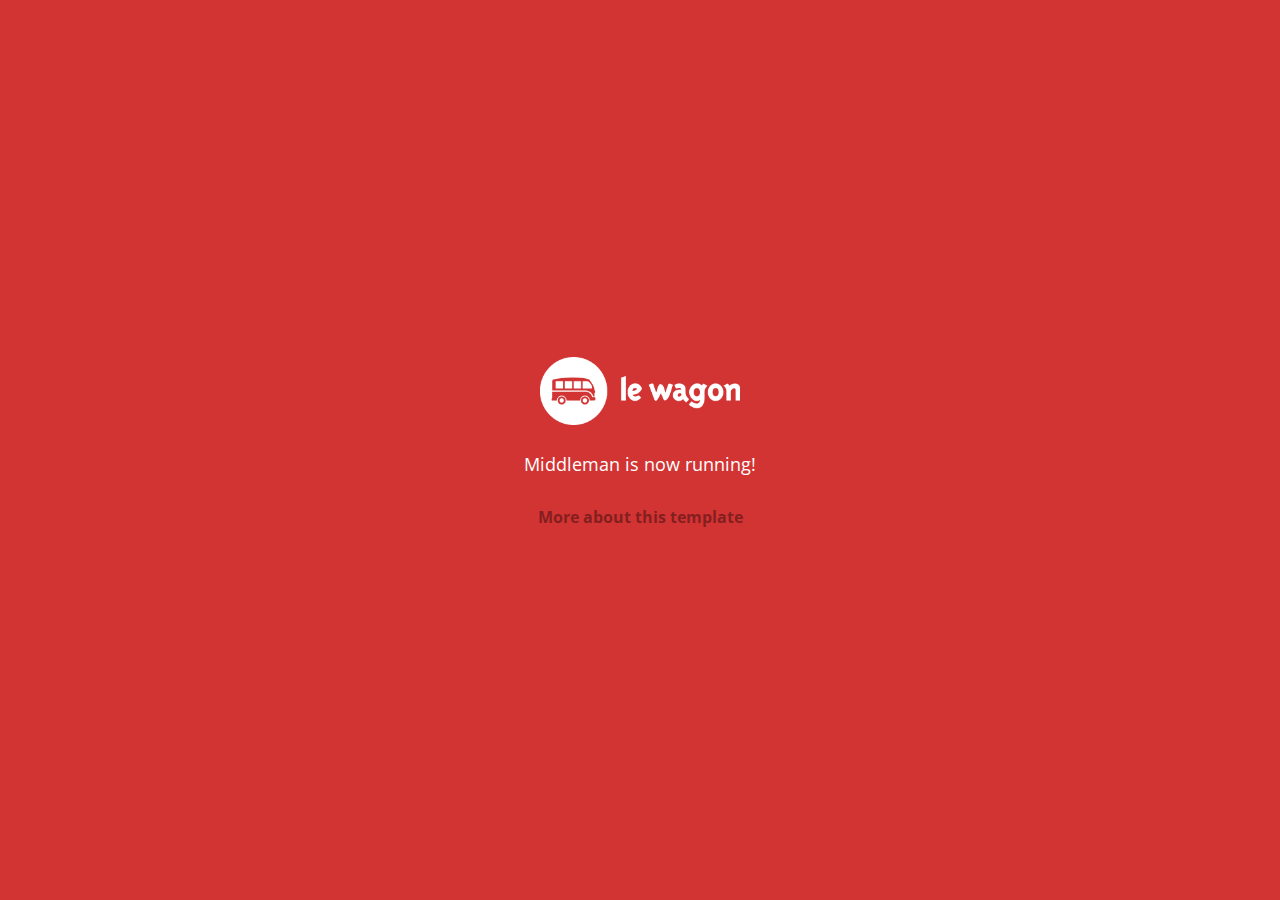
==== index.html @ 09676e61 "Automated commit at 2018-10-08 09:11:13 UTC by middleman-deploy 2.0.0-alpha" ====
<!doctype html>
<html>
  <head>
    <meta charset="utf-8">
    <meta http-equiv="x-ua-compatible" content="ie=edge">
    <meta name="viewport"
          content="width=device-width, initial-scale=1, shrink-to-fit=no">
    <!-- Use the title from a page's frontmatter if it has one -->
    <title>Le Wagon - Middleman</title>
    <link href="stylesheets/application-e2bb498c.css" rel="stylesheet" />
    <script src="javascripts/application-93de88c9.js"></script>
    <link href="images/favicon-f15af148.png" rel="icon" type="image/png" />
  </head>
  <body>
    <div id="home">
  <div class="home-content">
    <img src="images/logo-acc9c0ec.png" width="200" alt="Logo" />
    <p>
      Middleman is now running!
    </p>
    <p class="about">
      <a href="about.html">More about this template</a>
    </p>
  </div>
</div>

  </body>
</html>
---- stylesheets/application-e2bb498c.css ----
@import url("https://fonts.googleapis.com/css?family=Open+Sans:400,300,700|Raleway:400,100,300,700,500");/*!
 * Bootstrap v3.3.7 (http://getbootstrap.com)
 * Copyright 2011-2016 Twitter, Inc.
 * Licensed under MIT (https://github.com/twbs/bootstrap/blob/master/LICENSE)
 *//*! normalize.css v3.0.3 | MIT License | github.com/necolas/normalize.css */html{font-family:sans-serif;-ms-text-size-adjust:100%;-webkit-text-size-adjust:100%}body{margin:0}article,aside,details,figcaption,figure,footer,header,hgroup,main,menu,nav,section,summary{display:block}audio,canvas,progress,video{display:inline-block;vertical-align:baseline}audio:not([controls]){display:none;height:0}[hidden],template{display:none}a{background-color:transparent}a:active,a:hover{outline:0}abbr[title]{border-bottom:1px dotted}b,strong{font-weight:bold}dfn{font-style:italic}h1{font-size:2em;margin:0.67em 0}mark{background:#ff0;color:#000}small{font-size:80%}sub,sup{font-size:75%;line-height:0;position:relative;vertical-align:baseline}sup{top:-0.5em}sub{bottom:-0.25em}img{border:0}svg:not(:root){overflow:hidden}figure{margin:1em 40px}hr{-webkit-box-sizing:content-box;box-sizing:content-box;height:0}pre{overflow:auto}code,kbd,pre,samp{font-family:monospace, monospace;font-size:1em}button,input,optgroup,select,textarea{color:inherit;font:inherit;margin:0}button{overflow:visible}button,select{text-transform:none}button,html input[type="button"],input[type="reset"],input[type="submit"]{-webkit-appearance:button;cursor:pointer}button[disabled],html input[disabled]{cursor:default}button::-moz-focus-inner,input::-moz-focus-inner{border:0;padding:0}input{line-height:normal}input[type="checkbox"],input[type="radio"]{-webkit-box-sizing:border-box;box-sizing:border-box;padding:0}input[type="number"]::-webkit-inner-spin-button,input[type="number"]::-webkit-outer-spin-button{height:auto}input[type="search"]{-webkit-appearance:textfield;-webkit-box-sizing:content-box;box-sizing:content-box}input[type="search"]::-webkit-search-cancel-button,input[type="search"]::-webkit-search-decoration{-webkit-appearance:none}fieldset{border:1px solid #c0c0c0;margin:0 2px;padding:0.35em 0.625em 0.75em}legend{border:0;padding:0}textarea{overflow:auto}optgroup{font-weight:bold}table{border-collapse:collapse;border-spacing:0}td,th{padding:0}/*! Source: https://github.com/h5bp/html5-boilerplate/blob/master/src/css/main.css */@media print{*,*:before,*:after{background:transparent !important;color:#000 !important;-webkit-box-shadow:none !important;box-shadow:none !important;text-shadow:none !important}a,a:visited{text-decoration:underline}a[href]:after{content:" (" attr(href) ")"}abbr[title]:after{content:" (" attr(title) ")"}a[href^="#"]:after,a[href^="javascript:"]:after{content:""}pre,blockquote{border:1px solid #999;page-break-inside:avoid}thead{display:table-header-group}tr,img{page-break-inside:avoid}img{max-width:100% !important}p,h2,h3{orphans:3;widows:3}h2,h3{page-break-after:avoid}.navbar{display:none}.btn>.caret,.dropup>.btn>.caret{border-top-color:#000 !important}.label{border:1px solid #000}.table{border-collapse:collapse !important}.table td,.table th{background-color:#fff !important}.table-bordered th,.table-bordered td{border:1px solid #ddd !important}}@font-face{font-family:'Glyphicons Halflings';src:url("../assets/bootstrap/glyphicons-halflings-regular-86b6f62b.eot");src:url("../assets/bootstrap/glyphicons-halflings-regular-86b6f62b.eot?#iefix") format("embedded-opentype"),url("../assets/bootstrap/glyphicons-halflings-regular-ca35b697.woff2") format("woff2"),url("../assets/bootstrap/glyphicons-halflings-regular-278e49a8.woff") format("woff"),url("../assets/bootstrap/glyphicons-halflings-regular-44bc1850.ttf") format("truetype"),url("../assets/bootstrap/glyphicons-halflings-regular-de51a849.svg#glyphicons_halflingsregular") format("svg")}.glyphicon{position:relative;top:1px;display:inline-block;font-family:'Glyphicons Halflings';font-style:normal;font-weight:normal;line-height:1;-webkit-font-smoothing:antialiased;-moz-osx-font-smoothing:grayscale}.glyphicon-asterisk:before{content:"\002a"}.glyphicon-plus:before{content:"\002b"}.glyphicon-euro:before,.glyphicon-eur:before{content:"\20ac"}.glyphicon-minus:before{content:"\2212"}.glyphicon-cloud:before{content:"\2601"}.glyphicon-envelope:before{content:"\2709"}.glyphicon-pencil:before{content:"\270f"}.glyphicon-glass:before{content:"\e001"}.glyphicon-music:before{content:"\e002"}.glyphicon-search:before{content:"\e003"}.glyphicon-heart:before{content:"\e005"}.glyphicon-star:before{content:"\e006"}.glyphicon-star-empty:before{content:"\e007"}.glyphicon-user:before{content:"\e008"}.glyphicon-film:before{content:"\e009"}.glyphicon-th-large:before{content:"\e010"}.glyphicon-th:before{content:"\e011"}.glyphicon-th-list:before{content:"\e012"}.glyphicon-ok:before{content:"\e013"}.glyphicon-remove:before{content:"\e014"}.glyphicon-zoom-in:before{content:"\e015"}.glyphicon-zoom-out:before{content:"\e016"}.glyphicon-off:before{content:"\e017"}.glyphicon-signal:before{content:"\e018"}.glyphicon-cog:before{content:"\e019"}.glyphicon-trash:before{content:"\e020"}.glyphicon-home:before{content:"\e021"}.glyphicon-file:before{content:"\e022"}.glyphicon-time:before{content:"\e023"}.glyphicon-road:before{content:"\e024"}.glyphicon-download-alt:before{content:"\e025"}.glyphicon-download:before{content:"\e026"}.glyphicon-upload:before{content:"\e027"}.glyphicon-inbox:before{content:"\e028"}.glyphicon-play-circle:before{content:"\e029"}.glyphicon-repeat:before{content:"\e030"}.glyphicon-refresh:before{content:"\e031"}.glyphicon-list-alt:before{content:"\e032"}.glyphicon-lock:before{content:"\e033"}.glyphicon-flag:before{content:"\e034"}.glyphicon-headphones:before{content:"\e035"}.glyphicon-volume-off:before{content:"\e036"}.glyphicon-volume-down:before{content:"\e037"}.glyphicon-volume-up:before{content:"\e038"}.glyphicon-qrcode:before{content:"\e039"}.glyphicon-barcode:before{content:"\e040"}.glyphicon-tag:before{content:"\e041"}.glyphicon-tags:before{content:"\e042"}.glyphicon-book:before{content:"\e043"}.glyphicon-bookmark:before{content:"\e044"}.glyphicon-print:before{content:"\e045"}.glyphicon-camera:before{content:"\e046"}.glyphicon-font:before{content:"\e047"}.glyphicon-bold:before{content:"\e048"}.glyphicon-italic:before{content:"\e049"}.glyphicon-text-height:before{content:"\e050"}.glyphicon-text-width:before{content:"\e051"}.glyphicon-align-left:before{content:"\e052"}.glyphicon-align-center:before{content:"\e053"}.glyphicon-align-right:before{content:"\e054"}.glyphicon-align-justify:before{content:"\e055"}.glyphicon-list:before{content:"\e056"}.glyphicon-indent-left:before{content:"\e057"}.glyphicon-indent-right:before{content:"\e058"}.glyphicon-facetime-video:before{content:"\e059"}.glyphicon-picture:before{content:"\e060"}.glyphicon-map-marker:before{content:"\e062"}.glyphicon-adjust:before{content:"\e063"}.glyphicon-tint:before{content:"\e064"}.glyphicon-edit:before{content:"\e065"}.glyphicon-share:before{content:"\e066"}.glyphicon-check:before{content:"\e067"}.glyphicon-move:before{content:"\e068"}.glyphicon-step-backward:before{content:"\e069"}.glyphicon-fast-backward:before{content:"\e070"}.glyphicon-backward:before{content:"\e071"}.glyphicon-play:before{content:"\e072"}.glyphicon-pause:before{content:"\e073"}.glyphicon-stop:before{content:"\e074"}.glyphicon-forward:before{content:"\e075"}.glyphicon-fast-forward:before{content:"\e076"}.glyphicon-step-forward:before{content:"\e077"}.glyphicon-eject:before{content:"\e078"}.glyphicon-chevron-left:before{content:"\e079"}.glyphicon-chevron-right:before{content:"\e080"}.glyphicon-plus-sign:before{content:"\e081"}.glyphicon-minus-sign:before{content:"\e082"}.glyphicon-remove-sign:before{content:"\e083"}.glyphicon-ok-sign:before{content:"\e084"}.glyphicon-question-sign:before{content:"\e085"}.glyphicon-info-sign:before{content:"\e086"}.glyphicon-screenshot:before{content:"\e087"}.glyphicon-remove-circle:before{content:"\e088"}.glyphicon-ok-circle:before{content:"\e089"}.glyphicon-ban-circle:before{content:"\e090"}.glyphicon-arrow-left:before{content:"\e091"}.glyphicon-arrow-right:before{content:"\e092"}.glyphicon-arrow-up:before{content:"\e093"}.glyphicon-arrow-down:before{content:"\e094"}.glyphicon-share-alt:before{content:"\e095"}.glyphicon-resize-full:before{content:"\e096"}.glyphicon-resize-small:before{content:"\e097"}.glyphicon-exclamation-sign:before{content:"\e101"}.glyphicon-gift:before{content:"\e102"}.glyphicon-leaf:before{content:"\e103"}.glyphicon-fire:before{content:"\e104"}.glyphicon-eye-open:before{content:"\e105"}.glyphicon-eye-close:before{content:"\e106"}.glyphicon-warning-sign:before{content:"\e107"}.glyphicon-plane:before{content:"\e108"}.glyphicon-calendar:before{content:"\e109"}.glyphicon-random:before{content:"\e110"}.glyphicon-comment:before{content:"\e111"}.glyphicon-magnet:before{content:"\e112"}.glyphicon-chevron-up:before{content:"\e113"}.glyphicon-chevron-down:before{content:"\e114"}.glyphicon-retweet:before{content:"\e115"}.glyphicon-shopping-cart:before{content:"\e116"}.glyphicon-folder-close:before{content:"\e117"}.glyphicon-folder-open:before{content:"\e118"}.glyphicon-resize-vertical:before{content:"\e119"}.glyphicon-resize-horizontal:before{content:"\e120"}.glyphicon-hdd:before{content:"\e121"}.glyphicon-bullhorn:before{content:"\e122"}.glyphicon-bell:before{content:"\e123"}.glyphicon-certificate:before{content:"\e124"}.glyphicon-thumbs-up:before{content:"\e125"}.glyphicon-thumbs-down:before{content:"\e126"}.glyphicon-hand-right:before{content:"\e127"}.glyphicon-hand-left:before{content:"\e128"}.glyphicon-hand-up:before{content:"\e129"}.glyphicon-hand-down:before{content:"\e130"}.glyphicon-circle-arrow-right:before{content:"\e131"}.glyphicon-circle-arrow-left:before{content:"\e132"}.glyphicon-circle-arrow-up:before{content:"\e133"}.glyphicon-circle-arrow-down:before{content:"\e134"}.glyphicon-globe:before{content:"\e135"}.glyphicon-wrench:before{content:"\e136"}.glyphicon-tasks:before{content:"\e137"}.glyphicon-filter:before{content:"\e138"}.glyphicon-briefcase:before{content:"\e139"}.glyphicon-fullscreen:before{content:"\e140"}.glyphicon-dashboard:before{content:"\e141"}.glyphicon-paperclip:before{content:"\e142"}.glyphicon-heart-empty:before{content:"\e143"}.glyphicon-link:before{content:"\e144"}.glyphicon-phone:before{content:"\e145"}.glyphicon-pushpin:before{content:"\e146"}.glyphicon-usd:before{content:"\e148"}.glyphicon-gbp:before{content:"\e149"}.glyphicon-sort:before{content:"\e150"}.glyphicon-sort-by-alphabet:before{content:"\e151"}.glyphicon-sort-by-alphabet-alt:before{content:"\e152"}.glyphicon-sort-by-order:before{content:"\e153"}.glyphicon-sort-by-order-alt:before{content:"\e154"}.glyphicon-sort-by-attributes:before{content:"\e155"}.glyphicon-sort-by-attributes-alt:before{content:"\e156"}.glyphicon-unchecked:before{content:"\e157"}.glyphicon-expand:before{content:"\e158"}.glyphicon-collapse-down:before{content:"\e159"}.glyphicon-collapse-up:before{content:"\e160"}.glyphicon-log-in:before{content:"\e161"}.glyphicon-flash:before{content:"\e162"}.glyphicon-log-out:before{content:"\e163"}.glyphicon-new-window:before{content:"\e164"}.glyphicon-record:before{content:"\e165"}.glyphicon-save:before{content:"\e166"}.glyphicon-open:before{content:"\e167"}.glyphicon-saved:before{content:"\e168"}.glyphicon-import:before{content:"\e169"}.glyphicon-export:before{content:"\e170"}.glyphicon-send:before{content:"\e171"}.glyphicon-floppy-disk:before{content:"\e172"}.glyphicon-floppy-saved:before{content:"\e173"}.glyphicon-floppy-remove:before{content:"\e174"}.glyphicon-floppy-save:before{content:"\e175"}.glyphicon-floppy-open:before{content:"\e176"}.glyphicon-credit-card:before{content:"\e177"}.glyphicon-transfer:before{content:"\e178"}.glyphicon-cutlery:before{content:"\e179"}.glyphicon-header:before{content:"\e180"}.glyphicon-compressed:before{content:"\e181"}.glyphicon-earphone:before{content:"\e182"}.glyphicon-phone-alt:before{content:"\e183"}.glyphicon-tower:before{content:"\e184"}.glyphicon-stats:before{content:"\e185"}.glyphicon-sd-video:before{content:"\e186"}.glyphicon-hd-video:before{content:"\e187"}.glyphicon-subtitles:before{content:"\e188"}.glyphicon-sound-stereo:before{content:"\e189"}.glyphicon-sound-dolby:before{content:"\e190"}.glyphicon-sound-5-1:before{content:"\e191"}.glyphicon-sound-6-1:before{content:"\e192"}.glyphicon-sound-7-1:before{content:"\e193"}.glyphicon-copyright-mark:before{content:"\e194"}.glyphicon-registration-mark:before{content:"\e195"}.glyphicon-cloud-download:before{content:"\e197"}.glyphicon-cloud-upload:before{content:"\e198"}.glyphicon-tree-conifer:before{content:"\e199"}.glyphicon-tree-deciduous:before{content:"\e200"}.glyphicon-cd:before{content:"\e201"}.glyphicon-save-file:before{content:"\e202"}.glyphicon-open-file:before{content:"\e203"}.glyphicon-level-up:before{content:"\e204"}.glyphicon-copy:before{content:"\e205"}.glyphicon-paste:before{content:"\e206"}.glyphicon-alert:before{content:"\e209"}.glyphicon-equalizer:before{content:"\e210"}.glyphicon-king:before{content:"\e211"}.glyphicon-queen:before{content:"\e212"}.glyphicon-pawn:before{content:"\e213"}.glyphicon-bishop:before{content:"\e214"}.glyphicon-knight:before{content:"\e215"}.glyphicon-baby-formula:before{content:"\e216"}.glyphicon-tent:before{content:"\26fa"}.glyphicon-blackboard:before{content:"\e218"}.glyphicon-bed:before{content:"\e219"}.glyphicon-apple:before{content:"\f8ff"}.glyphicon-erase:before{content:"\e221"}.glyphicon-hourglass:before{content:"\231b"}.glyphicon-lamp:before{content:"\e223"}.glyphicon-duplicate:before{content:"\e224"}.glyphicon-piggy-bank:before{content:"\e225"}.glyphicon-scissors:before{content:"\e226"}.glyphicon-bitcoin:before{content:"\e227"}.glyphicon-btc:before{content:"\e227"}.glyphicon-xbt:before{content:"\e227"}.glyphicon-yen:before{content:"\00a5"}.glyphicon-jpy:before{content:"\00a5"}.glyphicon-ruble:before{content:"\20bd"}.glyphicon-rub:before{content:"\20bd"}.glyphicon-scale:before{content:"\e230"}.glyphicon-ice-lolly:before{content:"\e231"}.glyphicon-ice-lolly-tasted:before{content:"\e232"}.glyphicon-education:before{content:"\e233"}.glyphicon-option-horizontal:before{content:"\e234"}.glyphicon-option-vertical:before{content:"\e235"}.glyphicon-menu-hamburger:before{content:"\e236"}.glyphicon-modal-window:before{content:"\e237"}.glyphicon-oil:before{content:"\e238"}.glyphicon-grain:before{content:"\e239"}.glyphicon-sunglasses:before{content:"\e240"}.glyphicon-text-size:before{content:"\e241"}.glyphicon-text-color:before{content:"\e242"}.glyphicon-text-background:before{content:"\e243"}.glyphicon-object-align-top:before{content:"\e244"}.glyphicon-object-align-bottom:before{content:"\e245"}.glyphicon-object-align-horizontal:before{content:"\e246"}.glyphicon-object-align-left:before{content:"\e247"}.glyphicon-object-align-vertical:before{content:"\e248"}.glyphicon-object-align-right:before{content:"\e249"}.glyphicon-triangle-right:before{content:"\e250"}.glyphicon-triangle-left:before{content:"\e251"}.glyphicon-triangle-bottom:before{content:"\e252"}.glyphicon-triangle-top:before{content:"\e253"}.glyphicon-console:before{content:"\e254"}.glyphicon-superscript:before{content:"\e255"}.glyphicon-subscript:before{content:"\e256"}.glyphicon-menu-left:before{content:"\e257"}.glyphicon-menu-right:before{content:"\e258"}.glyphicon-menu-down:before{content:"\e259"}.glyphicon-menu-up:before{content:"\e260"}*{-webkit-box-sizing:border-box;box-sizing:border-box}*:before,*:after{-webkit-box-sizing:border-box;box-sizing:border-box}html{font-size:10px;-webkit-tap-highlight-color:transparent}body{font-family:"Open Sans", "Helvetica", "sans-serif";font-size:18px;line-height:1.42857143;color:#333333;background-color:#F4F4F4}input,button,select,textarea{font-family:inherit;font-size:inherit;line-height:inherit}a{color:#469AE0;text-decoration:none}a:hover,a:focus{color:#1f74ba;text-decoration:underline}a:focus{outline:5px auto -webkit-focus-ring-color;outline-offset:-2px}figure{margin:0}img{vertical-align:middle}.img-responsive{display:block;max-width:100%;height:auto}.img-rounded{border-radius:2px}.img-thumbnail{padding:4px;line-height:1.42857143;background-color:#F4F4F4;border:1px solid #ddd;border-radius:2px;-webkit-transition:all 0.2s ease-in-out;transition:all 0.2s ease-in-out;display:inline-block;max-width:100%;height:auto}.img-circle{border-radius:50%}hr{margin-top:25px;margin-bottom:25px;border:0;border-top:1px solid #eeeeee}.sr-only{position:absolute;width:1px;height:1px;margin:-1px;padding:0;overflow:hidden;clip:rect(0, 0, 0, 0);border:0}.sr-only-focusable:active,.sr-only-focusable:focus{position:static;width:auto;height:auto;margin:0;overflow:visible;clip:auto}[role="button"]{cursor:pointer}h1,h2,h3,h4,h5,h6,.h1,.h2,.h3,.h4,.h5,.h6{font-family:"Raleway", "Helvetica", "sans-serif";font-weight:500;line-height:1.1;color:inherit}h1 small,h1 .small,h2 small,h2 .small,h3 small,h3 .small,h4 small,h4 .small,h5 small,h5 .small,h6 small,h6 .small,.h1 small,.h1 .small,.h2 small,.h2 .small,.h3 small,.h3 .small,.h4 small,.h4 .small,.h5 small,.h5 .small,.h6 small,.h6 .small{font-weight:normal;line-height:1;color:#777777}h1,.h1,h2,.h2,h3,.h3{margin-top:25px;margin-bottom:12.5px}h1 small,h1 .small,.h1 small,.h1 .small,h2 small,h2 .small,.h2 small,.h2 .small,h3 small,h3 .small,.h3 small,.h3 .small{font-size:65%}h4,.h4,h5,.h5,h6,.h6{margin-top:12.5px;margin-bottom:12.5px}h4 small,h4 .small,.h4 small,.h4 .small,h5 small,h5 .small,.h5 small,.h5 .small,h6 small,h6 .small,.h6 small,.h6 .small{font-size:75%}h1,.h1{font-size:46px}h2,.h2{font-size:38px}h3,.h3{font-size:31px}h4,.h4{font-size:23px}h5,.h5{font-size:18px}h6,.h6{font-size:16px}p{margin:0 0 12.5px}.lead{margin-bottom:25px;font-size:20px;font-weight:300;line-height:1.4}@media (min-width: 768px){.lead{font-size:27px}}small,.small{font-size:88%}mark,.mark{background-color:#fcf8e3;padding:.2em}.text-left{text-align:left}.text-right{text-align:right}.text-center{text-align:center}.text-justify{text-align:justify}.text-nowrap{white-space:nowrap}.text-lowercase{text-transform:lowercase}.text-uppercase,.initialism{text-transform:uppercase}.text-capitalize{text-transform:capitalize}.text-muted{color:#777777}.text-primary{color:#469AE0}a.text-primary:hover,a.text-primary:focus{color:#2381d0}.text-success{color:#3c763d}a.text-success:hover,a.text-success:focus{color:#2b542c}.text-info{color:#31708f}a.text-info:hover,a.text-info:focus{color:#245269}.text-warning{color:#8a6d3b}a.text-warning:hover,a.text-warning:focus{color:#66512c}.text-danger{color:#a94442}a.text-danger:hover,a.text-danger:focus{color:#843534}.bg-primary{color:#fff}.bg-primary{background-color:#469AE0}a.bg-primary:hover,a.bg-primary:focus{background-color:#2381d0}.bg-success{background-color:#dff0d8}a.bg-success:hover,a.bg-success:focus{background-color:#c1e2b3}.bg-info{background-color:#d9edf7}a.bg-info:hover,a.bg-info:focus{background-color:#afd9ee}.bg-warning{background-color:#fcf8e3}a.bg-warning:hover,a.bg-warning:focus{background-color:#f7ecb5}.bg-danger{background-color:#f2dede}a.bg-danger:hover,a.bg-danger:focus{background-color:#e4b9b9}.page-header{padding-bottom:11.5px;margin:50px 0 25px;border-bottom:1px solid #eeeeee}ul,ol{margin-top:0;margin-bottom:12.5px}ul ul,ul ol,ol ul,ol ol{margin-bottom:0}.list-unstyled{padding-left:0;list-style:none}.list-inline{padding-left:0;list-style:none;margin-left:-5px}.list-inline>li{display:inline-block;padding-left:5px;padding-right:5px}dl{margin-top:0;margin-bottom:25px}dt,dd{line-height:1.42857143}dt{font-weight:bold}dd{margin-left:0}.dl-horizontal dd:before,.dl-horizontal dd:after{content:" ";display:table}.dl-horizontal dd:after{clear:both}@media (min-width: 768px){.dl-horizontal dt{float:left;width:160px;clear:left;text-align:right;overflow:hidden;text-overflow:ellipsis;white-space:nowrap}.dl-horizontal dd{margin-left:180px}}abbr[title],abbr[data-original-title]{cursor:help;border-bottom:1px dotted #777777}.initialism{font-size:90%}blockquote{padding:12.5px 25px;margin:0 0 25px;font-size:22.5px;border-left:5px solid #eeeeee}blockquote p:last-child,blockquote ul:last-child,blockquote ol:last-child{margin-bottom:0}blockquote footer,blockquote small,blockquote .small{display:block;font-size:80%;line-height:1.42857143;color:#777777}blockquote footer:before,blockquote small:before,blockquote .small:before{content:'\2014 \00A0'}.blockquote-reverse,blockquote.pull-right{padding-right:15px;padding-left:0;border-right:5px solid #eeeeee;border-left:0;text-align:right}.blockquote-reverse footer:before,.blockquote-reverse small:before,.blockquote-reverse .small:before,blockquote.pull-right footer:before,blockquote.pull-right small:before,blockquote.pull-right .small:before{content:''}.blockquote-reverse footer:after,.blockquote-reverse small:after,.blockquote-reverse .small:after,blockquote.pull-right footer:after,blockquote.pull-right small:after,blockquote.pull-right .small:after{content:'\00A0 \2014'}address{margin-bottom:25px;font-style:normal;line-height:1.42857143}code,kbd,pre,samp{font-family:Menlo, Monaco, Consolas, "Courier New", monospace}code{padding:2px 4px;font-size:90%;color:#c7254e;background-color:#f9f2f4;border-radius:2px}kbd{padding:2px 4px;font-size:90%;color:#fff;background-color:#333;border-radius:2px;-webkit-box-shadow:inset 0 -1px 0 rgba(0,0,0,0.25);box-shadow:inset 0 -1px 0 rgba(0,0,0,0.25)}kbd kbd{padding:0;font-size:100%;font-weight:bold;-webkit-box-shadow:none;box-shadow:none}pre{display:block;padding:12px;margin:0 0 12.5px;font-size:17px;line-height:1.42857143;word-break:break-all;word-wrap:break-word;color:#333333;background-color:#f5f5f5;border:1px solid #ccc;border-radius:2px}pre code{padding:0;font-size:inherit;color:inherit;white-space:pre-wrap;background-color:transparent;border-radius:0}.pre-scrollable{max-height:340px;overflow-y:scroll}.container{margin-right:auto;margin-left:auto;padding-left:15px;padding-right:15px}.container:before,.container:after{content:" ";display:table}.container:after{clear:both}@media (min-width: 768px){.container{width:750px}}@media (min-width: 992px){.container{width:970px}}@media (min-width: 1200px){.container{width:1170px}}.container-fluid{margin-right:auto;margin-left:auto;padding-left:15px;padding-right:15px}.container-fluid:before,.container-fluid:after{content:" ";display:table}.container-fluid:after{clear:both}.row{margin-left:-15px;margin-right:-15px}.row:before,.row:after{content:" ";display:table}.row:after{clear:both}.col-xs-1,.col-sm-1,.col-md-1,.col-lg-1,.col-xs-2,.col-sm-2,.col-md-2,.col-lg-2,.col-xs-3,.col-sm-3,.col-md-3,.col-lg-3,.col-xs-4,.col-sm-4,.col-md-4,.col-lg-4,.col-xs-5,.col-sm-5,.col-md-5,.col-lg-5,.col-xs-6,.col-sm-6,.col-md-6,.col-lg-6,.col-xs-7,.col-sm-7,.col-md-7,.col-lg-7,.col-xs-8,.col-sm-8,.col-md-8,.col-lg-8,.col-xs-9,.col-sm-9,.col-md-9,.col-lg-9,.col-xs-10,.col-sm-10,.col-md-10,.col-lg-10,.col-xs-11,.col-sm-11,.col-md-11,.col-lg-11,.col-xs-12,.col-sm-12,.col-md-12,.col-lg-12{position:relative;min-height:1px;padding-left:15px;padding-right:15px}.col-xs-1,.col-xs-2,.col-xs-3,.col-xs-4,.col-xs-5,.col-xs-6,.col-xs-7,.col-xs-8,.col-xs-9,.col-xs-10,.col-xs-11,.col-xs-12{float:left}.col-xs-1{width:8.33333333%}.col-xs-2{width:16.66666667%}.col-xs-3{width:25%}.col-xs-4{width:33.33333333%}.col-xs-5{width:41.66666667%}.col-xs-6{width:50%}.col-xs-7{width:58.33333333%}.col-xs-8{width:66.66666667%}.col-xs-9{width:75%}.col-xs-10{width:83.33333333%}.col-xs-11{width:91.66666667%}.col-xs-12{width:100%}.col-xs-pull-0{right:auto}.col-xs-pull-1{right:8.33333333%}.col-xs-pull-2{right:16.66666667%}.col-xs-pull-3{right:25%}.col-xs-pull-4{right:33.33333333%}.col-xs-pull-5{right:41.66666667%}.col-xs-pull-6{right:50%}.col-xs-pull-7{right:58.33333333%}.col-xs-pull-8{right:66.66666667%}.col-xs-pull-9{right:75%}.col-xs-pull-10{right:83.33333333%}.col-xs-pull-11{right:91.66666667%}.col-xs-pull-12{right:100%}.col-xs-push-0{left:auto}.col-xs-push-1{left:8.33333333%}.col-xs-push-2{left:16.66666667%}.col-xs-push-3{left:25%}.col-xs-push-4{left:33.33333333%}.col-xs-push-5{left:41.66666667%}.col-xs-push-6{left:50%}.col-xs-push-7{left:58.33333333%}.col-xs-push-8{left:66.66666667%}.col-xs-push-9{left:75%}.col-xs-push-10{left:83.33333333%}.col-xs-push-11{left:91.66666667%}.col-xs-push-12{left:100%}.col-xs-offset-0{margin-left:0%}.col-xs-offset-1{margin-left:8.33333333%}.col-xs-offset-2{margin-left:16.66666667%}.col-xs-offset-3{margin-left:25%}.col-xs-offset-4{margin-left:33.33333333%}.col-xs-offset-5{margin-left:41.66666667%}.col-xs-offset-6{margin-left:50%}.col-xs-offset-7{margin-left:58.33333333%}.col-xs-offset-8{margin-left:66.66666667%}.col-xs-offset-9{margin-left:75%}.col-xs-offset-10{margin-left:83.33333333%}.col-xs-offset-11{margin-left:91.66666667%}.col-xs-offset-12{margin-left:100%}@media (min-width: 768px){.col-sm-1,.col-sm-2,.col-sm-3,.col-sm-4,.col-sm-5,.col-sm-6,.col-sm-7,.col-sm-8,.col-sm-9,.col-sm-10,.col-sm-11,.col-sm-12{float:left}.col-sm-1{width:8.33333333%}.col-sm-2{width:16.66666667%}.col-sm-3{width:25%}.col-sm-4{width:33.33333333%}.col-sm-5{width:41.66666667%}.col-sm-6{width:50%}.col-sm-7{width:58.33333333%}.col-sm-8{width:66.66666667%}.col-sm-9{width:75%}.col-sm-10{width:83.33333333%}.col-sm-11{width:91.66666667%}.col-sm-12{width:100%}.col-sm-pull-0{right:auto}.col-sm-pull-1{right:8.33333333%}.col-sm-pull-2{right:16.66666667%}.col-sm-pull-3{right:25%}.col-sm-pull-4{right:33.33333333%}.col-sm-pull-5{right:41.66666667%}.col-sm-pull-6{right:50%}.col-sm-pull-7{right:58.33333333%}.col-sm-pull-8{right:66.66666667%}.col-sm-pull-9{right:75%}.col-sm-pull-10{right:83.33333333%}.col-sm-pull-11{right:91.66666667%}.col-sm-pull-12{right:100%}.col-sm-push-0{left:auto}.col-sm-push-1{left:8.33333333%}.col-sm-push-2{left:16.66666667%}.col-sm-push-3{left:25%}.col-sm-push-4{left:33.33333333%}.col-sm-push-5{left:41.66666667%}.col-sm-push-6{left:50%}.col-sm-push-7{left:58.33333333%}.col-sm-push-8{left:66.66666667%}.col-sm-push-9{left:75%}.col-sm-push-10{left:83.33333333%}.col-sm-push-11{left:91.66666667%}.col-sm-push-12{left:100%}.col-sm-offset-0{margin-left:0%}.col-sm-offset-1{margin-left:8.33333333%}.col-sm-offset-2{margin-left:16.66666667%}.col-sm-offset-3{margin-left:25%}.col-sm-offset-4{margin-left:33.33333333%}.col-sm-offset-5{margin-left:41.66666667%}.col-sm-offset-6{margin-left:50%}.col-sm-offset-7{margin-left:58.33333333%}.col-sm-offset-8{margin-left:66.66666667%}.col-sm-offset-9{margin-left:75%}.col-sm-offset-10{margin-left:83.33333333%}.col-sm-offset-11{margin-left:91.66666667%}.col-sm-offset-12{margin-left:100%}}@media (min-width: 992px){.col-md-1,.col-md-2,.col-md-3,.col-md-4,.col-md-5,.col-md-6,.col-md-7,.col-md-8,.col-md-9,.col-md-10,.col-md-11,.col-md-12{float:left}.col-md-1{width:8.33333333%}.col-md-2{width:16.66666667%}.col-md-3{width:25%}.col-md-4{width:33.33333333%}.col-md-5{width:41.66666667%}.col-md-6{width:50%}.col-md-7{width:58.33333333%}.col-md-8{width:66.66666667%}.col-md-9{width:75%}.col-md-10{width:83.33333333%}.col-md-11{width:91.66666667%}.col-md-12{width:100%}.col-md-pull-0{right:auto}.col-md-pull-1{right:8.33333333%}.col-md-pull-2{right:16.66666667%}.col-md-pull-3{right:25%}.col-md-pull-4{right:33.33333333%}.col-md-pull-5{right:41.66666667%}.col-md-pull-6{right:50%}.col-md-pull-7{right:58.33333333%}.col-md-pull-8{right:66.66666667%}.col-md-pull-9{right:75%}.col-md-pull-10{right:83.33333333%}.col-md-pull-11{right:91.66666667%}.col-md-pull-12{right:100%}.col-md-push-0{left:auto}.col-md-push-1{left:8.33333333%}.col-md-push-2{left:16.66666667%}.col-md-push-3{left:25%}.col-md-push-4{left:33.33333333%}.col-md-push-5{left:41.66666667%}.col-md-push-6{left:50%}.col-md-push-7{left:58.33333333%}.col-md-push-8{left:66.66666667%}.col-md-push-9{left:75%}.col-md-push-10{left:83.33333333%}.col-md-push-11{left:91.66666667%}.col-md-push-12{left:100%}.col-md-offset-0{margin-left:0%}.col-md-offset-1{margin-left:8.33333333%}.col-md-offset-2{margin-left:16.66666667%}.col-md-offset-3{margin-left:25%}.col-md-offset-4{margin-left:33.33333333%}.col-md-offset-5{margin-left:41.66666667%}.col-md-offset-6{margin-left:50%}.col-md-offset-7{margin-left:58.33333333%}.col-md-offset-8{margin-left:66.66666667%}.col-md-offset-9{margin-left:75%}.col-md-offset-10{margin-left:83.33333333%}.col-md-offset-11{margin-left:91.66666667%}.col-md-offset-12{margin-left:100%}}@media (min-width: 1200px){.col-lg-1,.col-lg-2,.col-lg-3,.col-lg-4,.col-lg-5,.col-lg-6,.col-lg-7,.col-lg-8,.col-lg-9,.col-lg-10,.col-lg-11,.col-lg-12{float:left}.col-lg-1{width:8.33333333%}.col-lg-2{width:16.66666667%}.col-lg-3{width:25%}.col-lg-4{width:33.33333333%}.col-lg-5{width:41.66666667%}.col-lg-6{width:50%}.col-lg-7{width:58.33333333%}.col-lg-8{width:66.66666667%}.col-lg-9{width:75%}.col-lg-10{width:83.33333333%}.col-lg-11{width:91.66666667%}.col-lg-12{width:100%}.col-lg-pull-0{right:auto}.col-lg-pull-1{right:8.33333333%}.col-lg-pull-2{right:16.66666667%}.col-lg-pull-3{right:25%}.col-lg-pull-4{right:33.33333333%}.col-lg-pull-5{right:41.66666667%}.col-lg-pull-6{right:50%}.col-lg-pull-7{right:58.33333333%}.col-lg-pull-8{right:66.66666667%}.col-lg-pull-9{right:75%}.col-lg-pull-10{right:83.33333333%}.col-lg-pull-11{right:91.66666667%}.col-lg-pull-12{right:100%}.col-lg-push-0{left:auto}.col-lg-push-1{left:8.33333333%}.col-lg-push-2{left:16.66666667%}.col-lg-push-3{left:25%}.col-lg-push-4{left:33.33333333%}.col-lg-push-5{left:41.66666667%}.col-lg-push-6{left:50%}.col-lg-push-7{left:58.33333333%}.col-lg-push-8{left:66.66666667%}.col-lg-push-9{left:75%}.col-lg-push-10{left:83.33333333%}.col-lg-push-11{left:91.66666667%}.col-lg-push-12{left:100%}.col-lg-offset-0{margin-left:0%}.col-lg-offset-1{margin-left:8.33333333%}.col-lg-offset-2{margin-left:16.66666667%}.col-lg-offset-3{margin-left:25%}.col-lg-offset-4{margin-left:33.33333333%}.col-lg-offset-5{margin-left:41.66666667%}.col-lg-offset-6{margin-left:50%}.col-lg-offset-7{margin-left:58.33333333%}.col-lg-offset-8{margin-left:66.66666667%}.col-lg-offset-9{margin-left:75%}.col-lg-offset-10{margin-left:83.33333333%}.col-lg-offset-11{margin-left:91.66666667%}.col-lg-offset-12{margin-left:100%}}table{background-color:transparent}caption{padding-top:8px;padding-bottom:8px;color:#777777;text-align:left}th{text-align:left}.table{width:100%;max-width:100%;margin-bottom:25px}.table>thead>tr>th,.table>thead>tr>td,.table>tbody>tr>th,.table>tbody>tr>td,.table>tfoot>tr>th,.table>tfoot>tr>td{padding:8px;line-height:1.42857143;vertical-align:top;border-top:1px solid #ddd}.table>thead>tr>th{vertical-align:bottom;border-bottom:2px solid #ddd}.table>caption+thead>tr:first-child>th,.table>caption+thead>tr:first-child>td,.table>colgroup+thead>tr:first-child>th,.table>colgroup+thead>tr:first-child>td,.table>thead:first-child>tr:first-child>th,.table>thead:first-child>tr:first-child>td{border-top:0}.table>tbody+tbody{border-top:2px solid #ddd}.table .table{background-color:#F4F4F4}.table-condensed>thead>tr>th,.table-condensed>thead>tr>td,.table-condensed>tbody>tr>th,.table-condensed>tbody>tr>td,.table-condensed>tfoot>tr>th,.table-condensed>tfoot>tr>td{padding:5px}.table-bordered{border:1px solid #ddd}.table-bordered>thead>tr>th,.table-bordered>thead>tr>td,.table-bordered>tbody>tr>th,.table-bordered>tbody>tr>td,.table-bordered>tfoot>tr>th,.table-bordered>tfoot>tr>td{border:1px solid #ddd}.table-bordered>thead>tr>th,.table-bordered>thead>tr>td{border-bottom-width:2px}.table-striped>tbody>tr:nth-of-type(odd){background-color:#f9f9f9}.table-hover>tbody>tr:hover{background-color:#f5f5f5}table col[class*="col-"]{position:static;float:none;display:table-column}table td[class*="col-"],table th[class*="col-"]{position:static;float:none;display:table-cell}.table>thead>tr>td.active,.table>thead>tr>th.active,.table>thead>tr.active>td,.table>thead>tr.active>th,.table>tbody>tr>td.active,.table>tbody>tr>th.active,.table>tbody>tr.active>td,.table>tbody>tr.active>th,.table>tfoot>tr>td.active,.table>tfoot>tr>th.active,.table>tfoot>tr.active>td,.table>tfoot>tr.active>th{background-color:#f5f5f5}.table-hover>tbody>tr>td.active:hover,.table-hover>tbody>tr>th.active:hover,.table-hover>tbody>tr.active:hover>td,.table-hover>tbody>tr:hover>.active,.table-hover>tbody>tr.active:hover>th{background-color:#e8e8e8}.table>thead>tr>td.success,.table>thead>tr>th.success,.table>thead>tr.success>td,.table>thead>tr.success>th,.table>tbody>tr>td.success,.table>tbody>tr>th.success,.table>tbody>tr.success>td,.table>tbody>tr.success>th,.table>tfoot>tr>td.success,.table>tfoot>tr>th.success,.table>tfoot>tr.success>td,.table>tfoot>tr.success>th{background-color:#dff0d8}.table-hover>tbody>tr>td.success:hover,.table-hover>tbody>tr>th.success:hover,.table-hover>tbody>tr.success:hover>td,.table-hover>tbody>tr:hover>.success,.table-hover>tbody>tr.success:hover>th{background-color:#d0e9c6}.table>thead>tr>td.info,.table>thead>tr>th.info,.table>thead>tr.info>td,.table>thead>tr.info>th,.table>tbody>tr>td.info,.table>tbody>tr>th.info,.table>tbody>tr.info>td,.table>tbody>tr.info>th,.table>tfoot>tr>td.info,.table>tfoot>tr>th.info,.table>tfoot>tr.info>td,.table>tfoot>tr.info>th{background-color:#d9edf7}.table-hover>tbody>tr>td.info:hover,.table-hover>tbody>tr>th.info:hover,.table-hover>tbody>tr.info:hover>td,.table-hover>tbody>tr:hover>.info,.table-hover>tbody>tr.info:hover>th{background-color:#c4e3f3}.table>thead>tr>td.warning,.table>thead>tr>th.warning,.table>thead>tr.warning>td,.table>thead>tr.warning>th,.table>tbody>tr>td.warning,.table>tbody>tr>th.warning,.table>tbody>tr.warning>td,.table>tbody>tr.warning>th,.table>tfoot>tr>td.warning,.table>tfoot>tr>th.warning,.table>tfoot>tr.warning>td,.table>tfoot>tr.warning>th{background-color:#fcf8e3}.table-hover>tbody>tr>td.warning:hover,.table-hover>tbody>tr>th.warning:hover,.table-hover>tbody>tr.warning:hover>td,.table-hover>tbody>tr:hover>.warning,.table-hover>tbody>tr.warning:hover>th{background-color:#faf2cc}.table>thead>tr>td.danger,.table>thead>tr>th.danger,.table>thead>tr.danger>td,.table>thead>tr.danger>th,.table>tbody>tr>td.danger,.table>tbody>tr>th.danger,.table>tbody>tr.danger>td,.table>tbody>tr.danger>th,.table>tfoot>tr>td.danger,.table>tfoot>tr>th.danger,.table>tfoot>tr.danger>td,.table>tfoot>tr.danger>th{background-color:#f2dede}.table-hover>tbody>tr>td.danger:hover,.table-hover>tbody>tr>th.danger:hover,.table-hover>tbody>tr.danger:hover>td,.table-hover>tbody>tr:hover>.danger,.table-hover>tbody>tr.danger:hover>th{background-color:#ebcccc}.table-responsive{overflow-x:auto;min-height:0.01%}@media screen and (max-width: 767px){.table-responsive{width:100%;margin-bottom:18.75px;overflow-y:hidden;-ms-overflow-style:-ms-autohiding-scrollbar;border:1px solid #ddd}.table-responsive>.table{margin-bottom:0}.table-responsive>.table>thead>tr>th,.table-responsive>.table>thead>tr>td,.table-responsive>.table>tbody>tr>th,.table-responsive>.table>tbody>tr>td,.table-responsive>.table>tfoot>tr>th,.table-responsive>.table>tfoot>tr>td{white-space:nowrap}.table-responsive>.table-bordered{border:0}.table-responsive>.table-bordered>thead>tr>th:first-child,.table-responsive>.table-bordered>thead>tr>td:first-child,.table-responsive>.table-bordered>tbody>tr>th:first-child,.table-responsive>.table-bordered>tbody>tr>td:first-child,.table-responsive>.table-bordered>tfoot>tr>th:first-child,.table-responsive>.table-bordered>tfoot>tr>td:first-child{border-left:0}.table-responsive>.table-bordered>thead>tr>th:last-child,.table-responsive>.table-bordered>thead>tr>td:last-child,.table-responsive>.table-bordered>tbody>tr>th:last-child,.table-responsive>.table-bordered>tbody>tr>td:last-child,.table-responsive>.table-bordered>tfoot>tr>th:last-child,.table-responsive>.table-bordered>tfoot>tr>td:last-child{border-right:0}.table-responsive>.table-bordered>tbody>tr:last-child>th,.table-responsive>.table-bordered>tbody>tr:last-child>td,.table-responsive>.table-bordered>tfoot>tr:last-child>th,.table-responsive>.table-bordered>tfoot>tr:last-child>td{border-bottom:0}}fieldset{padding:0;margin:0;border:0;min-width:0}legend{display:block;width:100%;padding:0;margin-bottom:25px;font-size:27px;line-height:inherit;color:#333333;border:0;border-bottom:1px solid #e5e5e5}label{display:inline-block;max-width:100%;margin-bottom:5px;font-weight:bold}input[type="search"]{-webkit-box-sizing:border-box;box-sizing:border-box}input[type="radio"],input[type="checkbox"]{margin:4px 0 0;margin-top:1px \9;line-height:normal}input[type="file"]{display:block}input[type="range"]{display:block;width:100%}select[multiple],select[size]{height:auto}input[type="file"]:focus,input[type="radio"]:focus,input[type="checkbox"]:focus{outline:5px auto -webkit-focus-ring-color;outline-offset:-2px}output{display:block;padding-top:7px;font-size:18px;line-height:1.42857143;color:#000000}.form-control{display:block;width:100%;height:39px;padding:6px 12px;font-size:18px;line-height:1.42857143;color:#000000;background-color:#fff;background-image:none;border:1px solid #ccc;border-radius:2px;-webkit-box-shadow:inset 0 1px 1px rgba(0,0,0,0.075);box-shadow:inset 0 1px 1px rgba(0,0,0,0.075);-webkit-transition:border-color ease-in-out 0.15s, box-shadow ease-in-out 0.15s;-webkit-transition:border-color ease-in-out 0.15s, -webkit-box-shadow ease-in-out 0.15s;transition:border-color ease-in-out 0.15s, -webkit-box-shadow ease-in-out 0.15s;transition:border-color ease-in-out 0.15s, box-shadow ease-in-out 0.15s;transition:border-color ease-in-out 0.15s, box-shadow ease-in-out 0.15s, -webkit-box-shadow ease-in-out 0.15s}.form-control:focus{border-color:#66afe9;outline:0;-webkit-box-shadow:inset 0 1px 1px rgba(0,0,0,0.075),0 0 8px rgba(102,175,233,0.6);box-shadow:inset 0 1px 1px rgba(0,0,0,0.075),0 0 8px rgba(102,175,233,0.6)}.form-control::-moz-placeholder{color:#999;opacity:1}.form-control:-ms-input-placeholder{color:#999}.form-control::-webkit-input-placeholder{color:#999}.form-control::-ms-expand{border:0;background-color:transparent}.form-control[disabled],.form-control[readonly],fieldset[disabled] .form-control{background-color:#eeeeee;opacity:1}.form-control[disabled],fieldset[disabled] .form-control{cursor:not-allowed}textarea.form-control{height:auto}input[type="search"]{-webkit-appearance:none}@media screen and (-webkit-min-device-pixel-ratio: 0){input[type="date"].form-control,input[type="time"].form-control,input[type="datetime-local"].form-control,input[type="month"].form-control{line-height:39px}input[type="date"].input-sm,.input-group-sm>input[type="date"].form-control,.input-group-sm>input[type="date"].input-group-addon,.input-group-sm>.input-group-btn>input[type="date"].btn,.input-group-sm input[type="date"],input[type="time"].input-sm,.input-group-sm>input[type="time"].form-control,.input-group-sm>input[type="time"].input-group-addon,.input-group-sm>.input-group-btn>input[type="time"].btn,.input-group-sm input[type="time"],input[type="datetime-local"].input-sm,.input-group-sm>input[type="datetime-local"].form-control,.input-group-sm>input[type="datetime-local"].input-group-addon,.input-group-sm>.input-group-btn>input[type="datetime-local"].btn,.input-group-sm input[type="datetime-local"],input[type="month"].input-sm,.input-group-sm>input[type="month"].form-control,.input-group-sm>input[type="month"].input-group-addon,.input-group-sm>.input-group-btn>input[type="month"].btn,.input-group-sm input[type="month"]{line-height:36px}input[type="date"].input-lg,.input-group-lg>input[type="date"].form-control,.input-group-lg>input[type="date"].input-group-addon,.input-group-lg>.input-group-btn>input[type="date"].btn,.input-group-lg input[type="date"],input[type="time"].input-lg,.input-group-lg>input[type="time"].form-control,.input-group-lg>input[type="time"].input-group-addon,.input-group-lg>.input-group-btn>input[type="time"].btn,.input-group-lg input[type="time"],input[type="datetime-local"].input-lg,.input-group-lg>input[type="datetime-local"].form-control,.input-group-lg>input[type="datetime-local"].input-group-addon,.input-group-lg>.input-group-btn>input[type="datetime-local"].btn,.input-group-lg input[type="datetime-local"],input[type="month"].input-lg,.input-group-lg>input[type="month"].form-control,.input-group-lg>input[type="month"].input-group-addon,.input-group-lg>.input-group-btn>input[type="month"].btn,.input-group-lg input[type="month"]{line-height:53px}}.form-group{margin-bottom:15px}.radio,.checkbox{position:relative;display:block;margin-top:10px;margin-bottom:10px}.radio label,.checkbox label{min-height:25px;padding-left:20px;margin-bottom:0;font-weight:normal;cursor:pointer}.radio input[type="radio"],.radio-inline input[type="radio"],.checkbox input[type="checkbox"],.checkbox-inline input[type="checkbox"]{position:absolute;margin-left:-20px;margin-top:4px \9}.radio+.radio,.checkbox+.checkbox{margin-top:-5px}.radio-inline,.checkbox-inline{position:relative;display:inline-block;padding-left:20px;margin-bottom:0;vertical-align:middle;font-weight:normal;cursor:pointer}.radio-inline+.radio-inline,.checkbox-inline+.checkbox-inline{margin-top:0;margin-left:10px}input[type="radio"][disabled],input[type="radio"].disabled,fieldset[disabled] input[type="radio"],input[type="checkbox"][disabled],input[type="checkbox"].disabled,fieldset[disabled] input[type="checkbox"]{cursor:not-allowed}.radio-inline.disabled,fieldset[disabled] .radio-inline,.checkbox-inline.disabled,fieldset[disabled] .checkbox-inline{cursor:not-allowed}.radio.disabled label,fieldset[disabled] .radio label,.checkbox.disabled label,fieldset[disabled] .checkbox label{cursor:not-allowed}.form-control-static{padding-top:7px;padding-bottom:7px;margin-bottom:0;min-height:43px}.form-control-static.input-lg,.input-group-lg>.form-control-static.form-control,.input-group-lg>.form-control-static.input-group-addon,.input-group-lg>.input-group-btn>.form-control-static.btn,.form-control-static.input-sm,.input-group-sm>.form-control-static.form-control,.input-group-sm>.form-control-static.input-group-addon,.input-group-sm>.input-group-btn>.form-control-static.btn{padding-left:0;padding-right:0}.input-sm,.input-group-sm>.form-control,.input-group-sm>.input-group-addon,.input-group-sm>.input-group-btn>.btn{height:36px;padding:5px 10px;font-size:16px;line-height:1.5;border-radius:2px}select.input-sm,.input-group-sm>select.form-control,.input-group-sm>select.input-group-addon,.input-group-sm>.input-group-btn>select.btn{height:36px;line-height:36px}textarea.input-sm,.input-group-sm>textarea.form-control,.input-group-sm>textarea.input-group-addon,.input-group-sm>.input-group-btn>textarea.btn,select[multiple].input-sm,.input-group-sm>select[multiple].form-control,.input-group-sm>select[multiple].input-group-addon,.input-group-sm>.input-group-btn>select[multiple].btn{height:auto}.form-group-sm .form-control{height:36px;padding:5px 10px;font-size:16px;line-height:1.5;border-radius:2px}.form-group-sm select.form-control{height:36px;line-height:36px}.form-group-sm textarea.form-control,.form-group-sm select[multiple].form-control{height:auto}.form-group-sm .form-control-static{height:36px;min-height:41px;padding:6px 10px;font-size:16px;line-height:1.5}.input-lg,.input-group-lg>.form-control,.input-group-lg>.input-group-addon,.input-group-lg>.input-group-btn>.btn{height:53px;padding:10px 16px;font-size:23px;line-height:1.3333333;border-radius:2px}select.input-lg,.input-group-lg>select.form-control,.input-group-lg>select.input-group-addon,.input-group-lg>.input-group-btn>select.btn{height:53px;line-height:53px}textarea.input-lg,.input-group-lg>textarea.form-control,.input-group-lg>textarea.input-group-addon,.input-group-lg>.input-group-btn>textarea.btn,select[multiple].input-lg,.input-group-lg>select[multiple].form-control,.input-group-lg>select[multiple].input-group-addon,.input-group-lg>.input-group-btn>select[multiple].btn{height:auto}.form-group-lg .form-control{height:53px;padding:10px 16px;font-size:23px;line-height:1.3333333;border-radius:2px}.form-group-lg select.form-control{height:53px;line-height:53px}.form-group-lg textarea.form-control,.form-group-lg select[multiple].form-control{height:auto}.form-group-lg .form-control-static{height:53px;min-height:48px;padding:11px 16px;font-size:23px;line-height:1.3333333}.has-feedback{position:relative}.has-feedback .form-control{padding-right:48.75px}.form-control-feedback{position:absolute;top:0;right:0;z-index:2;display:block;width:39px;height:39px;line-height:39px;text-align:center;pointer-events:none}.input-lg+.form-control-feedback,.input-group-lg>.form-control+.form-control-feedback,.input-group-lg>.input-group-addon+.form-control-feedback,.input-group-lg>.input-group-btn>.btn+.form-control-feedback,.input-group-lg+.form-control-feedback,.form-group-lg .form-control+.form-control-feedback{width:53px;height:53px;line-height:53px}.input-sm+.form-control-feedback,.input-group-sm>.form-control+.form-control-feedback,.input-group-sm>.input-group-addon+.form-control-feedback,.input-group-sm>.input-group-btn>.btn+.form-control-feedback,.input-group-sm+.form-control-feedback,.form-group-sm .form-control+.form-control-feedback{width:36px;height:36px;line-height:36px}.has-success .help-block,.has-success .control-label,.has-success .radio,.has-success .checkbox,.has-success .radio-inline,.has-success .checkbox-inline,.has-success.radio label,.has-success.checkbox label,.has-success.radio-inline label,.has-success.checkbox-inline label{color:#3c763d}.has-success .form-control{border-color:#3c763d;-webkit-box-shadow:inset 0 1px 1px rgba(0,0,0,0.075);box-shadow:inset 0 1px 1px rgba(0,0,0,0.075)}.has-success .form-control:focus{border-color:#2b542c;-webkit-box-shadow:inset 0 1px 1px rgba(0,0,0,0.075),0 0 6px #67b168;box-shadow:inset 0 1px 1px rgba(0,0,0,0.075),0 0 6px #67b168}.has-success .input-group-addon{color:#3c763d;border-color:#3c763d;background-color:#dff0d8}.has-success .form-control-feedback{color:#3c763d}.has-warning .help-block,.has-warning .control-label,.has-warning .radio,.has-warning .checkbox,.has-warning .radio-inline,.has-warning .checkbox-inline,.has-warning.radio label,.has-warning.checkbox label,.has-warning.radio-inline label,.has-warning.checkbox-inline label{color:#8a6d3b}.has-warning .form-control{border-color:#8a6d3b;-webkit-box-shadow:inset 0 1px 1px rgba(0,0,0,0.075);box-shadow:inset 0 1px 1px rgba(0,0,0,0.075)}.has-warning .form-control:focus{border-color:#66512c;-webkit-box-shadow:inset 0 1px 1px rgba(0,0,0,0.075),0 0 6px #c0a16b;box-shadow:inset 0 1px 1px rgba(0,0,0,0.075),0 0 6px #c0a16b}.has-warning .input-group-addon{color:#8a6d3b;border-color:#8a6d3b;background-color:#fcf8e3}.has-warning .form-control-feedback{color:#8a6d3b}.has-error .help-block,.has-error .control-label,.has-error .radio,.has-error .checkbox,.has-error .radio-inline,.has-error .checkbox-inline,.has-error.radio label,.has-error.checkbox label,.has-error.radio-inline label,.has-error.checkbox-inline label{color:#a94442}.has-error .form-control{border-color:#a94442;-webkit-box-shadow:inset 0 1px 1px rgba(0,0,0,0.075);box-shadow:inset 0 1px 1px rgba(0,0,0,0.075)}.has-error .form-control:focus{border-color:#843534;-webkit-box-shadow:inset 0 1px 1px rgba(0,0,0,0.075),0 0 6px #ce8483;box-shadow:inset 0 1px 1px rgba(0,0,0,0.075),0 0 6px #ce8483}.has-error .input-group-addon{color:#a94442;border-color:#a94442;background-color:#f2dede}.has-error .form-control-feedback{color:#a94442}.has-feedback label ~ .form-control-feedback{top:30px}.has-feedback label.sr-only ~ .form-control-feedback{top:0}.help-block{display:block;margin-top:5px;margin-bottom:10px;color:#737373}@media (min-width: 768px){.form-inline .form-group{display:inline-block;margin-bottom:0;vertical-align:middle}.form-inline .form-control{display:inline-block;width:auto;vertical-align:middle}.form-inline .form-control-static{display:inline-block}.form-inline .input-group{display:inline-table;vertical-align:middle}.form-inline .input-group .input-group-addon,.form-inline .input-group .input-group-btn,.form-inline .input-group .form-control{width:auto}.form-inline .input-group>.form-control{width:100%}.form-inline .control-label{margin-bottom:0;vertical-align:middle}.form-inline .radio,.form-inline .checkbox{display:inline-block;margin-top:0;margin-bottom:0;vertical-align:middle}.form-inline .radio label,.form-inline .checkbox label{padding-left:0}.form-inline .radio input[type="radio"],.form-inline .checkbox input[type="checkbox"]{position:relative;margin-left:0}.form-inline .has-feedback .form-control-feedback{top:0}}.form-horizontal .radio,.form-horizontal .checkbox,.form-horizontal .radio-inline,.form-horizontal .checkbox-inline{margin-top:0;margin-bottom:0;padding-top:7px}.form-horizontal .radio,.form-horizontal .checkbox{min-height:32px}.form-horizontal .form-group{margin-left:-15px;margin-right:-15px}.form-horizontal .form-group:before,.form-horizontal .form-group:after{content:" ";display:table}.form-horizontal .form-group:after{clear:both}@media (min-width: 768px){.form-horizontal .control-label{text-align:right;margin-bottom:0;padding-top:7px}}.form-horizontal .has-feedback .form-control-feedback{right:15px}@media (min-width: 768px){.form-horizontal .form-group-lg .control-label{padding-top:11px;font-size:23px}}@media (min-width: 768px){.form-horizontal .form-group-sm .control-label{padding-top:6px;font-size:16px}}.btn{display:inline-block;margin-bottom:0;font-weight:normal;text-align:center;vertical-align:middle;-ms-touch-action:manipulation;touch-action:manipulation;cursor:pointer;background-image:none;border:1px solid transparent;white-space:nowrap;padding:6px 12px;font-size:18px;line-height:1.42857143;border-radius:2px;-webkit-user-select:none;-moz-user-select:none;-ms-user-select:none;user-select:none}.btn:focus,.btn.focus,.btn:active:focus,.btn:active.focus,.btn.active:focus,.btn.active.focus{outline:5px auto -webkit-focus-ring-color;outline-offset:-2px}.btn:hover,.btn:focus,.btn.focus{color:#333;text-decoration:none}.btn:active,.btn.active{outline:0;background-image:none;-webkit-box-shadow:inset 0 3px 5px rgba(0,0,0,0.125);box-shadow:inset 0 3px 5px rgba(0,0,0,0.125)}.btn.disabled,.btn[disabled],fieldset[disabled] .btn{cursor:not-allowed;opacity:0.65;filter:alpha(opacity=65);-webkit-box-shadow:none;box-shadow:none}a.btn.disabled,fieldset[disabled] a.btn{pointer-events:none}.btn-default{color:#333;background-color:#fff;border-color:#ccc}.btn-default:focus,.btn-default.focus{color:#333;background-color:#e6e6e6;border-color:#8c8c8c}.btn-default:hover{color:#333;background-color:#e6e6e6;border-color:#adadad}.btn-default:active,.btn-default.active,.open>.btn-default.dropdown-toggle{color:#333;background-color:#e6e6e6;border-color:#adadad}.btn-default:active:hover,.btn-default:active:focus,.btn-default:active.focus,.btn-default.active:hover,.btn-default.active:focus,.btn-default.active.focus,.open>.btn-default.dropdown-toggle:hover,.open>.btn-default.dropdown-toggle:focus,.open>.btn-default.dropdown-toggle.focus{color:#333;background-color:#d4d4d4;border-color:#8c8c8c}.btn-default:active,.btn-default.active,.open>.btn-default.dropdown-toggle{background-image:none}.btn-default.disabled:hover,.btn-default.disabled:focus,.btn-default.disabled.focus,.btn-default[disabled]:hover,.btn-default[disabled]:focus,.btn-default[disabled].focus,fieldset[disabled] .btn-default:hover,fieldset[disabled] .btn-default:focus,fieldset[disabled] .btn-default.focus{background-color:#fff;border-color:#ccc}.btn-default .badge{color:#fff;background-color:#333}.btn-primary{color:#fff;background-color:#469AE0;border-color:#308edc}.btn-primary:focus,.btn-primary.focus{color:#fff;background-color:#2381d0;border-color:#144b79}.btn-primary:hover{color:#fff;background-color:#2381d0;border-color:#1e6eb2}.btn-primary:active,.btn-primary.active,.open>.btn-primary.dropdown-toggle{color:#fff;background-color:#2381d0;border-color:#1e6eb2}.btn-primary:active:hover,.btn-primary:active:focus,.btn-primary:active.focus,.btn-primary.active:hover,.btn-primary.active:focus,.btn-primary.active.focus,.open>.btn-primary.dropdown-toggle:hover,.open>.btn-primary.dropdown-toggle:focus,.open>.btn-primary.dropdown-toggle.focus{color:#fff;background-color:#1e6eb2;border-color:#144b79}.btn-primary:active,.btn-primary.active,.open>.btn-primary.dropdown-toggle{background-image:none}.btn-primary.disabled:hover,.btn-primary.disabled:focus,.btn-primary.disabled.focus,.btn-primary[disabled]:hover,.btn-primary[disabled]:focus,.btn-primary[disabled].focus,fieldset[disabled] .btn-primary:hover,fieldset[disabled] .btn-primary:focus,fieldset[disabled] .btn-primary.focus{background-color:#469AE0;border-color:#308edc}.btn-primary .badge{color:#469AE0;background-color:#fff}.btn-success{color:#fff;background-color:#32B796;border-color:#2da386}.btn-success:focus,.btn-success.focus{color:#fff;background-color:#278f75;border-color:#113f34}.btn-success:hover{color:#fff;background-color:#278f75;border-color:#1f735e}.btn-success:active,.btn-success.active,.open>.btn-success.dropdown-toggle{color:#fff;background-color:#278f75;border-color:#1f735e}.btn-success:active:hover,.btn-success:active:focus,.btn-success:active.focus,.btn-success.active:hover,.btn-success.active:focus,.btn-success.active.focus,.open>.btn-success.dropdown-toggle:hover,.open>.btn-success.dropdown-toggle:focus,.open>.btn-success.dropdown-toggle.focus{color:#fff;background-color:#1f735e;border-color:#113f34}.btn-success:active,.btn-success.active,.open>.btn-success.dropdown-toggle{background-image:none}.btn-success.disabled:hover,.btn-success.disabled:focus,.btn-success.disabled.focus,.btn-success[disabled]:hover,.btn-success[disabled]:focus,.btn-success[disabled].focus,fieldset[disabled] .btn-success:hover,fieldset[disabled] .btn-success:focus,fieldset[disabled] .btn-success.focus{background-color:#32B796;border-color:#2da386}.btn-success .badge{color:#32B796;background-color:#fff}.btn-info{color:#fff;background-color:#FDB631;border-color:#fdad18}.btn-info:focus,.btn-info.focus{color:#fff;background-color:#f9a302;border-color:#946101}.btn-info:hover{color:#fff;background-color:#f9a302;border-color:#d58c02}.btn-info:active,.btn-info.active,.open>.btn-info.dropdown-toggle{color:#fff;background-color:#f9a302;border-color:#d58c02}.btn-info:active:hover,.btn-info:active:focus,.btn-info:active.focus,.btn-info.active:hover,.btn-info.active:focus,.btn-info.active.focus,.open>.btn-info.dropdown-toggle:hover,.open>.btn-info.dropdown-toggle:focus,.open>.btn-info.dropdown-toggle.focus{color:#fff;background-color:#d58c02;border-color:#946101}.btn-info:active,.btn-info.active,.open>.btn-info.dropdown-toggle{background-image:none}.btn-info.disabled:hover,.btn-info.disabled:focus,.btn-info.disabled.focus,.btn-info[disabled]:hover,.btn-info[disabled]:focus,.btn-info[disabled].focus,fieldset[disabled] .btn-info:hover,fieldset[disabled] .btn-info:focus,fieldset[disabled] .btn-info.focus{background-color:#FDB631;border-color:#fdad18}.btn-info .badge{color:#FDB631;background-color:#fff}.btn-warning{color:#fff;background-color:#E67E22;border-color:#d67118}.btn-warning:focus,.btn-warning.focus{color:#fff;background-color:#bf6516;border-color:#64350b}.btn-warning:hover{color:#fff;background-color:#bf6516;border-color:#9f5412}.btn-warning:active,.btn-warning.active,.open>.btn-warning.dropdown-toggle{color:#fff;background-color:#bf6516;border-color:#9f5412}.btn-warning:active:hover,.btn-warning:active:focus,.btn-warning:active.focus,.btn-warning.active:hover,.btn-warning.active:focus,.btn-warning.active.focus,.open>.btn-warning.dropdown-toggle:hover,.open>.btn-warning.dropdown-toggle:focus,.open>.btn-warning.dropdown-toggle.focus{color:#fff;background-color:#9f5412;border-color:#64350b}.btn-warning:active,.btn-warning.active,.open>.btn-warning.dropdown-toggle{background-image:none}.btn-warning.disabled:hover,.btn-warning.disabled:focus,.btn-warning.disabled.focus,.btn-warning[disabled]:hover,.btn-warning[disabled]:focus,.btn-warning[disabled].focus,fieldset[disabled] .btn-warning:hover,fieldset[disabled] .btn-warning:focus,fieldset[disabled] .btn-warning.focus{background-color:#E67E22;border-color:#d67118}.btn-warning .badge{color:#E67E22;background-color:#fff}.btn-danger{color:#fff;background-color:#EE5F5B;border-color:#ec4844}.btn-danger:focus,.btn-danger.focus{color:#fff;background-color:#e9322d;border-color:#9f1411}.btn-danger:hover{color:#fff;background-color:#e9322d;border-color:#dc1c17}.btn-danger:active,.btn-danger.active,.open>.btn-danger.dropdown-toggle{color:#fff;background-color:#e9322d;border-color:#dc1c17}.btn-danger:active:hover,.btn-danger:active:focus,.btn-danger:active.focus,.btn-danger.active:hover,.btn-danger.active:focus,.btn-danger.active.focus,.open>.btn-danger.dropdown-toggle:hover,.open>.btn-danger.dropdown-toggle:focus,.open>.btn-danger.dropdown-toggle.focus{color:#fff;background-color:#dc1c17;border-color:#9f1411}.btn-danger:active,.btn-danger.active,.open>.btn-danger.dropdown-toggle{background-image:none}.btn-danger.disabled:hover,.btn-danger.disabled:focus,.btn-danger.disabled.focus,.btn-danger[disabled]:hover,.btn-danger[disabled]:focus,.btn-danger[disabled].focus,fieldset[disabled] .btn-danger:hover,fieldset[disabled] .btn-danger:focus,fieldset[disabled] .btn-danger.focus{background-color:#EE5F5B;border-color:#ec4844}.btn-danger .badge{color:#EE5F5B;background-color:#fff}.btn-link{color:#469AE0;font-weight:normal;border-radius:0}.btn-link,.btn-link:active,.btn-link.active,.btn-link[disabled],fieldset[disabled] .btn-link{background-color:transparent;-webkit-box-shadow:none;box-shadow:none}.btn-link,.btn-link:hover,.btn-link:focus,.btn-link:active{border-color:transparent}.btn-link:hover,.btn-link:focus{color:#1f74ba;text-decoration:underline;background-color:transparent}.btn-link[disabled]:hover,.btn-link[disabled]:focus,fieldset[disabled] .btn-link:hover,fieldset[disabled] .btn-link:focus{color:#777777;text-decoration:none}.btn-lg,.btn-group-lg>.btn{padding:10px 16px;font-size:23px;line-height:1.3333333;border-radius:2px}.btn-sm,.btn-group-sm>.btn{padding:5px 10px;font-size:16px;line-height:1.5;border-radius:2px}.btn-xs,.btn-group-xs>.btn{padding:1px 5px;font-size:16px;line-height:1.5;border-radius:2px}.btn-block{display:block;width:100%}.btn-block+.btn-block{margin-top:5px}input[type="submit"].btn-block,input[type="reset"].btn-block,input[type="button"].btn-block{width:100%}.fade{opacity:0;-webkit-transition:opacity 0.15s linear;transition:opacity 0.15s linear}.fade.in{opacity:1}.collapse{display:none}.collapse.in{display:block}tr.collapse.in{display:table-row}tbody.collapse.in{display:table-row-group}.collapsing{position:relative;height:0;overflow:hidden;-webkit-transition-property:height, visibility;transition-property:height, visibility;-webkit-transition-duration:0.35s;transition-duration:0.35s;-webkit-transition-timing-function:ease;transition-timing-function:ease}.caret{display:inline-block;width:0;height:0;margin-left:2px;vertical-align:middle;border-top:4px dashed;border-top:4px solid \9;border-right:4px solid transparent;border-left:4px solid transparent}.dropup,.dropdown{position:relative}.dropdown-toggle:focus{outline:0}.dropdown-menu{position:absolute;top:100%;left:0;z-index:1000;display:none;float:left;min-width:160px;padding:5px 0;margin:2px 0 0;list-style:none;font-size:18px;text-align:left;background-color:#fff;border:1px solid #ccc;border:1px solid rgba(0,0,0,0.15);border-radius:2px;-webkit-box-shadow:0 6px 12px rgba(0,0,0,0.175);box-shadow:0 6px 12px rgba(0,0,0,0.175);background-clip:padding-box}.dropdown-menu.pull-right{right:0;left:auto}.dropdown-menu .divider{height:1px;margin:11.5px 0;overflow:hidden;background-color:#e5e5e5}.dropdown-menu>li>a{display:block;padding:3px 20px;clear:both;font-weight:normal;line-height:1.42857143;color:#333333;white-space:nowrap}.dropdown-menu>li>a:hover,.dropdown-menu>li>a:focus{text-decoration:none;color:#262626;background-color:#f5f5f5}.dropdown-menu>.active>a,.dropdown-menu>.active>a:hover,.dropdown-menu>.active>a:focus{color:#fff;text-decoration:none;outline:0;background-color:#469AE0}.dropdown-menu>.disabled>a,.dropdown-menu>.disabled>a:hover,.dropdown-menu>.disabled>a:focus{color:#777777}.dropdown-menu>.disabled>a:hover,.dropdown-menu>.disabled>a:focus{text-decoration:none;background-color:transparent;background-image:none;filter:progid:DXImageTransform.Microsoft.gradient(enabled = false);cursor:not-allowed}.open>.dropdown-menu{display:block}.open>a{outline:0}.dropdown-menu-right{left:auto;right:0}.dropdown-menu-left{left:0;right:auto}.dropdown-header{display:block;padding:3px 20px;font-size:16px;line-height:1.42857143;color:#777777;white-space:nowrap}.dropdown-backdrop{position:fixed;left:0;right:0;bottom:0;top:0;z-index:990}.pull-right>.dropdown-menu{right:0;left:auto}.dropup .caret,.navbar-fixed-bottom .dropdown .caret{border-top:0;border-bottom:4px dashed;border-bottom:4px solid \9;content:""}.dropup .dropdown-menu,.navbar-fixed-bottom .dropdown .dropdown-menu{top:auto;bottom:100%;margin-bottom:2px}@media (min-width: 768px){.navbar-right .dropdown-menu{right:0;left:auto}.navbar-right .dropdown-menu-left{left:0;right:auto}}.btn-group,.btn-group-vertical{position:relative;display:inline-block;vertical-align:middle}.btn-group>.btn,.btn-group-vertical>.btn{position:relative;float:left}.btn-group>.btn:hover,.btn-group>.btn:focus,.btn-group>.btn:active,.btn-group>.btn.active,.btn-group-vertical>.btn:hover,.btn-group-vertical>.btn:focus,.btn-group-vertical>.btn:active,.btn-group-vertical>.btn.active{z-index:2}.btn-group .btn+.btn,.btn-group .btn+.btn-group,.btn-group .btn-group+.btn,.btn-group .btn-group+.btn-group{margin-left:-1px}.btn-toolbar{margin-left:-5px}.btn-toolbar:before,.btn-toolbar:after{content:" ";display:table}.btn-toolbar:after{clear:both}.btn-toolbar .btn,.btn-toolbar .btn-group,.btn-toolbar .input-group{float:left}.btn-toolbar>.btn,.btn-toolbar>.btn-group,.btn-toolbar>.input-group{margin-left:5px}.btn-group>.btn:not(:first-child):not(:last-child):not(.dropdown-toggle){border-radius:0}.btn-group>.btn:first-child{margin-left:0}.btn-group>.btn:first-child:not(:last-child):not(.dropdown-toggle){border-bottom-right-radius:0;border-top-right-radius:0}.btn-group>.btn:last-child:not(:first-child),.btn-group>.dropdown-toggle:not(:first-child){border-bottom-left-radius:0;border-top-left-radius:0}.btn-group>.btn-group{float:left}.btn-group>.btn-group:not(:first-child):not(:last-child)>.btn{border-radius:0}.btn-group>.btn-group:first-child:not(:last-child)>.btn:last-child,.btn-group>.btn-group:first-child:not(:last-child)>.dropdown-toggle{border-bottom-right-radius:0;border-top-right-radius:0}.btn-group>.btn-group:last-child:not(:first-child)>.btn:first-child{border-bottom-left-radius:0;border-top-left-radius:0}.btn-group .dropdown-toggle:active,.btn-group.open .dropdown-toggle{outline:0}.btn-group>.btn+.dropdown-toggle{padding-left:8px;padding-right:8px}.btn-group>.btn-lg+.dropdown-toggle,.btn-group-lg.btn-group>.btn+.dropdown-toggle{padding-left:12px;padding-right:12px}.btn-group.open .dropdown-toggle{-webkit-box-shadow:inset 0 3px 5px rgba(0,0,0,0.125);box-shadow:inset 0 3px 5px rgba(0,0,0,0.125)}.btn-group.open .dropdown-toggle.btn-link{-webkit-box-shadow:none;box-shadow:none}.btn .caret{margin-left:0}.btn-lg .caret,.btn-group-lg>.btn .caret{border-width:5px 5px 0;border-bottom-width:0}.dropup .btn-lg .caret,.dropup .btn-group-lg>.btn .caret{border-width:0 5px 5px}.btn-group-vertical>.btn,.btn-group-vertical>.btn-group,.btn-group-vertical>.btn-group>.btn{display:block;float:none;width:100%;max-width:100%}.btn-group-vertical>.btn-group:before,.btn-group-vertical>.btn-group:after{content:" ";display:table}.btn-group-vertical>.btn-group:after{clear:both}.btn-group-vertical>.btn-group>.btn{float:none}.btn-group-vertical>.btn+.btn,.btn-group-vertical>.btn+.btn-group,.btn-group-vertical>.btn-group+.btn,.btn-group-vertical>.btn-group+.btn-group{margin-top:-1px;margin-left:0}.btn-group-vertical>.btn:not(:first-child):not(:last-child){border-radius:0}.btn-group-vertical>.btn:first-child:not(:last-child){border-top-right-radius:2px;border-top-left-radius:2px;border-bottom-right-radius:0;border-bottom-left-radius:0}.btn-group-vertical>.btn:last-child:not(:first-child){border-top-right-radius:0;border-top-left-radius:0;border-bottom-right-radius:2px;border-bottom-left-radius:2px}.btn-group-vertical>.btn-group:not(:first-child):not(:last-child)>.btn{border-radius:0}.btn-group-vertical>.btn-group:first-child:not(:last-child)>.btn:last-child,.btn-group-vertical>.btn-group:first-child:not(:last-child)>.dropdown-toggle{border-bottom-right-radius:0;border-bottom-left-radius:0}.btn-group-vertical>.btn-group:last-child:not(:first-child)>.btn:first-child{border-top-right-radius:0;border-top-left-radius:0}.btn-group-justified{display:table;width:100%;table-layout:fixed;border-collapse:separate}.btn-group-justified>.btn,.btn-group-justified>.btn-group{float:none;display:table-cell;width:1%}.btn-group-justified>.btn-group .btn{width:100%}.btn-group-justified>.btn-group .dropdown-menu{left:auto}[data-toggle="buttons"]>.btn input[type="radio"],[data-toggle="buttons"]>.btn input[type="checkbox"],[data-toggle="buttons"]>.btn-group>.btn input[type="radio"],[data-toggle="buttons"]>.btn-group>.btn input[type="checkbox"]{position:absolute;clip:rect(0, 0, 0, 0);pointer-events:none}.input-group{position:relative;display:table;border-collapse:separate}.input-group[class*="col-"]{float:none;padding-left:0;padding-right:0}.input-group .form-control{position:relative;z-index:2;float:left;width:100%;margin-bottom:0}.input-group .form-control:focus{z-index:3}.input-group-addon,.input-group-btn,.input-group .form-control{display:table-cell}.input-group-addon:not(:first-child):not(:last-child),.input-group-btn:not(:first-child):not(:last-child),.input-group .form-control:not(:first-child):not(:last-child){border-radius:0}.input-group-addon,.input-group-btn{width:1%;white-space:nowrap;vertical-align:middle}.input-group-addon{padding:6px 12px;font-size:18px;font-weight:normal;line-height:1;color:#000000;text-align:center;background-color:#eeeeee;border:1px solid #ccc;border-radius:2px}.input-group-addon.input-sm,.input-group-sm>.input-group-addon,.input-group-sm>.input-group-btn>.input-group-addon.btn{padding:5px 10px;font-size:16px;border-radius:2px}.input-group-addon.input-lg,.input-group-lg>.input-group-addon,.input-group-lg>.input-group-btn>.input-group-addon.btn{padding:10px 16px;font-size:23px;border-radius:2px}.input-group-addon input[type="radio"],.input-group-addon input[type="checkbox"]{margin-top:0}.input-group .form-control:first-child,.input-group-addon:first-child,.input-group-btn:first-child>.btn,.input-group-btn:first-child>.btn-group>.btn,.input-group-btn:first-child>.dropdown-toggle,.input-group-btn:last-child>.btn:not(:last-child):not(.dropdown-toggle),.input-group-btn:last-child>.btn-group:not(:last-child)>.btn{border-bottom-right-radius:0;border-top-right-radius:0}.input-group-addon:first-child{border-right:0}.input-group .form-control:last-child,.input-group-addon:last-child,.input-group-btn:last-child>.btn,.input-group-btn:last-child>.btn-group>.btn,.input-group-btn:last-child>.dropdown-toggle,.input-group-btn:first-child>.btn:not(:first-child),.input-group-btn:first-child>.btn-group:not(:first-child)>.btn{border-bottom-left-radius:0;border-top-left-radius:0}.input-group-addon:last-child{border-left:0}.input-group-btn{position:relative;font-size:0;white-space:nowrap}.input-group-btn>.btn{position:relative}.input-group-btn>.btn+.btn{margin-left:-1px}.input-group-btn>.btn:hover,.input-group-btn>.btn:focus,.input-group-btn>.btn:active{z-index:2}.input-group-btn:first-child>.btn,.input-group-btn:first-child>.btn-group{margin-right:-1px}.input-group-btn:last-child>.btn,.input-group-btn:last-child>.btn-group{z-index:2;margin-left:-1px}.nav{margin-bottom:0;padding-left:0;list-style:none}.nav:before,.nav:after{content:" ";display:table}.nav:after{clear:both}.nav>li{position:relative;display:block}.nav>li>a{position:relative;display:block;padding:10px 15px}.nav>li>a:hover,.nav>li>a:focus{text-decoration:none;background-color:#eeeeee}.nav>li.disabled>a{color:#777777}.nav>li.disabled>a:hover,.nav>li.disabled>a:focus{color:#777777;text-decoration:none;background-color:transparent;cursor:not-allowed}.nav .open>a,.nav .open>a:hover,.nav .open>a:focus{background-color:#eeeeee;border-color:#469AE0}.nav .nav-divider{height:1px;margin:11.5px 0;overflow:hidden;background-color:#e5e5e5}.nav>li>a>img{max-width:none}.nav-tabs{border-bottom:1px solid #ddd}.nav-tabs>li{float:left;margin-bottom:-1px}.nav-tabs>li>a{margin-right:2px;line-height:1.42857143;border:1px solid transparent;border-radius:2px 2px 0 0}.nav-tabs>li>a:hover{border-color:#eeeeee #eeeeee #ddd}.nav-tabs>li.active>a,.nav-tabs>li.active>a:hover,.nav-tabs>li.active>a:focus{color:#000000;background-color:#F4F4F4;border:1px solid #ddd;border-bottom-color:transparent;cursor:default}.nav-pills>li{float:left}.nav-pills>li>a{border-radius:2px}.nav-pills>li+li{margin-left:2px}.nav-pills>li.active>a,.nav-pills>li.active>a:hover,.nav-pills>li.active>a:focus{color:#fff;background-color:#469AE0}.nav-stacked>li{float:none}.nav-stacked>li+li{margin-top:2px;margin-left:0}.nav-justified,.nav-tabs.nav-justified{width:100%}.nav-justified>li,.nav-tabs.nav-justified>li{float:none}.nav-justified>li>a,.nav-tabs.nav-justified>li>a{text-align:center;margin-bottom:5px}.nav-justified>.dropdown .dropdown-menu{top:auto;left:auto}@media (min-width: 768px){.nav-justified>li,.nav-tabs.nav-justified>li{display:table-cell;width:1%}.nav-justified>li>a,.nav-tabs.nav-justified>li>a{margin-bottom:0}}.nav-tabs-justified,.nav-tabs.nav-justified{border-bottom:0}.nav-tabs-justified>li>a,.nav-tabs.nav-justified>li>a{margin-right:0;border-radius:2px}.nav-tabs-justified>.active>a,.nav-tabs.nav-justified>.active>a,.nav-tabs-justified>.active>a:hover,.nav-tabs.nav-justified>.active>a:hover,.nav-tabs-justified>.active>a:focus,.nav-tabs.nav-justified>.active>a:focus{border:1px solid #ddd}@media (min-width: 768px){.nav-tabs-justified>li>a,.nav-tabs.nav-justified>li>a{border-bottom:1px solid #ddd;border-radius:2px 2px 0 0}.nav-tabs-justified>.active>a,.nav-tabs.nav-justified>.active>a,.nav-tabs-justified>.active>a:hover,.nav-tabs.nav-justified>.active>a:hover,.nav-tabs-justified>.active>a:focus,.nav-tabs.nav-justified>.active>a:focus{border-bottom-color:#F4F4F4}}.tab-content>.tab-pane{display:none}.tab-content>.active{display:block}.nav-tabs .dropdown-menu{margin-top:-1px;border-top-right-radius:0;border-top-left-radius:0}.navbar{position:relative;min-height:50px;margin-bottom:25px;border:1px solid transparent}.navbar:before,.navbar:after{content:" ";display:table}.navbar:after{clear:both}@media (min-width: 768px){.navbar{border-radius:2px}}.navbar-header:before,.navbar-header:after{content:" ";display:table}.navbar-header:after{clear:both}@media (min-width: 768px){.navbar-header{float:left}}.navbar-collapse{overflow-x:visible;padding-right:15px;padding-left:15px;border-top:1px solid transparent;-webkit-box-shadow:inset 0 1px 0 rgba(255,255,255,0.1);box-shadow:inset 0 1px 0 rgba(255,255,255,0.1);-webkit-overflow-scrolling:touch}.navbar-collapse:before,.navbar-collapse:after{content:" ";display:table}.navbar-collapse:after{clear:both}.navbar-collapse.in{overflow-y:auto}@media (min-width: 768px){.navbar-collapse{width:auto;border-top:0;-webkit-box-shadow:none;box-shadow:none}.navbar-collapse.collapse{display:block !important;height:auto !important;padding-bottom:0;overflow:visible !important}.navbar-collapse.in{overflow-y:visible}.navbar-fixed-top .navbar-collapse,.navbar-static-top .navbar-collapse,.navbar-fixed-bottom .navbar-collapse{padding-left:0;padding-right:0}}.navbar-fixed-top .navbar-collapse,.navbar-fixed-bottom .navbar-collapse{max-height:340px}@media (max-device-width: 480px) and (orientation: landscape){.navbar-fixed-top .navbar-collapse,.navbar-fixed-bottom .navbar-collapse{max-height:200px}}.container>.navbar-header,.container>.navbar-collapse,.container-fluid>.navbar-header,.container-fluid>.navbar-collapse{margin-right:-15px;margin-left:-15px}@media (min-width: 768px){.container>.navbar-header,.container>.navbar-collapse,.container-fluid>.navbar-header,.container-fluid>.navbar-collapse{margin-right:0;margin-left:0}}.navbar-static-top{z-index:1000;border-width:0 0 1px}@media (min-width: 768px){.navbar-static-top{border-radius:0}}.navbar-fixed-top,.navbar-fixed-bottom{position:fixed;right:0;left:0;z-index:1030}@media (min-width: 768px){.navbar-fixed-top,.navbar-fixed-bottom{border-radius:0}}.navbar-fixed-top{top:0;border-width:0 0 1px}.navbar-fixed-bottom{bottom:0;margin-bottom:0;border-width:1px 0 0}.navbar-brand{float:left;padding:12.5px 15px;font-size:23px;line-height:25px;height:50px}.navbar-brand:hover,.navbar-brand:focus{text-decoration:none}.navbar-brand>img{display:block}@media (min-width: 768px){.navbar>.container .navbar-brand,.navbar>.container-fluid .navbar-brand{margin-left:-15px}}.navbar-toggle{position:relative;float:right;margin-right:15px;padding:9px 10px;margin-top:8px;margin-bottom:8px;background-color:transparent;background-image:none;border:1px solid transparent;border-radius:2px}.navbar-toggle:focus{outline:0}.navbar-toggle .icon-bar{display:block;width:22px;height:2px;border-radius:1px}.navbar-toggle .icon-bar+.icon-bar{margin-top:4px}@media (min-width: 768px){.navbar-toggle{display:none}}.navbar-nav{margin:6.25px -15px}.navbar-nav>li>a{padding-top:10px;padding-bottom:10px;line-height:25px}@media (max-width: 767px){.navbar-nav .open .dropdown-menu{position:static;float:none;width:auto;margin-top:0;background-color:transparent;border:0;-webkit-box-shadow:none;box-shadow:none}.navbar-nav .open .dropdown-menu>li>a,.navbar-nav .open .dropdown-menu .dropdown-header{padding:5px 15px 5px 25px}.navbar-nav .open .dropdown-menu>li>a{line-height:25px}.navbar-nav .open .dropdown-menu>li>a:hover,.navbar-nav .open .dropdown-menu>li>a:focus{background-image:none}}@media (min-width: 768px){.navbar-nav{float:left;margin:0}.navbar-nav>li{float:left}.navbar-nav>li>a{padding-top:12.5px;padding-bottom:12.5px}}.navbar-form{margin-left:-15px;margin-right:-15px;padding:10px 15px;border-top:1px solid transparent;border-bottom:1px solid transparent;-webkit-box-shadow:inset 0 1px 0 rgba(255,255,255,0.1),0 1px 0 rgba(255,255,255,0.1);box-shadow:inset 0 1px 0 rgba(255,255,255,0.1),0 1px 0 rgba(255,255,255,0.1);margin-top:5.5px;margin-bottom:5.5px}@media (min-width: 768px){.navbar-form .form-group{display:inline-block;margin-bottom:0;vertical-align:middle}.navbar-form .form-control{display:inline-block;width:auto;vertical-align:middle}.navbar-form .form-control-static{display:inline-block}.navbar-form .input-group{display:inline-table;vertical-align:middle}.navbar-form .input-group .input-group-addon,.navbar-form .input-group .input-group-btn,.navbar-form .input-group .form-control{width:auto}.navbar-form .input-group>.form-control{width:100%}.navbar-form .control-label{margin-bottom:0;vertical-align:middle}.navbar-form .radio,.navbar-form .checkbox{display:inline-block;margin-top:0;margin-bottom:0;vertical-align:middle}.navbar-form .radio label,.navbar-form .checkbox label{padding-left:0}.navbar-form .radio input[type="radio"],.navbar-form .checkbox input[type="checkbox"]{position:relative;margin-left:0}.navbar-form .has-feedback .form-control-feedback{top:0}}@media (max-width: 767px){.navbar-form .form-group{margin-bottom:5px}.navbar-form .form-group:last-child{margin-bottom:0}}@media (min-width: 768px){.navbar-form{width:auto;border:0;margin-left:0;margin-right:0;padding-top:0;padding-bottom:0;-webkit-box-shadow:none;box-shadow:none}}.navbar-nav>li>.dropdown-menu{margin-top:0;border-top-right-radius:0;border-top-left-radius:0}.navbar-fixed-bottom .navbar-nav>li>.dropdown-menu{margin-bottom:0;border-top-right-radius:2px;border-top-left-radius:2px;border-bottom-right-radius:0;border-bottom-left-radius:0}.navbar-btn{margin-top:5.5px;margin-bottom:5.5px}.navbar-btn.btn-sm,.btn-group-sm>.navbar-btn.btn{margin-top:7px;margin-bottom:7px}.navbar-btn.btn-xs,.btn-group-xs>.navbar-btn.btn{margin-top:14px;margin-bottom:14px}.navbar-text{margin-top:12.5px;margin-bottom:12.5px}@media (min-width: 768px){.navbar-text{float:left;margin-left:15px;margin-right:15px}}@media (min-width: 768px){.navbar-left{float:left !important}.navbar-right{float:right !important;margin-right:-15px}.navbar-right ~ .navbar-right{margin-right:0}}.navbar-default{background-color:#f8f8f8;border-color:#e7e7e7}.navbar-default .navbar-brand{color:#777}.navbar-default .navbar-brand:hover,.navbar-default .navbar-brand:focus{color:#5e5e5e;background-color:transparent}.navbar-default .navbar-text{color:#777}.navbar-default .navbar-nav>li>a{color:#777}.navbar-default .navbar-nav>li>a:hover,.navbar-default .navbar-nav>li>a:focus{color:#333;background-color:transparent}.navbar-default .navbar-nav>.active>a,.navbar-default .navbar-nav>.active>a:hover,.navbar-default .navbar-nav>.active>a:focus{color:#555;background-color:#e7e7e7}.navbar-default .navbar-nav>.disabled>a,.navbar-default .navbar-nav>.disabled>a:hover,.navbar-default .navbar-nav>.disabled>a:focus{color:#ccc;background-color:transparent}.navbar-default .navbar-toggle{border-color:#ddd}.navbar-default .navbar-toggle:hover,.navbar-default .navbar-toggle:focus{background-color:#ddd}.navbar-default .navbar-toggle .icon-bar{background-color:#888}.navbar-default .navbar-collapse,.navbar-default .navbar-form{border-color:#e7e7e7}.navbar-default .navbar-nav>.open>a,.navbar-default .navbar-nav>.open>a:hover,.navbar-default .navbar-nav>.open>a:focus{background-color:#e7e7e7;color:#555}@media (max-width: 767px){.navbar-default .navbar-nav .open .dropdown-menu>li>a{color:#777}.navbar-default .navbar-nav .open .dropdown-menu>li>a:hover,.navbar-default .navbar-nav .open .dropdown-menu>li>a:focus{color:#333;background-color:transparent}.navbar-default .navbar-nav .open .dropdown-menu>.active>a,.navbar-default .navbar-nav .open .dropdown-menu>.active>a:hover,.navbar-default .navbar-nav .open .dropdown-menu>.active>a:focus{color:#555;background-color:#e7e7e7}.navbar-default .navbar-nav .open .dropdown-menu>.disabled>a,.navbar-default .navbar-nav .open .dropdown-menu>.disabled>a:hover,.navbar-default .navbar-nav .open .dropdown-menu>.disabled>a:focus{color:#ccc;background-color:transparent}}.navbar-default .navbar-link{color:#777}.navbar-default .navbar-link:hover{color:#333}.navbar-default .btn-link{color:#777}.navbar-default .btn-link:hover,.navbar-default .btn-link:focus{color:#333}.navbar-default .btn-link[disabled]:hover,.navbar-default .btn-link[disabled]:focus,fieldset[disabled] .navbar-default .btn-link:hover,fieldset[disabled] .navbar-default .btn-link:focus{color:#ccc}.navbar-inverse{background-color:#222;border-color:#090909}.navbar-inverse .navbar-brand{color:#9d9d9d}.navbar-inverse .navbar-brand:hover,.navbar-inverse .navbar-brand:focus{color:#fff;background-color:transparent}.navbar-inverse .navbar-text{color:#9d9d9d}.navbar-inverse .navbar-nav>li>a{color:#9d9d9d}.navbar-inverse .navbar-nav>li>a:hover,.navbar-inverse .navbar-nav>li>a:focus{color:#fff;background-color:transparent}.navbar-inverse .navbar-nav>.active>a,.navbar-inverse .navbar-nav>.active>a:hover,.navbar-inverse .navbar-nav>.active>a:focus{color:#fff;background-color:#090909}.navbar-inverse .navbar-nav>.disabled>a,.navbar-inverse .navbar-nav>.disabled>a:hover,.navbar-inverse .navbar-nav>.disabled>a:focus{color:#444;background-color:transparent}.navbar-inverse .navbar-toggle{border-color:#333}.navbar-inverse .navbar-toggle:hover,.navbar-inverse .navbar-toggle:focus{background-color:#333}.navbar-inverse .navbar-toggle .icon-bar{background-color:#fff}.navbar-inverse .navbar-collapse,.navbar-inverse .navbar-form{border-color:#101010}.navbar-inverse .navbar-nav>.open>a,.navbar-inverse .navbar-nav>.open>a:hover,.navbar-inverse .navbar-nav>.open>a:focus{background-color:#090909;color:#fff}@media (max-width: 767px){.navbar-inverse .navbar-nav .open .dropdown-menu>.dropdown-header{border-color:#090909}.navbar-inverse .navbar-nav .open .dropdown-menu .divider{background-color:#090909}.navbar-inverse .navbar-nav .open .dropdown-menu>li>a{color:#9d9d9d}.navbar-inverse .navbar-nav .open .dropdown-menu>li>a:hover,.navbar-inverse .navbar-nav .open .dropdown-menu>li>a:focus{color:#fff;background-color:transparent}.navbar-inverse .navbar-nav .open .dropdown-menu>.active>a,.navbar-inverse .navbar-nav .open .dropdown-menu>.active>a:hover,.navbar-inverse .navbar-nav .open .dropdown-menu>.active>a:focus{color:#fff;background-color:#090909}.navbar-inverse .navbar-nav .open .dropdown-menu>.disabled>a,.navbar-inverse .navbar-nav .open .dropdown-menu>.disabled>a:hover,.navbar-inverse .navbar-nav .open .dropdown-menu>.disabled>a:focus{color:#444;background-color:transparent}}.navbar-inverse .navbar-link{color:#9d9d9d}.navbar-inverse .navbar-link:hover{color:#fff}.navbar-inverse .btn-link{color:#9d9d9d}.navbar-inverse .btn-link:hover,.navbar-inverse .btn-link:focus{color:#fff}.navbar-inverse .btn-link[disabled]:hover,.navbar-inverse .btn-link[disabled]:focus,fieldset[disabled] .navbar-inverse .btn-link:hover,fieldset[disabled] .navbar-inverse .btn-link:focus{color:#444}.breadcrumb{padding:8px 15px;margin-bottom:25px;list-style:none;background-color:#f5f5f5;border-radius:2px}.breadcrumb>li{display:inline-block}.breadcrumb>li+li:before{content:"/ ";padding:0 5px;color:#ccc}.breadcrumb>.active{color:#777777}.pagination{display:inline-block;padding-left:0;margin:25px 0;border-radius:2px}.pagination>li{display:inline}.pagination>li>a,.pagination>li>span{position:relative;float:left;padding:6px 12px;line-height:1.42857143;text-decoration:none;color:#469AE0;background-color:#fff;border:1px solid #ddd;margin-left:-1px}.pagination>li:first-child>a,.pagination>li:first-child>span{margin-left:0;border-bottom-left-radius:2px;border-top-left-radius:2px}.pagination>li:last-child>a,.pagination>li:last-child>span{border-bottom-right-radius:2px;border-top-right-radius:2px}.pagination>li>a:hover,.pagination>li>a:focus,.pagination>li>span:hover,.pagination>li>span:focus{z-index:2;color:#1f74ba;background-color:#eeeeee;border-color:#ddd}.pagination>.active>a,.pagination>.active>a:hover,.pagination>.active>a:focus,.pagination>.active>span,.pagination>.active>span:hover,.pagination>.active>span:focus{z-index:3;color:#fff;background-color:#469AE0;border-color:#469AE0;cursor:default}.pagination>.disabled>span,.pagination>.disabled>span:hover,.pagination>.disabled>span:focus,.pagination>.disabled>a,.pagination>.disabled>a:hover,.pagination>.disabled>a:focus{color:#777777;background-color:#fff;border-color:#ddd;cursor:not-allowed}.pagination-lg>li>a,.pagination-lg>li>span{padding:10px 16px;font-size:23px;line-height:1.3333333}.pagination-lg>li:first-child>a,.pagination-lg>li:first-child>span{border-bottom-left-radius:2px;border-top-left-radius:2px}.pagination-lg>li:last-child>a,.pagination-lg>li:last-child>span{border-bottom-right-radius:2px;border-top-right-radius:2px}.pagination-sm>li>a,.pagination-sm>li>span{padding:5px 10px;font-size:16px;line-height:1.5}.pagination-sm>li:first-child>a,.pagination-sm>li:first-child>span{border-bottom-left-radius:2px;border-top-left-radius:2px}.pagination-sm>li:last-child>a,.pagination-sm>li:last-child>span{border-bottom-right-radius:2px;border-top-right-radius:2px}.pager{padding-left:0;margin:25px 0;list-style:none;text-align:center}.pager:before,.pager:after{content:" ";display:table}.pager:after{clear:both}.pager li{display:inline}.pager li>a,.pager li>span{display:inline-block;padding:5px 14px;background-color:#fff;border:1px solid #ddd;border-radius:15px}.pager li>a:hover,.pager li>a:focus{text-decoration:none;background-color:#eeeeee}.pager .next>a,.pager .next>span{float:right}.pager .previous>a,.pager .previous>span{float:left}.pager .disabled>a,.pager .disabled>a:hover,.pager .disabled>a:focus,.pager .disabled>span{color:#777777;background-color:#fff;cursor:not-allowed}.label{display:inline;padding:.2em .6em .3em;font-size:75%;font-weight:bold;line-height:1;color:#fff;text-align:center;white-space:nowrap;vertical-align:baseline;border-radius:.25em}.label:empty{display:none}.btn .label{position:relative;top:-1px}a.label:hover,a.label:focus{color:#fff;text-decoration:none;cursor:pointer}.label-default{background-color:#777777}.label-default[href]:hover,.label-default[href]:focus{background-color:#5e5e5e}.label-primary{background-color:#469AE0}.label-primary[href]:hover,.label-primary[href]:focus{background-color:#2381d0}.label-success{background-color:#32B796}.label-success[href]:hover,.label-success[href]:focus{background-color:#278f75}.label-info{background-color:#FDB631}.label-info[href]:hover,.label-info[href]:focus{background-color:#f9a302}.label-warning{background-color:#E67E22}.label-warning[href]:hover,.label-warning[href]:focus{background-color:#bf6516}.label-danger{background-color:#EE5F5B}.label-danger[href]:hover,.label-danger[href]:focus{background-color:#e9322d}.badge{display:inline-block;min-width:10px;padding:3px 7px;font-size:16px;font-weight:bold;color:#fff;line-height:1;vertical-align:middle;white-space:nowrap;text-align:center;background-color:#777777;border-radius:10px}.badge:empty{display:none}.btn .badge{position:relative;top:-1px}.btn-xs .badge,.btn-group-xs>.btn .badge,.btn-group-xs>.btn .badge{top:0;padding:1px 5px}.list-group-item.active>.badge,.nav-pills>.active>a>.badge{color:#469AE0;background-color:#fff}.list-group-item>.badge{float:right}.list-group-item>.badge+.badge{margin-right:5px}.nav-pills>li>a>.badge{margin-left:3px}a.badge:hover,a.badge:focus{color:#fff;text-decoration:none;cursor:pointer}.jumbotron{padding-top:30px;padding-bottom:30px;margin-bottom:30px;color:inherit;background-color:#eeeeee}.jumbotron h1,.jumbotron .h1{color:inherit}.jumbotron p{margin-bottom:15px;font-size:27px;font-weight:200}.jumbotron>hr{border-top-color:#d5d5d5}.container .jumbotron,.container-fluid .jumbotron{border-radius:2px;padding-left:15px;padding-right:15px}.jumbotron .container{max-width:100%}@media screen and (min-width: 768px){.jumbotron{padding-top:48px;padding-bottom:48px}.container .jumbotron,.container-fluid .jumbotron{padding-left:60px;padding-right:60px}.jumbotron h1,.jumbotron .h1{font-size:81px}}.thumbnail{display:block;padding:4px;margin-bottom:25px;line-height:1.42857143;background-color:#F4F4F4;border:1px solid #ddd;border-radius:2px;-webkit-transition:border 0.2s ease-in-out;transition:border 0.2s ease-in-out}.thumbnail>img,.thumbnail a>img{display:block;max-width:100%;height:auto;margin-left:auto;margin-right:auto}.thumbnail .caption{padding:9px;color:#333333}a.thumbnail:hover,a.thumbnail:focus,a.thumbnail.active{border-color:#469AE0}.alert{padding:15px;margin-bottom:25px;border:1px solid transparent;border-radius:2px}.alert h4{margin-top:0;color:inherit}.alert .alert-link{font-weight:bold}.alert>p,.alert>ul{margin-bottom:0}.alert>p+p{margin-top:5px}.alert-dismissable,.alert-dismissible{padding-right:35px}.alert-dismissable .close,.alert-dismissible .close{position:relative;top:-2px;right:-21px;color:inherit}.alert-success{background-color:#dff0d8;border-color:#d6e9c6;color:#3c763d}.alert-success hr{border-top-color:#c9e2b3}.alert-success .alert-link{color:#2b542c}.alert-info{background-color:#d9edf7;border-color:#bce8f1;color:#31708f}.alert-info hr{border-top-color:#a6e1ec}.alert-info .alert-link{color:#245269}.alert-warning{background-color:#fcf8e3;border-color:#faebcc;color:#8a6d3b}.alert-warning hr{border-top-color:#f7e1b5}.alert-warning .alert-link{color:#66512c}.alert-danger{background-color:#f2dede;border-color:#ebccd1;color:#a94442}.alert-danger hr{border-top-color:#e4b9c0}.alert-danger .alert-link{color:#843534}@-webkit-keyframes progress-bar-stripes{from{background-position:40px 0}to{background-position:0 0}}@keyframes progress-bar-stripes{from{background-position:40px 0}to{background-position:0 0}}.progress{overflow:hidden;height:25px;margin-bottom:25px;background-color:#f5f5f5;border-radius:2px;-webkit-box-shadow:inset 0 1px 2px rgba(0,0,0,0.1);box-shadow:inset 0 1px 2px rgba(0,0,0,0.1)}.progress-bar{float:left;width:0%;height:100%;font-size:16px;line-height:25px;color:#fff;text-align:center;background-color:#469AE0;-webkit-box-shadow:inset 0 -1px 0 rgba(0,0,0,0.15);box-shadow:inset 0 -1px 0 rgba(0,0,0,0.15);-webkit-transition:width 0.6s ease;transition:width 0.6s ease}.progress-striped .progress-bar,.progress-bar-striped{background-image:linear-gradient(45deg, rgba(255,255,255,0.15) 25%, transparent 25%, transparent 50%, rgba(255,255,255,0.15) 50%, rgba(255,255,255,0.15) 75%, transparent 75%, transparent);background-size:40px 40px}.progress.active .progress-bar,.progress-bar.active{-webkit-animation:progress-bar-stripes 2s linear infinite;animation:progress-bar-stripes 2s linear infinite}.progress-bar-success{background-color:#32B796}.progress-striped .progress-bar-success{background-image:linear-gradient(45deg, rgba(255,255,255,0.15) 25%, transparent 25%, transparent 50%, rgba(255,255,255,0.15) 50%, rgba(255,255,255,0.15) 75%, transparent 75%, transparent)}.progress-bar-info{background-color:#FDB631}.progress-striped .progress-bar-info{background-image:linear-gradient(45deg, rgba(255,255,255,0.15) 25%, transparent 25%, transparent 50%, rgba(255,255,255,0.15) 50%, rgba(255,255,255,0.15) 75%, transparent 75%, transparent)}.progress-bar-warning{background-color:#E67E22}.progress-striped .progress-bar-warning{background-image:linear-gradient(45deg, rgba(255,255,255,0.15) 25%, transparent 25%, transparent 50%, rgba(255,255,255,0.15) 50%, rgba(255,255,255,0.15) 75%, transparent 75%, transparent)}.progress-bar-danger{background-color:#EE5F5B}.progress-striped .progress-bar-danger{background-image:linear-gradient(45deg, rgba(255,255,255,0.15) 25%, transparent 25%, transparent 50%, rgba(255,255,255,0.15) 50%, rgba(255,255,255,0.15) 75%, transparent 75%, transparent)}.media{margin-top:15px}.media:first-child{margin-top:0}.media,.media-body{zoom:1;overflow:hidden}.media-body{width:10000px}.media-object{display:block}.media-object.img-thumbnail{max-width:none}.media-right,.media>.pull-right{padding-left:10px}.media-left,.media>.pull-left{padding-right:10px}.media-left,.media-right,.media-body{display:table-cell;vertical-align:top}.media-middle{vertical-align:middle}.media-bottom{vertical-align:bottom}.media-heading{margin-top:0;margin-bottom:5px}.media-list{padding-left:0;list-style:none}.list-group{margin-bottom:20px;padding-left:0}.list-group-item{position:relative;display:block;padding:10px 15px;margin-bottom:-1px;background-color:#fff;border:1px solid #ddd}.list-group-item:first-child{border-top-right-radius:2px;border-top-left-radius:2px}.list-group-item:last-child{margin-bottom:0;border-bottom-right-radius:2px;border-bottom-left-radius:2px}a.list-group-item,button.list-group-item{color:#555}a.list-group-item .list-group-item-heading,button.list-group-item .list-group-item-heading{color:#333}a.list-group-item:hover,a.list-group-item:focus,button.list-group-item:hover,button.list-group-item:focus{text-decoration:none;color:#555;background-color:#f5f5f5}button.list-group-item{width:100%;text-align:left}.list-group-item.disabled,.list-group-item.disabled:hover,.list-group-item.disabled:focus{background-color:#eeeeee;color:#777777;cursor:not-allowed}.list-group-item.disabled .list-group-item-heading,.list-group-item.disabled:hover .list-group-item-heading,.list-group-item.disabled:focus .list-group-item-heading{color:inherit}.list-group-item.disabled .list-group-item-text,.list-group-item.disabled:hover .list-group-item-text,.list-group-item.disabled:focus .list-group-item-text{color:#777777}.list-group-item.active,.list-group-item.active:hover,.list-group-item.active:focus{z-index:2;color:#fff;background-color:#469AE0;border-color:#469AE0}.list-group-item.active .list-group-item-heading,.list-group-item.active .list-group-item-heading>small,.list-group-item.active .list-group-item-heading>.small,.list-group-item.active:hover .list-group-item-heading,.list-group-item.active:hover .list-group-item-heading>small,.list-group-item.active:hover .list-group-item-heading>.small,.list-group-item.active:focus .list-group-item-heading,.list-group-item.active:focus .list-group-item-heading>small,.list-group-item.active:focus .list-group-item-heading>.small{color:inherit}.list-group-item.active .list-group-item-text,.list-group-item.active:hover .list-group-item-text,.list-group-item.active:focus .list-group-item-text{color:#f5f9fd}.list-group-item-success{color:#3c763d;background-color:#dff0d8}a.list-group-item-success,button.list-group-item-success{color:#3c763d}a.list-group-item-success .list-group-item-heading,button.list-group-item-success .list-group-item-heading{color:inherit}a.list-group-item-success:hover,a.list-group-item-success:focus,button.list-group-item-success:hover,button.list-group-item-success:focus{color:#3c763d;background-color:#d0e9c6}a.list-group-item-success.active,a.list-group-item-success.active:hover,a.list-group-item-success.active:focus,button.list-group-item-success.active,button.list-group-item-success.active:hover,button.list-group-item-success.active:focus{color:#fff;background-color:#3c763d;border-color:#3c763d}.list-group-item-info{color:#31708f;background-color:#d9edf7}a.list-group-item-info,button.list-group-item-info{color:#31708f}a.list-group-item-info .list-group-item-heading,button.list-group-item-info .list-group-item-heading{color:inherit}a.list-group-item-info:hover,a.list-group-item-info:focus,button.list-group-item-info:hover,button.list-group-item-info:focus{color:#31708f;background-color:#c4e3f3}a.list-group-item-info.active,a.list-group-item-info.active:hover,a.list-group-item-info.active:focus,button.list-group-item-info.active,button.list-group-item-info.active:hover,button.list-group-item-info.active:focus{color:#fff;background-color:#31708f;border-color:#31708f}.list-group-item-warning{color:#8a6d3b;background-color:#fcf8e3}a.list-group-item-warning,button.list-group-item-warning{color:#8a6d3b}a.list-group-item-warning .list-group-item-heading,button.list-group-item-warning .list-group-item-heading{color:inherit}a.list-group-item-warning:hover,a.list-group-item-warning:focus,button.list-group-item-warning:hover,button.list-group-item-warning:focus{color:#8a6d3b;background-color:#faf2cc}a.list-group-item-warning.active,a.list-group-item-warning.active:hover,a.list-group-item-warning.active:focus,button.list-group-item-warning.active,button.list-group-item-warning.active:hover,button.list-group-item-warning.active:focus{color:#fff;background-color:#8a6d3b;border-color:#8a6d3b}.list-group-item-danger{color:#a94442;background-color:#f2dede}a.list-group-item-danger,button.list-group-item-danger{color:#a94442}a.list-group-item-danger .list-group-item-heading,button.list-group-item-danger .list-group-item-heading{color:inherit}a.list-group-item-danger:hover,a.list-group-item-danger:focus,button.list-group-item-danger:hover,button.list-group-item-danger:focus{color:#a94442;background-color:#ebcccc}a.list-group-item-danger.active,a.list-group-item-danger.active:hover,a.list-group-item-danger.active:focus,button.list-group-item-danger.active,button.list-group-item-danger.active:hover,button.list-group-item-danger.active:focus{color:#fff;background-color:#a94442;border-color:#a94442}.list-group-item-heading{margin-top:0;margin-bottom:5px}.list-group-item-text{margin-bottom:0;line-height:1.3}.panel{margin-bottom:25px;background-color:#fff;border:1px solid transparent;border-radius:2px;-webkit-box-shadow:0 1px 1px rgba(0,0,0,0.05);box-shadow:0 1px 1px rgba(0,0,0,0.05)}.panel-body{padding:15px}.panel-body:before,.panel-body:after{content:" ";display:table}.panel-body:after{clear:both}.panel-heading{padding:10px 15px;border-bottom:1px solid transparent;border-top-right-radius:1px;border-top-left-radius:1px}.panel-heading>.dropdown .dropdown-toggle{color:inherit}.panel-title{margin-top:0;margin-bottom:0;font-size:21px;color:inherit}.panel-title>a,.panel-title>small,.panel-title>.small,.panel-title>small>a,.panel-title>.small>a{color:inherit}.panel-footer{padding:10px 15px;background-color:#f5f5f5;border-top:1px solid #ddd;border-bottom-right-radius:1px;border-bottom-left-radius:1px}.panel>.list-group,.panel>.panel-collapse>.list-group{margin-bottom:0}.panel>.list-group .list-group-item,.panel>.panel-collapse>.list-group .list-group-item{border-width:1px 0;border-radius:0}.panel>.list-group:first-child .list-group-item:first-child,.panel>.panel-collapse>.list-group:first-child .list-group-item:first-child{border-top:0;border-top-right-radius:1px;border-top-left-radius:1px}.panel>.list-group:last-child .list-group-item:last-child,.panel>.panel-collapse>.list-group:last-child .list-group-item:last-child{border-bottom:0;border-bottom-right-radius:1px;border-bottom-left-radius:1px}.panel>.panel-heading+.panel-collapse>.list-group .list-group-item:first-child{border-top-right-radius:0;border-top-left-radius:0}.panel-heading+.list-group .list-group-item:first-child{border-top-width:0}.list-group+.panel-footer{border-top-width:0}.panel>.table,.panel>.table-responsive>.table,.panel>.panel-collapse>.table{margin-bottom:0}.panel>.table caption,.panel>.table-responsive>.table caption,.panel>.panel-collapse>.table caption{padding-left:15px;padding-right:15px}.panel>.table:first-child,.panel>.table-responsive:first-child>.table:first-child{border-top-right-radius:1px;border-top-left-radius:1px}.panel>.table:first-child>thead:first-child>tr:first-child,.panel>.table:first-child>tbody:first-child>tr:first-child,.panel>.table-responsive:first-child>.table:first-child>thead:first-child>tr:first-child,.panel>.table-responsive:first-child>.table:first-child>tbody:first-child>tr:first-child{border-top-left-radius:1px;border-top-right-radius:1px}.panel>.table:first-child>thead:first-child>tr:first-child td:first-child,.panel>.table:first-child>thead:first-child>tr:first-child th:first-child,.panel>.table:first-child>tbody:first-child>tr:first-child td:first-child,.panel>.table:first-child>tbody:first-child>tr:first-child th:first-child,.panel>.table-responsive:first-child>.table:first-child>thead:first-child>tr:first-child td:first-child,.panel>.table-responsive:first-child>.table:first-child>thead:first-child>tr:first-child th:first-child,.panel>.table-responsive:first-child>.table:first-child>tbody:first-child>tr:first-child td:first-child,.panel>.table-responsive:first-child>.table:first-child>tbody:first-child>tr:first-child th:first-child{border-top-left-radius:1px}.panel>.table:first-child>thead:first-child>tr:first-child td:last-child,.panel>.table:first-child>thead:first-child>tr:first-child th:last-child,.panel>.table:first-child>tbody:first-child>tr:first-child td:last-child,.panel>.table:first-child>tbody:first-child>tr:first-child th:last-child,.panel>.table-responsive:first-child>.table:first-child>thead:first-child>tr:first-child td:last-child,.panel>.table-responsive:first-child>.table:first-child>thead:first-child>tr:first-child th:last-child,.panel>.table-responsive:first-child>.table:first-child>tbody:first-child>tr:first-child td:last-child,.panel>.table-responsive:first-child>.table:first-child>tbody:first-child>tr:first-child th:last-child{border-top-right-radius:1px}.panel>.table:last-child,.panel>.table-responsive:last-child>.table:last-child{border-bottom-right-radius:1px;border-bottom-left-radius:1px}.panel>.table:last-child>tbody:last-child>tr:last-child,.panel>.table:last-child>tfoot:last-child>tr:last-child,.panel>.table-responsive:last-child>.table:last-child>tbody:last-child>tr:last-child,.panel>.table-responsive:last-child>.table:last-child>tfoot:last-child>tr:last-child{border-bottom-left-radius:1px;border-bottom-right-radius:1px}.panel>.table:last-child>tbody:last-child>tr:last-child td:first-child,.panel>.table:last-child>tbody:last-child>tr:last-child th:first-child,.panel>.table:last-child>tfoot:last-child>tr:last-child td:first-child,.panel>.table:last-child>tfoot:last-child>tr:last-child th:first-child,.panel>.table-responsive:last-child>.table:last-child>tbody:last-child>tr:last-child td:first-child,.panel>.table-responsive:last-child>.table:last-child>tbody:last-child>tr:last-child th:first-child,.panel>.table-responsive:last-child>.table:last-child>tfoot:last-child>tr:last-child td:first-child,.panel>.table-responsive:last-child>.table:last-child>tfoot:last-child>tr:last-child th:first-child{border-bottom-left-radius:1px}.panel>.table:last-child>tbody:last-child>tr:last-child td:last-child,.panel>.table:last-child>tbody:last-child>tr:last-child th:last-child,.panel>.table:last-child>tfoot:last-child>tr:last-child td:last-child,.panel>.table:last-child>tfoot:last-child>tr:last-child th:last-child,.panel>.table-responsive:last-child>.table:last-child>tbody:last-child>tr:last-child td:last-child,.panel>.table-responsive:last-child>.table:last-child>tbody:last-child>tr:last-child th:last-child,.panel>.table-responsive:last-child>.table:last-child>tfoot:last-child>tr:last-child td:last-child,.panel>.table-responsive:last-child>.table:last-child>tfoot:last-child>tr:last-child th:last-child{border-bottom-right-radius:1px}.panel>.panel-body+.table,.panel>.panel-body+.table-responsive,.panel>.table+.panel-body,.panel>.table-responsive+.panel-body{border-top:1px solid #ddd}.panel>.table>tbody:first-child>tr:first-child th,.panel>.table>tbody:first-child>tr:first-child td{border-top:0}.panel>.table-bordered,.panel>.table-responsive>.table-bordered{border:0}.panel>.table-bordered>thead>tr>th:first-child,.panel>.table-bordered>thead>tr>td:first-child,.panel>.table-bordered>tbody>tr>th:first-child,.panel>.table-bordered>tbody>tr>td:first-child,.panel>.table-bordered>tfoot>tr>th:first-child,.panel>.table-bordered>tfoot>tr>td:first-child,.panel>.table-responsive>.table-bordered>thead>tr>th:first-child,.panel>.table-responsive>.table-bordered>thead>tr>td:first-child,.panel>.table-responsive>.table-bordered>tbody>tr>th:first-child,.panel>.table-responsive>.table-bordered>tbody>tr>td:first-child,.panel>.table-responsive>.table-bordered>tfoot>tr>th:first-child,.panel>.table-responsive>.table-bordered>tfoot>tr>td:first-child{border-left:0}.panel>.table-bordered>thead>tr>th:last-child,.panel>.table-bordered>thead>tr>td:last-child,.panel>.table-bordered>tbody>tr>th:last-child,.panel>.table-bordered>tbody>tr>td:last-child,.panel>.table-bordered>tfoot>tr>th:last-child,.panel>.table-bordered>tfoot>tr>td:last-child,.panel>.table-responsive>.table-bordered>thead>tr>th:last-child,.panel>.table-responsive>.table-bordered>thead>tr>td:last-child,.panel>.table-responsive>.table-bordered>tbody>tr>th:last-child,.panel>.table-responsive>.table-bordered>tbody>tr>td:last-child,.panel>.table-responsive>.table-bordered>tfoot>tr>th:last-child,.panel>.table-responsive>.table-bordered>tfoot>tr>td:last-child{border-right:0}.panel>.table-bordered>thead>tr:first-child>td,.panel>.table-bordered>thead>tr:first-child>th,.panel>.table-bordered>tbody>tr:first-child>td,.panel>.table-bordered>tbody>tr:first-child>th,.panel>.table-responsive>.table-bordered>thead>tr:first-child>td,.panel>.table-responsive>.table-bordered>thead>tr:first-child>th,.panel>.table-responsive>.table-bordered>tbody>tr:first-child>td,.panel>.table-responsive>.table-bordered>tbody>tr:first-child>th{border-bottom:0}.panel>.table-bordered>tbody>tr:last-child>td,.panel>.table-bordered>tbody>tr:last-child>th,.panel>.table-bordered>tfoot>tr:last-child>td,.panel>.table-bordered>tfoot>tr:last-child>th,.panel>.table-responsive>.table-bordered>tbody>tr:last-child>td,.panel>.table-responsive>.table-bordered>tbody>tr:last-child>th,.panel>.table-responsive>.table-bordered>tfoot>tr:last-child>td,.panel>.table-responsive>.table-bordered>tfoot>tr:last-child>th{border-bottom:0}.panel>.table-responsive{border:0;margin-bottom:0}.panel-group{margin-bottom:25px}.panel-group .panel{margin-bottom:0;border-radius:2px}.panel-group .panel+.panel{margin-top:5px}.panel-group .panel-heading{border-bottom:0}.panel-group .panel-heading+.panel-collapse>.panel-body,.panel-group .panel-heading+.panel-collapse>.list-group{border-top:1px solid #ddd}.panel-group .panel-footer{border-top:0}.panel-group .panel-footer+.panel-collapse .panel-body{border-bottom:1px solid #ddd}.panel-default{border-color:#ddd}.panel-default>.panel-heading{color:#333333;background-color:#f5f5f5;border-color:#ddd}.panel-default>.panel-heading+.panel-collapse>.panel-body{border-top-color:#ddd}.panel-default>.panel-heading .badge{color:#f5f5f5;background-color:#333333}.panel-default>.panel-footer+.panel-collapse>.panel-body{border-bottom-color:#ddd}.panel-primary{border-color:#469AE0}.panel-primary>.panel-heading{color:#fff;background-color:#469AE0;border-color:#469AE0}.panel-primary>.panel-heading+.panel-collapse>.panel-body{border-top-color:#469AE0}.panel-primary>.panel-heading .badge{color:#469AE0;background-color:#fff}.panel-primary>.panel-footer+.panel-collapse>.panel-body{border-bottom-color:#469AE0}.panel-success{border-color:#d6e9c6}.panel-success>.panel-heading{color:#3c763d;background-color:#dff0d8;border-color:#d6e9c6}.panel-success>.panel-heading+.panel-collapse>.panel-body{border-top-color:#d6e9c6}.panel-success>.panel-heading .badge{color:#dff0d8;background-color:#3c763d}.panel-success>.panel-footer+.panel-collapse>.panel-body{border-bottom-color:#d6e9c6}.panel-info{border-color:#bce8f1}.panel-info>.panel-heading{color:#31708f;background-color:#d9edf7;border-color:#bce8f1}.panel-info>.panel-heading+.panel-collapse>.panel-body{border-top-color:#bce8f1}.panel-info>.panel-heading .badge{color:#d9edf7;background-color:#31708f}.panel-info>.panel-footer+.panel-collapse>.panel-body{border-bottom-color:#bce8f1}.panel-warning{border-color:#faebcc}.panel-warning>.panel-heading{color:#8a6d3b;background-color:#fcf8e3;border-color:#faebcc}.panel-warning>.panel-heading+.panel-collapse>.panel-body{border-top-color:#faebcc}.panel-warning>.panel-heading .badge{color:#fcf8e3;background-color:#8a6d3b}.panel-warning>.panel-footer+.panel-collapse>.panel-body{border-bottom-color:#faebcc}.panel-danger{border-color:#ebccd1}.panel-danger>.panel-heading{color:#a94442;background-color:#f2dede;border-color:#ebccd1}.panel-danger>.panel-heading+.panel-collapse>.panel-body{border-top-color:#ebccd1}.panel-danger>.panel-heading .badge{color:#f2dede;background-color:#a94442}.panel-danger>.panel-footer+.panel-collapse>.panel-body{border-bottom-color:#ebccd1}.embed-responsive{position:relative;display:block;height:0;padding:0;overflow:hidden}.embed-responsive .embed-responsive-item,.embed-responsive iframe,.embed-responsive embed,.embed-responsive object,.embed-responsive video{position:absolute;top:0;left:0;bottom:0;height:100%;width:100%;border:0}.embed-responsive-16by9{padding-bottom:56.25%}.embed-responsive-4by3{padding-bottom:75%}.well{min-height:20px;padding:19px;margin-bottom:20px;background-color:#f5f5f5;border:1px solid #e3e3e3;border-radius:2px;-webkit-box-shadow:inset 0 1px 1px rgba(0,0,0,0.05);box-shadow:inset 0 1px 1px rgba(0,0,0,0.05)}.well blockquote{border-color:#ddd;border-color:rgba(0,0,0,0.15)}.well-lg{padding:24px;border-radius:2px}.well-sm{padding:9px;border-radius:2px}.close{float:right;font-size:27px;font-weight:bold;line-height:1;color:#000;text-shadow:0 1px 0 #fff;opacity:0.2;filter:alpha(opacity=20)}.close:hover,.close:focus{color:#000;text-decoration:none;cursor:pointer;opacity:0.5;filter:alpha(opacity=50)}button.close{padding:0;cursor:pointer;background:transparent;border:0;-webkit-appearance:none}.modal-open{overflow:hidden}.modal{display:none;overflow:hidden;position:fixed;top:0;right:0;bottom:0;left:0;z-index:1050;-webkit-overflow-scrolling:touch;outline:0}.modal.fade .modal-dialog{-webkit-transform:translate(0, -25%);transform:translate(0, -25%);-webkit-transition:-webkit-transform 0.3s ease-out;transition:-webkit-transform 0.3s ease-out;transition:transform 0.3s ease-out;transition:transform 0.3s ease-out, -webkit-transform 0.3s ease-out}.modal.in .modal-dialog{-webkit-transform:translate(0, 0);transform:translate(0, 0)}.modal-open .modal{overflow-x:hidden;overflow-y:auto}.modal-dialog{position:relative;width:auto;margin:10px}.modal-content{position:relative;background-color:#fff;border:1px solid #999;border:1px solid rgba(0,0,0,0.2);border-radius:2px;-webkit-box-shadow:0 3px 9px rgba(0,0,0,0.5);box-shadow:0 3px 9px rgba(0,0,0,0.5);background-clip:padding-box;outline:0}.modal-backdrop{position:fixed;top:0;right:0;bottom:0;left:0;z-index:1040;background-color:#000}.modal-backdrop.fade{opacity:0;filter:alpha(opacity=0)}.modal-backdrop.in{opacity:0.5;filter:alpha(opacity=50)}.modal-header{padding:15px;border-bottom:1px solid #e5e5e5}.modal-header:before,.modal-header:after{content:" ";display:table}.modal-header:after{clear:both}.modal-header .close{margin-top:-2px}.modal-title{margin:0;line-height:1.42857143}.modal-body{position:relative;padding:15px}.modal-footer{padding:15px;text-align:right;border-top:1px solid #e5e5e5}.modal-footer:before,.modal-footer:after{content:" ";display:table}.modal-footer:after{clear:both}.modal-footer .btn+.btn{margin-left:5px;margin-bottom:0}.modal-footer .btn-group .btn+.btn{margin-left:-1px}.modal-footer .btn-block+.btn-block{margin-left:0}.modal-scrollbar-measure{position:absolute;top:-9999px;width:50px;height:50px;overflow:scroll}@media (min-width: 768px){.modal-dialog{width:600px;margin:30px auto}.modal-content{-webkit-box-shadow:0 5px 15px rgba(0,0,0,0.5);box-shadow:0 5px 15px rgba(0,0,0,0.5)}.modal-sm{width:300px}}@media (min-width: 992px){.modal-lg{width:900px}}.tooltip{position:absolute;z-index:1070;display:block;font-family:"Open Sans", "Helvetica", "sans-serif";font-style:normal;font-weight:normal;letter-spacing:normal;line-break:auto;line-height:1.42857143;text-align:left;text-align:start;text-decoration:none;text-shadow:none;text-transform:none;white-space:normal;word-break:normal;word-spacing:normal;word-wrap:normal;font-size:16px;opacity:0;filter:alpha(opacity=0)}.tooltip.in{opacity:0.9;filter:alpha(opacity=90)}.tooltip.top{margin-top:-3px;padding:5px 0}.tooltip.right{margin-left:3px;padding:0 5px}.tooltip.bottom{margin-top:3px;padding:5px 0}.tooltip.left{margin-left:-3px;padding:0 5px}.tooltip-inner{max-width:200px;padding:3px 8px;color:#fff;text-align:center;background-color:#000;border-radius:2px}.tooltip-arrow{position:absolute;width:0;height:0;border-color:transparent;border-style:solid}.tooltip.top .tooltip-arrow{bottom:0;left:50%;margin-left:-5px;border-width:5px 5px 0;border-top-color:#000}.tooltip.top-left .tooltip-arrow{bottom:0;right:5px;margin-bottom:-5px;border-width:5px 5px 0;border-top-color:#000}.tooltip.top-right .tooltip-arrow{bottom:0;left:5px;margin-bottom:-5px;border-width:5px 5px 0;border-top-color:#000}.tooltip.right .tooltip-arrow{top:50%;left:0;margin-top:-5px;border-width:5px 5px 5px 0;border-right-color:#000}.tooltip.left .tooltip-arrow{top:50%;right:0;margin-top:-5px;border-width:5px 0 5px 5px;border-left-color:#000}.tooltip.bottom .tooltip-arrow{top:0;left:50%;margin-left:-5px;border-width:0 5px 5px;border-bottom-color:#000}.tooltip.bottom-left .tooltip-arrow{top:0;right:5px;margin-top:-5px;border-width:0 5px 5px;border-bottom-color:#000}.tooltip.bottom-right .tooltip-arrow{top:0;left:5px;margin-top:-5px;border-width:0 5px 5px;border-bottom-color:#000}.popover{position:absolute;top:0;left:0;z-index:1060;display:none;max-width:276px;padding:1px;font-family:"Open Sans", "Helvetica", "sans-serif";font-style:normal;font-weight:normal;letter-spacing:normal;line-break:auto;line-height:1.42857143;text-align:left;text-align:start;text-decoration:none;text-shadow:none;text-transform:none;white-space:normal;word-break:normal;word-spacing:normal;word-wrap:normal;font-size:18px;background-color:#fff;background-clip:padding-box;border:1px solid #ccc;border:1px solid rgba(0,0,0,0.2);border-radius:2px;-webkit-box-shadow:0 5px 10px rgba(0,0,0,0.2);box-shadow:0 5px 10px rgba(0,0,0,0.2)}.popover.top{margin-top:-10px}.popover.right{margin-left:10px}.popover.bottom{margin-top:10px}.popover.left{margin-left:-10px}.popover-title{margin:0;padding:8px 14px;font-size:18px;background-color:#f7f7f7;border-bottom:1px solid #ebebeb;border-radius:1px 1px 0 0}.popover-content{padding:9px 14px}.popover>.arrow,.popover>.arrow:after{position:absolute;display:block;width:0;height:0;border-color:transparent;border-style:solid}.popover>.arrow{border-width:11px}.popover>.arrow:after{border-width:10px;content:""}.popover.top>.arrow{left:50%;margin-left:-11px;border-bottom-width:0;border-top-color:#999999;border-top-color:rgba(0,0,0,0.25);bottom:-11px}.popover.top>.arrow:after{content:" ";bottom:1px;margin-left:-10px;border-bottom-width:0;border-top-color:#fff}.popover.right>.arrow{top:50%;left:-11px;margin-top:-11px;border-left-width:0;border-right-color:#999999;border-right-color:rgba(0,0,0,0.25)}.popover.right>.arrow:after{content:" ";left:1px;bottom:-10px;border-left-width:0;border-right-color:#fff}.popover.bottom>.arrow{left:50%;margin-left:-11px;border-top-width:0;border-bottom-color:#999999;border-bottom-color:rgba(0,0,0,0.25);top:-11px}.popover.bottom>.arrow:after{content:" ";top:1px;margin-left:-10px;border-top-width:0;border-bottom-color:#fff}.popover.left>.arrow{top:50%;right:-11px;margin-top:-11px;border-right-width:0;border-left-color:#999999;border-left-color:rgba(0,0,0,0.25)}.popover.left>.arrow:after{content:" ";right:1px;border-right-width:0;border-left-color:#fff;bottom:-10px}.carousel{position:relative}.carousel-inner{position:relative;overflow:hidden;width:100%}.carousel-inner>.item{display:none;position:relative;-webkit-transition:0.6s ease-in-out left;transition:0.6s ease-in-out left}.carousel-inner>.item>img,.carousel-inner>.item>a>img{display:block;max-width:100%;height:auto;line-height:1}@media all and (transform-3d), (-webkit-transform-3d){.carousel-inner>.item{-webkit-transition:-webkit-transform 0.6s ease-in-out;transition:-webkit-transform 0.6s ease-in-out;transition:transform 0.6s ease-in-out;transition:transform 0.6s ease-in-out, -webkit-transform 0.6s ease-in-out;-webkit-backface-visibility:hidden;backface-visibility:hidden;-webkit-perspective:1000px;perspective:1000px}.carousel-inner>.item.next,.carousel-inner>.item.active.right{-webkit-transform:translate3d(100%, 0, 0);transform:translate3d(100%, 0, 0);left:0}.carousel-inner>.item.prev,.carousel-inner>.item.active.left{-webkit-transform:translate3d(-100%, 0, 0);transform:translate3d(-100%, 0, 0);left:0}.carousel-inner>.item.next.left,.carousel-inner>.item.prev.right,.carousel-inner>.item.active{-webkit-transform:translate3d(0, 0, 0);transform:translate3d(0, 0, 0);left:0}}.carousel-inner>.active,.carousel-inner>.next,.carousel-inner>.prev{display:block}.carousel-inner>.active{left:0}.carousel-inner>.next,.carousel-inner>.prev{position:absolute;top:0;width:100%}.carousel-inner>.next{left:100%}.carousel-inner>.prev{left:-100%}.carousel-inner>.next.left,.carousel-inner>.prev.right{left:0}.carousel-inner>.active.left{left:-100%}.carousel-inner>.active.right{left:100%}.carousel-control{position:absolute;top:0;left:0;bottom:0;width:15%;opacity:0.5;filter:alpha(opacity=50);font-size:20px;color:#fff;text-align:center;text-shadow:0 1px 2px rgba(0,0,0,0.6);background-color:transparent}.carousel-control.left{background-image:-webkit-gradient(linear, left top, right top, from(rgba(0,0,0,0.5)), to(rgba(0,0,0,0.0001)));background-image:linear-gradient(to right, rgba(0,0,0,0.5) 0%, rgba(0,0,0,0.0001) 100%);background-repeat:repeat-x;filter:progid:DXImageTransform.Microsoft.gradient(startColorstr='#80000000', endColorstr='#00000000', GradientType=1)}.carousel-control.right{left:auto;right:0;background-image:-webkit-gradient(linear, left top, right top, from(rgba(0,0,0,0.0001)), to(rgba(0,0,0,0.5)));background-image:linear-gradient(to right, rgba(0,0,0,0.0001) 0%, rgba(0,0,0,0.5) 100%);background-repeat:repeat-x;filter:progid:DXImageTransform.Microsoft.gradient(startColorstr='#00000000', endColorstr='#80000000', GradientType=1)}.carousel-control:hover,.carousel-control:focus{outline:0;color:#fff;text-decoration:none;opacity:0.9;filter:alpha(opacity=90)}.carousel-control .icon-prev,.carousel-control .icon-next,.carousel-control .glyphicon-chevron-left,.carousel-control .glyphicon-chevron-right{position:absolute;top:50%;margin-top:-10px;z-index:5;display:inline-block}.carousel-control .icon-prev,.carousel-control .glyphicon-chevron-left{left:50%;margin-left:-10px}.carousel-control .icon-next,.carousel-control .glyphicon-chevron-right{right:50%;margin-right:-10px}.carousel-control .icon-prev,.carousel-control .icon-next{width:20px;height:20px;line-height:1;font-family:serif}.carousel-control .icon-prev:before{content:'\2039'}.carousel-control .icon-next:before{content:'\203a'}.carousel-indicators{position:absolute;bottom:10px;left:50%;z-index:15;width:60%;margin-left:-30%;padding-left:0;list-style:none;text-align:center}.carousel-indicators li{display:inline-block;width:10px;height:10px;margin:1px;text-indent:-999px;border:1px solid #fff;border-radius:10px;cursor:pointer;background-color:#000 \9;background-color:transparent}.carousel-indicators .active{margin:0;width:12px;height:12px;background-color:#fff}.carousel-caption{position:absolute;left:15%;right:15%;bottom:20px;z-index:10;padding-top:20px;padding-bottom:20px;color:#fff;text-align:center;text-shadow:0 1px 2px rgba(0,0,0,0.6)}.carousel-caption .btn{text-shadow:none}@media screen and (min-width: 768px){.carousel-control .glyphicon-chevron-left,.carousel-control .glyphicon-chevron-right,.carousel-control .icon-prev,.carousel-control .icon-next{width:30px;height:30px;margin-top:-10px;font-size:30px}.carousel-control .glyphicon-chevron-left,.carousel-control .icon-prev{margin-left:-10px}.carousel-control .glyphicon-chevron-right,.carousel-control .icon-next{margin-right:-10px}.carousel-caption{left:20%;right:20%;padding-bottom:30px}.carousel-indicators{bottom:20px}}.clearfix:before,.clearfix:after{content:" ";display:table}.clearfix:after{clear:both}.center-block{display:block;margin-left:auto;margin-right:auto}.pull-right{float:right !important}.pull-left{float:left !important}.hide{display:none !important}.show{display:block !important}.invisible{visibility:hidden}.text-hide{font:0/0 a;color:transparent;text-shadow:none;background-color:transparent;border:0}.hidden{display:none !important}.affix{position:fixed}@-ms-viewport{width:device-width}.visible-xs{display:none !important}.visible-sm{display:none !important}.visible-md{display:none !important}.visible-lg{display:none !important}.visible-xs-block,.visible-xs-inline,.visible-xs-inline-block,.visible-sm-block,.visible-sm-inline,.visible-sm-inline-block,.visible-md-block,.visible-md-inline,.visible-md-inline-block,.visible-lg-block,.visible-lg-inline,.visible-lg-inline-block{display:none !important}@media (max-width: 767px){.visible-xs{display:block !important}table.visible-xs{display:table !important}tr.visible-xs{display:table-row !important}th.visible-xs,td.visible-xs{display:table-cell !important}}@media (max-width: 767px){.visible-xs-block{display:block !important}}@media (max-width: 767px){.visible-xs-inline{display:inline !important}}@media (max-width: 767px){.visible-xs-inline-block{display:inline-block !important}}@media (min-width: 768px) and (max-width: 991px){.visible-sm{display:block !important}table.visible-sm{display:table !important}tr.visible-sm{display:table-row !important}th.visible-sm,td.visible-sm{display:table-cell !important}}@media (min-width: 768px) and (max-width: 991px){.visible-sm-block{display:block !important}}@media (min-width: 768px) and (max-width: 991px){.visible-sm-inline{display:inline !important}}@media (min-width: 768px) and (max-width: 991px){.visible-sm-inline-block{display:inline-block !important}}@media (min-width: 992px) and (max-width: 1199px){.visible-md{display:block !important}table.visible-md{display:table !important}tr.visible-md{display:table-row !important}th.visible-md,td.visible-md{display:table-cell !important}}@media (min-width: 992px) and (max-width: 1199px){.visible-md-block{display:block !important}}@media (min-width: 992px) and (max-width: 1199px){.visible-md-inline{display:inline !important}}@media (min-width: 992px) and (max-width: 1199px){.visible-md-inline-block{display:inline-block !important}}@media (min-width: 1200px){.visible-lg{display:block !important}table.visible-lg{display:table !important}tr.visible-lg{display:table-row !important}th.visible-lg,td.visible-lg{display:table-cell !important}}@media (min-width: 1200px){.visible-lg-block{display:block !important}}@media (min-width: 1200px){.visible-lg-inline{display:inline !important}}@media (min-width: 1200px){.visible-lg-inline-block{display:inline-block !important}}@media (max-width: 767px){.hidden-xs{display:none !important}}@media (min-width: 768px) and (max-width: 991px){.hidden-sm{display:none !important}}@media (min-width: 992px) and (max-width: 1199px){.hidden-md{display:none !important}}@media (min-width: 1200px){.hidden-lg{display:none !important}}.visible-print{display:none !important}@media print{.visible-print{display:block !important}table.visible-print{display:table !important}tr.visible-print{display:table-row !important}th.visible-print,td.visible-print{display:table-cell !important}}.visible-print-block{display:none !important}@media print{.visible-print-block{display:block !important}}.visible-print-inline{display:none !important}@media print{.visible-print-inline{display:inline !important}}.visible-print-inline-block{display:none !important}@media print{.visible-print-inline-block{display:inline-block !important}}@media print{.hidden-print{display:none !important}}/*!
 * Font Awesome Free 5.3.1 by @fontawesome - https://fontawesome.com
 * License - https://fontawesome.com/license/free (Icons: CC BY 4.0, Fonts: SIL OFL 1.1, Code: MIT License)
 */@font-face{font-family:'Font Awesome 5 Free';font-style:normal;font-weight:900;src:url("../assets/font-awesome/fa-solid-900-7acf0c54.eot");src:url("../assets/font-awesome/fa-solid-900-7acf0c54.eot#iefix") format("embedded-opentype"),url("../assets/font-awesome/fa-solid-900-965d78c3.woff2") format("woff2"),url("../assets/font-awesome/fa-solid-900-6d320e1a.woff") format("woff"),url("../assets/font-awesome/fa-solid-900-5a21bed8.ttf") format("truetype"),url("../assets/font-awesome/fa-solid-900-3766ba40.svg#fontawesome") format("svg")}@font-face{font-family:'Font Awesome 5 Free';font-style:normal;font-weight:400;src:url("../assets/font-awesome/fa-regular-400-099dc6b7.eot");src:url("../assets/font-awesome/fa-regular-400-099dc6b7.eot#iefix") format("embedded-opentype"),url("../assets/font-awesome/fa-regular-400-2554caf9.woff2") format("woff2"),url("../assets/font-awesome/fa-regular-400-269984df.woff") format("woff"),url("../assets/font-awesome/fa-regular-400-f60d3d80.ttf") format("truetype"),url("../assets/font-awesome/fa-regular-400-99fc489a.svg#fontawesome") format("svg")}@font-face{font-family:'Font Awesome 5 Brands';font-style:normal;font-weight:normal;src:url("../assets/font-awesome/fa-brands-400-1c989887.eot");src:url("../assets/font-awesome/fa-brands-400-1c989887.eot#iefix") format("embedded-opentype"),url("../assets/font-awesome/fa-brands-400-024b7f9a.woff2") format("woff2"),url("../assets/font-awesome/fa-brands-400-6df3f006.woff") format("woff"),url("../assets/font-awesome/fa-brands-400-82b9ffe0.ttf") format("truetype"),url("../assets/font-awesome/fa-brands-400-24cb11bb.svg#fontawesome") format("svg")}.fa,.fas{font-family:'Font Awesome 5 Free';font-weight:900}.far{font-family:'Font Awesome 5 Free';font-weight:400}.fab{font-family:'Font Awesome 5 Brands'}.fa,.fas,.far,.fal,.fab{-moz-osx-font-smoothing:grayscale;-webkit-font-smoothing:antialiased;display:inline-block;font-style:normal;font-variant:normal;text-rendering:auto;line-height:1}.fa-lg{font-size:1.33333333em;line-height:0.75em;vertical-align:-.0667em}.fa-xs{font-size:.75em}.fa-sm{font-size:.875em}.fa-1x{font-size:1em}.fa-2x{font-size:2em}.fa-3x{font-size:3em}.fa-4x{font-size:4em}.fa-5x{font-size:5em}.fa-6x{font-size:6em}.fa-7x{font-size:7em}.fa-8x{font-size:8em}.fa-9x{font-size:9em}.fa-10x{font-size:10em}.fa-fw{text-align:center;width:1.25em}.fa-ul{list-style-type:none;margin-left:2.5em;padding-left:0}.fa-ul>li{position:relative}.fa-li{left:-2em;position:absolute;text-align:center;width:2em;line-height:inherit}.fa-border{border:solid 0.08em #eee;border-radius:.1em;padding:.2em .25em .15em}.fa-pull-left{float:left}.fa-pull-right{float:right}.fa.fa-pull-left,.fas.fa-pull-left,.far.fa-pull-left,.fal.fa-pull-left,.fab.fa-pull-left{margin-right:.3em}.fa.fa-pull-right,.fas.fa-pull-right,.far.fa-pull-right,.fal.fa-pull-right,.fab.fa-pull-right{margin-left:.3em}.fa-spin{-webkit-animation:fa-spin 2s infinite linear;animation:fa-spin 2s infinite linear}.fa-pulse{-webkit-animation:fa-spin 1s infinite steps(8);animation:fa-spin 1s infinite steps(8)}@-webkit-keyframes fa-spin{0%{-webkit-transform:rotate(0deg);transform:rotate(0deg)}100%{-webkit-transform:rotate(360deg);transform:rotate(360deg)}}@keyframes fa-spin{0%{-webkit-transform:rotate(0deg);transform:rotate(0deg)}100%{-webkit-transform:rotate(360deg);transform:rotate(360deg)}}.fa-rotate-90{-ms-filter:"progid:DXImageTransform.Microsoft.BasicImage(rotation=1)";-webkit-transform:rotate(90deg);transform:rotate(90deg)}.fa-rotate-180{-ms-filter:"progid:DXImageTransform.Microsoft.BasicImage(rotation=2)";-webkit-transform:rotate(180deg);transform:rotate(180deg)}.fa-rotate-270{-ms-filter:"progid:DXImageTransform.Microsoft.BasicImage(rotation=3)";-webkit-transform:rotate(270deg);transform:rotate(270deg)}.fa-flip-horizontal{-ms-filter:"progid:DXImageTransform.Microsoft.BasicImage(rotation=0, mirror=1)";-webkit-transform:scale(-1, 1);transform:scale(-1, 1)}.fa-flip-vertical{-ms-filter:"progid:DXImageTransform.Microsoft.BasicImage(rotation=2, mirror=1)";-webkit-transform:scale(1, -1);transform:scale(1, -1)}.fa-flip-horizontal.fa-flip-vertical{-ms-filter:"progid:DXImageTransform.Microsoft.BasicImage(rotation=2, mirror=1)";-webkit-transform:scale(-1, -1);transform:scale(-1, -1)}:root .fa-rotate-90,:root .fa-rotate-180,:root .fa-rotate-270,:root .fa-flip-horizontal,:root .fa-flip-vertical{-webkit-filter:none;filter:none}.fa-stack{display:inline-block;height:2em;line-height:2em;position:relative;vertical-align:middle;width:2em}.fa-stack-1x,.fa-stack-2x{left:0;position:absolute;text-align:center;width:100%}.fa-stack-1x{line-height:inherit}.fa-stack-2x{font-size:2em}.fa-inverse{color:#fff}.fa-500px:before{content:"\f26e"}.fa-accessible-icon:before{content:"\f368"}.fa-accusoft:before{content:"\f369"}.fa-ad:before{content:"\f641"}.fa-address-book:before{content:"\f2b9"}.fa-address-card:before{content:"\f2bb"}.fa-adjust:before{content:"\f042"}.fa-adn:before{content:"\f170"}.fa-adversal:before{content:"\f36a"}.fa-affiliatetheme:before{content:"\f36b"}.fa-air-freshener:before{content:"\f5d0"}.fa-algolia:before{content:"\f36c"}.fa-align-center:before{content:"\f037"}.fa-align-justify:before{content:"\f039"}.fa-align-left:before{content:"\f036"}.fa-align-right:before{content:"\f038"}.fa-alipay:before{content:"\f642"}.fa-allergies:before{content:"\f461"}.fa-amazon:before{content:"\f270"}.fa-amazon-pay:before{content:"\f42c"}.fa-ambulance:before{content:"\f0f9"}.fa-american-sign-language-interpreting:before{content:"\f2a3"}.fa-amilia:before{content:"\f36d"}.fa-anchor:before{content:"\f13d"}.fa-android:before{content:"\f17b"}.fa-angellist:before{content:"\f209"}.fa-angle-double-down:before{content:"\f103"}.fa-angle-double-left:before{content:"\f100"}.fa-angle-double-right:before{content:"\f101"}.fa-angle-double-up:before{content:"\f102"}.fa-angle-down:before{content:"\f107"}.fa-angle-left:before{content:"\f104"}.fa-angle-right:before{content:"\f105"}.fa-angle-up:before{content:"\f106"}.fa-angry:before{content:"\f556"}.fa-angrycreative:before{content:"\f36e"}.fa-angular:before{content:"\f420"}.fa-ankh:before{content:"\f644"}.fa-app-store:before{content:"\f36f"}.fa-app-store-ios:before{content:"\f370"}.fa-apper:before{content:"\f371"}.fa-apple:before{content:"\f179"}.fa-apple-alt:before{content:"\f5d1"}.fa-apple-pay:before{content:"\f415"}.fa-archive:before{content:"\f187"}.fa-archway:before{content:"\f557"}.fa-arrow-alt-circle-down:before{content:"\f358"}.fa-arrow-alt-circle-left:before{content:"\f359"}.fa-arrow-alt-circle-right:before{content:"\f35a"}.fa-arrow-alt-circle-up:before{content:"\f35b"}.fa-arrow-circle-down:before{content:"\f0ab"}.fa-arrow-circle-left:before{content:"\f0a8"}.fa-arrow-circle-right:before{content:"\f0a9"}.fa-arrow-circle-up:before{content:"\f0aa"}.fa-arrow-down:before{content:"\f063"}.fa-arrow-left:before{content:"\f060"}.fa-arrow-right:before{content:"\f061"}.fa-arrow-up:before{content:"\f062"}.fa-arrows-alt:before{content:"\f0b2"}.fa-arrows-alt-h:before{content:"\f337"}.fa-arrows-alt-v:before{content:"\f338"}.fa-assistive-listening-systems:before{content:"\f2a2"}.fa-asterisk:before{content:"\f069"}.fa-asymmetrik:before{content:"\f372"}.fa-at:before{content:"\f1fa"}.fa-atlas:before{content:"\f558"}.fa-atom:before{content:"\f5d2"}.fa-audible:before{content:"\f373"}.fa-audio-description:before{content:"\f29e"}.fa-autoprefixer:before{content:"\f41c"}.fa-avianex:before{content:"\f374"}.fa-aviato:before{content:"\f421"}.fa-award:before{content:"\f559"}.fa-aws:before{content:"\f375"}.fa-backspace:before{content:"\f55a"}.fa-backward:before{content:"\f04a"}.fa-balance-scale:before{content:"\f24e"}.fa-ban:before{content:"\f05e"}.fa-band-aid:before{content:"\f462"}.fa-bandcamp:before{content:"\f2d5"}.fa-barcode:before{content:"\f02a"}.fa-bars:before{content:"\f0c9"}.fa-baseball-ball:before{content:"\f433"}.fa-basketball-ball:before{content:"\f434"}.fa-bath:before{content:"\f2cd"}.fa-battery-empty:before{content:"\f244"}.fa-battery-full:before{content:"\f240"}.fa-battery-half:before{content:"\f242"}.fa-battery-quarter:before{content:"\f243"}.fa-battery-three-quarters:before{content:"\f241"}.fa-bed:before{content:"\f236"}.fa-beer:before{content:"\f0fc"}.fa-behance:before{content:"\f1b4"}.fa-behance-square:before{content:"\f1b5"}.fa-bell:before{content:"\f0f3"}.fa-bell-slash:before{content:"\f1f6"}.fa-bezier-curve:before{content:"\f55b"}.fa-bible:before{content:"\f647"}.fa-bicycle:before{content:"\f206"}.fa-bimobject:before{content:"\f378"}.fa-binoculars:before{content:"\f1e5"}.fa-birthday-cake:before{content:"\f1fd"}.fa-bitbucket:before{content:"\f171"}.fa-bitcoin:before{content:"\f379"}.fa-bity:before{content:"\f37a"}.fa-black-tie:before{content:"\f27e"}.fa-blackberry:before{content:"\f37b"}.fa-blender:before{content:"\f517"}.fa-blind:before{content:"\f29d"}.fa-blogger:before{content:"\f37c"}.fa-blogger-b:before{content:"\f37d"}.fa-bluetooth:before{content:"\f293"}.fa-bluetooth-b:before{content:"\f294"}.fa-bold:before{content:"\f032"}.fa-bolt:before{content:"\f0e7"}.fa-bomb:before{content:"\f1e2"}.fa-bone:before{content:"\f5d7"}.fa-bong:before{content:"\f55c"}.fa-book:before{content:"\f02d"}.fa-book-open:before{content:"\f518"}.fa-book-reader:before{content:"\f5da"}.fa-bookmark:before{content:"\f02e"}.fa-bowling-ball:before{content:"\f436"}.fa-box:before{content:"\f466"}.fa-box-open:before{content:"\f49e"}.fa-boxes:before{content:"\f468"}.fa-braille:before{content:"\f2a1"}.fa-brain:before{content:"\f5dc"}.fa-briefcase:before{content:"\f0b1"}.fa-briefcase-medical:before{content:"\f469"}.fa-broadcast-tower:before{content:"\f519"}.fa-broom:before{content:"\f51a"}.fa-brush:before{content:"\f55d"}.fa-btc:before{content:"\f15a"}.fa-bug:before{content:"\f188"}.fa-building:before{content:"\f1ad"}.fa-bullhorn:before{content:"\f0a1"}.fa-bullseye:before{content:"\f140"}.fa-burn:before{content:"\f46a"}.fa-buromobelexperte:before{content:"\f37f"}.fa-bus:before{content:"\f207"}.fa-bus-alt:before{content:"\f55e"}.fa-business-time:before{content:"\f64a"}.fa-buysellads:before{content:"\f20d"}.fa-calculator:before{content:"\f1ec"}.fa-calendar:before{content:"\f133"}.fa-calendar-alt:before{content:"\f073"}.fa-calendar-check:before{content:"\f274"}.fa-calendar-minus:before{content:"\f272"}.fa-calendar-plus:before{content:"\f271"}.fa-calendar-times:before{content:"\f273"}.fa-camera:before{content:"\f030"}.fa-camera-retro:before{content:"\f083"}.fa-cannabis:before{content:"\f55f"}.fa-capsules:before{content:"\f46b"}.fa-car:before{content:"\f1b9"}.fa-car-alt:before{content:"\f5de"}.fa-car-battery:before{content:"\f5df"}.fa-car-crash:before{content:"\f5e1"}.fa-car-side:before{content:"\f5e4"}.fa-caret-down:before{content:"\f0d7"}.fa-caret-left:before{content:"\f0d9"}.fa-caret-right:before{content:"\f0da"}.fa-caret-square-down:before{content:"\f150"}.fa-caret-square-left:before{content:"\f191"}.fa-caret-square-right:before{content:"\f152"}.fa-caret-square-up:before{content:"\f151"}.fa-caret-up:before{content:"\f0d8"}.fa-cart-arrow-down:before{content:"\f218"}.fa-cart-plus:before{content:"\f217"}.fa-cc-amazon-pay:before{content:"\f42d"}.fa-cc-amex:before{content:"\f1f3"}.fa-cc-apple-pay:before{content:"\f416"}.fa-cc-diners-club:before{content:"\f24c"}.fa-cc-discover:before{content:"\f1f2"}.fa-cc-jcb:before{content:"\f24b"}.fa-cc-mastercard:before{content:"\f1f1"}.fa-cc-paypal:before{content:"\f1f4"}.fa-cc-stripe:before{content:"\f1f5"}.fa-cc-visa:before{content:"\f1f0"}.fa-centercode:before{content:"\f380"}.fa-certificate:before{content:"\f0a3"}.fa-chalkboard:before{content:"\f51b"}.fa-chalkboard-teacher:before{content:"\f51c"}.fa-charging-station:before{content:"\f5e7"}.fa-chart-area:before{content:"\f1fe"}.fa-chart-bar:before{content:"\f080"}.fa-chart-line:before{content:"\f201"}.fa-chart-pie:before{content:"\f200"}.fa-check:before{content:"\f00c"}.fa-check-circle:before{content:"\f058"}.fa-check-double:before{content:"\f560"}.fa-check-square:before{content:"\f14a"}.fa-chess:before{content:"\f439"}.fa-chess-bishop:before{content:"\f43a"}.fa-chess-board:before{content:"\f43c"}.fa-chess-king:before{content:"\f43f"}.fa-chess-knight:before{content:"\f441"}.fa-chess-pawn:before{content:"\f443"}.fa-chess-queen:before{content:"\f445"}.fa-chess-rook:before{content:"\f447"}.fa-chevron-circle-down:before{content:"\f13a"}.fa-chevron-circle-left:before{content:"\f137"}.fa-chevron-circle-right:before{content:"\f138"}.fa-chevron-circle-up:before{content:"\f139"}.fa-chevron-down:before{content:"\f078"}.fa-chevron-left:before{content:"\f053"}.fa-chevron-right:before{content:"\f054"}.fa-chevron-up:before{content:"\f077"}.fa-child:before{content:"\f1ae"}.fa-chrome:before{content:"\f268"}.fa-church:before{content:"\f51d"}.fa-circle:before{content:"\f111"}.fa-circle-notch:before{content:"\f1ce"}.fa-city:before{content:"\f64f"}.fa-clipboard:before{content:"\f328"}.fa-clipboard-check:before{content:"\f46c"}.fa-clipboard-list:before{content:"\f46d"}.fa-clock:before{content:"\f017"}.fa-clone:before{content:"\f24d"}.fa-closed-captioning:before{content:"\f20a"}.fa-cloud:before{content:"\f0c2"}.fa-cloud-download-alt:before{content:"\f381"}.fa-cloud-upload-alt:before{content:"\f382"}.fa-cloudscale:before{content:"\f383"}.fa-cloudsmith:before{content:"\f384"}.fa-cloudversify:before{content:"\f385"}.fa-cocktail:before{content:"\f561"}.fa-code:before{content:"\f121"}.fa-code-branch:before{content:"\f126"}.fa-codepen:before{content:"\f1cb"}.fa-codiepie:before{content:"\f284"}.fa-coffee:before{content:"\f0f4"}.fa-cog:before{content:"\f013"}.fa-cogs:before{content:"\f085"}.fa-coins:before{content:"\f51e"}.fa-columns:before{content:"\f0db"}.fa-comment:before{content:"\f075"}.fa-comment-alt:before{content:"\f27a"}.fa-comment-dollar:before{content:"\f651"}.fa-comment-dots:before{content:"\f4ad"}.fa-comment-slash:before{content:"\f4b3"}.fa-comments:before{content:"\f086"}.fa-comments-dollar:before{content:"\f653"}.fa-compact-disc:before{content:"\f51f"}.fa-compass:before{content:"\f14e"}.fa-compress:before{content:"\f066"}.fa-concierge-bell:before{content:"\f562"}.fa-connectdevelop:before{content:"\f20e"}.fa-contao:before{content:"\f26d"}.fa-cookie:before{content:"\f563"}.fa-cookie-bite:before{content:"\f564"}.fa-copy:before{content:"\f0c5"}.fa-copyright:before{content:"\f1f9"}.fa-couch:before{content:"\f4b8"}.fa-cpanel:before{content:"\f388"}.fa-creative-commons:before{content:"\f25e"}.fa-creative-commons-by:before{content:"\f4e7"}.fa-creative-commons-nc:before{content:"\f4e8"}.fa-creative-commons-nc-eu:before{content:"\f4e9"}.fa-creative-commons-nc-jp:before{content:"\f4ea"}.fa-creative-commons-nd:before{content:"\f4eb"}.fa-creative-commons-pd:before{content:"\f4ec"}.fa-creative-commons-pd-alt:before{content:"\f4ed"}.fa-creative-commons-remix:before{content:"\f4ee"}.fa-creative-commons-sa:before{content:"\f4ef"}.fa-creative-commons-sampling:before{content:"\f4f0"}.fa-creative-commons-sampling-plus:before{content:"\f4f1"}.fa-creative-commons-share:before{content:"\f4f2"}.fa-credit-card:before{content:"\f09d"}.fa-crop:before{content:"\f125"}.fa-crop-alt:before{content:"\f565"}.fa-cross:before{content:"\f654"}.fa-crosshairs:before{content:"\f05b"}.fa-crow:before{content:"\f520"}.fa-crown:before{content:"\f521"}.fa-css3:before{content:"\f13c"}.fa-css3-alt:before{content:"\f38b"}.fa-cube:before{content:"\f1b2"}.fa-cubes:before{content:"\f1b3"}.fa-cut:before{content:"\f0c4"}.fa-cuttlefish:before{content:"\f38c"}.fa-d-and-d:before{content:"\f38d"}.fa-dashcube:before{content:"\f210"}.fa-database:before{content:"\f1c0"}.fa-deaf:before{content:"\f2a4"}.fa-delicious:before{content:"\f1a5"}.fa-deploydog:before{content:"\f38e"}.fa-deskpro:before{content:"\f38f"}.fa-desktop:before{content:"\f108"}.fa-deviantart:before{content:"\f1bd"}.fa-dharmachakra:before{content:"\f655"}.fa-diagnoses:before{content:"\f470"}.fa-dice:before{content:"\f522"}.fa-dice-five:before{content:"\f523"}.fa-dice-four:before{content:"\f524"}.fa-dice-one:before{content:"\f525"}.fa-dice-six:before{content:"\f526"}.fa-dice-three:before{content:"\f527"}.fa-dice-two:before{content:"\f528"}.fa-digg:before{content:"\f1a6"}.fa-digital-ocean:before{content:"\f391"}.fa-digital-tachograph:before{content:"\f566"}.fa-directions:before{content:"\f5eb"}.fa-discord:before{content:"\f392"}.fa-discourse:before{content:"\f393"}.fa-divide:before{content:"\f529"}.fa-dizzy:before{content:"\f567"}.fa-dna:before{content:"\f471"}.fa-dochub:before{content:"\f394"}.fa-docker:before{content:"\f395"}.fa-dollar-sign:before{content:"\f155"}.fa-dolly:before{content:"\f472"}.fa-dolly-flatbed:before{content:"\f474"}.fa-donate:before{content:"\f4b9"}.fa-door-closed:before{content:"\f52a"}.fa-door-open:before{content:"\f52b"}.fa-dot-circle:before{content:"\f192"}.fa-dove:before{content:"\f4ba"}.fa-download:before{content:"\f019"}.fa-draft2digital:before{content:"\f396"}.fa-drafting-compass:before{content:"\f568"}.fa-draw-polygon:before{content:"\f5ee"}.fa-dribbble:before{content:"\f17d"}.fa-dribbble-square:before{content:"\f397"}.fa-dropbox:before{content:"\f16b"}.fa-drum:before{content:"\f569"}.fa-drum-steelpan:before{content:"\f56a"}.fa-drupal:before{content:"\f1a9"}.fa-dumbbell:before{content:"\f44b"}.fa-dyalog:before{content:"\f399"}.fa-earlybirds:before{content:"\f39a"}.fa-ebay:before{content:"\f4f4"}.fa-edge:before{content:"\f282"}.fa-edit:before{content:"\f044"}.fa-eject:before{content:"\f052"}.fa-elementor:before{content:"\f430"}.fa-ellipsis-h:before{content:"\f141"}.fa-ellipsis-v:before{content:"\f142"}.fa-ello:before{content:"\f5f1"}.fa-ember:before{content:"\f423"}.fa-empire:before{content:"\f1d1"}.fa-envelope:before{content:"\f0e0"}.fa-envelope-open:before{content:"\f2b6"}.fa-envelope-open-text:before{content:"\f658"}.fa-envelope-square:before{content:"\f199"}.fa-envira:before{content:"\f299"}.fa-equals:before{content:"\f52c"}.fa-eraser:before{content:"\f12d"}.fa-erlang:before{content:"\f39d"}.fa-ethereum:before{content:"\f42e"}.fa-etsy:before{content:"\f2d7"}.fa-euro-sign:before{content:"\f153"}.fa-exchange-alt:before{content:"\f362"}.fa-exclamation:before{content:"\f12a"}.fa-exclamation-circle:before{content:"\f06a"}.fa-exclamation-triangle:before{content:"\f071"}.fa-expand:before{content:"\f065"}.fa-expand-arrows-alt:before{content:"\f31e"}.fa-expeditedssl:before{content:"\f23e"}.fa-external-link-alt:before{content:"\f35d"}.fa-external-link-square-alt:before{content:"\f360"}.fa-eye:before{content:"\f06e"}.fa-eye-dropper:before{content:"\f1fb"}.fa-eye-slash:before{content:"\f070"}.fa-facebook:before{content:"\f09a"}.fa-facebook-f:before{content:"\f39e"}.fa-facebook-messenger:before{content:"\f39f"}.fa-facebook-square:before{content:"\f082"}.fa-fast-backward:before{content:"\f049"}.fa-fast-forward:before{content:"\f050"}.fa-fax:before{content:"\f1ac"}.fa-feather:before{content:"\f52d"}.fa-feather-alt:before{content:"\f56b"}.fa-female:before{content:"\f182"}.fa-fighter-jet:before{content:"\f0fb"}.fa-file:before{content:"\f15b"}.fa-file-alt:before{content:"\f15c"}.fa-file-archive:before{content:"\f1c6"}.fa-file-audio:before{content:"\f1c7"}.fa-file-code:before{content:"\f1c9"}.fa-file-contract:before{content:"\f56c"}.fa-file-download:before{content:"\f56d"}.fa-file-excel:before{content:"\f1c3"}.fa-file-export:before{content:"\f56e"}.fa-file-image:before{content:"\f1c5"}.fa-file-import:before{content:"\f56f"}.fa-file-invoice:before{content:"\f570"}.fa-file-invoice-dollar:before{content:"\f571"}.fa-file-medical:before{content:"\f477"}.fa-file-medical-alt:before{content:"\f478"}.fa-file-pdf:before{content:"\f1c1"}.fa-file-powerpoint:before{content:"\f1c4"}.fa-file-prescription:before{content:"\f572"}.fa-file-signature:before{content:"\f573"}.fa-file-upload:before{content:"\f574"}.fa-file-video:before{content:"\f1c8"}.fa-file-word:before{content:"\f1c2"}.fa-fill:before{content:"\f575"}.fa-fill-drip:before{content:"\f576"}.fa-film:before{content:"\f008"}.fa-filter:before{content:"\f0b0"}.fa-fingerprint:before{content:"\f577"}.fa-fire:before{content:"\f06d"}.fa-fire-extinguisher:before{content:"\f134"}.fa-firefox:before{content:"\f269"}.fa-first-aid:before{content:"\f479"}.fa-first-order:before{content:"\f2b0"}.fa-first-order-alt:before{content:"\f50a"}.fa-firstdraft:before{content:"\f3a1"}.fa-fish:before{content:"\f578"}.fa-flag:before{content:"\f024"}.fa-flag-checkered:before{content:"\f11e"}.fa-flask:before{content:"\f0c3"}.fa-flickr:before{content:"\f16e"}.fa-flipboard:before{content:"\f44d"}.fa-flushed:before{content:"\f579"}.fa-fly:before{content:"\f417"}.fa-folder:before{content:"\f07b"}.fa-folder-minus:before{content:"\f65d"}.fa-folder-open:before{content:"\f07c"}.fa-folder-plus:before{content:"\f65e"}.fa-font:before{content:"\f031"}.fa-font-awesome:before{content:"\f2b4"}.fa-font-awesome-alt:before{content:"\f35c"}.fa-font-awesome-flag:before{content:"\f425"}.fa-font-awesome-logo-full:before{content:"\f4e6"}.fa-fonticons:before{content:"\f280"}.fa-fonticons-fi:before{content:"\f3a2"}.fa-football-ball:before{content:"\f44e"}.fa-fort-awesome:before{content:"\f286"}.fa-fort-awesome-alt:before{content:"\f3a3"}.fa-forumbee:before{content:"\f211"}.fa-forward:before{content:"\f04e"}.fa-foursquare:before{content:"\f180"}.fa-free-code-camp:before{content:"\f2c5"}.fa-freebsd:before{content:"\f3a4"}.fa-frog:before{content:"\f52e"}.fa-frown:before{content:"\f119"}.fa-frown-open:before{content:"\f57a"}.fa-fulcrum:before{content:"\f50b"}.fa-funnel-dollar:before{content:"\f662"}.fa-futbol:before{content:"\f1e3"}.fa-galactic-republic:before{content:"\f50c"}.fa-galactic-senate:before{content:"\f50d"}.fa-gamepad:before{content:"\f11b"}.fa-gas-pump:before{content:"\f52f"}.fa-gavel:before{content:"\f0e3"}.fa-gem:before{content:"\f3a5"}.fa-genderless:before{content:"\f22d"}.fa-get-pocket:before{content:"\f265"}.fa-gg:before{content:"\f260"}.fa-gg-circle:before{content:"\f261"}.fa-gift:before{content:"\f06b"}.fa-git:before{content:"\f1d3"}.fa-git-square:before{content:"\f1d2"}.fa-github:before{content:"\f09b"}.fa-github-alt:before{content:"\f113"}.fa-github-square:before{content:"\f092"}.fa-gitkraken:before{content:"\f3a6"}.fa-gitlab:before{content:"\f296"}.fa-gitter:before{content:"\f426"}.fa-glass-martini:before{content:"\f000"}.fa-glass-martini-alt:before{content:"\f57b"}.fa-glasses:before{content:"\f530"}.fa-glide:before{content:"\f2a5"}.fa-glide-g:before{content:"\f2a6"}.fa-globe:before{content:"\f0ac"}.fa-globe-africa:before{content:"\f57c"}.fa-globe-americas:before{content:"\f57d"}.fa-globe-asia:before{content:"\f57e"}.fa-gofore:before{content:"\f3a7"}.fa-golf-ball:before{content:"\f450"}.fa-goodreads:before{content:"\f3a8"}.fa-goodreads-g:before{content:"\f3a9"}.fa-google:before{content:"\f1a0"}.fa-google-drive:before{content:"\f3aa"}.fa-google-play:before{content:"\f3ab"}.fa-google-plus:before{content:"\f2b3"}.fa-google-plus-g:before{content:"\f0d5"}.fa-google-plus-square:before{content:"\f0d4"}.fa-google-wallet:before{content:"\f1ee"}.fa-gopuram:before{content:"\f664"}.fa-graduation-cap:before{content:"\f19d"}.fa-gratipay:before{content:"\f184"}.fa-grav:before{content:"\f2d6"}.fa-greater-than:before{content:"\f531"}.fa-greater-than-equal:before{content:"\f532"}.fa-grimace:before{content:"\f57f"}.fa-grin:before{content:"\f580"}.fa-grin-alt:before{content:"\f581"}.fa-grin-beam:before{content:"\f582"}.fa-grin-beam-sweat:before{content:"\f583"}.fa-grin-hearts:before{content:"\f584"}.fa-grin-squint:before{content:"\f585"}.fa-grin-squint-tears:before{content:"\f586"}.fa-grin-stars:before{content:"\f587"}.fa-grin-tears:before{content:"\f588"}.fa-grin-tongue:before{content:"\f589"}.fa-grin-tongue-squint:before{content:"\f58a"}.fa-grin-tongue-wink:before{content:"\f58b"}.fa-grin-wink:before{content:"\f58c"}.fa-grip-horizontal:before{content:"\f58d"}.fa-grip-vertical:before{content:"\f58e"}.fa-gripfire:before{content:"\f3ac"}.fa-grunt:before{content:"\f3ad"}.fa-gulp:before{content:"\f3ae"}.fa-h-square:before{content:"\f0fd"}.fa-hacker-news:before{content:"\f1d4"}.fa-hacker-news-square:before{content:"\f3af"}.fa-hackerrank:before{content:"\f5f7"}.fa-hamsa:before{content:"\f665"}.fa-hand-holding:before{content:"\f4bd"}.fa-hand-holding-heart:before{content:"\f4be"}.fa-hand-holding-usd:before{content:"\f4c0"}.fa-hand-lizard:before{content:"\f258"}.fa-hand-paper:before{content:"\f256"}.fa-hand-peace:before{content:"\f25b"}.fa-hand-point-down:before{content:"\f0a7"}.fa-hand-point-left:before{content:"\f0a5"}.fa-hand-point-right:before{content:"\f0a4"}.fa-hand-point-up:before{content:"\f0a6"}.fa-hand-pointer:before{content:"\f25a"}.fa-hand-rock:before{content:"\f255"}.fa-hand-scissors:before{content:"\f257"}.fa-hand-spock:before{content:"\f259"}.fa-hands:before{content:"\f4c2"}.fa-hands-helping:before{content:"\f4c4"}.fa-handshake:before{content:"\f2b5"}.fa-hashtag:before{content:"\f292"}.fa-haykal:before{content:"\f666"}.fa-hdd:before{content:"\f0a0"}.fa-heading:before{content:"\f1dc"}.fa-headphones:before{content:"\f025"}.fa-headphones-alt:before{content:"\f58f"}.fa-headset:before{content:"\f590"}.fa-heart:before{content:"\f004"}.fa-heartbeat:before{content:"\f21e"}.fa-helicopter:before{content:"\f533"}.fa-highlighter:before{content:"\f591"}.fa-hips:before{content:"\f452"}.fa-hire-a-helper:before{content:"\f3b0"}.fa-history:before{content:"\f1da"}.fa-hockey-puck:before{content:"\f453"}.fa-home:before{content:"\f015"}.fa-hooli:before{content:"\f427"}.fa-hornbill:before{content:"\f592"}.fa-hospital:before{content:"\f0f8"}.fa-hospital-alt:before{content:"\f47d"}.fa-hospital-symbol:before{content:"\f47e"}.fa-hot-tub:before{content:"\f593"}.fa-hotel:before{content:"\f594"}.fa-hotjar:before{content:"\f3b1"}.fa-hourglass:before{content:"\f254"}.fa-hourglass-end:before{content:"\f253"}.fa-hourglass-half:before{content:"\f252"}.fa-hourglass-start:before{content:"\f251"}.fa-houzz:before{content:"\f27c"}.fa-html5:before{content:"\f13b"}.fa-hubspot:before{content:"\f3b2"}.fa-i-cursor:before{content:"\f246"}.fa-id-badge:before{content:"\f2c1"}.fa-id-card:before{content:"\f2c2"}.fa-id-card-alt:before{content:"\f47f"}.fa-image:before{content:"\f03e"}.fa-images:before{content:"\f302"}.fa-imdb:before{content:"\f2d8"}.fa-inbox:before{content:"\f01c"}.fa-indent:before{content:"\f03c"}.fa-industry:before{content:"\f275"}.fa-infinity:before{content:"\f534"}.fa-info:before{content:"\f129"}.fa-info-circle:before{content:"\f05a"}.fa-instagram:before{content:"\f16d"}.fa-internet-explorer:before{content:"\f26b"}.fa-ioxhost:before{content:"\f208"}.fa-italic:before{content:"\f033"}.fa-itunes:before{content:"\f3b4"}.fa-itunes-note:before{content:"\f3b5"}.fa-java:before{content:"\f4e4"}.fa-jedi:before{content:"\f669"}.fa-jedi-order:before{content:"\f50e"}.fa-jenkins:before{content:"\f3b6"}.fa-joget:before{content:"\f3b7"}.fa-joint:before{content:"\f595"}.fa-joomla:before{content:"\f1aa"}.fa-journal-whills:before{content:"\f66a"}.fa-js:before{content:"\f3b8"}.fa-js-square:before{content:"\f3b9"}.fa-jsfiddle:before{content:"\f1cc"}.fa-kaaba:before{content:"\f66b"}.fa-kaggle:before{content:"\f5fa"}.fa-key:before{content:"\f084"}.fa-keybase:before{content:"\f4f5"}.fa-keyboard:before{content:"\f11c"}.fa-keycdn:before{content:"\f3ba"}.fa-khanda:before{content:"\f66d"}.fa-kickstarter:before{content:"\f3bb"}.fa-kickstarter-k:before{content:"\f3bc"}.fa-kiss:before{content:"\f596"}.fa-kiss-beam:before{content:"\f597"}.fa-kiss-wink-heart:before{content:"\f598"}.fa-kiwi-bird:before{content:"\f535"}.fa-korvue:before{content:"\f42f"}.fa-landmark:before{content:"\f66f"}.fa-language:before{content:"\f1ab"}.fa-laptop:before{content:"\f109"}.fa-laptop-code:before{content:"\f5fc"}.fa-laravel:before{content:"\f3bd"}.fa-lastfm:before{content:"\f202"}.fa-lastfm-square:before{content:"\f203"}.fa-laugh:before{content:"\f599"}.fa-laugh-beam:before{content:"\f59a"}.fa-laugh-squint:before{content:"\f59b"}.fa-laugh-wink:before{content:"\f59c"}.fa-layer-group:before{content:"\f5fd"}.fa-leaf:before{content:"\f06c"}.fa-leanpub:before{content:"\f212"}.fa-lemon:before{content:"\f094"}.fa-less:before{content:"\f41d"}.fa-less-than:before{content:"\f536"}.fa-less-than-equal:before{content:"\f537"}.fa-level-down-alt:before{content:"\f3be"}.fa-level-up-alt:before{content:"\f3bf"}.fa-life-ring:before{content:"\f1cd"}.fa-lightbulb:before{content:"\f0eb"}.fa-line:before{content:"\f3c0"}.fa-link:before{content:"\f0c1"}.fa-linkedin:before{content:"\f08c"}.fa-linkedin-in:before{content:"\f0e1"}.fa-linode:before{content:"\f2b8"}.fa-linux:before{content:"\f17c"}.fa-lira-sign:before{content:"\f195"}.fa-list:before{content:"\f03a"}.fa-list-alt:before{content:"\f022"}.fa-list-ol:before{content:"\f0cb"}.fa-list-ul:before{content:"\f0ca"}.fa-location-arrow:before{content:"\f124"}.fa-lock:before{content:"\f023"}.fa-lock-open:before{content:"\f3c1"}.fa-long-arrow-alt-down:before{content:"\f309"}.fa-long-arrow-alt-left:before{content:"\f30a"}.fa-long-arrow-alt-right:before{content:"\f30b"}.fa-long-arrow-alt-up:before{content:"\f30c"}.fa-low-vision:before{content:"\f2a8"}.fa-luggage-cart:before{content:"\f59d"}.fa-lyft:before{content:"\f3c3"}.fa-magento:before{content:"\f3c4"}.fa-magic:before{content:"\f0d0"}.fa-magnet:before{content:"\f076"}.fa-mail-bulk:before{content:"\f674"}.fa-mailchimp:before{content:"\f59e"}.fa-male:before{content:"\f183"}.fa-mandalorian:before{content:"\f50f"}.fa-map:before{content:"\f279"}.fa-map-marked:before{content:"\f59f"}.fa-map-marked-alt:before{content:"\f5a0"}.fa-map-marker:before{content:"\f041"}.fa-map-marker-alt:before{content:"\f3c5"}.fa-map-pin:before{content:"\f276"}.fa-map-signs:before{content:"\f277"}.fa-markdown:before{content:"\f60f"}.fa-marker:before{content:"\f5a1"}.fa-mars:before{content:"\f222"}.fa-mars-double:before{content:"\f227"}.fa-mars-stroke:before{content:"\f229"}.fa-mars-stroke-h:before{content:"\f22b"}.fa-mars-stroke-v:before{content:"\f22a"}.fa-mastodon:before{content:"\f4f6"}.fa-maxcdn:before{content:"\f136"}.fa-medal:before{content:"\f5a2"}.fa-medapps:before{content:"\f3c6"}.fa-medium:before{content:"\f23a"}.fa-medium-m:before{content:"\f3c7"}.fa-medkit:before{content:"\f0fa"}.fa-medrt:before{content:"\f3c8"}.fa-meetup:before{content:"\f2e0"}.fa-megaport:before{content:"\f5a3"}.fa-meh:before{content:"\f11a"}.fa-meh-blank:before{content:"\f5a4"}.fa-meh-rolling-eyes:before{content:"\f5a5"}.fa-memory:before{content:"\f538"}.fa-menorah:before{content:"\f676"}.fa-mercury:before{content:"\f223"}.fa-microchip:before{content:"\f2db"}.fa-microphone:before{content:"\f130"}.fa-microphone-alt:before{content:"\f3c9"}.fa-microphone-alt-slash:before{content:"\f539"}.fa-microphone-slash:before{content:"\f131"}.fa-microscope:before{content:"\f610"}.fa-microsoft:before{content:"\f3ca"}.fa-minus:before{content:"\f068"}.fa-minus-circle:before{content:"\f056"}.fa-minus-square:before{content:"\f146"}.fa-mix:before{content:"\f3cb"}.fa-mixcloud:before{content:"\f289"}.fa-mizuni:before{content:"\f3cc"}.fa-mobile:before{content:"\f10b"}.fa-mobile-alt:before{content:"\f3cd"}.fa-modx:before{content:"\f285"}.fa-monero:before{content:"\f3d0"}.fa-money-bill:before{content:"\f0d6"}.fa-money-bill-alt:before{content:"\f3d1"}.fa-money-bill-wave:before{content:"\f53a"}.fa-money-bill-wave-alt:before{content:"\f53b"}.fa-money-check:before{content:"\f53c"}.fa-money-check-alt:before{content:"\f53d"}.fa-monument:before{content:"\f5a6"}.fa-moon:before{content:"\f186"}.fa-mortar-pestle:before{content:"\f5a7"}.fa-mosque:before{content:"\f678"}.fa-motorcycle:before{content:"\f21c"}.fa-mouse-pointer:before{content:"\f245"}.fa-music:before{content:"\f001"}.fa-napster:before{content:"\f3d2"}.fa-neos:before{content:"\f612"}.fa-neuter:before{content:"\f22c"}.fa-newspaper:before{content:"\f1ea"}.fa-nimblr:before{content:"\f5a8"}.fa-nintendo-switch:before{content:"\f418"}.fa-node:before{content:"\f419"}.fa-node-js:before{content:"\f3d3"}.fa-not-equal:before{content:"\f53e"}.fa-notes-medical:before{content:"\f481"}.fa-npm:before{content:"\f3d4"}.fa-ns8:before{content:"\f3d5"}.fa-nutritionix:before{content:"\f3d6"}.fa-object-group:before{content:"\f247"}.fa-object-ungroup:before{content:"\f248"}.fa-odnoklassniki:before{content:"\f263"}.fa-odnoklassniki-square:before{content:"\f264"}.fa-oil-can:before{content:"\f613"}.fa-old-republic:before{content:"\f510"}.fa-om:before{content:"\f679"}.fa-opencart:before{content:"\f23d"}.fa-openid:before{content:"\f19b"}.fa-opera:before{content:"\f26a"}.fa-optin-monster:before{content:"\f23c"}.fa-osi:before{content:"\f41a"}.fa-outdent:before{content:"\f03b"}.fa-page4:before{content:"\f3d7"}.fa-pagelines:before{content:"\f18c"}.fa-paint-brush:before{content:"\f1fc"}.fa-paint-roller:before{content:"\f5aa"}.fa-palette:before{content:"\f53f"}.fa-palfed:before{content:"\f3d8"}.fa-pallet:before{content:"\f482"}.fa-paper-plane:before{content:"\f1d8"}.fa-paperclip:before{content:"\f0c6"}.fa-parachute-box:before{content:"\f4cd"}.fa-paragraph:before{content:"\f1dd"}.fa-parking:before{content:"\f540"}.fa-passport:before{content:"\f5ab"}.fa-pastafarianism:before{content:"\f67b"}.fa-paste:before{content:"\f0ea"}.fa-patreon:before{content:"\f3d9"}.fa-pause:before{content:"\f04c"}.fa-pause-circle:before{content:"\f28b"}.fa-paw:before{content:"\f1b0"}.fa-paypal:before{content:"\f1ed"}.fa-peace:before{content:"\f67c"}.fa-pen:before{content:"\f304"}.fa-pen-alt:before{content:"\f305"}.fa-pen-fancy:before{content:"\f5ac"}.fa-pen-nib:before{content:"\f5ad"}.fa-pen-square:before{content:"\f14b"}.fa-pencil-alt:before{content:"\f303"}.fa-pencil-ruler:before{content:"\f5ae"}.fa-people-carry:before{content:"\f4ce"}.fa-percent:before{content:"\f295"}.fa-percentage:before{content:"\f541"}.fa-periscope:before{content:"\f3da"}.fa-phabricator:before{content:"\f3db"}.fa-phoenix-framework:before{content:"\f3dc"}.fa-phoenix-squadron:before{content:"\f511"}.fa-phone:before{content:"\f095"}.fa-phone-slash:before{content:"\f3dd"}.fa-phone-square:before{content:"\f098"}.fa-phone-volume:before{content:"\f2a0"}.fa-php:before{content:"\f457"}.fa-pied-piper:before{content:"\f2ae"}.fa-pied-piper-alt:before{content:"\f1a8"}.fa-pied-piper-hat:before{content:"\f4e5"}.fa-pied-piper-pp:before{content:"\f1a7"}.fa-piggy-bank:before{content:"\f4d3"}.fa-pills:before{content:"\f484"}.fa-pinterest:before{content:"\f0d2"}.fa-pinterest-p:before{content:"\f231"}.fa-pinterest-square:before{content:"\f0d3"}.fa-place-of-worship:before{content:"\f67f"}.fa-plane:before{content:"\f072"}.fa-plane-arrival:before{content:"\f5af"}.fa-plane-departure:before{content:"\f5b0"}.fa-play:before{content:"\f04b"}.fa-play-circle:before{content:"\f144"}.fa-playstation:before{content:"\f3df"}.fa-plug:before{content:"\f1e6"}.fa-plus:before{content:"\f067"}.fa-plus-circle:before{content:"\f055"}.fa-plus-square:before{content:"\f0fe"}.fa-podcast:before{content:"\f2ce"}.fa-poll:before{content:"\f681"}.fa-poll-h:before{content:"\f682"}.fa-poo:before{content:"\f2fe"}.fa-poop:before{content:"\f619"}.fa-portrait:before{content:"\f3e0"}.fa-pound-sign:before{content:"\f154"}.fa-power-off:before{content:"\f011"}.fa-pray:before{content:"\f683"}.fa-praying-hands:before{content:"\f684"}.fa-prescription:before{content:"\f5b1"}.fa-prescription-bottle:before{content:"\f485"}.fa-prescription-bottle-alt:before{content:"\f486"}.fa-print:before{content:"\f02f"}.fa-procedures:before{content:"\f487"}.fa-product-hunt:before{content:"\f288"}.fa-project-diagram:before{content:"\f542"}.fa-pushed:before{content:"\f3e1"}.fa-puzzle-piece:before{content:"\f12e"}.fa-python:before{content:"\f3e2"}.fa-qq:before{content:"\f1d6"}.fa-qrcode:before{content:"\f029"}.fa-question:before{content:"\f128"}.fa-question-circle:before{content:"\f059"}.fa-quidditch:before{content:"\f458"}.fa-quinscape:before{content:"\f459"}.fa-quora:before{content:"\f2c4"}.fa-quote-left:before{content:"\f10d"}.fa-quote-right:before{content:"\f10e"}.fa-quran:before{content:"\f687"}.fa-r-project:before{content:"\f4f7"}.fa-random:before{content:"\f074"}.fa-ravelry:before{content:"\f2d9"}.fa-react:before{content:"\f41b"}.fa-readme:before{content:"\f4d5"}.fa-rebel:before{content:"\f1d0"}.fa-receipt:before{content:"\f543"}.fa-recycle:before{content:"\f1b8"}.fa-red-river:before{content:"\f3e3"}.fa-reddit:before{content:"\f1a1"}.fa-reddit-alien:before{content:"\f281"}.fa-reddit-square:before{content:"\f1a2"}.fa-redo:before{content:"\f01e"}.fa-redo-alt:before{content:"\f2f9"}.fa-registered:before{content:"\f25d"}.fa-rendact:before{content:"\f3e4"}.fa-renren:before{content:"\f18b"}.fa-reply:before{content:"\f3e5"}.fa-reply-all:before{content:"\f122"}.fa-replyd:before{content:"\f3e6"}.fa-researchgate:before{content:"\f4f8"}.fa-resolving:before{content:"\f3e7"}.fa-retweet:before{content:"\f079"}.fa-rev:before{content:"\f5b2"}.fa-ribbon:before{content:"\f4d6"}.fa-road:before{content:"\f018"}.fa-robot:before{content:"\f544"}.fa-rocket:before{content:"\f135"}.fa-rocketchat:before{content:"\f3e8"}.fa-rockrms:before{content:"\f3e9"}.fa-route:before{content:"\f4d7"}.fa-rss:before{content:"\f09e"}.fa-rss-square:before{content:"\f143"}.fa-ruble-sign:before{content:"\f158"}.fa-ruler:before{content:"\f545"}.fa-ruler-combined:before{content:"\f546"}.fa-ruler-horizontal:before{content:"\f547"}.fa-ruler-vertical:before{content:"\f548"}.fa-rupee-sign:before{content:"\f156"}.fa-sad-cry:before{content:"\f5b3"}.fa-sad-tear:before{content:"\f5b4"}.fa-safari:before{content:"\f267"}.fa-sass:before{content:"\f41e"}.fa-save:before{content:"\f0c7"}.fa-schlix:before{content:"\f3ea"}.fa-school:before{content:"\f549"}.fa-screwdriver:before{content:"\f54a"}.fa-scribd:before{content:"\f28a"}.fa-search:before{content:"\f002"}.fa-search-dollar:before{content:"\f688"}.fa-search-location:before{content:"\f689"}.fa-search-minus:before{content:"\f010"}.fa-search-plus:before{content:"\f00e"}.fa-searchengin:before{content:"\f3eb"}.fa-seedling:before{content:"\f4d8"}.fa-sellcast:before{content:"\f2da"}.fa-sellsy:before{content:"\f213"}.fa-server:before{content:"\f233"}.fa-servicestack:before{content:"\f3ec"}.fa-shapes:before{content:"\f61f"}.fa-share:before{content:"\f064"}.fa-share-alt:before{content:"\f1e0"}.fa-share-alt-square:before{content:"\f1e1"}.fa-share-square:before{content:"\f14d"}.fa-shekel-sign:before{content:"\f20b"}.fa-shield-alt:before{content:"\f3ed"}.fa-ship:before{content:"\f21a"}.fa-shipping-fast:before{content:"\f48b"}.fa-shirtsinbulk:before{content:"\f214"}.fa-shoe-prints:before{content:"\f54b"}.fa-shopping-bag:before{content:"\f290"}.fa-shopping-basket:before{content:"\f291"}.fa-shopping-cart:before{content:"\f07a"}.fa-shopware:before{content:"\f5b5"}.fa-shower:before{content:"\f2cc"}.fa-shuttle-van:before{content:"\f5b6"}.fa-sign:before{content:"\f4d9"}.fa-sign-in-alt:before{content:"\f2f6"}.fa-sign-language:before{content:"\f2a7"}.fa-sign-out-alt:before{content:"\f2f5"}.fa-signal:before{content:"\f012"}.fa-signature:before{content:"\f5b7"}.fa-simplybuilt:before{content:"\f215"}.fa-sistrix:before{content:"\f3ee"}.fa-sitemap:before{content:"\f0e8"}.fa-sith:before{content:"\f512"}.fa-skull:before{content:"\f54c"}.fa-skyatlas:before{content:"\f216"}.fa-skype:before{content:"\f17e"}.fa-slack:before{content:"\f198"}.fa-slack-hash:before{content:"\f3ef"}.fa-sliders-h:before{content:"\f1de"}.fa-slideshare:before{content:"\f1e7"}.fa-smile:before{content:"\f118"}.fa-smile-beam:before{content:"\f5b8"}.fa-smile-wink:before{content:"\f4da"}.fa-smoking:before{content:"\f48d"}.fa-smoking-ban:before{content:"\f54d"}.fa-snapchat:before{content:"\f2ab"}.fa-snapchat-ghost:before{content:"\f2ac"}.fa-snapchat-square:before{content:"\f2ad"}.fa-snowflake:before{content:"\f2dc"}.fa-socks:before{content:"\f696"}.fa-solar-panel:before{content:"\f5ba"}.fa-sort:before{content:"\f0dc"}.fa-sort-alpha-down:before{content:"\f15d"}.fa-sort-alpha-up:before{content:"\f15e"}.fa-sort-amount-down:before{content:"\f160"}.fa-sort-amount-up:before{content:"\f161"}.fa-sort-down:before{content:"\f0dd"}.fa-sort-numeric-down:before{content:"\f162"}.fa-sort-numeric-up:before{content:"\f163"}.fa-sort-up:before{content:"\f0de"}.fa-soundcloud:before{content:"\f1be"}.fa-spa:before{content:"\f5bb"}.fa-space-shuttle:before{content:"\f197"}.fa-speakap:before{content:"\f3f3"}.fa-spinner:before{content:"\f110"}.fa-splotch:before{content:"\f5bc"}.fa-spotify:before{content:"\f1bc"}.fa-spray-can:before{content:"\f5bd"}.fa-square:before{content:"\f0c8"}.fa-square-full:before{content:"\f45c"}.fa-square-root-alt:before{content:"\f698"}.fa-squarespace:before{content:"\f5be"}.fa-stack-exchange:before{content:"\f18d"}.fa-stack-overflow:before{content:"\f16c"}.fa-stamp:before{content:"\f5bf"}.fa-star:before{content:"\f005"}.fa-star-and-crescent:before{content:"\f699"}.fa-star-half:before{content:"\f089"}.fa-star-half-alt:before{content:"\f5c0"}.fa-star-of-david:before{content:"\f69a"}.fa-star-of-life:before{content:"\f621"}.fa-staylinked:before{content:"\f3f5"}.fa-steam:before{content:"\f1b6"}.fa-steam-square:before{content:"\f1b7"}.fa-steam-symbol:before{content:"\f3f6"}.fa-step-backward:before{content:"\f048"}.fa-step-forward:before{content:"\f051"}.fa-stethoscope:before{content:"\f0f1"}.fa-sticker-mule:before{content:"\f3f7"}.fa-sticky-note:before{content:"\f249"}.fa-stop:before{content:"\f04d"}.fa-stop-circle:before{content:"\f28d"}.fa-stopwatch:before{content:"\f2f2"}.fa-store:before{content:"\f54e"}.fa-store-alt:before{content:"\f54f"}.fa-strava:before{content:"\f428"}.fa-stream:before{content:"\f550"}.fa-street-view:before{content:"\f21d"}.fa-strikethrough:before{content:"\f0cc"}.fa-stripe:before{content:"\f429"}.fa-stripe-s:before{content:"\f42a"}.fa-stroopwafel:before{content:"\f551"}.fa-studiovinari:before{content:"\f3f8"}.fa-stumbleupon:before{content:"\f1a4"}.fa-stumbleupon-circle:before{content:"\f1a3"}.fa-subscript:before{content:"\f12c"}.fa-subway:before{content:"\f239"}.fa-suitcase:before{content:"\f0f2"}.fa-suitcase-rolling:before{content:"\f5c1"}.fa-sun:before{content:"\f185"}.fa-superpowers:before{content:"\f2dd"}.fa-superscript:before{content:"\f12b"}.fa-supple:before{content:"\f3f9"}.fa-surprise:before{content:"\f5c2"}.fa-swatchbook:before{content:"\f5c3"}.fa-swimmer:before{content:"\f5c4"}.fa-swimming-pool:before{content:"\f5c5"}.fa-synagogue:before{content:"\f69b"}.fa-sync:before{content:"\f021"}.fa-sync-alt:before{content:"\f2f1"}.fa-syringe:before{content:"\f48e"}.fa-table:before{content:"\f0ce"}.fa-table-tennis:before{content:"\f45d"}.fa-tablet:before{content:"\f10a"}.fa-tablet-alt:before{content:"\f3fa"}.fa-tablets:before{content:"\f490"}.fa-tachometer-alt:before{content:"\f3fd"}.fa-tag:before{content:"\f02b"}.fa-tags:before{content:"\f02c"}.fa-tape:before{content:"\f4db"}.fa-tasks:before{content:"\f0ae"}.fa-taxi:before{content:"\f1ba"}.fa-teamspeak:before{content:"\f4f9"}.fa-teeth:before{content:"\f62e"}.fa-teeth-open:before{content:"\f62f"}.fa-telegram:before{content:"\f2c6"}.fa-telegram-plane:before{content:"\f3fe"}.fa-tencent-weibo:before{content:"\f1d5"}.fa-terminal:before{content:"\f120"}.fa-text-height:before{content:"\f034"}.fa-text-width:before{content:"\f035"}.fa-th:before{content:"\f00a"}.fa-th-large:before{content:"\f009"}.fa-th-list:before{content:"\f00b"}.fa-the-red-yeti:before{content:"\f69d"}.fa-theater-masks:before{content:"\f630"}.fa-themeco:before{content:"\f5c6"}.fa-themeisle:before{content:"\f2b2"}.fa-thermometer:before{content:"\f491"}.fa-thermometer-empty:before{content:"\f2cb"}.fa-thermometer-full:before{content:"\f2c7"}.fa-thermometer-half:before{content:"\f2c9"}.fa-thermometer-quarter:before{content:"\f2ca"}.fa-thermometer-three-quarters:before{content:"\f2c8"}.fa-thumbs-down:before{content:"\f165"}.fa-thumbs-up:before{content:"\f164"}.fa-thumbtack:before{content:"\f08d"}.fa-ticket-alt:before{content:"\f3ff"}.fa-times:before{content:"\f00d"}.fa-times-circle:before{content:"\f057"}.fa-tint:before{content:"\f043"}.fa-tint-slash:before{content:"\f5c7"}.fa-tired:before{content:"\f5c8"}.fa-toggle-off:before{content:"\f204"}.fa-toggle-on:before{content:"\f205"}.fa-toolbox:before{content:"\f552"}.fa-tooth:before{content:"\f5c9"}.fa-torah:before{content:"\f6a0"}.fa-torii-gate:before{content:"\f6a1"}.fa-trade-federation:before{content:"\f513"}.fa-trademark:before{content:"\f25c"}.fa-traffic-light:before{content:"\f637"}.fa-train:before{content:"\f238"}.fa-transgender:before{content:"\f224"}.fa-transgender-alt:before{content:"\f225"}.fa-trash:before{content:"\f1f8"}.fa-trash-alt:before{content:"\f2ed"}.fa-tree:before{content:"\f1bb"}.fa-trello:before{content:"\f181"}.fa-tripadvisor:before{content:"\f262"}.fa-trophy:before{content:"\f091"}.fa-truck:before{content:"\f0d1"}.fa-truck-loading:before{content:"\f4de"}.fa-truck-monster:before{content:"\f63b"}.fa-truck-moving:before{content:"\f4df"}.fa-truck-pickup:before{content:"\f63c"}.fa-tshirt:before{content:"\f553"}.fa-tty:before{content:"\f1e4"}.fa-tumblr:before{content:"\f173"}.fa-tumblr-square:before{content:"\f174"}.fa-tv:before{content:"\f26c"}.fa-twitch:before{content:"\f1e8"}.fa-twitter:before{content:"\f099"}.fa-twitter-square:before{content:"\f081"}.fa-typo3:before{content:"\f42b"}.fa-uber:before{content:"\f402"}.fa-uikit:before{content:"\f403"}.fa-umbrella:before{content:"\f0e9"}.fa-umbrella-beach:before{content:"\f5ca"}.fa-underline:before{content:"\f0cd"}.fa-undo:before{content:"\f0e2"}.fa-undo-alt:before{content:"\f2ea"}.fa-uniregistry:before{content:"\f404"}.fa-universal-access:before{content:"\f29a"}.fa-university:before{content:"\f19c"}.fa-unlink:before{content:"\f127"}.fa-unlock:before{content:"\f09c"}.fa-unlock-alt:before{content:"\f13e"}.fa-untappd:before{content:"\f405"}.fa-upload:before{content:"\f093"}.fa-usb:before{content:"\f287"}.fa-user:before{content:"\f007"}.fa-user-alt:before{content:"\f406"}.fa-user-alt-slash:before{content:"\f4fa"}.fa-user-astronaut:before{content:"\f4fb"}.fa-user-check:before{content:"\f4fc"}.fa-user-circle:before{content:"\f2bd"}.fa-user-clock:before{content:"\f4fd"}.fa-user-cog:before{content:"\f4fe"}.fa-user-edit:before{content:"\f4ff"}.fa-user-friends:before{content:"\f500"}.fa-user-graduate:before{content:"\f501"}.fa-user-lock:before{content:"\f502"}.fa-user-md:before{content:"\f0f0"}.fa-user-minus:before{content:"\f503"}.fa-user-ninja:before{content:"\f504"}.fa-user-plus:before{content:"\f234"}.fa-user-secret:before{content:"\f21b"}.fa-user-shield:before{content:"\f505"}.fa-user-slash:before{content:"\f506"}.fa-user-tag:before{content:"\f507"}.fa-user-tie:before{content:"\f508"}.fa-user-times:before{content:"\f235"}.fa-users:before{content:"\f0c0"}.fa-users-cog:before{content:"\f509"}.fa-ussunnah:before{content:"\f407"}.fa-utensil-spoon:before{content:"\f2e5"}.fa-utensils:before{content:"\f2e7"}.fa-vaadin:before{content:"\f408"}.fa-vector-square:before{content:"\f5cb"}.fa-venus:before{content:"\f221"}.fa-venus-double:before{content:"\f226"}.fa-venus-mars:before{content:"\f228"}.fa-viacoin:before{content:"\f237"}.fa-viadeo:before{content:"\f2a9"}.fa-viadeo-square:before{content:"\f2aa"}.fa-vial:before{content:"\f492"}.fa-vials:before{content:"\f493"}.fa-viber:before{content:"\f409"}.fa-video:before{content:"\f03d"}.fa-video-slash:before{content:"\f4e2"}.fa-vihara:before{content:"\f6a7"}.fa-vimeo:before{content:"\f40a"}.fa-vimeo-square:before{content:"\f194"}.fa-vimeo-v:before{content:"\f27d"}.fa-vine:before{content:"\f1ca"}.fa-vk:before{content:"\f189"}.fa-vnv:before{content:"\f40b"}.fa-volleyball-ball:before{content:"\f45f"}.fa-volume-down:before{content:"\f027"}.fa-volume-off:before{content:"\f026"}.fa-volume-up:before{content:"\f028"}.fa-vuejs:before{content:"\f41f"}.fa-walking:before{content:"\f554"}.fa-wallet:before{content:"\f555"}.fa-warehouse:before{content:"\f494"}.fa-weebly:before{content:"\f5cc"}.fa-weibo:before{content:"\f18a"}.fa-weight:before{content:"\f496"}.fa-weight-hanging:before{content:"\f5cd"}.fa-weixin:before{content:"\f1d7"}.fa-whatsapp:before{content:"\f232"}.fa-whatsapp-square:before{content:"\f40c"}.fa-wheelchair:before{content:"\f193"}.fa-whmcs:before{content:"\f40d"}.fa-wifi:before{content:"\f1eb"}.fa-wikipedia-w:before{content:"\f266"}.fa-window-close:before{content:"\f410"}.fa-window-maximize:before{content:"\f2d0"}.fa-window-minimize:before{content:"\f2d1"}.fa-window-restore:before{content:"\f2d2"}.fa-windows:before{content:"\f17a"}.fa-wine-glass:before{content:"\f4e3"}.fa-wine-glass-alt:before{content:"\f5ce"}.fa-wix:before{content:"\f5cf"}.fa-wolf-pack-battalion:before{content:"\f514"}.fa-won-sign:before{content:"\f159"}.fa-wordpress:before{content:"\f19a"}.fa-wordpress-simple:before{content:"\f411"}.fa-wpbeginner:before{content:"\f297"}.fa-wpexplorer:before{content:"\f2de"}.fa-wpforms:before{content:"\f298"}.fa-wrench:before{content:"\f0ad"}.fa-x-ray:before{content:"\f497"}.fa-xbox:before{content:"\f412"}.fa-xing:before{content:"\f168"}.fa-xing-square:before{content:"\f169"}.fa-y-combinator:before{content:"\f23b"}.fa-yahoo:before{content:"\f19e"}.fa-yandex:before{content:"\f413"}.fa-yandex-international:before{content:"\f414"}.fa-yelp:before{content:"\f1e9"}.fa-yen-sign:before{content:"\f157"}.fa-yin-yang:before{content:"\f6ad"}.fa-yoast:before{content:"\f2b1"}.fa-youtube:before{content:"\f167"}.fa-youtube-square:before{content:"\f431"}.fa-zhihu:before{content:"\f63f"}.sr-only{border:0;clip:rect(0, 0, 0, 0);height:1px;margin:-1px;overflow:hidden;padding:0;position:absolute;width:1px}.sr-only-focusable:active,.sr-only-focusable:focus{clip:auto;height:auto;margin:0;overflow:visible;position:static;width:auto}.alert{margin:0;text-align:center;color:white}.alert-info{background:#32B796}.alert-warning{background:#EE5F5B}.navbar-wagon{-webkit-box-shadow:0 1px 5px 0 rgba(0,0,0,0.07),0 1px 0 0 rgba(0,0,0,0.03);box-shadow:0 1px 5px 0 rgba(0,0,0,0.07),0 1px 0 0 rgba(0,0,0,0.03);background:white;-webkit-transition:all 0.3s ease;transition:all 0.3s ease;height:70px;padding:0px 30px;display:-webkit-box;display:-ms-flexbox;display:flex;-webkit-box-align:center;-ms-flex-align:center;align-items:center;-webkit-box-pack:justify;-ms-flex-pack:justify;justify-content:space-between}.navbar-wagon-brand img{height:50px}.navbar-wagon .avatar{height:35px;width:35px;border-radius:50%}.navbar-wagon-right{display:-webkit-box;display:-ms-flexbox;display:flex;-webkit-box-align:center;-ms-flex-align:center;align-items:center;-webkit-box-pack:justify;-ms-flex-pack:justify;justify-content:space-between}.navbar-wagon-item{cursor:pointer;padding:0 20px}.navbar-wagon-link{color:#616668;font-size:14px}.navbar-wagon-link:hover{color:#da552f;text-decoration:none}.navbar-wagon-dropdown-menu{margin-top:15px;-webkit-box-shadow:1px 1px 4px #E6E6E6;box-shadow:1px 1px 4px #E6E6E6;border-color:#E6E6E6}.navbar-wagon-dropdown-menu li>a{-webkit-transition:color 0.3s ease;transition:color 0.3s ease;font-weight:lighter !important;color:#999999 !important;font-size:15px !important;line-height:22px !important;padding:10px 20px}.navbar-wagon-dropdown-menu li>a:hover{background:transparent !important;color:black !important}.navbar-wagon-dropdown-menu:before{content:' ';height:10px;width:10px;position:absolute;right:10px;top:-6px;background-color:white;-webkit-transform:rotate(45deg);transform:rotate(45deg);border-left:1px solid #E6E6E6;border-top:1px solid #E6E6E6}#home{background-color:#D23333;color:white;height:100vh;display:-webkit-box;display:-ms-flexbox;display:flex;-webkit-box-align:center;-ms-flex-align:center;align-items:center;-ms-flex-pack:distribute;justify-content:space-around;text-align:center}#home p{margin-top:1.5em}#home a{color:rgba(0,0,0,0.4);font-weight:bold;font-size:16px}#about{height:100vh;display:-webkit-box;display:-ms-flexbox;display:flex;-webkit-box-align:center;-ms-flex-align:center;align-items:center;-ms-flex-pack:distribute;justify-content:space-around;text-align:center;background-image:-webkit-gradient(linear, left bottom, left top, color-stop(50%, #fff), color-stop(50%, #F4F4F4));background-image:linear-gradient(0deg, #fff 50%, #F4F4F4 50%)}#about img{width:150px;-webkit-box-shadow:1px 1px 5px rgba(0,0,0,0.2);box-shadow:1px 1px 5px rgba(0,0,0,0.2)}#about h1{font-size:30px;font-weight:bolder;margin-bottom:30px;margin-top:0px;color:rgba(0,0,0,0.7)}#about h2{font-size:17px;font-weight:bold;color:rgba(0,0,0,0.6)}#about a{color:rgba(0,0,0,0.25);font-weight:bold;letter-spacing:-0.5px;font-size:15px}#about .fa-heart{color:#D23333}
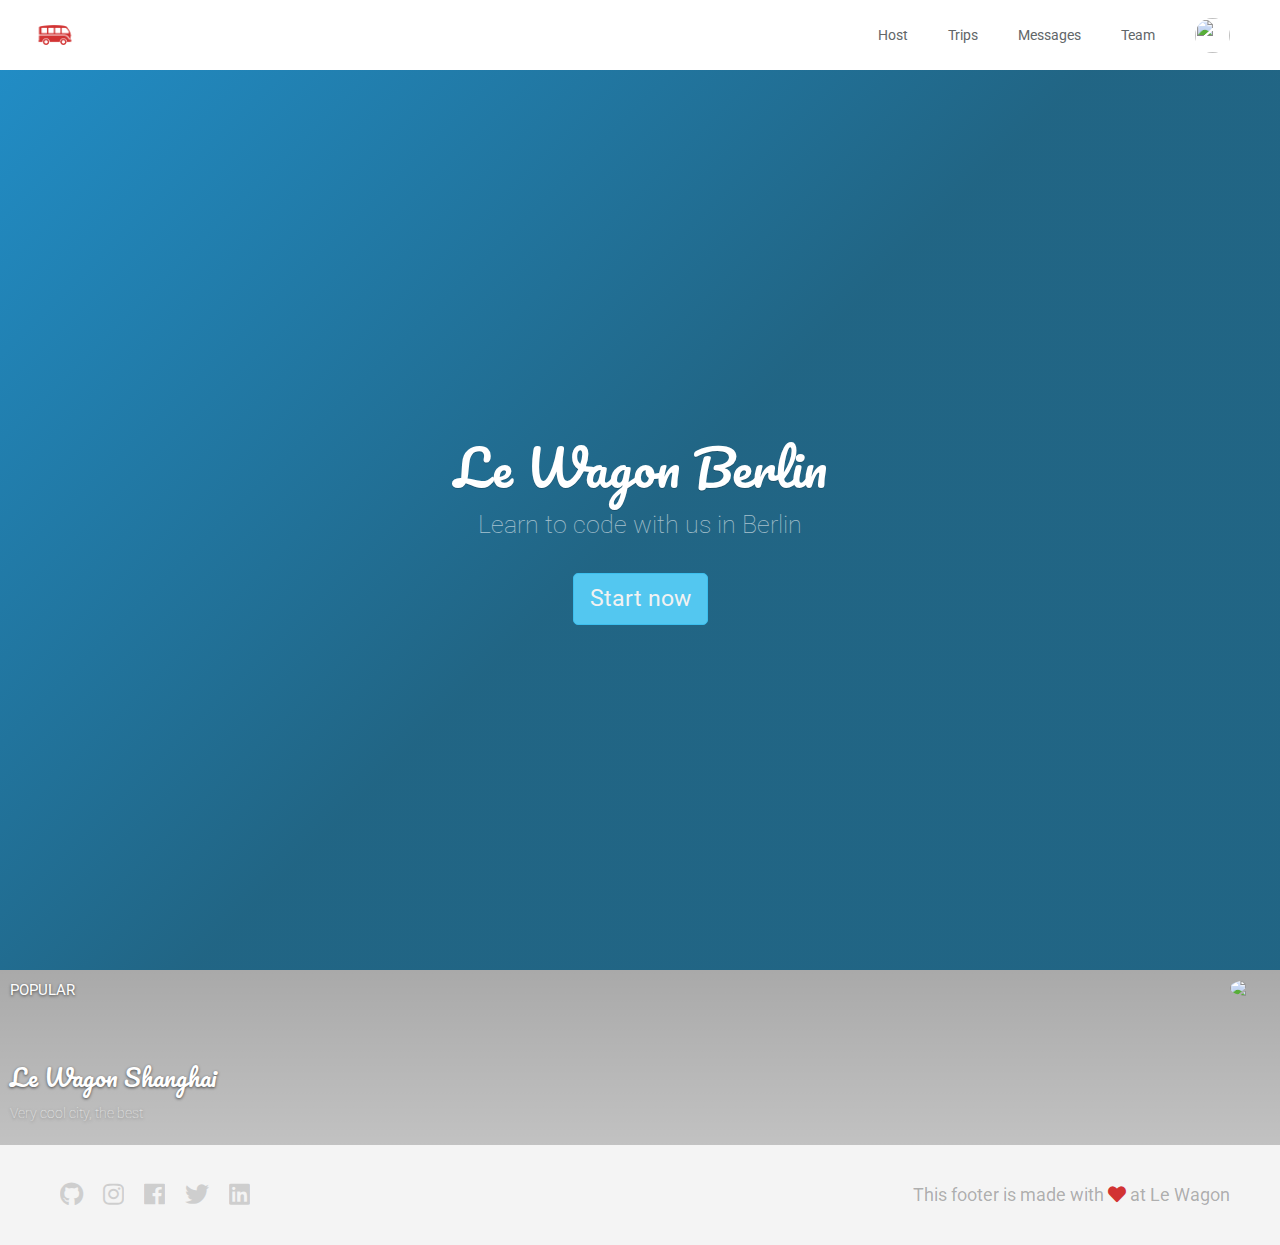
==== commit e92b9b4c: "Automated commit at 2018-10-08 12:11:50 UTC by middleman-deploy 2.0.0-alpha" ====
--- a/index.html
+++ b/index.html
@@ -7,20 +7,79 @@
           content="width=device-width, initial-scale=1, shrink-to-fit=no">
     <!-- Use the title from a page's frontmatter if it has one -->
     <title>Le Wagon - Middleman</title>
-    <link href="stylesheets/application-e2bb498c.css" rel="stylesheet" />
+    <link href="stylesheets/application-9cf22d7f.css" rel="stylesheet" />
     <script src="javascripts/application-93de88c9.js"></script>
     <link href="images/favicon-f15af148.png" rel="icon" type="image/png" />
   </head>
   <body>
-    <div id="home">
-  <div class="home-content">
-    <img src="images/logo-acc9c0ec.png" width="200" alt="Logo" />
-    <p>
-      Middleman is now running!
-    </p>
-    <p class="about">
-      <a href="about.html">More about this template</a>
-    </p>
+    <div class="navbar-wagon">
+  <!-- Logo -->
+  <a href="/" class="navbar-wagon-brand">
+    <img src="images/logo-acc9c0ec.png" alt="logo" id="logo">
+  </a>
+
+  <!-- Right Navigation -->
+  <div class="navbar-wagon-right hidden-xs hidden-sm">
+
+    <a href="" class="navbar-wagon-item navbar-wagon-link">Host</a>
+    <a href="" class="navbar-wagon-item navbar-wagon-link">Trips</a>
+    <a href="" class="navbar-wagon-item navbar-wagon-link">Messages</a>
+    <a href="team.html" class="navbar-wagon-item navbar-wagon-link">Team</a>
+
+    <!-- Profile picture with dropdown list -->
+    <div class="navbar-wagon-item">
+      <div class="dropdown">
+        <img src="https://kitt.lewagon.com/placeholder/users/ssaunier" class="avatar dropdown-toggle" id="navbar-wagon-menu" data-toggle="dropdown">
+        <ul class="dropdown-menu dropdown-menu-right navbar-wagon-dropdown-menu">
+          <li><a href="#">Profile</a></li>
+          <li><a href="#">Dashboard</a></li>
+          <li><a href="#">Log Out</a></li>
+        </ul>
+      </div>
+    </div>
+  </div>
+
+  <!-- Dropdown appearing on mobile only -->
+  <div class="navbar-wagon-item hidden-md hidden-lg">
+    <div class="dropdown">
+      <i class="fa fa-bars dropdown-toggle" data-toggle="dropdown"></i>
+      <ul class="dropdown-menu dropdown-menu-right navbar-wagon-dropdown-menu">
+        <li><a href="#">Host</a></li>
+        <li><a href="#">Trips</a></li>
+        <li><a href="#">Messagese</a></li>
+      </ul>
+    </div>
+  </div>
+</div>
+
+    <div class="banner" style="background-image: linear-gradient(-225deg, rgba(0,101,168,0.6) 0%, rgba(0,36,61,0.6) 50%), url('https://kitt.lewagon.com/placeholder/cities/berlin');">
+  <div class="banner-content">
+    <h1>Le Wagon Berlin</h1>
+    <p>Learn to code with us in Berlin</p>
+    <a class="btn btn-primary btn-lg">Start now</a>
+  </div>
+</div>
+
+<div class="card" style="background-image: linear-gradient(rgba(0,0,0,0.3), rgba(0,0,0,0.2)), url('https://kitt.lewagon.com/placeholder/cities/shanghai');">
+  <div class="card-category">Popular</div>
+  <div class="card-description">
+    <h2>Le Wagon Shanghai</h2>
+    <p>Very cool city, the best</p>
+  </div>
+  <img class="card-user" src="https://kitt.lewagon.com/placeholder/users/tgenaitay">
+  <a class="card-link" href="#" ></a>
+</div>
+
+    <div class="footer">
+  <div class="footer-links">
+    <a href="#"><i class="fab fa-github"></i></a>
+    <a href="#"><i class="fab fa-instagram"></i></a>
+    <a href="#"><i class="fab fa-facebook"></i></a>
+    <a href="#"><i class="fab fa-twitter"></i></a>
+    <a href="#"><i class="fab fa-linkedin"></i></a>
+  </div>
+  <div class="footer-copyright">
+    This footer is made with <i class="fa fa-heart"></i> at Le Wagon
   </div>
 </div>
 
--- a/stylesheets/application-9cf22d7f.css
+++ b/stylesheets/application-9cf22d7f.css
@@ -0,0 +1,8 @@
+@import url("https://fonts.googleapis.com/css?family=Pacifico|Roboto:100,300,400");/*!
+ * Bootstrap v3.3.7 (http://getbootstrap.com)
+ * Copyright 2011-2016 Twitter, Inc.
+ * Licensed under MIT (https://github.com/twbs/bootstrap/blob/master/LICENSE)
+ *//*! normalize.css v3.0.3 | MIT License | github.com/necolas/normalize.css */html{font-family:sans-serif;-ms-text-size-adjust:100%;-webkit-text-size-adjust:100%}body{margin:0}article,aside,details,figcaption,figure,footer,header,hgroup,main,menu,nav,section,summary{display:block}audio,canvas,progress,video{display:inline-block;vertical-align:baseline}audio:not([controls]){display:none;height:0}[hidden],template{display:none}a{background-color:transparent}a:active,a:hover{outline:0}abbr[title]{border-bottom:1px dotted}b,strong{font-weight:bold}dfn{font-style:italic}h1{font-size:2em;margin:0.67em 0}mark{background:#ff0;color:#000}small{font-size:80%}sub,sup{font-size:75%;line-height:0;position:relative;vertical-align:baseline}sup{top:-0.5em}sub{bottom:-0.25em}img{border:0}svg:not(:root){overflow:hidden}figure{margin:1em 40px}hr{-webkit-box-sizing:content-box;box-sizing:content-box;height:0}pre{overflow:auto}code,kbd,pre,samp{font-family:monospace, monospace;font-size:1em}button,input,optgroup,select,textarea{color:inherit;font:inherit;margin:0}button{overflow:visible}button,select{text-transform:none}button,html input[type="button"],input[type="reset"],input[type="submit"]{-webkit-appearance:button;cursor:pointer}button[disabled],html input[disabled]{cursor:default}button::-moz-focus-inner,input::-moz-focus-inner{border:0;padding:0}input{line-height:normal}input[type="checkbox"],input[type="radio"]{-webkit-box-sizing:border-box;box-sizing:border-box;padding:0}input[type="number"]::-webkit-inner-spin-button,input[type="number"]::-webkit-outer-spin-button{height:auto}input[type="search"]{-webkit-appearance:textfield;-webkit-box-sizing:content-box;box-sizing:content-box}input[type="search"]::-webkit-search-cancel-button,input[type="search"]::-webkit-search-decoration{-webkit-appearance:none}fieldset{border:1px solid #c0c0c0;margin:0 2px;padding:0.35em 0.625em 0.75em}legend{border:0;padding:0}textarea{overflow:auto}optgroup{font-weight:bold}table{border-collapse:collapse;border-spacing:0}td,th{padding:0}/*! Source: https://github.com/h5bp/html5-boilerplate/blob/master/src/css/main.css */@media print{*,*:before,*:after{background:transparent !important;color:#000 !important;-webkit-box-shadow:none !important;box-shadow:none !important;text-shadow:none !important}a,a:visited{text-decoration:underline}a[href]:after{content:" (" attr(href) ")"}abbr[title]:after{content:" (" attr(title) ")"}a[href^="#"]:after,a[href^="javascript:"]:after{content:""}pre,blockquote{border:1px solid #999;page-break-inside:avoid}thead{display:table-header-group}tr,img{page-break-inside:avoid}img{max-width:100% !important}p,h2,h3{orphans:3;widows:3}h2,h3{page-break-after:avoid}.navbar{display:none}.btn>.caret,.dropup>.btn>.caret{border-top-color:#000 !important}.label{border:1px solid #000}.table{border-collapse:collapse !important}.table td,.table th{background-color:#fff !important}.table-bordered th,.table-bordered td{border:1px solid #ddd !important}}@font-face{font-family:'Glyphicons Halflings';src:url("../assets/bootstrap/glyphicons-halflings-regular-86b6f62b.eot");src:url("../assets/bootstrap/glyphicons-halflings-regular-86b6f62b.eot?#iefix") format("embedded-opentype"),url("../assets/bootstrap/glyphicons-halflings-regular-ca35b697.woff2") format("woff2"),url("../assets/bootstrap/glyphicons-halflings-regular-278e49a8.woff") format("woff"),url("../assets/bootstrap/glyphicons-halflings-regular-44bc1850.ttf") format("truetype"),url("../assets/bootstrap/glyphicons-halflings-regular-de51a849.svg#glyphicons_halflingsregular") format("svg")}.glyphicon{position:relative;top:1px;display:inline-block;font-family:'Glyphicons Halflings';font-style:normal;font-weight:normal;line-height:1;-webkit-font-smoothing:antialiased;-moz-osx-font-smoothing:grayscale}.glyphicon-asterisk:before{content:"\002a"}.glyphicon-plus:before{content:"\002b"}.glyphicon-euro:before,.glyphicon-eur:before{content:"\20ac"}.glyphicon-minus:before{content:"\2212"}.glyphicon-cloud:before{content:"\2601"}.glyphicon-envelope:before{content:"\2709"}.glyphicon-pencil:before{content:"\270f"}.glyphicon-glass:before{content:"\e001"}.glyphicon-music:before{content:"\e002"}.glyphicon-search:before{content:"\e003"}.glyphicon-heart:before{content:"\e005"}.glyphicon-star:before{content:"\e006"}.glyphicon-star-empty:before{content:"\e007"}.glyphicon-user:before{content:"\e008"}.glyphicon-film:before{content:"\e009"}.glyphicon-th-large:before{content:"\e010"}.glyphicon-th:before{content:"\e011"}.glyphicon-th-list:before{content:"\e012"}.glyphicon-ok:before{content:"\e013"}.glyphicon-remove:before{content:"\e014"}.glyphicon-zoom-in:before{content:"\e015"}.glyphicon-zoom-out:before{content:"\e016"}.glyphicon-off:before{content:"\e017"}.glyphicon-signal:before{content:"\e018"}.glyphicon-cog:before{content:"\e019"}.glyphicon-trash:before{content:"\e020"}.glyphicon-home:before{content:"\e021"}.glyphicon-file:before{content:"\e022"}.glyphicon-time:before{content:"\e023"}.glyphicon-road:before{content:"\e024"}.glyphicon-download-alt:before{content:"\e025"}.glyphicon-download:before{content:"\e026"}.glyphicon-upload:before{content:"\e027"}.glyphicon-inbox:before{content:"\e028"}.glyphicon-play-circle:before{content:"\e029"}.glyphicon-repeat:before{content:"\e030"}.glyphicon-refresh:before{content:"\e031"}.glyphicon-list-alt:before{content:"\e032"}.glyphicon-lock:before{content:"\e033"}.glyphicon-flag:before{content:"\e034"}.glyphicon-headphones:before{content:"\e035"}.glyphicon-volume-off:before{content:"\e036"}.glyphicon-volume-down:before{content:"\e037"}.glyphicon-volume-up:before{content:"\e038"}.glyphicon-qrcode:before{content:"\e039"}.glyphicon-barcode:before{content:"\e040"}.glyphicon-tag:before{content:"\e041"}.glyphicon-tags:before{content:"\e042"}.glyphicon-book:before{content:"\e043"}.glyphicon-bookmark:before{content:"\e044"}.glyphicon-print:before{content:"\e045"}.glyphicon-camera:before{content:"\e046"}.glyphicon-font:before{content:"\e047"}.glyphicon-bold:before{content:"\e048"}.glyphicon-italic:before{content:"\e049"}.glyphicon-text-height:before{content:"\e050"}.glyphicon-text-width:before{content:"\e051"}.glyphicon-align-left:before{content:"\e052"}.glyphicon-align-center:before{content:"\e053"}.glyphicon-align-right:before{content:"\e054"}.glyphicon-align-justify:before{content:"\e055"}.glyphicon-list:before{content:"\e056"}.glyphicon-indent-left:before{content:"\e057"}.glyphicon-indent-right:before{content:"\e058"}.glyphicon-facetime-video:before{content:"\e059"}.glyphicon-picture:before{content:"\e060"}.glyphicon-map-marker:before{content:"\e062"}.glyphicon-adjust:before{content:"\e063"}.glyphicon-tint:before{content:"\e064"}.glyphicon-edit:before{content:"\e065"}.glyphicon-share:before{content:"\e066"}.glyphicon-check:before{content:"\e067"}.glyphicon-move:before{content:"\e068"}.glyphicon-step-backward:before{content:"\e069"}.glyphicon-fast-backward:before{content:"\e070"}.glyphicon-backward:before{content:"\e071"}.glyphicon-play:before{content:"\e072"}.glyphicon-pause:before{content:"\e073"}.glyphicon-stop:before{content:"\e074"}.glyphicon-forward:before{content:"\e075"}.glyphicon-fast-forward:before{content:"\e076"}.glyphicon-step-forward:before{content:"\e077"}.glyphicon-eject:before{content:"\e078"}.glyphicon-chevron-left:before{content:"\e079"}.glyphicon-chevron-right:before{content:"\e080"}.glyphicon-plus-sign:before{content:"\e081"}.glyphicon-minus-sign:before{content:"\e082"}.glyphicon-remove-sign:before{content:"\e083"}.glyphicon-ok-sign:before{content:"\e084"}.glyphicon-question-sign:before{content:"\e085"}.glyphicon-info-sign:before{content:"\e086"}.glyphicon-screenshot:before{content:"\e087"}.glyphicon-remove-circle:before{content:"\e088"}.glyphicon-ok-circle:before{content:"\e089"}.glyphicon-ban-circle:before{content:"\e090"}.glyphicon-arrow-left:before{content:"\e091"}.glyphicon-arrow-right:before{content:"\e092"}.glyphicon-arrow-up:before{content:"\e093"}.glyphicon-arrow-down:before{content:"\e094"}.glyphicon-share-alt:before{content:"\e095"}.glyphicon-resize-full:before{content:"\e096"}.glyphicon-resize-small:before{content:"\e097"}.glyphicon-exclamation-sign:before{content:"\e101"}.glyphicon-gift:before{content:"\e102"}.glyphicon-leaf:before{content:"\e103"}.glyphicon-fire:before{content:"\e104"}.glyphicon-eye-open:before{content:"\e105"}.glyphicon-eye-close:before{content:"\e106"}.glyphicon-warning-sign:before{content:"\e107"}.glyphicon-plane:before{content:"\e108"}.glyphicon-calendar:before{content:"\e109"}.glyphicon-random:before{content:"\e110"}.glyphicon-comment:before{content:"\e111"}.glyphicon-magnet:before{content:"\e112"}.glyphicon-chevron-up:before{content:"\e113"}.glyphicon-chevron-down:before{content:"\e114"}.glyphicon-retweet:before{content:"\e115"}.glyphicon-shopping-cart:before{content:"\e116"}.glyphicon-folder-close:before{content:"\e117"}.glyphicon-folder-open:before{content:"\e118"}.glyphicon-resize-vertical:before{content:"\e119"}.glyphicon-resize-horizontal:before{content:"\e120"}.glyphicon-hdd:before{content:"\e121"}.glyphicon-bullhorn:before{content:"\e122"}.glyphicon-bell:before{content:"\e123"}.glyphicon-certificate:before{content:"\e124"}.glyphicon-thumbs-up:before{content:"\e125"}.glyphicon-thumbs-down:before{content:"\e126"}.glyphicon-hand-right:before{content:"\e127"}.glyphicon-hand-left:before{content:"\e128"}.glyphicon-hand-up:before{content:"\e129"}.glyphicon-hand-down:before{content:"\e130"}.glyphicon-circle-arrow-right:before{content:"\e131"}.glyphicon-circle-arrow-left:before{content:"\e132"}.glyphicon-circle-arrow-up:before{content:"\e133"}.glyphicon-circle-arrow-down:before{content:"\e134"}.glyphicon-globe:before{content:"\e135"}.glyphicon-wrench:before{content:"\e136"}.glyphicon-tasks:before{content:"\e137"}.glyphicon-filter:before{content:"\e138"}.glyphicon-briefcase:before{content:"\e139"}.glyphicon-fullscreen:before{content:"\e140"}.glyphicon-dashboard:before{content:"\e141"}.glyphicon-paperclip:before{content:"\e142"}.glyphicon-heart-empty:before{content:"\e143"}.glyphicon-link:before{content:"\e144"}.glyphicon-phone:before{content:"\e145"}.glyphicon-pushpin:before{content:"\e146"}.glyphicon-usd:before{content:"\e148"}.glyphicon-gbp:before{content:"\e149"}.glyphicon-sort:before{content:"\e150"}.glyphicon-sort-by-alphabet:before{content:"\e151"}.glyphicon-sort-by-alphabet-alt:before{content:"\e152"}.glyphicon-sort-by-order:before{content:"\e153"}.glyphicon-sort-by-order-alt:before{content:"\e154"}.glyphicon-sort-by-attributes:before{content:"\e155"}.glyphicon-sort-by-attributes-alt:before{content:"\e156"}.glyphicon-unchecked:before{content:"\e157"}.glyphicon-expand:before{content:"\e158"}.glyphicon-collapse-down:before{content:"\e159"}.glyphicon-collapse-up:before{content:"\e160"}.glyphicon-log-in:before{content:"\e161"}.glyphicon-flash:before{content:"\e162"}.glyphicon-log-out:before{content:"\e163"}.glyphicon-new-window:before{content:"\e164"}.glyphicon-record:before{content:"\e165"}.glyphicon-save:before{content:"\e166"}.glyphicon-open:before{content:"\e167"}.glyphicon-saved:before{content:"\e168"}.glyphicon-import:before{content:"\e169"}.glyphicon-export:before{content:"\e170"}.glyphicon-send:before{content:"\e171"}.glyphicon-floppy-disk:before{content:"\e172"}.glyphicon-floppy-saved:before{content:"\e173"}.glyphicon-floppy-remove:before{content:"\e174"}.glyphicon-floppy-save:before{content:"\e175"}.glyphicon-floppy-open:before{content:"\e176"}.glyphicon-credit-card:before{content:"\e177"}.glyphicon-transfer:before{content:"\e178"}.glyphicon-cutlery:before{content:"\e179"}.glyphicon-header:before{content:"\e180"}.glyphicon-compressed:before{content:"\e181"}.glyphicon-earphone:before{content:"\e182"}.glyphicon-phone-alt:before{content:"\e183"}.glyphicon-tower:before{content:"\e184"}.glyphicon-stats:before{content:"\e185"}.glyphicon-sd-video:before{content:"\e186"}.glyphicon-hd-video:before{content:"\e187"}.glyphicon-subtitles:before{content:"\e188"}.glyphicon-sound-stereo:before{content:"\e189"}.glyphicon-sound-dolby:before{content:"\e190"}.glyphicon-sound-5-1:before{content:"\e191"}.glyphicon-sound-6-1:before{content:"\e192"}.glyphicon-sound-7-1:before{content:"\e193"}.glyphicon-copyright-mark:before{content:"\e194"}.glyphicon-registration-mark:before{content:"\e195"}.glyphicon-cloud-download:before{content:"\e197"}.glyphicon-cloud-upload:before{content:"\e198"}.glyphicon-tree-conifer:before{content:"\e199"}.glyphicon-tree-deciduous:before{content:"\e200"}.glyphicon-cd:before{content:"\e201"}.glyphicon-save-file:before{content:"\e202"}.glyphicon-open-file:before{content:"\e203"}.glyphicon-level-up:before{content:"\e204"}.glyphicon-copy:before{content:"\e205"}.glyphicon-paste:before{content:"\e206"}.glyphicon-alert:before{content:"\e209"}.glyphicon-equalizer:before{content:"\e210"}.glyphicon-king:before{content:"\e211"}.glyphicon-queen:before{content:"\e212"}.glyphicon-pawn:before{content:"\e213"}.glyphicon-bishop:before{content:"\e214"}.glyphicon-knight:before{content:"\e215"}.glyphicon-baby-formula:before{content:"\e216"}.glyphicon-tent:before{content:"\26fa"}.glyphicon-blackboard:before{content:"\e218"}.glyphicon-bed:before{content:"\e219"}.glyphicon-apple:before{content:"\f8ff"}.glyphicon-erase:before{content:"\e221"}.glyphicon-hourglass:before{content:"\231b"}.glyphicon-lamp:before{content:"\e223"}.glyphicon-duplicate:before{content:"\e224"}.glyphicon-piggy-bank:before{content:"\e225"}.glyphicon-scissors:before{content:"\e226"}.glyphicon-bitcoin:before{content:"\e227"}.glyphicon-btc:before{content:"\e227"}.glyphicon-xbt:before{content:"\e227"}.glyphicon-yen:before{content:"\00a5"}.glyphicon-jpy:before{content:"\00a5"}.glyphicon-ruble:before{content:"\20bd"}.glyphicon-rub:before{content:"\20bd"}.glyphicon-scale:before{content:"\e230"}.glyphicon-ice-lolly:before{content:"\e231"}.glyphicon-ice-lolly-tasted:before{content:"\e232"}.glyphicon-education:before{content:"\e233"}.glyphicon-option-horizontal:before{content:"\e234"}.glyphicon-option-vertical:before{content:"\e235"}.glyphicon-menu-hamburger:before{content:"\e236"}.glyphicon-modal-window:before{content:"\e237"}.glyphicon-oil:before{content:"\e238"}.glyphicon-grain:before{content:"\e239"}.glyphicon-sunglasses:before{content:"\e240"}.glyphicon-text-size:before{content:"\e241"}.glyphicon-text-color:before{content:"\e242"}.glyphicon-text-background:before{content:"\e243"}.glyphicon-object-align-top:before{content:"\e244"}.glyphicon-object-align-bottom:before{content:"\e245"}.glyphicon-object-align-horizontal:before{content:"\e246"}.glyphicon-object-align-left:before{content:"\e247"}.glyphicon-object-align-vertical:before{content:"\e248"}.glyphicon-object-align-right:before{content:"\e249"}.glyphicon-triangle-right:before{content:"\e250"}.glyphicon-triangle-left:before{content:"\e251"}.glyphicon-triangle-bottom:before{content:"\e252"}.glyphicon-triangle-top:before{content:"\e253"}.glyphicon-console:before{content:"\e254"}.glyphicon-superscript:before{content:"\e255"}.glyphicon-subscript:before{content:"\e256"}.glyphicon-menu-left:before{content:"\e257"}.glyphicon-menu-right:before{content:"\e258"}.glyphicon-menu-down:before{content:"\e259"}.glyphicon-menu-up:before{content:"\e260"}*{-webkit-box-sizing:border-box;box-sizing:border-box}*:before,*:after{-webkit-box-sizing:border-box;box-sizing:border-box}html{font-size:10px;-webkit-tap-highlight-color:transparent}body{font-family:"Roboto", "Helvetica", "sans-serif";font-size:18px;line-height:1.42857143;color:#eeeeee;background-color:#f2f2f2}input,button,select,textarea{font-family:inherit;font-size:inherit;line-height:inherit}a{color:#53c7f0;text-decoration:none}a:hover,a:focus{color:#14ade3;text-decoration:underline}a:focus{outline:5px auto -webkit-focus-ring-color;outline-offset:-2px}figure{margin:0}img{vertical-align:middle}.img-responsive{display:block;max-width:100%;height:auto}.img-rounded{border-radius:5px}.img-thumbnail{padding:4px;line-height:1.42857143;background-color:#f2f2f2;border:1px solid #ddd;border-radius:5px;-webkit-transition:all 0.2s ease-in-out;transition:all 0.2s ease-in-out;display:inline-block;max-width:100%;height:auto}.img-circle{border-radius:50%}hr{margin-top:25px;margin-bottom:25px;border:0;border-top:1px solid white}.sr-only{position:absolute;width:1px;height:1px;margin:-1px;padding:0;overflow:hidden;clip:rect(0, 0, 0, 0);border:0}.sr-only-focusable:active,.sr-only-focusable:focus{position:static;width:auto;height:auto;margin:0;overflow:visible;clip:auto}[role="button"]{cursor:pointer}h1,h2,h3,h4,h5,h6,.h1,.h2,.h3,.h4,.h5,.h6{font-family:"Pacifico", "Helvetica", "sans-serif";font-weight:500;line-height:1.1;color:inherit}h1 small,h1 .small,h2 small,h2 .small,h3 small,h3 .small,h4 small,h4 .small,h5 small,h5 .small,h6 small,h6 .small,.h1 small,.h1 .small,.h2 small,.h2 .small,.h3 small,.h3 .small,.h4 small,.h4 .small,.h5 small,.h5 .small,.h6 small,.h6 .small{font-weight:normal;line-height:1;color:white}h1,.h1,h2,.h2,h3,.h3{margin-top:25px;margin-bottom:12.5px}h1 small,h1 .small,.h1 small,.h1 .small,h2 small,h2 .small,.h2 small,.h2 .small,h3 small,h3 .small,.h3 small,.h3 .small{font-size:65%}h4,.h4,h5,.h5,h6,.h6{margin-top:12.5px;margin-bottom:12.5px}h4 small,h4 .small,.h4 small,.h4 .small,h5 small,h5 .small,.h5 small,.h5 .small,h6 small,h6 .small,.h6 small,.h6 .small{font-size:75%}h1,.h1{font-size:46px}h2,.h2{font-size:38px}h3,.h3{font-size:31px}h4,.h4{font-size:23px}h5,.h5{font-size:18px}h6,.h6{font-size:16px}p{margin:0 0 12.5px}.lead{margin-bottom:25px;font-size:20px;font-weight:300;line-height:1.4}@media (min-width: 768px){.lead{font-size:27px}}small,.small{font-size:88%}mark,.mark{background-color:#fcf8e3;padding:.2em}.text-left{text-align:left}.text-right{text-align:right}.text-center{text-align:center}.text-justify{text-align:justify}.text-nowrap{white-space:nowrap}.text-lowercase{text-transform:lowercase}.text-uppercase,.initialism{text-transform:uppercase}.text-capitalize{text-transform:capitalize}.text-muted{color:white}.text-primary{color:#53c7f0}a.text-primary:hover,a.text-primary:focus{color:#24b8ec}.text-success{color:#3c763d}a.text-success:hover,a.text-success:focus{color:#2b542c}.text-info{color:#31708f}a.text-info:hover,a.text-info:focus{color:#245269}.text-warning{color:#8a6d3b}a.text-warning:hover,a.text-warning:focus{color:#66512c}.text-danger{color:#a94442}a.text-danger:hover,a.text-danger:focus{color:#843534}.bg-primary{color:#fff}.bg-primary{background-color:#53c7f0}a.bg-primary:hover,a.bg-primary:focus{background-color:#24b8ec}.bg-success{background-color:#dff0d8}a.bg-success:hover,a.bg-success:focus{background-color:#c1e2b3}.bg-info{background-color:#d9edf7}a.bg-info:hover,a.bg-info:focus{background-color:#afd9ee}.bg-warning{background-color:#fcf8e3}a.bg-warning:hover,a.bg-warning:focus{background-color:#f7ecb5}.bg-danger{background-color:#f2dede}a.bg-danger:hover,a.bg-danger:focus{background-color:#e4b9b9}.page-header{padding-bottom:11.5px;margin:50px 0 25px;border-bottom:1px solid white}ul,ol{margin-top:0;margin-bottom:12.5px}ul ul,ul ol,ol ul,ol ol{margin-bottom:0}.list-unstyled{padding-left:0;list-style:none}.list-inline{padding-left:0;list-style:none;margin-left:-5px}.list-inline>li{display:inline-block;padding-left:5px;padding-right:5px}dl{margin-top:0;margin-bottom:25px}dt,dd{line-height:1.42857143}dt{font-weight:bold}dd{margin-left:0}.dl-horizontal dd:before,.dl-horizontal dd:after{content:" ";display:table}.dl-horizontal dd:after{clear:both}@media (min-width: 768px){.dl-horizontal dt{float:left;width:160px;clear:left;text-align:right;overflow:hidden;text-overflow:ellipsis;white-space:nowrap}.dl-horizontal dd{margin-left:180px}}abbr[title],abbr[data-original-title]{cursor:help;border-bottom:1px dotted white}.initialism{font-size:90%}blockquote{padding:12.5px 25px;margin:0 0 25px;font-size:22.5px;border-left:5px solid white}blockquote p:last-child,blockquote ul:last-child,blockquote ol:last-child{margin-bottom:0}blockquote footer,blockquote small,blockquote .small{display:block;font-size:80%;line-height:1.42857143;color:white}blockquote footer:before,blockquote small:before,blockquote .small:before{content:'\2014 \00A0'}.blockquote-reverse,blockquote.pull-right{padding-right:15px;padding-left:0;border-right:5px solid white;border-left:0;text-align:right}.blockquote-reverse footer:before,.blockquote-reverse small:before,.blockquote-reverse .small:before,blockquote.pull-right footer:before,blockquote.pull-right small:before,blockquote.pull-right .small:before{content:''}.blockquote-reverse footer:after,.blockquote-reverse small:after,.blockquote-reverse .small:after,blockquote.pull-right footer:after,blockquote.pull-right small:after,blockquote.pull-right .small:after{content:'\00A0 \2014'}address{margin-bottom:25px;font-style:normal;line-height:1.42857143}code,kbd,pre,samp{font-family:Menlo, Monaco, Consolas, "Courier New", monospace}code{padding:2px 4px;font-size:90%;color:#c7254e;background-color:#f9f2f4;border-radius:5px}kbd{padding:2px 4px;font-size:90%;color:#fff;background-color:#333;border-radius:5px;-webkit-box-shadow:inset 0 -1px 0 rgba(0,0,0,0.25);box-shadow:inset 0 -1px 0 rgba(0,0,0,0.25)}kbd kbd{padding:0;font-size:100%;font-weight:bold;-webkit-box-shadow:none;box-shadow:none}pre{display:block;padding:12px;margin:0 0 12.5px;font-size:17px;line-height:1.42857143;word-break:break-all;word-wrap:break-word;color:#eeeeee;background-color:#f5f5f5;border:1px solid #ccc;border-radius:5px}pre code{padding:0;font-size:inherit;color:inherit;white-space:pre-wrap;background-color:transparent;border-radius:0}.pre-scrollable{max-height:340px;overflow-y:scroll}.container{margin-right:auto;margin-left:auto;padding-left:15px;padding-right:15px}.container:before,.container:after{content:" ";display:table}.container:after{clear:both}@media (min-width: 768px){.container{width:750px}}@media (min-width: 992px){.container{width:970px}}@media (min-width: 1200px){.container{width:1170px}}.container-fluid{margin-right:auto;margin-left:auto;padding-left:15px;padding-right:15px}.container-fluid:before,.container-fluid:after{content:" ";display:table}.container-fluid:after{clear:both}.row{margin-left:-15px;margin-right:-15px}.row:before,.row:after{content:" ";display:table}.row:after{clear:both}.col-xs-1,.col-sm-1,.col-md-1,.col-lg-1,.col-xs-2,.col-sm-2,.col-md-2,.col-lg-2,.col-xs-3,.col-sm-3,.col-md-3,.col-lg-3,.col-xs-4,.col-sm-4,.col-md-4,.col-lg-4,.col-xs-5,.col-sm-5,.col-md-5,.col-lg-5,.col-xs-6,.col-sm-6,.col-md-6,.col-lg-6,.col-xs-7,.col-sm-7,.col-md-7,.col-lg-7,.col-xs-8,.col-sm-8,.col-md-8,.col-lg-8,.col-xs-9,.col-sm-9,.col-md-9,.col-lg-9,.col-xs-10,.col-sm-10,.col-md-10,.col-lg-10,.col-xs-11,.col-sm-11,.col-md-11,.col-lg-11,.col-xs-12,.col-sm-12,.col-md-12,.col-lg-12{position:relative;min-height:1px;padding-left:15px;padding-right:15px}.col-xs-1,.col-xs-2,.col-xs-3,.col-xs-4,.col-xs-5,.col-xs-6,.col-xs-7,.col-xs-8,.col-xs-9,.col-xs-10,.col-xs-11,.col-xs-12{float:left}.col-xs-1{width:8.33333333%}.col-xs-2{width:16.66666667%}.col-xs-3{width:25%}.col-xs-4{width:33.33333333%}.col-xs-5{width:41.66666667%}.col-xs-6{width:50%}.col-xs-7{width:58.33333333%}.col-xs-8{width:66.66666667%}.col-xs-9{width:75%}.col-xs-10{width:83.33333333%}.col-xs-11{width:91.66666667%}.col-xs-12{width:100%}.col-xs-pull-0{right:auto}.col-xs-pull-1{right:8.33333333%}.col-xs-pull-2{right:16.66666667%}.col-xs-pull-3{right:25%}.col-xs-pull-4{right:33.33333333%}.col-xs-pull-5{right:41.66666667%}.col-xs-pull-6{right:50%}.col-xs-pull-7{right:58.33333333%}.col-xs-pull-8{right:66.66666667%}.col-xs-pull-9{right:75%}.col-xs-pull-10{right:83.33333333%}.col-xs-pull-11{right:91.66666667%}.col-xs-pull-12{right:100%}.col-xs-push-0{left:auto}.col-xs-push-1{left:8.33333333%}.col-xs-push-2{left:16.66666667%}.col-xs-push-3{left:25%}.col-xs-push-4{left:33.33333333%}.col-xs-push-5{left:41.66666667%}.col-xs-push-6{left:50%}.col-xs-push-7{left:58.33333333%}.col-xs-push-8{left:66.66666667%}.col-xs-push-9{left:75%}.col-xs-push-10{left:83.33333333%}.col-xs-push-11{left:91.66666667%}.col-xs-push-12{left:100%}.col-xs-offset-0{margin-left:0%}.col-xs-offset-1{margin-left:8.33333333%}.col-xs-offset-2{margin-left:16.66666667%}.col-xs-offset-3{margin-left:25%}.col-xs-offset-4{margin-left:33.33333333%}.col-xs-offset-5{margin-left:41.66666667%}.col-xs-offset-6{margin-left:50%}.col-xs-offset-7{margin-left:58.33333333%}.col-xs-offset-8{margin-left:66.66666667%}.col-xs-offset-9{margin-left:75%}.col-xs-offset-10{margin-left:83.33333333%}.col-xs-offset-11{margin-left:91.66666667%}.col-xs-offset-12{margin-left:100%}@media (min-width: 768px){.col-sm-1,.col-sm-2,.col-sm-3,.col-sm-4,.col-sm-5,.col-sm-6,.col-sm-7,.col-sm-8,.col-sm-9,.col-sm-10,.col-sm-11,.col-sm-12{float:left}.col-sm-1{width:8.33333333%}.col-sm-2{width:16.66666667%}.col-sm-3{width:25%}.col-sm-4{width:33.33333333%}.col-sm-5{width:41.66666667%}.col-sm-6{width:50%}.col-sm-7{width:58.33333333%}.col-sm-8{width:66.66666667%}.col-sm-9{width:75%}.col-sm-10{width:83.33333333%}.col-sm-11{width:91.66666667%}.col-sm-12{width:100%}.col-sm-pull-0{right:auto}.col-sm-pull-1{right:8.33333333%}.col-sm-pull-2{right:16.66666667%}.col-sm-pull-3{right:25%}.col-sm-pull-4{right:33.33333333%}.col-sm-pull-5{right:41.66666667%}.col-sm-pull-6{right:50%}.col-sm-pull-7{right:58.33333333%}.col-sm-pull-8{right:66.66666667%}.col-sm-pull-9{right:75%}.col-sm-pull-10{right:83.33333333%}.col-sm-pull-11{right:91.66666667%}.col-sm-pull-12{right:100%}.col-sm-push-0{left:auto}.col-sm-push-1{left:8.33333333%}.col-sm-push-2{left:16.66666667%}.col-sm-push-3{left:25%}.col-sm-push-4{left:33.33333333%}.col-sm-push-5{left:41.66666667%}.col-sm-push-6{left:50%}.col-sm-push-7{left:58.33333333%}.col-sm-push-8{left:66.66666667%}.col-sm-push-9{left:75%}.col-sm-push-10{left:83.33333333%}.col-sm-push-11{left:91.66666667%}.col-sm-push-12{left:100%}.col-sm-offset-0{margin-left:0%}.col-sm-offset-1{margin-left:8.33333333%}.col-sm-offset-2{margin-left:16.66666667%}.col-sm-offset-3{margin-left:25%}.col-sm-offset-4{margin-left:33.33333333%}.col-sm-offset-5{margin-left:41.66666667%}.col-sm-offset-6{margin-left:50%}.col-sm-offset-7{margin-left:58.33333333%}.col-sm-offset-8{margin-left:66.66666667%}.col-sm-offset-9{margin-left:75%}.col-sm-offset-10{margin-left:83.33333333%}.col-sm-offset-11{margin-left:91.66666667%}.col-sm-offset-12{margin-left:100%}}@media (min-width: 992px){.col-md-1,.col-md-2,.col-md-3,.col-md-4,.col-md-5,.col-md-6,.col-md-7,.col-md-8,.col-md-9,.col-md-10,.col-md-11,.col-md-12{float:left}.col-md-1{width:8.33333333%}.col-md-2{width:16.66666667%}.col-md-3{width:25%}.col-md-4{width:33.33333333%}.col-md-5{width:41.66666667%}.col-md-6{width:50%}.col-md-7{width:58.33333333%}.col-md-8{width:66.66666667%}.col-md-9{width:75%}.col-md-10{width:83.33333333%}.col-md-11{width:91.66666667%}.col-md-12{width:100%}.col-md-pull-0{right:auto}.col-md-pull-1{right:8.33333333%}.col-md-pull-2{right:16.66666667%}.col-md-pull-3{right:25%}.col-md-pull-4{right:33.33333333%}.col-md-pull-5{right:41.66666667%}.col-md-pull-6{right:50%}.col-md-pull-7{right:58.33333333%}.col-md-pull-8{right:66.66666667%}.col-md-pull-9{right:75%}.col-md-pull-10{right:83.33333333%}.col-md-pull-11{right:91.66666667%}.col-md-pull-12{right:100%}.col-md-push-0{left:auto}.col-md-push-1{left:8.33333333%}.col-md-push-2{left:16.66666667%}.col-md-push-3{left:25%}.col-md-push-4{left:33.33333333%}.col-md-push-5{left:41.66666667%}.col-md-push-6{left:50%}.col-md-push-7{left:58.33333333%}.col-md-push-8{left:66.66666667%}.col-md-push-9{left:75%}.col-md-push-10{left:83.33333333%}.col-md-push-11{left:91.66666667%}.col-md-push-12{left:100%}.col-md-offset-0{margin-left:0%}.col-md-offset-1{margin-left:8.33333333%}.col-md-offset-2{margin-left:16.66666667%}.col-md-offset-3{margin-left:25%}.col-md-offset-4{margin-left:33.33333333%}.col-md-offset-5{margin-left:41.66666667%}.col-md-offset-6{margin-left:50%}.col-md-offset-7{margin-left:58.33333333%}.col-md-offset-8{margin-left:66.66666667%}.col-md-offset-9{margin-left:75%}.col-md-offset-10{margin-left:83.33333333%}.col-md-offset-11{margin-left:91.66666667%}.col-md-offset-12{margin-left:100%}}@media (min-width: 1200px){.col-lg-1,.col-lg-2,.col-lg-3,.col-lg-4,.col-lg-5,.col-lg-6,.col-lg-7,.col-lg-8,.col-lg-9,.col-lg-10,.col-lg-11,.col-lg-12{float:left}.col-lg-1{width:8.33333333%}.col-lg-2{width:16.66666667%}.col-lg-3{width:25%}.col-lg-4{width:33.33333333%}.col-lg-5{width:41.66666667%}.col-lg-6{width:50%}.col-lg-7{width:58.33333333%}.col-lg-8{width:66.66666667%}.col-lg-9{width:75%}.col-lg-10{width:83.33333333%}.col-lg-11{width:91.66666667%}.col-lg-12{width:100%}.col-lg-pull-0{right:auto}.col-lg-pull-1{right:8.33333333%}.col-lg-pull-2{right:16.66666667%}.col-lg-pull-3{right:25%}.col-lg-pull-4{right:33.33333333%}.col-lg-pull-5{right:41.66666667%}.col-lg-pull-6{right:50%}.col-lg-pull-7{right:58.33333333%}.col-lg-pull-8{right:66.66666667%}.col-lg-pull-9{right:75%}.col-lg-pull-10{right:83.33333333%}.col-lg-pull-11{right:91.66666667%}.col-lg-pull-12{right:100%}.col-lg-push-0{left:auto}.col-lg-push-1{left:8.33333333%}.col-lg-push-2{left:16.66666667%}.col-lg-push-3{left:25%}.col-lg-push-4{left:33.33333333%}.col-lg-push-5{left:41.66666667%}.col-lg-push-6{left:50%}.col-lg-push-7{left:58.33333333%}.col-lg-push-8{left:66.66666667%}.col-lg-push-9{left:75%}.col-lg-push-10{left:83.33333333%}.col-lg-push-11{left:91.66666667%}.col-lg-push-12{left:100%}.col-lg-offset-0{margin-left:0%}.col-lg-offset-1{margin-left:8.33333333%}.col-lg-offset-2{margin-left:16.66666667%}.col-lg-offset-3{margin-left:25%}.col-lg-offset-4{margin-left:33.33333333%}.col-lg-offset-5{margin-left:41.66666667%}.col-lg-offset-6{margin-left:50%}.col-lg-offset-7{margin-left:58.33333333%}.col-lg-offset-8{margin-left:66.66666667%}.col-lg-offset-9{margin-left:75%}.col-lg-offset-10{margin-left:83.33333333%}.col-lg-offset-11{margin-left:91.66666667%}.col-lg-offset-12{margin-left:100%}}table{background-color:transparent}caption{padding-top:8px;padding-bottom:8px;color:white;text-align:left}th{text-align:left}.table{width:100%;max-width:100%;margin-bottom:25px}.table>thead>tr>th,.table>thead>tr>td,.table>tbody>tr>th,.table>tbody>tr>td,.table>tfoot>tr>th,.table>tfoot>tr>td{padding:8px;line-height:1.42857143;vertical-align:top;border-top:1px solid #ddd}.table>thead>tr>th{vertical-align:bottom;border-bottom:2px solid #ddd}.table>caption+thead>tr:first-child>th,.table>caption+thead>tr:first-child>td,.table>colgroup+thead>tr:first-child>th,.table>colgroup+thead>tr:first-child>td,.table>thead:first-child>tr:first-child>th,.table>thead:first-child>tr:first-child>td{border-top:0}.table>tbody+tbody{border-top:2px solid #ddd}.table .table{background-color:#f2f2f2}.table-condensed>thead>tr>th,.table-condensed>thead>tr>td,.table-condensed>tbody>tr>th,.table-condensed>tbody>tr>td,.table-condensed>tfoot>tr>th,.table-condensed>tfoot>tr>td{padding:5px}.table-bordered{border:1px solid #ddd}.table-bordered>thead>tr>th,.table-bordered>thead>tr>td,.table-bordered>tbody>tr>th,.table-bordered>tbody>tr>td,.table-bordered>tfoot>tr>th,.table-bordered>tfoot>tr>td{border:1px solid #ddd}.table-bordered>thead>tr>th,.table-bordered>thead>tr>td{border-bottom-width:2px}.table-striped>tbody>tr:nth-of-type(odd){background-color:#f9f9f9}.table-hover>tbody>tr:hover{background-color:#f5f5f5}table col[class*="col-"]{position:static;float:none;display:table-column}table td[class*="col-"],table th[class*="col-"]{position:static;float:none;display:table-cell}.table>thead>tr>td.active,.table>thead>tr>th.active,.table>thead>tr.active>td,.table>thead>tr.active>th,.table>tbody>tr>td.active,.table>tbody>tr>th.active,.table>tbody>tr.active>td,.table>tbody>tr.active>th,.table>tfoot>tr>td.active,.table>tfoot>tr>th.active,.table>tfoot>tr.active>td,.table>tfoot>tr.active>th{background-color:#f5f5f5}.table-hover>tbody>tr>td.active:hover,.table-hover>tbody>tr>th.active:hover,.table-hover>tbody>tr.active:hover>td,.table-hover>tbody>tr:hover>.active,.table-hover>tbody>tr.active:hover>th{background-color:#e8e8e8}.table>thead>tr>td.success,.table>thead>tr>th.success,.table>thead>tr.success>td,.table>thead>tr.success>th,.table>tbody>tr>td.success,.table>tbody>tr>th.success,.table>tbody>tr.success>td,.table>tbody>tr.success>th,.table>tfoot>tr>td.success,.table>tfoot>tr>th.success,.table>tfoot>tr.success>td,.table>tfoot>tr.success>th{background-color:#dff0d8}.table-hover>tbody>tr>td.success:hover,.table-hover>tbody>tr>th.success:hover,.table-hover>tbody>tr.success:hover>td,.table-hover>tbody>tr:hover>.success,.table-hover>tbody>tr.success:hover>th{background-color:#d0e9c6}.table>thead>tr>td.info,.table>thead>tr>th.info,.table>thead>tr.info>td,.table>thead>tr.info>th,.table>tbody>tr>td.info,.table>tbody>tr>th.info,.table>tbody>tr.info>td,.table>tbody>tr.info>th,.table>tfoot>tr>td.info,.table>tfoot>tr>th.info,.table>tfoot>tr.info>td,.table>tfoot>tr.info>th{background-color:#d9edf7}.table-hover>tbody>tr>td.info:hover,.table-hover>tbody>tr>th.info:hover,.table-hover>tbody>tr.info:hover>td,.table-hover>tbody>tr:hover>.info,.table-hover>tbody>tr.info:hover>th{background-color:#c4e3f3}.table>thead>tr>td.warning,.table>thead>tr>th.warning,.table>thead>tr.warning>td,.table>thead>tr.warning>th,.table>tbody>tr>td.warning,.table>tbody>tr>th.warning,.table>tbody>tr.warning>td,.table>tbody>tr.warning>th,.table>tfoot>tr>td.warning,.table>tfoot>tr>th.warning,.table>tfoot>tr.warning>td,.table>tfoot>tr.warning>th{background-color:#fcf8e3}.table-hover>tbody>tr>td.warning:hover,.table-hover>tbody>tr>th.warning:hover,.table-hover>tbody>tr.warning:hover>td,.table-hover>tbody>tr:hover>.warning,.table-hover>tbody>tr.warning:hover>th{background-color:#faf2cc}.table>thead>tr>td.danger,.table>thead>tr>th.danger,.table>thead>tr.danger>td,.table>thead>tr.danger>th,.table>tbody>tr>td.danger,.table>tbody>tr>th.danger,.table>tbody>tr.danger>td,.table>tbody>tr.danger>th,.table>tfoot>tr>td.danger,.table>tfoot>tr>th.danger,.table>tfoot>tr.danger>td,.table>tfoot>tr.danger>th{background-color:#f2dede}.table-hover>tbody>tr>td.danger:hover,.table-hover>tbody>tr>th.danger:hover,.table-hover>tbody>tr.danger:hover>td,.table-hover>tbody>tr:hover>.danger,.table-hover>tbody>tr.danger:hover>th{background-color:#ebcccc}.table-responsive{overflow-x:auto;min-height:0.01%}@media screen and (max-width: 767px){.table-responsive{width:100%;margin-bottom:18.75px;overflow-y:hidden;-ms-overflow-style:-ms-autohiding-scrollbar;border:1px solid #ddd}.table-responsive>.table{margin-bottom:0}.table-responsive>.table>thead>tr>th,.table-responsive>.table>thead>tr>td,.table-responsive>.table>tbody>tr>th,.table-responsive>.table>tbody>tr>td,.table-responsive>.table>tfoot>tr>th,.table-responsive>.table>tfoot>tr>td{white-space:nowrap}.table-responsive>.table-bordered{border:0}.table-responsive>.table-bordered>thead>tr>th:first-child,.table-responsive>.table-bordered>thead>tr>td:first-child,.table-responsive>.table-bordered>tbody>tr>th:first-child,.table-responsive>.table-bordered>tbody>tr>td:first-child,.table-responsive>.table-bordered>tfoot>tr>th:first-child,.table-responsive>.table-bordered>tfoot>tr>td:first-child{border-left:0}.table-responsive>.table-bordered>thead>tr>th:last-child,.table-responsive>.table-bordered>thead>tr>td:last-child,.table-responsive>.table-bordered>tbody>tr>th:last-child,.table-responsive>.table-bordered>tbody>tr>td:last-child,.table-responsive>.table-bordered>tfoot>tr>th:last-child,.table-responsive>.table-bordered>tfoot>tr>td:last-child{border-right:0}.table-responsive>.table-bordered>tbody>tr:last-child>th,.table-responsive>.table-bordered>tbody>tr:last-child>td,.table-responsive>.table-bordered>tfoot>tr:last-child>th,.table-responsive>.table-bordered>tfoot>tr:last-child>td{border-bottom:0}}fieldset{padding:0;margin:0;border:0;min-width:0}legend{display:block;width:100%;padding:0;margin-bottom:25px;font-size:27px;line-height:inherit;color:#eeeeee;border:0;border-bottom:1px solid #e5e5e5}label{display:inline-block;max-width:100%;margin-bottom:5px;font-weight:bold}input[type="search"]{-webkit-box-sizing:border-box;box-sizing:border-box}input[type="radio"],input[type="checkbox"]{margin:4px 0 0;margin-top:1px \9;line-height:normal}input[type="file"]{display:block}input[type="range"]{display:block;width:100%}select[multiple],select[size]{height:auto}input[type="file"]:focus,input[type="radio"]:focus,input[type="checkbox"]:focus{outline:5px auto -webkit-focus-ring-color;outline-offset:-2px}output{display:block;padding-top:7px;font-size:18px;line-height:1.42857143;color:#bbbbbb}.form-control{display:block;width:100%;height:39px;padding:6px 12px;font-size:18px;line-height:1.42857143;color:#bbbbbb;background-color:#fff;background-image:none;border:1px solid #ccc;border-radius:5px;-webkit-box-shadow:inset 0 1px 1px rgba(0,0,0,0.075);box-shadow:inset 0 1px 1px rgba(0,0,0,0.075);-webkit-transition:border-color ease-in-out 0.15s, box-shadow ease-in-out 0.15s;-webkit-transition:border-color ease-in-out 0.15s, -webkit-box-shadow ease-in-out 0.15s;transition:border-color ease-in-out 0.15s, -webkit-box-shadow ease-in-out 0.15s;transition:border-color ease-in-out 0.15s, box-shadow ease-in-out 0.15s;transition:border-color ease-in-out 0.15s, box-shadow ease-in-out 0.15s, -webkit-box-shadow ease-in-out 0.15s}.form-control:focus{border-color:#66afe9;outline:0;-webkit-box-shadow:inset 0 1px 1px rgba(0,0,0,0.075),0 0 8px rgba(102,175,233,0.6);box-shadow:inset 0 1px 1px rgba(0,0,0,0.075),0 0 8px rgba(102,175,233,0.6)}.form-control::-moz-placeholder{color:#999;opacity:1}.form-control:-ms-input-placeholder{color:#999}.form-control::-webkit-input-placeholder{color:#999}.form-control::-ms-expand{border:0;background-color:transparent}.form-control[disabled],.form-control[readonly],fieldset[disabled] .form-control{background-color:white;opacity:1}.form-control[disabled],fieldset[disabled] .form-control{cursor:not-allowed}textarea.form-control{height:auto}input[type="search"]{-webkit-appearance:none}@media screen and (-webkit-min-device-pixel-ratio: 0){input[type="date"].form-control,input[type="time"].form-control,input[type="datetime-local"].form-control,input[type="month"].form-control{line-height:39px}input[type="date"].input-sm,.input-group-sm>input[type="date"].form-control,.input-group-sm>input[type="date"].input-group-addon,.input-group-sm>.input-group-btn>input[type="date"].btn,.input-group-sm input[type="date"],input[type="time"].input-sm,.input-group-sm>input[type="time"].form-control,.input-group-sm>input[type="time"].input-group-addon,.input-group-sm>.input-group-btn>input[type="time"].btn,.input-group-sm input[type="time"],input[type="datetime-local"].input-sm,.input-group-sm>input[type="datetime-local"].form-control,.input-group-sm>input[type="datetime-local"].input-group-addon,.input-group-sm>.input-group-btn>input[type="datetime-local"].btn,.input-group-sm input[type="datetime-local"],input[type="month"].input-sm,.input-group-sm>input[type="month"].form-control,.input-group-sm>input[type="month"].input-group-addon,.input-group-sm>.input-group-btn>input[type="month"].btn,.input-group-sm input[type="month"]{line-height:36px}input[type="date"].input-lg,.input-group-lg>input[type="date"].form-control,.input-group-lg>input[type="date"].input-group-addon,.input-group-lg>.input-group-btn>input[type="date"].btn,.input-group-lg input[type="date"],input[type="time"].input-lg,.input-group-lg>input[type="time"].form-control,.input-group-lg>input[type="time"].input-group-addon,.input-group-lg>.input-group-btn>input[type="time"].btn,.input-group-lg input[type="time"],input[type="datetime-local"].input-lg,.input-group-lg>input[type="datetime-local"].form-control,.input-group-lg>input[type="datetime-local"].input-group-addon,.input-group-lg>.input-group-btn>input[type="datetime-local"].btn,.input-group-lg input[type="datetime-local"],input[type="month"].input-lg,.input-group-lg>input[type="month"].form-control,.input-group-lg>input[type="month"].input-group-addon,.input-group-lg>.input-group-btn>input[type="month"].btn,.input-group-lg input[type="month"]{line-height:53px}}.form-group{margin-bottom:15px}.radio,.checkbox{position:relative;display:block;margin-top:10px;margin-bottom:10px}.radio label,.checkbox label{min-height:25px;padding-left:20px;margin-bottom:0;font-weight:normal;cursor:pointer}.radio input[type="radio"],.radio-inline input[type="radio"],.checkbox input[type="checkbox"],.checkbox-inline input[type="checkbox"]{position:absolute;margin-left:-20px;margin-top:4px \9}.radio+.radio,.checkbox+.checkbox{margin-top:-5px}.radio-inline,.checkbox-inline{position:relative;display:inline-block;padding-left:20px;margin-bottom:0;vertical-align:middle;font-weight:normal;cursor:pointer}.radio-inline+.radio-inline,.checkbox-inline+.checkbox-inline{margin-top:0;margin-left:10px}input[type="radio"][disabled],input[type="radio"].disabled,fieldset[disabled] input[type="radio"],input[type="checkbox"][disabled],input[type="checkbox"].disabled,fieldset[disabled] input[type="checkbox"]{cursor:not-allowed}.radio-inline.disabled,fieldset[disabled] .radio-inline,.checkbox-inline.disabled,fieldset[disabled] .checkbox-inline{cursor:not-allowed}.radio.disabled label,fieldset[disabled] .radio label,.checkbox.disabled label,fieldset[disabled] .checkbox label{cursor:not-allowed}.form-control-static{padding-top:7px;padding-bottom:7px;margin-bottom:0;min-height:43px}.form-control-static.input-lg,.input-group-lg>.form-control-static.form-control,.input-group-lg>.form-control-static.input-group-addon,.input-group-lg>.input-group-btn>.form-control-static.btn,.form-control-static.input-sm,.input-group-sm>.form-control-static.form-control,.input-group-sm>.form-control-static.input-group-addon,.input-group-sm>.input-group-btn>.form-control-static.btn{padding-left:0;padding-right:0}.input-sm,.input-group-sm>.form-control,.input-group-sm>.input-group-addon,.input-group-sm>.input-group-btn>.btn{height:36px;padding:5px 10px;font-size:16px;line-height:1.5;border-radius:5px}select.input-sm,.input-group-sm>select.form-control,.input-group-sm>select.input-group-addon,.input-group-sm>.input-group-btn>select.btn{height:36px;line-height:36px}textarea.input-sm,.input-group-sm>textarea.form-control,.input-group-sm>textarea.input-group-addon,.input-group-sm>.input-group-btn>textarea.btn,select[multiple].input-sm,.input-group-sm>select[multiple].form-control,.input-group-sm>select[multiple].input-group-addon,.input-group-sm>.input-group-btn>select[multiple].btn{height:auto}.form-group-sm .form-control{height:36px;padding:5px 10px;font-size:16px;line-height:1.5;border-radius:5px}.form-group-sm select.form-control{height:36px;line-height:36px}.form-group-sm textarea.form-control,.form-group-sm select[multiple].form-control{height:auto}.form-group-sm .form-control-static{height:36px;min-height:41px;padding:6px 10px;font-size:16px;line-height:1.5}.input-lg,.input-group-lg>.form-control,.input-group-lg>.input-group-addon,.input-group-lg>.input-group-btn>.btn{height:53px;padding:10px 16px;font-size:23px;line-height:1.3333333;border-radius:5px}select.input-lg,.input-group-lg>select.form-control,.input-group-lg>select.input-group-addon,.input-group-lg>.input-group-btn>select.btn{height:53px;line-height:53px}textarea.input-lg,.input-group-lg>textarea.form-control,.input-group-lg>textarea.input-group-addon,.input-group-lg>.input-group-btn>textarea.btn,select[multiple].input-lg,.input-group-lg>select[multiple].form-control,.input-group-lg>select[multiple].input-group-addon,.input-group-lg>.input-group-btn>select[multiple].btn{height:auto}.form-group-lg .form-control{height:53px;padding:10px 16px;font-size:23px;line-height:1.3333333;border-radius:5px}.form-group-lg select.form-control{height:53px;line-height:53px}.form-group-lg textarea.form-control,.form-group-lg select[multiple].form-control{height:auto}.form-group-lg .form-control-static{height:53px;min-height:48px;padding:11px 16px;font-size:23px;line-height:1.3333333}.has-feedback{position:relative}.has-feedback .form-control{padding-right:48.75px}.form-control-feedback{position:absolute;top:0;right:0;z-index:2;display:block;width:39px;height:39px;line-height:39px;text-align:center;pointer-events:none}.input-lg+.form-control-feedback,.input-group-lg>.form-control+.form-control-feedback,.input-group-lg>.input-group-addon+.form-control-feedback,.input-group-lg>.input-group-btn>.btn+.form-control-feedback,.input-group-lg+.form-control-feedback,.form-group-lg .form-control+.form-control-feedback{width:53px;height:53px;line-height:53px}.input-sm+.form-control-feedback,.input-group-sm>.form-control+.form-control-feedback,.input-group-sm>.input-group-addon+.form-control-feedback,.input-group-sm>.input-group-btn>.btn+.form-control-feedback,.input-group-sm+.form-control-feedback,.form-group-sm .form-control+.form-control-feedback{width:36px;height:36px;line-height:36px}.has-success .help-block,.has-success .control-label,.has-success .radio,.has-success .checkbox,.has-success .radio-inline,.has-success .checkbox-inline,.has-success.radio label,.has-success.checkbox label,.has-success.radio-inline label,.has-success.checkbox-inline label{color:#3c763d}.has-success .form-control{border-color:#3c763d;-webkit-box-shadow:inset 0 1px 1px rgba(0,0,0,0.075);box-shadow:inset 0 1px 1px rgba(0,0,0,0.075)}.has-success .form-control:focus{border-color:#2b542c;-webkit-box-shadow:inset 0 1px 1px rgba(0,0,0,0.075),0 0 6px #67b168;box-shadow:inset 0 1px 1px rgba(0,0,0,0.075),0 0 6px #67b168}.has-success .input-group-addon{color:#3c763d;border-color:#3c763d;background-color:#dff0d8}.has-success .form-control-feedback{color:#3c763d}.has-warning .help-block,.has-warning .control-label,.has-warning .radio,.has-warning .checkbox,.has-warning .radio-inline,.has-warning .checkbox-inline,.has-warning.radio label,.has-warning.checkbox label,.has-warning.radio-inline label,.has-warning.checkbox-inline label{color:#8a6d3b}.has-warning .form-control{border-color:#8a6d3b;-webkit-box-shadow:inset 0 1px 1px rgba(0,0,0,0.075);box-shadow:inset 0 1px 1px rgba(0,0,0,0.075)}.has-warning .form-control:focus{border-color:#66512c;-webkit-box-shadow:inset 0 1px 1px rgba(0,0,0,0.075),0 0 6px #c0a16b;box-shadow:inset 0 1px 1px rgba(0,0,0,0.075),0 0 6px #c0a16b}.has-warning .input-group-addon{color:#8a6d3b;border-color:#8a6d3b;background-color:#fcf8e3}.has-warning .form-control-feedback{color:#8a6d3b}.has-error .help-block,.has-error .control-label,.has-error .radio,.has-error .checkbox,.has-error .radio-inline,.has-error .checkbox-inline,.has-error.radio label,.has-error.checkbox label,.has-error.radio-inline label,.has-error.checkbox-inline label{color:#a94442}.has-error .form-control{border-color:#a94442;-webkit-box-shadow:inset 0 1px 1px rgba(0,0,0,0.075);box-shadow:inset 0 1px 1px rgba(0,0,0,0.075)}.has-error .form-control:focus{border-color:#843534;-webkit-box-shadow:inset 0 1px 1px rgba(0,0,0,0.075),0 0 6px #ce8483;box-shadow:inset 0 1px 1px rgba(0,0,0,0.075),0 0 6px #ce8483}.has-error .input-group-addon{color:#a94442;border-color:#a94442;background-color:#f2dede}.has-error .form-control-feedback{color:#a94442}.has-feedback label ~ .form-control-feedback{top:30px}.has-feedback label.sr-only ~ .form-control-feedback{top:0}.help-block{display:block;margin-top:5px;margin-bottom:10px;color:white}@media (min-width: 768px){.form-inline .form-group{display:inline-block;margin-bottom:0;vertical-align:middle}.form-inline .form-control{display:inline-block;width:auto;vertical-align:middle}.form-inline .form-control-static{display:inline-block}.form-inline .input-group{display:inline-table;vertical-align:middle}.form-inline .input-group .input-group-addon,.form-inline .input-group .input-group-btn,.form-inline .input-group .form-control{width:auto}.form-inline .input-group>.form-control{width:100%}.form-inline .control-label{margin-bottom:0;vertical-align:middle}.form-inline .radio,.form-inline .checkbox{display:inline-block;margin-top:0;margin-bottom:0;vertical-align:middle}.form-inline .radio label,.form-inline .checkbox label{padding-left:0}.form-inline .radio input[type="radio"],.form-inline .checkbox input[type="checkbox"]{position:relative;margin-left:0}.form-inline .has-feedback .form-control-feedback{top:0}}.form-horizontal .radio,.form-horizontal .checkbox,.form-horizontal .radio-inline,.form-horizontal .checkbox-inline{margin-top:0;margin-bottom:0;padding-top:7px}.form-horizontal .radio,.form-horizontal .checkbox{min-height:32px}.form-horizontal .form-group{margin-left:-15px;margin-right:-15px}.form-horizontal .form-group:before,.form-horizontal .form-group:after{content:" ";display:table}.form-horizontal .form-group:after{clear:both}@media (min-width: 768px){.form-horizontal .control-label{text-align:right;margin-bottom:0;padding-top:7px}}.form-horizontal .has-feedback .form-control-feedback{right:15px}@media (min-width: 768px){.form-horizontal .form-group-lg .control-label{padding-top:11px;font-size:23px}}@media (min-width: 768px){.form-horizontal .form-group-sm .control-label{padding-top:6px;font-size:16px}}.btn{display:inline-block;margin-bottom:0;font-weight:normal;text-align:center;vertical-align:middle;-ms-touch-action:manipulation;touch-action:manipulation;cursor:pointer;background-image:none;border:1px solid transparent;white-space:nowrap;padding:6px 12px;font-size:18px;line-height:1.42857143;border-radius:5px;-webkit-user-select:none;-moz-user-select:none;-ms-user-select:none;user-select:none}.btn:focus,.btn.focus,.btn:active:focus,.btn:active.focus,.btn.active:focus,.btn.active.focus{outline:5px auto -webkit-focus-ring-color;outline-offset:-2px}.btn:hover,.btn:focus,.btn.focus{color:#333;text-decoration:none}.btn:active,.btn.active{outline:0;background-image:none;-webkit-box-shadow:inset 0 3px 5px rgba(0,0,0,0.125);box-shadow:inset 0 3px 5px rgba(0,0,0,0.125)}.btn.disabled,.btn[disabled],fieldset[disabled] .btn{cursor:not-allowed;opacity:0.65;filter:alpha(opacity=65);-webkit-box-shadow:none;box-shadow:none}a.btn.disabled,fieldset[disabled] a.btn{pointer-events:none}.btn-default{color:#333;background-color:#fff;border-color:#ccc}.btn-default:focus,.btn-default.focus{color:#333;background-color:#e6e6e6;border-color:#8c8c8c}.btn-default:hover{color:#333;background-color:#e6e6e6;border-color:#adadad}.btn-default:active,.btn-default.active,.open>.btn-default.dropdown-toggle{color:#333;background-color:#e6e6e6;border-color:#adadad}.btn-default:active:hover,.btn-default:active:focus,.btn-default:active.focus,.btn-default.active:hover,.btn-default.active:focus,.btn-default.active.focus,.open>.btn-default.dropdown-toggle:hover,.open>.btn-default.dropdown-toggle:focus,.open>.btn-default.dropdown-toggle.focus{color:#333;background-color:#d4d4d4;border-color:#8c8c8c}.btn-default:active,.btn-default.active,.open>.btn-default.dropdown-toggle{background-image:none}.btn-default.disabled:hover,.btn-default.disabled:focus,.btn-default.disabled.focus,.btn-default[disabled]:hover,.btn-default[disabled]:focus,.btn-default[disabled].focus,fieldset[disabled] .btn-default:hover,fieldset[disabled] .btn-default:focus,fieldset[disabled] .btn-default.focus{background-color:#fff;border-color:#ccc}.btn-default .badge{color:#fff;background-color:#333}.btn-primary{color:#fff;background-color:#53c7f0;border-color:#3cbfee}.btn-primary:focus,.btn-primary.focus{color:#fff;background-color:#24b8ec;border-color:#0e779c}.btn-primary:hover{color:#fff;background-color:#24b8ec;border-color:#13a6d9}.btn-primary:active,.btn-primary.active,.open>.btn-primary.dropdown-toggle{color:#fff;background-color:#24b8ec;border-color:#13a6d9}.btn-primary:active:hover,.btn-primary:active:focus,.btn-primary:active.focus,.btn-primary.active:hover,.btn-primary.active:focus,.btn-primary.active.focus,.open>.btn-primary.dropdown-toggle:hover,.open>.btn-primary.dropdown-toggle:focus,.open>.btn-primary.dropdown-toggle.focus{color:#fff;background-color:#13a6d9;border-color:#0e779c}.btn-primary:active,.btn-primary.active,.open>.btn-primary.dropdown-toggle{background-image:none}.btn-primary.disabled:hover,.btn-primary.disabled:focus,.btn-primary.disabled.focus,.btn-primary[disabled]:hover,.btn-primary[disabled]:focus,.btn-primary[disabled].focus,fieldset[disabled] .btn-primary:hover,fieldset[disabled] .btn-primary:focus,fieldset[disabled] .btn-primary.focus{background-color:#53c7f0;border-color:#3cbfee}.btn-primary .badge{color:#53c7f0;background-color:#fff}.btn-success{color:#fff;background-color:#89f8ce;border-color:#71f7c4}.btn-success:focus,.btn-success.focus{color:#fff;background-color:#59f5ba;border-color:#0ddb8d}.btn-success:hover{color:#fff;background-color:#59f5ba;border-color:#37f3ac}.btn-success:active,.btn-success.active,.open>.btn-success.dropdown-toggle{color:#fff;background-color:#59f5ba;border-color:#37f3ac}.btn-success:active:hover,.btn-success:active:focus,.btn-success:active.focus,.btn-success.active:hover,.btn-success.active:focus,.btn-success.active.focus,.open>.btn-success.dropdown-toggle:hover,.open>.btn-success.dropdown-toggle:focus,.open>.btn-success.dropdown-toggle.focus{color:#fff;background-color:#37f3ac;border-color:#0ddb8d}.btn-success:active,.btn-success.active,.open>.btn-success.dropdown-toggle{background-image:none}.btn-success.disabled:hover,.btn-success.disabled:focus,.btn-success.disabled.focus,.btn-success[disabled]:hover,.btn-success[disabled]:focus,.btn-success[disabled].focus,fieldset[disabled] .btn-success:hover,fieldset[disabled] .btn-success:focus,fieldset[disabled] .btn-success.focus{background-color:#89f8ce;border-color:#71f7c4}.btn-success .badge{color:#89f8ce;background-color:#fff}.btn-info{color:#fff;background-color:#f8b500;border-color:#dfa200}.btn-info:focus,.btn-info.focus{color:#fff;background-color:#c59000;border-color:#5f4500}.btn-info:hover{color:#fff;background-color:#c59000;border-color:#a17600}.btn-info:active,.btn-info.active,.open>.btn-info.dropdown-toggle{color:#fff;background-color:#c59000;border-color:#a17600}.btn-info:active:hover,.btn-info:active:focus,.btn-info:active.focus,.btn-info.active:hover,.btn-info.active:focus,.btn-info.active.focus,.open>.btn-info.dropdown-toggle:hover,.open>.btn-info.dropdown-toggle:focus,.open>.btn-info.dropdown-toggle.focus{color:#fff;background-color:#a17600;border-color:#5f4500}.btn-info:active,.btn-info.active,.open>.btn-info.dropdown-toggle{background-image:none}.btn-info.disabled:hover,.btn-info.disabled:focus,.btn-info.disabled.focus,.btn-info[disabled]:hover,.btn-info[disabled]:focus,.btn-info[disabled].focus,fieldset[disabled] .btn-info:hover,fieldset[disabled] .btn-info:focus,fieldset[disabled] .btn-info.focus{background-color:#f8b500;border-color:#dfa200}.btn-info .badge{color:#f8b500;background-color:#fff}.btn-warning{color:#fff;background-color:#fb9a40;border-color:#fa8d27}.btn-warning:focus,.btn-warning.focus{color:#fff;background-color:#fa800e;border-color:#9f4e03}.btn-warning:hover{color:#fff;background-color:#fa800e;border-color:#e06e05}.btn-warning:active,.btn-warning.active,.open>.btn-warning.dropdown-toggle{color:#fff;background-color:#fa800e;border-color:#e06e05}.btn-warning:active:hover,.btn-warning:active:focus,.btn-warning:active.focus,.btn-warning.active:hover,.btn-warning.active:focus,.btn-warning.active.focus,.open>.btn-warning.dropdown-toggle:hover,.open>.btn-warning.dropdown-toggle:focus,.open>.btn-warning.dropdown-toggle.focus{color:#fff;background-color:#e06e05;border-color:#9f4e03}.btn-warning:active,.btn-warning.active,.open>.btn-warning.dropdown-toggle{background-image:none}.btn-warning.disabled:hover,.btn-warning.disabled:focus,.btn-warning.disabled.focus,.btn-warning[disabled]:hover,.btn-warning[disabled]:focus,.btn-warning[disabled].focus,fieldset[disabled] .btn-warning:hover,fieldset[disabled] .btn-warning:focus,fieldset[disabled] .btn-warning.focus{background-color:#fb9a40;border-color:#fa8d27}.btn-warning .badge{color:#fb9a40;background-color:#fff}.btn-danger{color:#fff;background-color:#ff2400;border-color:#e62000}.btn-danger:focus,.btn-danger.focus{color:#fff;background-color:#cc1d00;border-color:#660e00}.btn-danger:hover{color:#fff;background-color:#cc1d00;border-color:#a81800}.btn-danger:active,.btn-danger.active,.open>.btn-danger.dropdown-toggle{color:#fff;background-color:#cc1d00;border-color:#a81800}.btn-danger:active:hover,.btn-danger:active:focus,.btn-danger:active.focus,.btn-danger.active:hover,.btn-danger.active:focus,.btn-danger.active.focus,.open>.btn-danger.dropdown-toggle:hover,.open>.btn-danger.dropdown-toggle:focus,.open>.btn-danger.dropdown-toggle.focus{color:#fff;background-color:#a81800;border-color:#660e00}.btn-danger:active,.btn-danger.active,.open>.btn-danger.dropdown-toggle{background-image:none}.btn-danger.disabled:hover,.btn-danger.disabled:focus,.btn-danger.disabled.focus,.btn-danger[disabled]:hover,.btn-danger[disabled]:focus,.btn-danger[disabled].focus,fieldset[disabled] .btn-danger:hover,fieldset[disabled] .btn-danger:focus,fieldset[disabled] .btn-danger.focus{background-color:#ff2400;border-color:#e62000}.btn-danger .badge{color:#ff2400;background-color:#fff}.btn-link{color:#53c7f0;font-weight:normal;border-radius:0}.btn-link,.btn-link:active,.btn-link.active,.btn-link[disabled],fieldset[disabled] .btn-link{background-color:transparent;-webkit-box-shadow:none;box-shadow:none}.btn-link,.btn-link:hover,.btn-link:focus,.btn-link:active{border-color:transparent}.btn-link:hover,.btn-link:focus{color:#14ade3;text-decoration:underline;background-color:transparent}.btn-link[disabled]:hover,.btn-link[disabled]:focus,fieldset[disabled] .btn-link:hover,fieldset[disabled] .btn-link:focus{color:white;text-decoration:none}.btn-lg,.btn-group-lg>.btn{padding:10px 16px;font-size:23px;line-height:1.3333333;border-radius:5px}.btn-sm,.btn-group-sm>.btn{padding:5px 10px;font-size:16px;line-height:1.5;border-radius:5px}.btn-xs,.btn-group-xs>.btn{padding:1px 5px;font-size:16px;line-height:1.5;border-radius:5px}.btn-block{display:block;width:100%}.btn-block+.btn-block{margin-top:5px}input[type="submit"].btn-block,input[type="reset"].btn-block,input[type="button"].btn-block{width:100%}.fade{opacity:0;-webkit-transition:opacity 0.15s linear;transition:opacity 0.15s linear}.fade.in{opacity:1}.collapse{display:none}.collapse.in{display:block}tr.collapse.in{display:table-row}tbody.collapse.in{display:table-row-group}.collapsing{position:relative;height:0;overflow:hidden;-webkit-transition-property:height, visibility;transition-property:height, visibility;-webkit-transition-duration:0.35s;transition-duration:0.35s;-webkit-transition-timing-function:ease;transition-timing-function:ease}.caret{display:inline-block;width:0;height:0;margin-left:2px;vertical-align:middle;border-top:4px dashed;border-top:4px solid \9;border-right:4px solid transparent;border-left:4px solid transparent}.dropup,.dropdown{position:relative}.dropdown-toggle:focus{outline:0}.dropdown-menu{position:absolute;top:100%;left:0;z-index:1000;display:none;float:left;min-width:160px;padding:5px 0;margin:2px 0 0;list-style:none;font-size:18px;text-align:left;background-color:#fff;border:1px solid #ccc;border:1px solid rgba(0,0,0,0.15);border-radius:5px;-webkit-box-shadow:0 6px 12px rgba(0,0,0,0.175);box-shadow:0 6px 12px rgba(0,0,0,0.175);background-clip:padding-box}.dropdown-menu.pull-right{right:0;left:auto}.dropdown-menu .divider{height:1px;margin:11.5px 0;overflow:hidden;background-color:#e5e5e5}.dropdown-menu>li>a{display:block;padding:3px 20px;clear:both;font-weight:normal;line-height:1.42857143;color:#eeeeee;white-space:nowrap}.dropdown-menu>li>a:hover,.dropdown-menu>li>a:focus{text-decoration:none;color:#e1e1e1;background-color:#f5f5f5}.dropdown-menu>.active>a,.dropdown-menu>.active>a:hover,.dropdown-menu>.active>a:focus{color:#fff;text-decoration:none;outline:0;background-color:#53c7f0}.dropdown-menu>.disabled>a,.dropdown-menu>.disabled>a:hover,.dropdown-menu>.disabled>a:focus{color:white}.dropdown-menu>.disabled>a:hover,.dropdown-menu>.disabled>a:focus{text-decoration:none;background-color:transparent;background-image:none;filter:progid:DXImageTransform.Microsoft.gradient(enabled = false);cursor:not-allowed}.open>.dropdown-menu{display:block}.open>a{outline:0}.dropdown-menu-right{left:auto;right:0}.dropdown-menu-left{left:0;right:auto}.dropdown-header{display:block;padding:3px 20px;font-size:16px;line-height:1.42857143;color:white;white-space:nowrap}.dropdown-backdrop{position:fixed;left:0;right:0;bottom:0;top:0;z-index:990}.pull-right>.dropdown-menu{right:0;left:auto}.dropup .caret,.navbar-fixed-bottom .dropdown .caret{border-top:0;border-bottom:4px dashed;border-bottom:4px solid \9;content:""}.dropup .dropdown-menu,.navbar-fixed-bottom .dropdown .dropdown-menu{top:auto;bottom:100%;margin-bottom:2px}@media (min-width: 768px){.navbar-right .dropdown-menu{right:0;left:auto}.navbar-right .dropdown-menu-left{left:0;right:auto}}.btn-group,.btn-group-vertical{position:relative;display:inline-block;vertical-align:middle}.btn-group>.btn,.btn-group-vertical>.btn{position:relative;float:left}.btn-group>.btn:hover,.btn-group>.btn:focus,.btn-group>.btn:active,.btn-group>.btn.active,.btn-group-vertical>.btn:hover,.btn-group-vertical>.btn:focus,.btn-group-vertical>.btn:active,.btn-group-vertical>.btn.active{z-index:2}.btn-group .btn+.btn,.btn-group .btn+.btn-group,.btn-group .btn-group+.btn,.btn-group .btn-group+.btn-group{margin-left:-1px}.btn-toolbar{margin-left:-5px}.btn-toolbar:before,.btn-toolbar:after{content:" ";display:table}.btn-toolbar:after{clear:both}.btn-toolbar .btn,.btn-toolbar .btn-group,.btn-toolbar .input-group{float:left}.btn-toolbar>.btn,.btn-toolbar>.btn-group,.btn-toolbar>.input-group{margin-left:5px}.btn-group>.btn:not(:first-child):not(:last-child):not(.dropdown-toggle){border-radius:0}.btn-group>.btn:first-child{margin-left:0}.btn-group>.btn:first-child:not(:last-child):not(.dropdown-toggle){border-bottom-right-radius:0;border-top-right-radius:0}.btn-group>.btn:last-child:not(:first-child),.btn-group>.dropdown-toggle:not(:first-child){border-bottom-left-radius:0;border-top-left-radius:0}.btn-group>.btn-group{float:left}.btn-group>.btn-group:not(:first-child):not(:last-child)>.btn{border-radius:0}.btn-group>.btn-group:first-child:not(:last-child)>.btn:last-child,.btn-group>.btn-group:first-child:not(:last-child)>.dropdown-toggle{border-bottom-right-radius:0;border-top-right-radius:0}.btn-group>.btn-group:last-child:not(:first-child)>.btn:first-child{border-bottom-left-radius:0;border-top-left-radius:0}.btn-group .dropdown-toggle:active,.btn-group.open .dropdown-toggle{outline:0}.btn-group>.btn+.dropdown-toggle{padding-left:8px;padding-right:8px}.btn-group>.btn-lg+.dropdown-toggle,.btn-group-lg.btn-group>.btn+.dropdown-toggle{padding-left:12px;padding-right:12px}.btn-group.open .dropdown-toggle{-webkit-box-shadow:inset 0 3px 5px rgba(0,0,0,0.125);box-shadow:inset 0 3px 5px rgba(0,0,0,0.125)}.btn-group.open .dropdown-toggle.btn-link{-webkit-box-shadow:none;box-shadow:none}.btn .caret{margin-left:0}.btn-lg .caret,.btn-group-lg>.btn .caret{border-width:5px 5px 0;border-bottom-width:0}.dropup .btn-lg .caret,.dropup .btn-group-lg>.btn .caret{border-width:0 5px 5px}.btn-group-vertical>.btn,.btn-group-vertical>.btn-group,.btn-group-vertical>.btn-group>.btn{display:block;float:none;width:100%;max-width:100%}.btn-group-vertical>.btn-group:before,.btn-group-vertical>.btn-group:after{content:" ";display:table}.btn-group-vertical>.btn-group:after{clear:both}.btn-group-vertical>.btn-group>.btn{float:none}.btn-group-vertical>.btn+.btn,.btn-group-vertical>.btn+.btn-group,.btn-group-vertical>.btn-group+.btn,.btn-group-vertical>.btn-group+.btn-group{margin-top:-1px;margin-left:0}.btn-group-vertical>.btn:not(:first-child):not(:last-child){border-radius:0}.btn-group-vertical>.btn:first-child:not(:last-child){border-top-right-radius:5px;border-top-left-radius:5px;border-bottom-right-radius:0;border-bottom-left-radius:0}.btn-group-vertical>.btn:last-child:not(:first-child){border-top-right-radius:0;border-top-left-radius:0;border-bottom-right-radius:5px;border-bottom-left-radius:5px}.btn-group-vertical>.btn-group:not(:first-child):not(:last-child)>.btn{border-radius:0}.btn-group-vertical>.btn-group:first-child:not(:last-child)>.btn:last-child,.btn-group-vertical>.btn-group:first-child:not(:last-child)>.dropdown-toggle{border-bottom-right-radius:0;border-bottom-left-radius:0}.btn-group-vertical>.btn-group:last-child:not(:first-child)>.btn:first-child{border-top-right-radius:0;border-top-left-radius:0}.btn-group-justified{display:table;width:100%;table-layout:fixed;border-collapse:separate}.btn-group-justified>.btn,.btn-group-justified>.btn-group{float:none;display:table-cell;width:1%}.btn-group-justified>.btn-group .btn{width:100%}.btn-group-justified>.btn-group .dropdown-menu{left:auto}[data-toggle="buttons"]>.btn input[type="radio"],[data-toggle="buttons"]>.btn input[type="checkbox"],[data-toggle="buttons"]>.btn-group>.btn input[type="radio"],[data-toggle="buttons"]>.btn-group>.btn input[type="checkbox"]{position:absolute;clip:rect(0, 0, 0, 0);pointer-events:none}.input-group{position:relative;display:table;border-collapse:separate}.input-group[class*="col-"]{float:none;padding-left:0;padding-right:0}.input-group .form-control{position:relative;z-index:2;float:left;width:100%;margin-bottom:0}.input-group .form-control:focus{z-index:3}.input-group-addon,.input-group-btn,.input-group .form-control{display:table-cell}.input-group-addon:not(:first-child):not(:last-child),.input-group-btn:not(:first-child):not(:last-child),.input-group .form-control:not(:first-child):not(:last-child){border-radius:0}.input-group-addon,.input-group-btn{width:1%;white-space:nowrap;vertical-align:middle}.input-group-addon{padding:6px 12px;font-size:18px;font-weight:normal;line-height:1;color:#bbbbbb;text-align:center;background-color:white;border:1px solid #ccc;border-radius:5px}.input-group-addon.input-sm,.input-group-sm>.input-group-addon,.input-group-sm>.input-group-btn>.input-group-addon.btn{padding:5px 10px;font-size:16px;border-radius:5px}.input-group-addon.input-lg,.input-group-lg>.input-group-addon,.input-group-lg>.input-group-btn>.input-group-addon.btn{padding:10px 16px;font-size:23px;border-radius:5px}.input-group-addon input[type="radio"],.input-group-addon input[type="checkbox"]{margin-top:0}.input-group .form-control:first-child,.input-group-addon:first-child,.input-group-btn:first-child>.btn,.input-group-btn:first-child>.btn-group>.btn,.input-group-btn:first-child>.dropdown-toggle,.input-group-btn:last-child>.btn:not(:last-child):not(.dropdown-toggle),.input-group-btn:last-child>.btn-group:not(:last-child)>.btn{border-bottom-right-radius:0;border-top-right-radius:0}.input-group-addon:first-child{border-right:0}.input-group .form-control:last-child,.input-group-addon:last-child,.input-group-btn:last-child>.btn,.input-group-btn:last-child>.btn-group>.btn,.input-group-btn:last-child>.dropdown-toggle,.input-group-btn:first-child>.btn:not(:first-child),.input-group-btn:first-child>.btn-group:not(:first-child)>.btn{border-bottom-left-radius:0;border-top-left-radius:0}.input-group-addon:last-child{border-left:0}.input-group-btn{position:relative;font-size:0;white-space:nowrap}.input-group-btn>.btn{position:relative}.input-group-btn>.btn+.btn{margin-left:-1px}.input-group-btn>.btn:hover,.input-group-btn>.btn:focus,.input-group-btn>.btn:active{z-index:2}.input-group-btn:first-child>.btn,.input-group-btn:first-child>.btn-group{margin-right:-1px}.input-group-btn:last-child>.btn,.input-group-btn:last-child>.btn-group{z-index:2;margin-left:-1px}.nav{margin-bottom:0;padding-left:0;list-style:none}.nav:before,.nav:after{content:" ";display:table}.nav:after{clear:both}.nav>li{position:relative;display:block}.nav>li>a{position:relative;display:block;padding:10px 15px}.nav>li>a:hover,.nav>li>a:focus{text-decoration:none;background-color:white}.nav>li.disabled>a{color:white}.nav>li.disabled>a:hover,.nav>li.disabled>a:focus{color:white;text-decoration:none;background-color:transparent;cursor:not-allowed}.nav .open>a,.nav .open>a:hover,.nav .open>a:focus{background-color:white;border-color:#53c7f0}.nav .nav-divider{height:1px;margin:11.5px 0;overflow:hidden;background-color:#e5e5e5}.nav>li>a>img{max-width:none}.nav-tabs{border-bottom:1px solid #ddd}.nav-tabs>li{float:left;margin-bottom:-1px}.nav-tabs>li>a{margin-right:2px;line-height:1.42857143;border:1px solid transparent;border-radius:5px 5px 0 0}.nav-tabs>li>a:hover{border-color:white white #ddd}.nav-tabs>li.active>a,.nav-tabs>li.active>a:hover,.nav-tabs>li.active>a:focus{color:#bbbbbb;background-color:#f2f2f2;border:1px solid #ddd;border-bottom-color:transparent;cursor:default}.nav-pills>li{float:left}.nav-pills>li>a{border-radius:5px}.nav-pills>li+li{margin-left:2px}.nav-pills>li.active>a,.nav-pills>li.active>a:hover,.nav-pills>li.active>a:focus{color:#fff;background-color:#53c7f0}.nav-stacked>li{float:none}.nav-stacked>li+li{margin-top:2px;margin-left:0}.nav-justified,.nav-tabs.nav-justified{width:100%}.nav-justified>li,.nav-tabs.nav-justified>li{float:none}.nav-justified>li>a,.nav-tabs.nav-justified>li>a{text-align:center;margin-bottom:5px}.nav-justified>.dropdown .dropdown-menu{top:auto;left:auto}@media (min-width: 768px){.nav-justified>li,.nav-tabs.nav-justified>li{display:table-cell;width:1%}.nav-justified>li>a,.nav-tabs.nav-justified>li>a{margin-bottom:0}}.nav-tabs-justified,.nav-tabs.nav-justified{border-bottom:0}.nav-tabs-justified>li>a,.nav-tabs.nav-justified>li>a{margin-right:0;border-radius:5px}.nav-tabs-justified>.active>a,.nav-tabs.nav-justified>.active>a,.nav-tabs-justified>.active>a:hover,.nav-tabs.nav-justified>.active>a:hover,.nav-tabs-justified>.active>a:focus,.nav-tabs.nav-justified>.active>a:focus{border:1px solid #ddd}@media (min-width: 768px){.nav-tabs-justified>li>a,.nav-tabs.nav-justified>li>a{border-bottom:1px solid #ddd;border-radius:5px 5px 0 0}.nav-tabs-justified>.active>a,.nav-tabs.nav-justified>.active>a,.nav-tabs-justified>.active>a:hover,.nav-tabs.nav-justified>.active>a:hover,.nav-tabs-justified>.active>a:focus,.nav-tabs.nav-justified>.active>a:focus{border-bottom-color:#f2f2f2}}.tab-content>.tab-pane{display:none}.tab-content>.active{display:block}.nav-tabs .dropdown-menu{margin-top:-1px;border-top-right-radius:0;border-top-left-radius:0}.navbar{position:relative;min-height:50px;margin-bottom:25px;border:1px solid transparent}.navbar:before,.navbar:after{content:" ";display:table}.navbar:after{clear:both}@media (min-width: 768px){.navbar{border-radius:5px}}.navbar-header:before,.navbar-header:after{content:" ";display:table}.navbar-header:after{clear:both}@media (min-width: 768px){.navbar-header{float:left}}.navbar-collapse{overflow-x:visible;padding-right:15px;padding-left:15px;border-top:1px solid transparent;-webkit-box-shadow:inset 0 1px 0 rgba(255,255,255,0.1);box-shadow:inset 0 1px 0 rgba(255,255,255,0.1);-webkit-overflow-scrolling:touch}.navbar-collapse:before,.navbar-collapse:after{content:" ";display:table}.navbar-collapse:after{clear:both}.navbar-collapse.in{overflow-y:auto}@media (min-width: 768px){.navbar-collapse{width:auto;border-top:0;-webkit-box-shadow:none;box-shadow:none}.navbar-collapse.collapse{display:block !important;height:auto !important;padding-bottom:0;overflow:visible !important}.navbar-collapse.in{overflow-y:visible}.navbar-fixed-top .navbar-collapse,.navbar-static-top .navbar-collapse,.navbar-fixed-bottom .navbar-collapse{padding-left:0;padding-right:0}}.navbar-fixed-top .navbar-collapse,.navbar-fixed-bottom .navbar-collapse{max-height:340px}@media (max-device-width: 480px) and (orientation: landscape){.navbar-fixed-top .navbar-collapse,.navbar-fixed-bottom .navbar-collapse{max-height:200px}}.container>.navbar-header,.container>.navbar-collapse,.container-fluid>.navbar-header,.container-fluid>.navbar-collapse{margin-right:-15px;margin-left:-15px}@media (min-width: 768px){.container>.navbar-header,.container>.navbar-collapse,.container-fluid>.navbar-header,.container-fluid>.navbar-collapse{margin-right:0;margin-left:0}}.navbar-static-top{z-index:1000;border-width:0 0 1px}@media (min-width: 768px){.navbar-static-top{border-radius:0}}.navbar-fixed-top,.navbar-fixed-bottom{position:fixed;right:0;left:0;z-index:1030}@media (min-width: 768px){.navbar-fixed-top,.navbar-fixed-bottom{border-radius:0}}.navbar-fixed-top{top:0;border-width:0 0 1px}.navbar-fixed-bottom{bottom:0;margin-bottom:0;border-width:1px 0 0}.navbar-brand{float:left;padding:12.5px 15px;font-size:23px;line-height:25px;height:50px}.navbar-brand:hover,.navbar-brand:focus{text-decoration:none}.navbar-brand>img{display:block}@media (min-width: 768px){.navbar>.container .navbar-brand,.navbar>.container-fluid .navbar-brand{margin-left:-15px}}.navbar-toggle{position:relative;float:right;margin-right:15px;padding:9px 10px;margin-top:8px;margin-bottom:8px;background-color:transparent;background-image:none;border:1px solid transparent;border-radius:5px}.navbar-toggle:focus{outline:0}.navbar-toggle .icon-bar{display:block;width:22px;height:2px;border-radius:1px}.navbar-toggle .icon-bar+.icon-bar{margin-top:4px}@media (min-width: 768px){.navbar-toggle{display:none}}.navbar-nav{margin:6.25px -15px}.navbar-nav>li>a{padding-top:10px;padding-bottom:10px;line-height:25px}@media (max-width: 767px){.navbar-nav .open .dropdown-menu{position:static;float:none;width:auto;margin-top:0;background-color:transparent;border:0;-webkit-box-shadow:none;box-shadow:none}.navbar-nav .open .dropdown-menu>li>a,.navbar-nav .open .dropdown-menu .dropdown-header{padding:5px 15px 5px 25px}.navbar-nav .open .dropdown-menu>li>a{line-height:25px}.navbar-nav .open .dropdown-menu>li>a:hover,.navbar-nav .open .dropdown-menu>li>a:focus{background-image:none}}@media (min-width: 768px){.navbar-nav{float:left;margin:0}.navbar-nav>li{float:left}.navbar-nav>li>a{padding-top:12.5px;padding-bottom:12.5px}}.navbar-form{margin-left:-15px;margin-right:-15px;padding:10px 15px;border-top:1px solid transparent;border-bottom:1px solid transparent;-webkit-box-shadow:inset 0 1px 0 rgba(255,255,255,0.1),0 1px 0 rgba(255,255,255,0.1);box-shadow:inset 0 1px 0 rgba(255,255,255,0.1),0 1px 0 rgba(255,255,255,0.1);margin-top:5.5px;margin-bottom:5.5px}@media (min-width: 768px){.navbar-form .form-group{display:inline-block;margin-bottom:0;vertical-align:middle}.navbar-form .form-control{display:inline-block;width:auto;vertical-align:middle}.navbar-form .form-control-static{display:inline-block}.navbar-form .input-group{display:inline-table;vertical-align:middle}.navbar-form .input-group .input-group-addon,.navbar-form .input-group .input-group-btn,.navbar-form .input-group .form-control{width:auto}.navbar-form .input-group>.form-control{width:100%}.navbar-form .control-label{margin-bottom:0;vertical-align:middle}.navbar-form .radio,.navbar-form .checkbox{display:inline-block;margin-top:0;margin-bottom:0;vertical-align:middle}.navbar-form .radio label,.navbar-form .checkbox label{padding-left:0}.navbar-form .radio input[type="radio"],.navbar-form .checkbox input[type="checkbox"]{position:relative;margin-left:0}.navbar-form .has-feedback .form-control-feedback{top:0}}@media (max-width: 767px){.navbar-form .form-group{margin-bottom:5px}.navbar-form .form-group:last-child{margin-bottom:0}}@media (min-width: 768px){.navbar-form{width:auto;border:0;margin-left:0;margin-right:0;padding-top:0;padding-bottom:0;-webkit-box-shadow:none;box-shadow:none}}.navbar-nav>li>.dropdown-menu{margin-top:0;border-top-right-radius:0;border-top-left-radius:0}.navbar-fixed-bottom .navbar-nav>li>.dropdown-menu{margin-bottom:0;border-top-right-radius:5px;border-top-left-radius:5px;border-bottom-right-radius:0;border-bottom-left-radius:0}.navbar-btn{margin-top:5.5px;margin-bottom:5.5px}.navbar-btn.btn-sm,.btn-group-sm>.navbar-btn.btn{margin-top:7px;margin-bottom:7px}.navbar-btn.btn-xs,.btn-group-xs>.navbar-btn.btn{margin-top:14px;margin-bottom:14px}.navbar-text{margin-top:12.5px;margin-bottom:12.5px}@media (min-width: 768px){.navbar-text{float:left;margin-left:15px;margin-right:15px}}@media (min-width: 768px){.navbar-left{float:left !important}.navbar-right{float:right !important;margin-right:-15px}.navbar-right ~ .navbar-right{margin-right:0}}.navbar-default{background-color:#f8f8f8;border-color:#e7e7e7}.navbar-default .navbar-brand{color:#777}.navbar-default .navbar-brand:hover,.navbar-default .navbar-brand:focus{color:#5e5e5e;background-color:transparent}.navbar-default .navbar-text{color:#777}.navbar-default .navbar-nav>li>a{color:#777}.navbar-default .navbar-nav>li>a:hover,.navbar-default .navbar-nav>li>a:focus{color:#333;background-color:transparent}.navbar-default .navbar-nav>.active>a,.navbar-default .navbar-nav>.active>a:hover,.navbar-default .navbar-nav>.active>a:focus{color:#555;background-color:#e7e7e7}.navbar-default .navbar-nav>.disabled>a,.navbar-default .navbar-nav>.disabled>a:hover,.navbar-default .navbar-nav>.disabled>a:focus{color:#ccc;background-color:transparent}.navbar-default .navbar-toggle{border-color:#ddd}.navbar-default .navbar-toggle:hover,.navbar-default .navbar-toggle:focus{background-color:#ddd}.navbar-default .navbar-toggle .icon-bar{background-color:#888}.navbar-default .navbar-collapse,.navbar-default .navbar-form{border-color:#e7e7e7}.navbar-default .navbar-nav>.open>a,.navbar-default .navbar-nav>.open>a:hover,.navbar-default .navbar-nav>.open>a:focus{background-color:#e7e7e7;color:#555}@media (max-width: 767px){.navbar-default .navbar-nav .open .dropdown-menu>li>a{color:#777}.navbar-default .navbar-nav .open .dropdown-menu>li>a:hover,.navbar-default .navbar-nav .open .dropdown-menu>li>a:focus{color:#333;background-color:transparent}.navbar-default .navbar-nav .open .dropdown-menu>.active>a,.navbar-default .navbar-nav .open .dropdown-menu>.active>a:hover,.navbar-default .navbar-nav .open .dropdown-menu>.active>a:focus{color:#555;background-color:#e7e7e7}.navbar-default .navbar-nav .open .dropdown-menu>.disabled>a,.navbar-default .navbar-nav .open .dropdown-menu>.disabled>a:hover,.navbar-default .navbar-nav .open .dropdown-menu>.disabled>a:focus{color:#ccc;background-color:transparent}}.navbar-default .navbar-link{color:#777}.navbar-default .navbar-link:hover{color:#333}.navbar-default .btn-link{color:#777}.navbar-default .btn-link:hover,.navbar-default .btn-link:focus{color:#333}.navbar-default .btn-link[disabled]:hover,.navbar-default .btn-link[disabled]:focus,fieldset[disabled] .navbar-default .btn-link:hover,fieldset[disabled] .navbar-default .btn-link:focus{color:#ccc}.navbar-inverse{background-color:#222;border-color:#090909}.navbar-inverse .navbar-brand{color:white}.navbar-inverse .navbar-brand:hover,.navbar-inverse .navbar-brand:focus{color:#fff;background-color:transparent}.navbar-inverse .navbar-text{color:white}.navbar-inverse .navbar-nav>li>a{color:white}.navbar-inverse .navbar-nav>li>a:hover,.navbar-inverse .navbar-nav>li>a:focus{color:#fff;background-color:transparent}.navbar-inverse .navbar-nav>.active>a,.navbar-inverse .navbar-nav>.active>a:hover,.navbar-inverse .navbar-nav>.active>a:focus{color:#fff;background-color:#090909}.navbar-inverse .navbar-nav>.disabled>a,.navbar-inverse .navbar-nav>.disabled>a:hover,.navbar-inverse .navbar-nav>.disabled>a:focus{color:#444;background-color:transparent}.navbar-inverse .navbar-toggle{border-color:#333}.navbar-inverse .navbar-toggle:hover,.navbar-inverse .navbar-toggle:focus{background-color:#333}.navbar-inverse .navbar-toggle .icon-bar{background-color:#fff}.navbar-inverse .navbar-collapse,.navbar-inverse .navbar-form{border-color:#101010}.navbar-inverse .navbar-nav>.open>a,.navbar-inverse .navbar-nav>.open>a:hover,.navbar-inverse .navbar-nav>.open>a:focus{background-color:#090909;color:#fff}@media (max-width: 767px){.navbar-inverse .navbar-nav .open .dropdown-menu>.dropdown-header{border-color:#090909}.navbar-inverse .navbar-nav .open .dropdown-menu .divider{background-color:#090909}.navbar-inverse .navbar-nav .open .dropdown-menu>li>a{color:white}.navbar-inverse .navbar-nav .open .dropdown-menu>li>a:hover,.navbar-inverse .navbar-nav .open .dropdown-menu>li>a:focus{color:#fff;background-color:transparent}.navbar-inverse .navbar-nav .open .dropdown-menu>.active>a,.navbar-inverse .navbar-nav .open .dropdown-menu>.active>a:hover,.navbar-inverse .navbar-nav .open .dropdown-menu>.active>a:focus{color:#fff;background-color:#090909}.navbar-inverse .navbar-nav .open .dropdown-menu>.disabled>a,.navbar-inverse .navbar-nav .open .dropdown-menu>.disabled>a:hover,.navbar-inverse .navbar-nav .open .dropdown-menu>.disabled>a:focus{color:#444;background-color:transparent}}.navbar-inverse .navbar-link{color:white}.navbar-inverse .navbar-link:hover{color:#fff}.navbar-inverse .btn-link{color:white}.navbar-inverse .btn-link:hover,.navbar-inverse .btn-link:focus{color:#fff}.navbar-inverse .btn-link[disabled]:hover,.navbar-inverse .btn-link[disabled]:focus,fieldset[disabled] .navbar-inverse .btn-link:hover,fieldset[disabled] .navbar-inverse .btn-link:focus{color:#444}.breadcrumb{padding:8px 15px;margin-bottom:25px;list-style:none;background-color:#f5f5f5;border-radius:5px}.breadcrumb>li{display:inline-block}.breadcrumb>li+li:before{content:"/ ";padding:0 5px;color:#ccc}.breadcrumb>.active{color:white}.pagination{display:inline-block;padding-left:0;margin:25px 0;border-radius:5px}.pagination>li{display:inline}.pagination>li>a,.pagination>li>span{position:relative;float:left;padding:6px 12px;line-height:1.42857143;text-decoration:none;color:#53c7f0;background-color:#fff;border:1px solid #ddd;margin-left:-1px}.pagination>li:first-child>a,.pagination>li:first-child>span{margin-left:0;border-bottom-left-radius:5px;border-top-left-radius:5px}.pagination>li:last-child>a,.pagination>li:last-child>span{border-bottom-right-radius:5px;border-top-right-radius:5px}.pagination>li>a:hover,.pagination>li>a:focus,.pagination>li>span:hover,.pagination>li>span:focus{z-index:2;color:#14ade3;background-color:white;border-color:#ddd}.pagination>.active>a,.pagination>.active>a:hover,.pagination>.active>a:focus,.pagination>.active>span,.pagination>.active>span:hover,.pagination>.active>span:focus{z-index:3;color:#fff;background-color:#53c7f0;border-color:#53c7f0;cursor:default}.pagination>.disabled>span,.pagination>.disabled>span:hover,.pagination>.disabled>span:focus,.pagination>.disabled>a,.pagination>.disabled>a:hover,.pagination>.disabled>a:focus{color:white;background-color:#fff;border-color:#ddd;cursor:not-allowed}.pagination-lg>li>a,.pagination-lg>li>span{padding:10px 16px;font-size:23px;line-height:1.3333333}.pagination-lg>li:first-child>a,.pagination-lg>li:first-child>span{border-bottom-left-radius:5px;border-top-left-radius:5px}.pagination-lg>li:last-child>a,.pagination-lg>li:last-child>span{border-bottom-right-radius:5px;border-top-right-radius:5px}.pagination-sm>li>a,.pagination-sm>li>span{padding:5px 10px;font-size:16px;line-height:1.5}.pagination-sm>li:first-child>a,.pagination-sm>li:first-child>span{border-bottom-left-radius:5px;border-top-left-radius:5px}.pagination-sm>li:last-child>a,.pagination-sm>li:last-child>span{border-bottom-right-radius:5px;border-top-right-radius:5px}.pager{padding-left:0;margin:25px 0;list-style:none;text-align:center}.pager:before,.pager:after{content:" ";display:table}.pager:after{clear:both}.pager li{display:inline}.pager li>a,.pager li>span{display:inline-block;padding:5px 14px;background-color:#fff;border:1px solid #ddd;border-radius:15px}.pager li>a:hover,.pager li>a:focus{text-decoration:none;background-color:white}.pager .next>a,.pager .next>span{float:right}.pager .previous>a,.pager .previous>span{float:left}.pager .disabled>a,.pager .disabled>a:hover,.pager .disabled>a:focus,.pager .disabled>span{color:white;background-color:#fff;cursor:not-allowed}.label{display:inline;padding:.2em .6em .3em;font-size:75%;font-weight:bold;line-height:1;color:#fff;text-align:center;white-space:nowrap;vertical-align:baseline;border-radius:.25em}.label:empty{display:none}.btn .label{position:relative;top:-1px}a.label:hover,a.label:focus{color:#fff;text-decoration:none;cursor:pointer}.label-default{background-color:white}.label-default[href]:hover,.label-default[href]:focus{background-color:#e6e6e6}.label-primary{background-color:#53c7f0}.label-primary[href]:hover,.label-primary[href]:focus{background-color:#24b8ec}.label-success{background-color:#89f8ce}.label-success[href]:hover,.label-success[href]:focus{background-color:#59f5ba}.label-info{background-color:#f8b500}.label-info[href]:hover,.label-info[href]:focus{background-color:#c59000}.label-warning{background-color:#fb9a40}.label-warning[href]:hover,.label-warning[href]:focus{background-color:#fa800e}.label-danger{background-color:#ff2400}.label-danger[href]:hover,.label-danger[href]:focus{background-color:#cc1d00}.badge{display:inline-block;min-width:10px;padding:3px 7px;font-size:16px;font-weight:bold;color:#fff;line-height:1;vertical-align:middle;white-space:nowrap;text-align:center;background-color:white;border-radius:10px}.badge:empty{display:none}.btn .badge{position:relative;top:-1px}.btn-xs .badge,.btn-group-xs>.btn .badge,.btn-group-xs>.btn .badge{top:0;padding:1px 5px}.list-group-item.active>.badge,.nav-pills>.active>a>.badge{color:#53c7f0;background-color:#fff}.list-group-item>.badge{float:right}.list-group-item>.badge+.badge{margin-right:5px}.nav-pills>li>a>.badge{margin-left:3px}a.badge:hover,a.badge:focus{color:#fff;text-decoration:none;cursor:pointer}.jumbotron{padding-top:30px;padding-bottom:30px;margin-bottom:30px;color:inherit;background-color:white}.jumbotron h1,.jumbotron .h1{color:inherit}.jumbotron p{margin-bottom:15px;font-size:27px;font-weight:200}.jumbotron>hr{border-top-color:#e6e6e6}.container .jumbotron,.container-fluid .jumbotron{border-radius:5px;padding-left:15px;padding-right:15px}.jumbotron .container{max-width:100%}@media screen and (min-width: 768px){.jumbotron{padding-top:48px;padding-bottom:48px}.container .jumbotron,.container-fluid .jumbotron{padding-left:60px;padding-right:60px}.jumbotron h1,.jumbotron .h1{font-size:81px}}.thumbnail{display:block;padding:4px;margin-bottom:25px;line-height:1.42857143;background-color:#f2f2f2;border:1px solid #ddd;border-radius:5px;-webkit-transition:border 0.2s ease-in-out;transition:border 0.2s ease-in-out}.thumbnail>img,.thumbnail a>img{display:block;max-width:100%;height:auto;margin-left:auto;margin-right:auto}.thumbnail .caption{padding:9px;color:#eeeeee}a.thumbnail:hover,a.thumbnail:focus,a.thumbnail.active{border-color:#53c7f0}.alert{padding:15px;margin-bottom:25px;border:1px solid transparent;border-radius:5px}.alert h4{margin-top:0;color:inherit}.alert .alert-link{font-weight:bold}.alert>p,.alert>ul{margin-bottom:0}.alert>p+p{margin-top:5px}.alert-dismissable,.alert-dismissible{padding-right:35px}.alert-dismissable .close,.alert-dismissible .close{position:relative;top:-2px;right:-21px;color:inherit}.alert-success{background-color:#dff0d8;border-color:#d6e9c6;color:#3c763d}.alert-success hr{border-top-color:#c9e2b3}.alert-success .alert-link{color:#2b542c}.alert-info{background-color:#d9edf7;border-color:#bce8f1;color:#31708f}.alert-info hr{border-top-color:#a6e1ec}.alert-info .alert-link{color:#245269}.alert-warning{background-color:#fcf8e3;border-color:#faebcc;color:#8a6d3b}.alert-warning hr{border-top-color:#f7e1b5}.alert-warning .alert-link{color:#66512c}.alert-danger{background-color:#f2dede;border-color:#ebccd1;color:#a94442}.alert-danger hr{border-top-color:#e4b9c0}.alert-danger .alert-link{color:#843534}@-webkit-keyframes progress-bar-stripes{from{background-position:40px 0}to{background-position:0 0}}@keyframes progress-bar-stripes{from{background-position:40px 0}to{background-position:0 0}}.progress{overflow:hidden;height:25px;margin-bottom:25px;background-color:#f5f5f5;border-radius:5px;-webkit-box-shadow:inset 0 1px 2px rgba(0,0,0,0.1);box-shadow:inset 0 1px 2px rgba(0,0,0,0.1)}.progress-bar{float:left;width:0%;height:100%;font-size:16px;line-height:25px;color:#fff;text-align:center;background-color:#53c7f0;-webkit-box-shadow:inset 0 -1px 0 rgba(0,0,0,0.15);box-shadow:inset 0 -1px 0 rgba(0,0,0,0.15);-webkit-transition:width 0.6s ease;transition:width 0.6s ease}.progress-striped .progress-bar,.progress-bar-striped{background-image:linear-gradient(45deg, rgba(255,255,255,0.15) 25%, transparent 25%, transparent 50%, rgba(255,255,255,0.15) 50%, rgba(255,255,255,0.15) 75%, transparent 75%, transparent);background-size:40px 40px}.progress.active .progress-bar,.progress-bar.active{-webkit-animation:progress-bar-stripes 2s linear infinite;animation:progress-bar-stripes 2s linear infinite}.progress-bar-success{background-color:#89f8ce}.progress-striped .progress-bar-success{background-image:linear-gradient(45deg, rgba(255,255,255,0.15) 25%, transparent 25%, transparent 50%, rgba(255,255,255,0.15) 50%, rgba(255,255,255,0.15) 75%, transparent 75%, transparent)}.progress-bar-info{background-color:#f8b500}.progress-striped .progress-bar-info{background-image:linear-gradient(45deg, rgba(255,255,255,0.15) 25%, transparent 25%, transparent 50%, rgba(255,255,255,0.15) 50%, rgba(255,255,255,0.15) 75%, transparent 75%, transparent)}.progress-bar-warning{background-color:#fb9a40}.progress-striped .progress-bar-warning{background-image:linear-gradient(45deg, rgba(255,255,255,0.15) 25%, transparent 25%, transparent 50%, rgba(255,255,255,0.15) 50%, rgba(255,255,255,0.15) 75%, transparent 75%, transparent)}.progress-bar-danger{background-color:#ff2400}.progress-striped .progress-bar-danger{background-image:linear-gradient(45deg, rgba(255,255,255,0.15) 25%, transparent 25%, transparent 50%, rgba(255,255,255,0.15) 50%, rgba(255,255,255,0.15) 75%, transparent 75%, transparent)}.media{margin-top:15px}.media:first-child{margin-top:0}.media,.media-body{zoom:1;overflow:hidden}.media-body{width:10000px}.media-object{display:block}.media-object.img-thumbnail{max-width:none}.media-right,.media>.pull-right{padding-left:10px}.media-left,.media>.pull-left{padding-right:10px}.media-left,.media-right,.media-body{display:table-cell;vertical-align:top}.media-middle{vertical-align:middle}.media-bottom{vertical-align:bottom}.media-heading{margin-top:0;margin-bottom:5px}.media-list{padding-left:0;list-style:none}.list-group{margin-bottom:20px;padding-left:0}.list-group-item{position:relative;display:block;padding:10px 15px;margin-bottom:-1px;background-color:#fff;border:1px solid #ddd}.list-group-item:first-child{border-top-right-radius:5px;border-top-left-radius:5px}.list-group-item:last-child{margin-bottom:0;border-bottom-right-radius:5px;border-bottom-left-radius:5px}a.list-group-item,button.list-group-item{color:#555}a.list-group-item .list-group-item-heading,button.list-group-item .list-group-item-heading{color:#333}a.list-group-item:hover,a.list-group-item:focus,button.list-group-item:hover,button.list-group-item:focus{text-decoration:none;color:#555;background-color:#f5f5f5}button.list-group-item{width:100%;text-align:left}.list-group-item.disabled,.list-group-item.disabled:hover,.list-group-item.disabled:focus{background-color:white;color:white;cursor:not-allowed}.list-group-item.disabled .list-group-item-heading,.list-group-item.disabled:hover .list-group-item-heading,.list-group-item.disabled:focus .list-group-item-heading{color:inherit}.list-group-item.disabled .list-group-item-text,.list-group-item.disabled:hover .list-group-item-text,.list-group-item.disabled:focus .list-group-item-text{color:white}.list-group-item.active,.list-group-item.active:hover,.list-group-item.active:focus{z-index:2;color:#fff;background-color:#53c7f0;border-color:#53c7f0}.list-group-item.active .list-group-item-heading,.list-group-item.active .list-group-item-heading>small,.list-group-item.active .list-group-item-heading>.small,.list-group-item.active:hover .list-group-item-heading,.list-group-item.active:hover .list-group-item-heading>small,.list-group-item.active:hover .list-group-item-heading>.small,.list-group-item.active:focus .list-group-item-heading,.list-group-item.active:focus .list-group-item-heading>small,.list-group-item.active:focus .list-group-item-heading>.small{color:inherit}.list-group-item.active .list-group-item-text,.list-group-item.active:hover .list-group-item-text,.list-group-item.active:focus .list-group-item-text{color:white}.list-group-item-success{color:#3c763d;background-color:#dff0d8}a.list-group-item-success,button.list-group-item-success{color:#3c763d}a.list-group-item-success .list-group-item-heading,button.list-group-item-success .list-group-item-heading{color:inherit}a.list-group-item-success:hover,a.list-group-item-success:focus,button.list-group-item-success:hover,button.list-group-item-success:focus{color:#3c763d;background-color:#d0e9c6}a.list-group-item-success.active,a.list-group-item-success.active:hover,a.list-group-item-success.active:focus,button.list-group-item-success.active,button.list-group-item-success.active:hover,button.list-group-item-success.active:focus{color:#fff;background-color:#3c763d;border-color:#3c763d}.list-group-item-info{color:#31708f;background-color:#d9edf7}a.list-group-item-info,button.list-group-item-info{color:#31708f}a.list-group-item-info .list-group-item-heading,button.list-group-item-info .list-group-item-heading{color:inherit}a.list-group-item-info:hover,a.list-group-item-info:focus,button.list-group-item-info:hover,button.list-group-item-info:focus{color:#31708f;background-color:#c4e3f3}a.list-group-item-info.active,a.list-group-item-info.active:hover,a.list-group-item-info.active:focus,button.list-group-item-info.active,button.list-group-item-info.active:hover,button.list-group-item-info.active:focus{color:#fff;background-color:#31708f;border-color:#31708f}.list-group-item-warning{color:#8a6d3b;background-color:#fcf8e3}a.list-group-item-warning,button.list-group-item-warning{color:#8a6d3b}a.list-group-item-warning .list-group-item-heading,button.list-group-item-warning .list-group-item-heading{color:inherit}a.list-group-item-warning:hover,a.list-group-item-warning:focus,button.list-group-item-warning:hover,button.list-group-item-warning:focus{color:#8a6d3b;background-color:#faf2cc}a.list-group-item-warning.active,a.list-group-item-warning.active:hover,a.list-group-item-warning.active:focus,button.list-group-item-warning.active,button.list-group-item-warning.active:hover,button.list-group-item-warning.active:focus{color:#fff;background-color:#8a6d3b;border-color:#8a6d3b}.list-group-item-danger{color:#a94442;background-color:#f2dede}a.list-group-item-danger,button.list-group-item-danger{color:#a94442}a.list-group-item-danger .list-group-item-heading,button.list-group-item-danger .list-group-item-heading{color:inherit}a.list-group-item-danger:hover,a.list-group-item-danger:focus,button.list-group-item-danger:hover,button.list-group-item-danger:focus{color:#a94442;background-color:#ebcccc}a.list-group-item-danger.active,a.list-group-item-danger.active:hover,a.list-group-item-danger.active:focus,button.list-group-item-danger.active,button.list-group-item-danger.active:hover,button.list-group-item-danger.active:focus{color:#fff;background-color:#a94442;border-color:#a94442}.list-group-item-heading{margin-top:0;margin-bottom:5px}.list-group-item-text{margin-bottom:0;line-height:1.3}.panel{margin-bottom:25px;background-color:#fff;border:1px solid transparent;border-radius:5px;-webkit-box-shadow:0 1px 1px rgba(0,0,0,0.05);box-shadow:0 1px 1px rgba(0,0,0,0.05)}.panel-body{padding:15px}.panel-body:before,.panel-body:after{content:" ";display:table}.panel-body:after{clear:both}.panel-heading{padding:10px 15px;border-bottom:1px solid transparent;border-top-right-radius:4px;border-top-left-radius:4px}.panel-heading>.dropdown .dropdown-toggle{color:inherit}.panel-title{margin-top:0;margin-bottom:0;font-size:21px;color:inherit}.panel-title>a,.panel-title>small,.panel-title>.small,.panel-title>small>a,.panel-title>.small>a{color:inherit}.panel-footer{padding:10px 15px;background-color:#f5f5f5;border-top:1px solid #ddd;border-bottom-right-radius:4px;border-bottom-left-radius:4px}.panel>.list-group,.panel>.panel-collapse>.list-group{margin-bottom:0}.panel>.list-group .list-group-item,.panel>.panel-collapse>.list-group .list-group-item{border-width:1px 0;border-radius:0}.panel>.list-group:first-child .list-group-item:first-child,.panel>.panel-collapse>.list-group:first-child .list-group-item:first-child{border-top:0;border-top-right-radius:4px;border-top-left-radius:4px}.panel>.list-group:last-child .list-group-item:last-child,.panel>.panel-collapse>.list-group:last-child .list-group-item:last-child{border-bottom:0;border-bottom-right-radius:4px;border-bottom-left-radius:4px}.panel>.panel-heading+.panel-collapse>.list-group .list-group-item:first-child{border-top-right-radius:0;border-top-left-radius:0}.panel-heading+.list-group .list-group-item:first-child{border-top-width:0}.list-group+.panel-footer{border-top-width:0}.panel>.table,.panel>.table-responsive>.table,.panel>.panel-collapse>.table{margin-bottom:0}.panel>.table caption,.panel>.table-responsive>.table caption,.panel>.panel-collapse>.table caption{padding-left:15px;padding-right:15px}.panel>.table:first-child,.panel>.table-responsive:first-child>.table:first-child{border-top-right-radius:4px;border-top-left-radius:4px}.panel>.table:first-child>thead:first-child>tr:first-child,.panel>.table:first-child>tbody:first-child>tr:first-child,.panel>.table-responsive:first-child>.table:first-child>thead:first-child>tr:first-child,.panel>.table-responsive:first-child>.table:first-child>tbody:first-child>tr:first-child{border-top-left-radius:4px;border-top-right-radius:4px}.panel>.table:first-child>thead:first-child>tr:first-child td:first-child,.panel>.table:first-child>thead:first-child>tr:first-child th:first-child,.panel>.table:first-child>tbody:first-child>tr:first-child td:first-child,.panel>.table:first-child>tbody:first-child>tr:first-child th:first-child,.panel>.table-responsive:first-child>.table:first-child>thead:first-child>tr:first-child td:first-child,.panel>.table-responsive:first-child>.table:first-child>thead:first-child>tr:first-child th:first-child,.panel>.table-responsive:first-child>.table:first-child>tbody:first-child>tr:first-child td:first-child,.panel>.table-responsive:first-child>.table:first-child>tbody:first-child>tr:first-child th:first-child{border-top-left-radius:4px}.panel>.table:first-child>thead:first-child>tr:first-child td:last-child,.panel>.table:first-child>thead:first-child>tr:first-child th:last-child,.panel>.table:first-child>tbody:first-child>tr:first-child td:last-child,.panel>.table:first-child>tbody:first-child>tr:first-child th:last-child,.panel>.table-responsive:first-child>.table:first-child>thead:first-child>tr:first-child td:last-child,.panel>.table-responsive:first-child>.table:first-child>thead:first-child>tr:first-child th:last-child,.panel>.table-responsive:first-child>.table:first-child>tbody:first-child>tr:first-child td:last-child,.panel>.table-responsive:first-child>.table:first-child>tbody:first-child>tr:first-child th:last-child{border-top-right-radius:4px}.panel>.table:last-child,.panel>.table-responsive:last-child>.table:last-child{border-bottom-right-radius:4px;border-bottom-left-radius:4px}.panel>.table:last-child>tbody:last-child>tr:last-child,.panel>.table:last-child>tfoot:last-child>tr:last-child,.panel>.table-responsive:last-child>.table:last-child>tbody:last-child>tr:last-child,.panel>.table-responsive:last-child>.table:last-child>tfoot:last-child>tr:last-child{border-bottom-left-radius:4px;border-bottom-right-radius:4px}.panel>.table:last-child>tbody:last-child>tr:last-child td:first-child,.panel>.table:last-child>tbody:last-child>tr:last-child th:first-child,.panel>.table:last-child>tfoot:last-child>tr:last-child td:first-child,.panel>.table:last-child>tfoot:last-child>tr:last-child th:first-child,.panel>.table-responsive:last-child>.table:last-child>tbody:last-child>tr:last-child td:first-child,.panel>.table-responsive:last-child>.table:last-child>tbody:last-child>tr:last-child th:first-child,.panel>.table-responsive:last-child>.table:last-child>tfoot:last-child>tr:last-child td:first-child,.panel>.table-responsive:last-child>.table:last-child>tfoot:last-child>tr:last-child th:first-child{border-bottom-left-radius:4px}.panel>.table:last-child>tbody:last-child>tr:last-child td:last-child,.panel>.table:last-child>tbody:last-child>tr:last-child th:last-child,.panel>.table:last-child>tfoot:last-child>tr:last-child td:last-child,.panel>.table:last-child>tfoot:last-child>tr:last-child th:last-child,.panel>.table-responsive:last-child>.table:last-child>tbody:last-child>tr:last-child td:last-child,.panel>.table-responsive:last-child>.table:last-child>tbody:last-child>tr:last-child th:last-child,.panel>.table-responsive:last-child>.table:last-child>tfoot:last-child>tr:last-child td:last-child,.panel>.table-responsive:last-child>.table:last-child>tfoot:last-child>tr:last-child th:last-child{border-bottom-right-radius:4px}.panel>.panel-body+.table,.panel>.panel-body+.table-responsive,.panel>.table+.panel-body,.panel>.table-responsive+.panel-body{border-top:1px solid #ddd}.panel>.table>tbody:first-child>tr:first-child th,.panel>.table>tbody:first-child>tr:first-child td{border-top:0}.panel>.table-bordered,.panel>.table-responsive>.table-bordered{border:0}.panel>.table-bordered>thead>tr>th:first-child,.panel>.table-bordered>thead>tr>td:first-child,.panel>.table-bordered>tbody>tr>th:first-child,.panel>.table-bordered>tbody>tr>td:first-child,.panel>.table-bordered>tfoot>tr>th:first-child,.panel>.table-bordered>tfoot>tr>td:first-child,.panel>.table-responsive>.table-bordered>thead>tr>th:first-child,.panel>.table-responsive>.table-bordered>thead>tr>td:first-child,.panel>.table-responsive>.table-bordered>tbody>tr>th:first-child,.panel>.table-responsive>.table-bordered>tbody>tr>td:first-child,.panel>.table-responsive>.table-bordered>tfoot>tr>th:first-child,.panel>.table-responsive>.table-bordered>tfoot>tr>td:first-child{border-left:0}.panel>.table-bordered>thead>tr>th:last-child,.panel>.table-bordered>thead>tr>td:last-child,.panel>.table-bordered>tbody>tr>th:last-child,.panel>.table-bordered>tbody>tr>td:last-child,.panel>.table-bordered>tfoot>tr>th:last-child,.panel>.table-bordered>tfoot>tr>td:last-child,.panel>.table-responsive>.table-bordered>thead>tr>th:last-child,.panel>.table-responsive>.table-bordered>thead>tr>td:last-child,.panel>.table-responsive>.table-bordered>tbody>tr>th:last-child,.panel>.table-responsive>.table-bordered>tbody>tr>td:last-child,.panel>.table-responsive>.table-bordered>tfoot>tr>th:last-child,.panel>.table-responsive>.table-bordered>tfoot>tr>td:last-child{border-right:0}.panel>.table-bordered>thead>tr:first-child>td,.panel>.table-bordered>thead>tr:first-child>th,.panel>.table-bordered>tbody>tr:first-child>td,.panel>.table-bordered>tbody>tr:first-child>th,.panel>.table-responsive>.table-bordered>thead>tr:first-child>td,.panel>.table-responsive>.table-bordered>thead>tr:first-child>th,.panel>.table-responsive>.table-bordered>tbody>tr:first-child>td,.panel>.table-responsive>.table-bordered>tbody>tr:first-child>th{border-bottom:0}.panel>.table-bordered>tbody>tr:last-child>td,.panel>.table-bordered>tbody>tr:last-child>th,.panel>.table-bordered>tfoot>tr:last-child>td,.panel>.table-bordered>tfoot>tr:last-child>th,.panel>.table-responsive>.table-bordered>tbody>tr:last-child>td,.panel>.table-responsive>.table-bordered>tbody>tr:last-child>th,.panel>.table-responsive>.table-bordered>tfoot>tr:last-child>td,.panel>.table-responsive>.table-bordered>tfoot>tr:last-child>th{border-bottom:0}.panel>.table-responsive{border:0;margin-bottom:0}.panel-group{margin-bottom:25px}.panel-group .panel{margin-bottom:0;border-radius:5px}.panel-group .panel+.panel{margin-top:5px}.panel-group .panel-heading{border-bottom:0}.panel-group .panel-heading+.panel-collapse>.panel-body,.panel-group .panel-heading+.panel-collapse>.list-group{border-top:1px solid #ddd}.panel-group .panel-footer{border-top:0}.panel-group .panel-footer+.panel-collapse .panel-body{border-bottom:1px solid #ddd}.panel-default{border-color:#ddd}.panel-default>.panel-heading{color:#eeeeee;background-color:#f5f5f5;border-color:#ddd}.panel-default>.panel-heading+.panel-collapse>.panel-body{border-top-color:#ddd}.panel-default>.panel-heading .badge{color:#f5f5f5;background-color:#eeeeee}.panel-default>.panel-footer+.panel-collapse>.panel-body{border-bottom-color:#ddd}.panel-primary{border-color:#53c7f0}.panel-primary>.panel-heading{color:#fff;background-color:#53c7f0;border-color:#53c7f0}.panel-primary>.panel-heading+.panel-collapse>.panel-body{border-top-color:#53c7f0}.panel-primary>.panel-heading .badge{color:#53c7f0;background-color:#fff}.panel-primary>.panel-footer+.panel-collapse>.panel-body{border-bottom-color:#53c7f0}.panel-success{border-color:#d6e9c6}.panel-success>.panel-heading{color:#3c763d;background-color:#dff0d8;border-color:#d6e9c6}.panel-success>.panel-heading+.panel-collapse>.panel-body{border-top-color:#d6e9c6}.panel-success>.panel-heading .badge{color:#dff0d8;background-color:#3c763d}.panel-success>.panel-footer+.panel-collapse>.panel-body{border-bottom-color:#d6e9c6}.panel-info{border-color:#bce8f1}.panel-info>.panel-heading{color:#31708f;background-color:#d9edf7;border-color:#bce8f1}.panel-info>.panel-heading+.panel-collapse>.panel-body{border-top-color:#bce8f1}.panel-info>.panel-heading .badge{color:#d9edf7;background-color:#31708f}.panel-info>.panel-footer+.panel-collapse>.panel-body{border-bottom-color:#bce8f1}.panel-warning{border-color:#faebcc}.panel-warning>.panel-heading{color:#8a6d3b;background-color:#fcf8e3;border-color:#faebcc}.panel-warning>.panel-heading+.panel-collapse>.panel-body{border-top-color:#faebcc}.panel-warning>.panel-heading .badge{color:#fcf8e3;background-color:#8a6d3b}.panel-warning>.panel-footer+.panel-collapse>.panel-body{border-bottom-color:#faebcc}.panel-danger{border-color:#ebccd1}.panel-danger>.panel-heading{color:#a94442;background-color:#f2dede;border-color:#ebccd1}.panel-danger>.panel-heading+.panel-collapse>.panel-body{border-top-color:#ebccd1}.panel-danger>.panel-heading .badge{color:#f2dede;background-color:#a94442}.panel-danger>.panel-footer+.panel-collapse>.panel-body{border-bottom-color:#ebccd1}.embed-responsive{position:relative;display:block;height:0;padding:0;overflow:hidden}.embed-responsive .embed-responsive-item,.embed-responsive iframe,.embed-responsive embed,.embed-responsive object,.embed-responsive video{position:absolute;top:0;left:0;bottom:0;height:100%;width:100%;border:0}.embed-responsive-16by9{padding-bottom:56.25%}.embed-responsive-4by3{padding-bottom:75%}.well{min-height:20px;padding:19px;margin-bottom:20px;background-color:#f5f5f5;border:1px solid #e3e3e3;border-radius:5px;-webkit-box-shadow:inset 0 1px 1px rgba(0,0,0,0.05);box-shadow:inset 0 1px 1px rgba(0,0,0,0.05)}.well blockquote{border-color:#ddd;border-color:rgba(0,0,0,0.15)}.well-lg{padding:24px;border-radius:5px}.well-sm{padding:9px;border-radius:5px}.close{float:right;font-size:27px;font-weight:bold;line-height:1;color:#000;text-shadow:0 1px 0 #fff;opacity:0.2;filter:alpha(opacity=20)}.close:hover,.close:focus{color:#000;text-decoration:none;cursor:pointer;opacity:0.5;filter:alpha(opacity=50)}button.close{padding:0;cursor:pointer;background:transparent;border:0;-webkit-appearance:none}.modal-open{overflow:hidden}.modal{display:none;overflow:hidden;position:fixed;top:0;right:0;bottom:0;left:0;z-index:1050;-webkit-overflow-scrolling:touch;outline:0}.modal.fade .modal-dialog{-webkit-transform:translate(0, -25%);transform:translate(0, -25%);-webkit-transition:-webkit-transform 0.3s ease-out;transition:-webkit-transform 0.3s ease-out;transition:transform 0.3s ease-out;transition:transform 0.3s ease-out, -webkit-transform 0.3s ease-out}.modal.in .modal-dialog{-webkit-transform:translate(0, 0);transform:translate(0, 0)}.modal-open .modal{overflow-x:hidden;overflow-y:auto}.modal-dialog{position:relative;width:auto;margin:10px}.modal-content{position:relative;background-color:#fff;border:1px solid #999;border:1px solid rgba(0,0,0,0.2);border-radius:5px;-webkit-box-shadow:0 3px 9px rgba(0,0,0,0.5);box-shadow:0 3px 9px rgba(0,0,0,0.5);background-clip:padding-box;outline:0}.modal-backdrop{position:fixed;top:0;right:0;bottom:0;left:0;z-index:1040;background-color:#000}.modal-backdrop.fade{opacity:0;filter:alpha(opacity=0)}.modal-backdrop.in{opacity:0.5;filter:alpha(opacity=50)}.modal-header{padding:15px;border-bottom:1px solid #e5e5e5}.modal-header:before,.modal-header:after{content:" ";display:table}.modal-header:after{clear:both}.modal-header .close{margin-top:-2px}.modal-title{margin:0;line-height:1.42857143}.modal-body{position:relative;padding:15px}.modal-footer{padding:15px;text-align:right;border-top:1px solid #e5e5e5}.modal-footer:before,.modal-footer:after{content:" ";display:table}.modal-footer:after{clear:both}.modal-footer .btn+.btn{margin-left:5px;margin-bottom:0}.modal-footer .btn-group .btn+.btn{margin-left:-1px}.modal-footer .btn-block+.btn-block{margin-left:0}.modal-scrollbar-measure{position:absolute;top:-9999px;width:50px;height:50px;overflow:scroll}@media (min-width: 768px){.modal-dialog{width:600px;margin:30px auto}.modal-content{-webkit-box-shadow:0 5px 15px rgba(0,0,0,0.5);box-shadow:0 5px 15px rgba(0,0,0,0.5)}.modal-sm{width:300px}}@media (min-width: 992px){.modal-lg{width:900px}}.tooltip{position:absolute;z-index:1070;display:block;font-family:"Roboto", "Helvetica", "sans-serif";font-style:normal;font-weight:normal;letter-spacing:normal;line-break:auto;line-height:1.42857143;text-align:left;text-align:start;text-decoration:none;text-shadow:none;text-transform:none;white-space:normal;word-break:normal;word-spacing:normal;word-wrap:normal;font-size:16px;opacity:0;filter:alpha(opacity=0)}.tooltip.in{opacity:0.9;filter:alpha(opacity=90)}.tooltip.top{margin-top:-3px;padding:5px 0}.tooltip.right{margin-left:3px;padding:0 5px}.tooltip.bottom{margin-top:3px;padding:5px 0}.tooltip.left{margin-left:-3px;padding:0 5px}.tooltip-inner{max-width:200px;padding:3px 8px;color:#fff;text-align:center;background-color:#000;border-radius:5px}.tooltip-arrow{position:absolute;width:0;height:0;border-color:transparent;border-style:solid}.tooltip.top .tooltip-arrow{bottom:0;left:50%;margin-left:-5px;border-width:5px 5px 0;border-top-color:#000}.tooltip.top-left .tooltip-arrow{bottom:0;right:5px;margin-bottom:-5px;border-width:5px 5px 0;border-top-color:#000}.tooltip.top-right .tooltip-arrow{bottom:0;left:5px;margin-bottom:-5px;border-width:5px 5px 0;border-top-color:#000}.tooltip.right .tooltip-arrow{top:50%;left:0;margin-top:-5px;border-width:5px 5px 5px 0;border-right-color:#000}.tooltip.left .tooltip-arrow{top:50%;right:0;margin-top:-5px;border-width:5px 0 5px 5px;border-left-color:#000}.tooltip.bottom .tooltip-arrow{top:0;left:50%;margin-left:-5px;border-width:0 5px 5px;border-bottom-color:#000}.tooltip.bottom-left .tooltip-arrow{top:0;right:5px;margin-top:-5px;border-width:0 5px 5px;border-bottom-color:#000}.tooltip.bottom-right .tooltip-arrow{top:0;left:5px;margin-top:-5px;border-width:0 5px 5px;border-bottom-color:#000}.popover{position:absolute;top:0;left:0;z-index:1060;display:none;max-width:276px;padding:1px;font-family:"Roboto", "Helvetica", "sans-serif";font-style:normal;font-weight:normal;letter-spacing:normal;line-break:auto;line-height:1.42857143;text-align:left;text-align:start;text-decoration:none;text-shadow:none;text-transform:none;white-space:normal;word-break:normal;word-spacing:normal;word-wrap:normal;font-size:18px;background-color:#fff;background-clip:padding-box;border:1px solid #ccc;border:1px solid rgba(0,0,0,0.2);border-radius:5px;-webkit-box-shadow:0 5px 10px rgba(0,0,0,0.2);box-shadow:0 5px 10px rgba(0,0,0,0.2)}.popover.top{margin-top:-10px}.popover.right{margin-left:10px}.popover.bottom{margin-top:10px}.popover.left{margin-left:-10px}.popover-title{margin:0;padding:8px 14px;font-size:18px;background-color:#f7f7f7;border-bottom:1px solid #ebebeb;border-radius:4px 4px 0 0}.popover-content{padding:9px 14px}.popover>.arrow,.popover>.arrow:after{position:absolute;display:block;width:0;height:0;border-color:transparent;border-style:solid}.popover>.arrow{border-width:11px}.popover>.arrow:after{border-width:10px;content:""}.popover.top>.arrow{left:50%;margin-left:-11px;border-bottom-width:0;border-top-color:#999999;border-top-color:rgba(0,0,0,0.25);bottom:-11px}.popover.top>.arrow:after{content:" ";bottom:1px;margin-left:-10px;border-bottom-width:0;border-top-color:#fff}.popover.right>.arrow{top:50%;left:-11px;margin-top:-11px;border-left-width:0;border-right-color:#999999;border-right-color:rgba(0,0,0,0.25)}.popover.right>.arrow:after{content:" ";left:1px;bottom:-10px;border-left-width:0;border-right-color:#fff}.popover.bottom>.arrow{left:50%;margin-left:-11px;border-top-width:0;border-bottom-color:#999999;border-bottom-color:rgba(0,0,0,0.25);top:-11px}.popover.bottom>.arrow:after{content:" ";top:1px;margin-left:-10px;border-top-width:0;border-bottom-color:#fff}.popover.left>.arrow{top:50%;right:-11px;margin-top:-11px;border-right-width:0;border-left-color:#999999;border-left-color:rgba(0,0,0,0.25)}.popover.left>.arrow:after{content:" ";right:1px;border-right-width:0;border-left-color:#fff;bottom:-10px}.carousel{position:relative}.carousel-inner{position:relative;overflow:hidden;width:100%}.carousel-inner>.item{display:none;position:relative;-webkit-transition:0.6s ease-in-out left;transition:0.6s ease-in-out left}.carousel-inner>.item>img,.carousel-inner>.item>a>img{display:block;max-width:100%;height:auto;line-height:1}@media all and (transform-3d), (-webkit-transform-3d){.carousel-inner>.item{-webkit-transition:-webkit-transform 0.6s ease-in-out;transition:-webkit-transform 0.6s ease-in-out;transition:transform 0.6s ease-in-out;transition:transform 0.6s ease-in-out, -webkit-transform 0.6s ease-in-out;-webkit-backface-visibility:hidden;backface-visibility:hidden;-webkit-perspective:1000px;perspective:1000px}.carousel-inner>.item.next,.carousel-inner>.item.active.right{-webkit-transform:translate3d(100%, 0, 0);transform:translate3d(100%, 0, 0);left:0}.carousel-inner>.item.prev,.carousel-inner>.item.active.left{-webkit-transform:translate3d(-100%, 0, 0);transform:translate3d(-100%, 0, 0);left:0}.carousel-inner>.item.next.left,.carousel-inner>.item.prev.right,.carousel-inner>.item.active{-webkit-transform:translate3d(0, 0, 0);transform:translate3d(0, 0, 0);left:0}}.carousel-inner>.active,.carousel-inner>.next,.carousel-inner>.prev{display:block}.carousel-inner>.active{left:0}.carousel-inner>.next,.carousel-inner>.prev{position:absolute;top:0;width:100%}.carousel-inner>.next{left:100%}.carousel-inner>.prev{left:-100%}.carousel-inner>.next.left,.carousel-inner>.prev.right{left:0}.carousel-inner>.active.left{left:-100%}.carousel-inner>.active.right{left:100%}.carousel-control{position:absolute;top:0;left:0;bottom:0;width:15%;opacity:0.5;filter:alpha(opacity=50);font-size:20px;color:#fff;text-align:center;text-shadow:0 1px 2px rgba(0,0,0,0.6);background-color:transparent}.carousel-control.left{background-image:-webkit-gradient(linear, left top, right top, from(rgba(0,0,0,0.5)), to(rgba(0,0,0,0.0001)));background-image:linear-gradient(to right, rgba(0,0,0,0.5) 0%, rgba(0,0,0,0.0001) 100%);background-repeat:repeat-x;filter:progid:DXImageTransform.Microsoft.gradient(startColorstr='#80000000', endColorstr='#00000000', GradientType=1)}.carousel-control.right{left:auto;right:0;background-image:-webkit-gradient(linear, left top, right top, from(rgba(0,0,0,0.0001)), to(rgba(0,0,0,0.5)));background-image:linear-gradient(to right, rgba(0,0,0,0.0001) 0%, rgba(0,0,0,0.5) 100%);background-repeat:repeat-x;filter:progid:DXImageTransform.Microsoft.gradient(startColorstr='#00000000', endColorstr='#80000000', GradientType=1)}.carousel-control:hover,.carousel-control:focus{outline:0;color:#fff;text-decoration:none;opacity:0.9;filter:alpha(opacity=90)}.carousel-control .icon-prev,.carousel-control .icon-next,.carousel-control .glyphicon-chevron-left,.carousel-control .glyphicon-chevron-right{position:absolute;top:50%;margin-top:-10px;z-index:5;display:inline-block}.carousel-control .icon-prev,.carousel-control .glyphicon-chevron-left{left:50%;margin-left:-10px}.carousel-control .icon-next,.carousel-control .glyphicon-chevron-right{right:50%;margin-right:-10px}.carousel-control .icon-prev,.carousel-control .icon-next{width:20px;height:20px;line-height:1;font-family:serif}.carousel-control .icon-prev:before{content:'\2039'}.carousel-control .icon-next:before{content:'\203a'}.carousel-indicators{position:absolute;bottom:10px;left:50%;z-index:15;width:60%;margin-left:-30%;padding-left:0;list-style:none;text-align:center}.carousel-indicators li{display:inline-block;width:10px;height:10px;margin:1px;text-indent:-999px;border:1px solid #fff;border-radius:10px;cursor:pointer;background-color:#000 \9;background-color:transparent}.carousel-indicators .active{margin:0;width:12px;height:12px;background-color:#fff}.carousel-caption{position:absolute;left:15%;right:15%;bottom:20px;z-index:10;padding-top:20px;padding-bottom:20px;color:#fff;text-align:center;text-shadow:0 1px 2px rgba(0,0,0,0.6)}.carousel-caption .btn{text-shadow:none}@media screen and (min-width: 768px){.carousel-control .glyphicon-chevron-left,.carousel-control .glyphicon-chevron-right,.carousel-control .icon-prev,.carousel-control .icon-next{width:30px;height:30px;margin-top:-10px;font-size:30px}.carousel-control .glyphicon-chevron-left,.carousel-control .icon-prev{margin-left:-10px}.carousel-control .glyphicon-chevron-right,.carousel-control .icon-next{margin-right:-10px}.carousel-caption{left:20%;right:20%;padding-bottom:30px}.carousel-indicators{bottom:20px}}.clearfix:before,.clearfix:after{content:" ";display:table}.clearfix:after{clear:both}.center-block{display:block;margin-left:auto;margin-right:auto}.pull-right{float:right !important}.pull-left{float:left !important}.hide{display:none !important}.show{display:block !important}.invisible{visibility:hidden}.text-hide{font:0/0 a;color:transparent;text-shadow:none;background-color:transparent;border:0}.hidden{display:none !important}.affix{position:fixed}@-ms-viewport{width:device-width}.visible-xs{display:none !important}.visible-sm{display:none !important}.visible-md{display:none !important}.visible-lg{display:none !important}.visible-xs-block,.visible-xs-inline,.visible-xs-inline-block,.visible-sm-block,.visible-sm-inline,.visible-sm-inline-block,.visible-md-block,.visible-md-inline,.visible-md-inline-block,.visible-lg-block,.visible-lg-inline,.visible-lg-inline-block{display:none !important}@media (max-width: 767px){.visible-xs{display:block !important}table.visible-xs{display:table !important}tr.visible-xs{display:table-row !important}th.visible-xs,td.visible-xs{display:table-cell !important}}@media (max-width: 767px){.visible-xs-block{display:block !important}}@media (max-width: 767px){.visible-xs-inline{display:inline !important}}@media (max-width: 767px){.visible-xs-inline-block{display:inline-block !important}}@media (min-width: 768px) and (max-width: 991px){.visible-sm{display:block !important}table.visible-sm{display:table !important}tr.visible-sm{display:table-row !important}th.visible-sm,td.visible-sm{display:table-cell !important}}@media (min-width: 768px) and (max-width: 991px){.visible-sm-block{display:block !important}}@media (min-width: 768px) and (max-width: 991px){.visible-sm-inline{display:inline !important}}@media (min-width: 768px) and (max-width: 991px){.visible-sm-inline-block{display:inline-block !important}}@media (min-width: 992px) and (max-width: 1199px){.visible-md{display:block !important}table.visible-md{display:table !important}tr.visible-md{display:table-row !important}th.visible-md,td.visible-md{display:table-cell !important}}@media (min-width: 992px) and (max-width: 1199px){.visible-md-block{display:block !important}}@media (min-width: 992px) and (max-width: 1199px){.visible-md-inline{display:inline !important}}@media (min-width: 992px) and (max-width: 1199px){.visible-md-inline-block{display:inline-block !important}}@media (min-width: 1200px){.visible-lg{display:block !important}table.visible-lg{display:table !important}tr.visible-lg{display:table-row !important}th.visible-lg,td.visible-lg{display:table-cell !important}}@media (min-width: 1200px){.visible-lg-block{display:block !important}}@media (min-width: 1200px){.visible-lg-inline{display:inline !important}}@media (min-width: 1200px){.visible-lg-inline-block{display:inline-block !important}}@media (max-width: 767px){.hidden-xs{display:none !important}}@media (min-width: 768px) and (max-width: 991px){.hidden-sm{display:none !important}}@media (min-width: 992px) and (max-width: 1199px){.hidden-md{display:none !important}}@media (min-width: 1200px){.hidden-lg{display:none !important}}.visible-print{display:none !important}@media print{.visible-print{display:block !important}table.visible-print{display:table !important}tr.visible-print{display:table-row !important}th.visible-print,td.visible-print{display:table-cell !important}}.visible-print-block{display:none !important}@media print{.visible-print-block{display:block !important}}.visible-print-inline{display:none !important}@media print{.visible-print-inline{display:inline !important}}.visible-print-inline-block{display:none !important}@media print{.visible-print-inline-block{display:inline-block !important}}@media print{.hidden-print{display:none !important}}/*!
+ * Font Awesome Free 5.3.1 by @fontawesome - https://fontawesome.com
+ * License - https://fontawesome.com/license/free (Icons: CC BY 4.0, Fonts: SIL OFL 1.1, Code: MIT License)
+ */@font-face{font-family:'Font Awesome 5 Free';font-style:normal;font-weight:900;src:url("../assets/font-awesome/fa-solid-900-7acf0c54.eot");src:url("../assets/font-awesome/fa-solid-900-7acf0c54.eot#iefix") format("embedded-opentype"),url("../assets/font-awesome/fa-solid-900-965d78c3.woff2") format("woff2"),url("../assets/font-awesome/fa-solid-900-6d320e1a.woff") format("woff"),url("../assets/font-awesome/fa-solid-900-5a21bed8.ttf") format("truetype"),url("../assets/font-awesome/fa-solid-900-3766ba40.svg#fontawesome") format("svg")}@font-face{font-family:'Font Awesome 5 Free';font-style:normal;font-weight:400;src:url("../assets/font-awesome/fa-regular-400-099dc6b7.eot");src:url("../assets/font-awesome/fa-regular-400-099dc6b7.eot#iefix") format("embedded-opentype"),url("../assets/font-awesome/fa-regular-400-2554caf9.woff2") format("woff2"),url("../assets/font-awesome/fa-regular-400-269984df.woff") format("woff"),url("../assets/font-awesome/fa-regular-400-f60d3d80.ttf") format("truetype"),url("../assets/font-awesome/fa-regular-400-99fc489a.svg#fontawesome") format("svg")}@font-face{font-family:'Font Awesome 5 Brands';font-style:normal;font-weight:normal;src:url("../assets/font-awesome/fa-brands-400-1c989887.eot");src:url("../assets/font-awesome/fa-brands-400-1c989887.eot#iefix") format("embedded-opentype"),url("../assets/font-awesome/fa-brands-400-024b7f9a.woff2") format("woff2"),url("../assets/font-awesome/fa-brands-400-6df3f006.woff") format("woff"),url("../assets/font-awesome/fa-brands-400-82b9ffe0.ttf") format("truetype"),url("../assets/font-awesome/fa-brands-400-24cb11bb.svg#fontawesome") format("svg")}.fa,.fas{font-family:'Font Awesome 5 Free';font-weight:900}.far{font-family:'Font Awesome 5 Free';font-weight:400}.fab{font-family:'Font Awesome 5 Brands'}.fa,.fas,.far,.fal,.fab{-moz-osx-font-smoothing:grayscale;-webkit-font-smoothing:antialiased;display:inline-block;font-style:normal;font-variant:normal;text-rendering:auto;line-height:1}.fa-lg{font-size:1.33333333em;line-height:0.75em;vertical-align:-.0667em}.fa-xs{font-size:.75em}.fa-sm{font-size:.875em}.fa-1x{font-size:1em}.fa-2x{font-size:2em}.fa-3x{font-size:3em}.fa-4x{font-size:4em}.fa-5x{font-size:5em}.fa-6x{font-size:6em}.fa-7x{font-size:7em}.fa-8x{font-size:8em}.fa-9x{font-size:9em}.fa-10x{font-size:10em}.fa-fw{text-align:center;width:1.25em}.fa-ul{list-style-type:none;margin-left:2.5em;padding-left:0}.fa-ul>li{position:relative}.fa-li{left:-2em;position:absolute;text-align:center;width:2em;line-height:inherit}.fa-border{border:solid 0.08em #eee;border-radius:.1em;padding:.2em .25em .15em}.fa-pull-left{float:left}.fa-pull-right{float:right}.fa.fa-pull-left,.fas.fa-pull-left,.far.fa-pull-left,.fal.fa-pull-left,.fab.fa-pull-left{margin-right:.3em}.fa.fa-pull-right,.fas.fa-pull-right,.far.fa-pull-right,.fal.fa-pull-right,.fab.fa-pull-right{margin-left:.3em}.fa-spin{-webkit-animation:fa-spin 2s infinite linear;animation:fa-spin 2s infinite linear}.fa-pulse{-webkit-animation:fa-spin 1s infinite steps(8);animation:fa-spin 1s infinite steps(8)}@-webkit-keyframes fa-spin{0%{-webkit-transform:rotate(0deg);transform:rotate(0deg)}100%{-webkit-transform:rotate(360deg);transform:rotate(360deg)}}@keyframes fa-spin{0%{-webkit-transform:rotate(0deg);transform:rotate(0deg)}100%{-webkit-transform:rotate(360deg);transform:rotate(360deg)}}.fa-rotate-90{-ms-filter:"progid:DXImageTransform.Microsoft.BasicImage(rotation=1)";-webkit-transform:rotate(90deg);transform:rotate(90deg)}.fa-rotate-180{-ms-filter:"progid:DXImageTransform.Microsoft.BasicImage(rotation=2)";-webkit-transform:rotate(180deg);transform:rotate(180deg)}.fa-rotate-270{-ms-filter:"progid:DXImageTransform.Microsoft.BasicImage(rotation=3)";-webkit-transform:rotate(270deg);transform:rotate(270deg)}.fa-flip-horizontal{-ms-filter:"progid:DXImageTransform.Microsoft.BasicImage(rotation=0, mirror=1)";-webkit-transform:scale(-1, 1);transform:scale(-1, 1)}.fa-flip-vertical{-ms-filter:"progid:DXImageTransform.Microsoft.BasicImage(rotation=2, mirror=1)";-webkit-transform:scale(1, -1);transform:scale(1, -1)}.fa-flip-horizontal.fa-flip-vertical{-ms-filter:"progid:DXImageTransform.Microsoft.BasicImage(rotation=2, mirror=1)";-webkit-transform:scale(-1, -1);transform:scale(-1, -1)}:root .fa-rotate-90,:root .fa-rotate-180,:root .fa-rotate-270,:root .fa-flip-horizontal,:root .fa-flip-vertical{-webkit-filter:none;filter:none}.fa-stack{display:inline-block;height:2em;line-height:2em;position:relative;vertical-align:middle;width:2em}.fa-stack-1x,.fa-stack-2x{left:0;position:absolute;text-align:center;width:100%}.fa-stack-1x{line-height:inherit}.fa-stack-2x{font-size:2em}.fa-inverse{color:#fff}.fa-500px:before{content:"\f26e"}.fa-accessible-icon:before{content:"\f368"}.fa-accusoft:before{content:"\f369"}.fa-ad:before{content:"\f641"}.fa-address-book:before{content:"\f2b9"}.fa-address-card:before{content:"\f2bb"}.fa-adjust:before{content:"\f042"}.fa-adn:before{content:"\f170"}.fa-adversal:before{content:"\f36a"}.fa-affiliatetheme:before{content:"\f36b"}.fa-air-freshener:before{content:"\f5d0"}.fa-algolia:before{content:"\f36c"}.fa-align-center:before{content:"\f037"}.fa-align-justify:before{content:"\f039"}.fa-align-left:before{content:"\f036"}.fa-align-right:before{content:"\f038"}.fa-alipay:before{content:"\f642"}.fa-allergies:before{content:"\f461"}.fa-amazon:before{content:"\f270"}.fa-amazon-pay:before{content:"\f42c"}.fa-ambulance:before{content:"\f0f9"}.fa-american-sign-language-interpreting:before{content:"\f2a3"}.fa-amilia:before{content:"\f36d"}.fa-anchor:before{content:"\f13d"}.fa-android:before{content:"\f17b"}.fa-angellist:before{content:"\f209"}.fa-angle-double-down:before{content:"\f103"}.fa-angle-double-left:before{content:"\f100"}.fa-angle-double-right:before{content:"\f101"}.fa-angle-double-up:before{content:"\f102"}.fa-angle-down:before{content:"\f107"}.fa-angle-left:before{content:"\f104"}.fa-angle-right:before{content:"\f105"}.fa-angle-up:before{content:"\f106"}.fa-angry:before{content:"\f556"}.fa-angrycreative:before{content:"\f36e"}.fa-angular:before{content:"\f420"}.fa-ankh:before{content:"\f644"}.fa-app-store:before{content:"\f36f"}.fa-app-store-ios:before{content:"\f370"}.fa-apper:before{content:"\f371"}.fa-apple:before{content:"\f179"}.fa-apple-alt:before{content:"\f5d1"}.fa-apple-pay:before{content:"\f415"}.fa-archive:before{content:"\f187"}.fa-archway:before{content:"\f557"}.fa-arrow-alt-circle-down:before{content:"\f358"}.fa-arrow-alt-circle-left:before{content:"\f359"}.fa-arrow-alt-circle-right:before{content:"\f35a"}.fa-arrow-alt-circle-up:before{content:"\f35b"}.fa-arrow-circle-down:before{content:"\f0ab"}.fa-arrow-circle-left:before{content:"\f0a8"}.fa-arrow-circle-right:before{content:"\f0a9"}.fa-arrow-circle-up:before{content:"\f0aa"}.fa-arrow-down:before{content:"\f063"}.fa-arrow-left:before{content:"\f060"}.fa-arrow-right:before{content:"\f061"}.fa-arrow-up:before{content:"\f062"}.fa-arrows-alt:before{content:"\f0b2"}.fa-arrows-alt-h:before{content:"\f337"}.fa-arrows-alt-v:before{content:"\f338"}.fa-assistive-listening-systems:before{content:"\f2a2"}.fa-asterisk:before{content:"\f069"}.fa-asymmetrik:before{content:"\f372"}.fa-at:before{content:"\f1fa"}.fa-atlas:before{content:"\f558"}.fa-atom:before{content:"\f5d2"}.fa-audible:before{content:"\f373"}.fa-audio-description:before{content:"\f29e"}.fa-autoprefixer:before{content:"\f41c"}.fa-avianex:before{content:"\f374"}.fa-aviato:before{content:"\f421"}.fa-award:before{content:"\f559"}.fa-aws:before{content:"\f375"}.fa-backspace:before{content:"\f55a"}.fa-backward:before{content:"\f04a"}.fa-balance-scale:before{content:"\f24e"}.fa-ban:before{content:"\f05e"}.fa-band-aid:before{content:"\f462"}.fa-bandcamp:before{content:"\f2d5"}.fa-barcode:before{content:"\f02a"}.fa-bars:before{content:"\f0c9"}.fa-baseball-ball:before{content:"\f433"}.fa-basketball-ball:before{content:"\f434"}.fa-bath:before{content:"\f2cd"}.fa-battery-empty:before{content:"\f244"}.fa-battery-full:before{content:"\f240"}.fa-battery-half:before{content:"\f242"}.fa-battery-quarter:before{content:"\f243"}.fa-battery-three-quarters:before{content:"\f241"}.fa-bed:before{content:"\f236"}.fa-beer:before{content:"\f0fc"}.fa-behance:before{content:"\f1b4"}.fa-behance-square:before{content:"\f1b5"}.fa-bell:before{content:"\f0f3"}.fa-bell-slash:before{content:"\f1f6"}.fa-bezier-curve:before{content:"\f55b"}.fa-bible:before{content:"\f647"}.fa-bicycle:before{content:"\f206"}.fa-bimobject:before{content:"\f378"}.fa-binoculars:before{content:"\f1e5"}.fa-birthday-cake:before{content:"\f1fd"}.fa-bitbucket:before{content:"\f171"}.fa-bitcoin:before{content:"\f379"}.fa-bity:before{content:"\f37a"}.fa-black-tie:before{content:"\f27e"}.fa-blackberry:before{content:"\f37b"}.fa-blender:before{content:"\f517"}.fa-blind:before{content:"\f29d"}.fa-blogger:before{content:"\f37c"}.fa-blogger-b:before{content:"\f37d"}.fa-bluetooth:before{content:"\f293"}.fa-bluetooth-b:before{content:"\f294"}.fa-bold:before{content:"\f032"}.fa-bolt:before{content:"\f0e7"}.fa-bomb:before{content:"\f1e2"}.fa-bone:before{content:"\f5d7"}.fa-bong:before{content:"\f55c"}.fa-book:before{content:"\f02d"}.fa-book-open:before{content:"\f518"}.fa-book-reader:before{content:"\f5da"}.fa-bookmark:before{content:"\f02e"}.fa-bowling-ball:before{content:"\f436"}.fa-box:before{content:"\f466"}.fa-box-open:before{content:"\f49e"}.fa-boxes:before{content:"\f468"}.fa-braille:before{content:"\f2a1"}.fa-brain:before{content:"\f5dc"}.fa-briefcase:before{content:"\f0b1"}.fa-briefcase-medical:before{content:"\f469"}.fa-broadcast-tower:before{content:"\f519"}.fa-broom:before{content:"\f51a"}.fa-brush:before{content:"\f55d"}.fa-btc:before{content:"\f15a"}.fa-bug:before{content:"\f188"}.fa-building:before{content:"\f1ad"}.fa-bullhorn:before{content:"\f0a1"}.fa-bullseye:before{content:"\f140"}.fa-burn:before{content:"\f46a"}.fa-buromobelexperte:before{content:"\f37f"}.fa-bus:before{content:"\f207"}.fa-bus-alt:before{content:"\f55e"}.fa-business-time:before{content:"\f64a"}.fa-buysellads:before{content:"\f20d"}.fa-calculator:before{content:"\f1ec"}.fa-calendar:before{content:"\f133"}.fa-calendar-alt:before{content:"\f073"}.fa-calendar-check:before{content:"\f274"}.fa-calendar-minus:before{content:"\f272"}.fa-calendar-plus:before{content:"\f271"}.fa-calendar-times:before{content:"\f273"}.fa-camera:before{content:"\f030"}.fa-camera-retro:before{content:"\f083"}.fa-cannabis:before{content:"\f55f"}.fa-capsules:before{content:"\f46b"}.fa-car:before{content:"\f1b9"}.fa-car-alt:before{content:"\f5de"}.fa-car-battery:before{content:"\f5df"}.fa-car-crash:before{content:"\f5e1"}.fa-car-side:before{content:"\f5e4"}.fa-caret-down:before{content:"\f0d7"}.fa-caret-left:before{content:"\f0d9"}.fa-caret-right:before{content:"\f0da"}.fa-caret-square-down:before{content:"\f150"}.fa-caret-square-left:before{content:"\f191"}.fa-caret-square-right:before{content:"\f152"}.fa-caret-square-up:before{content:"\f151"}.fa-caret-up:before{content:"\f0d8"}.fa-cart-arrow-down:before{content:"\f218"}.fa-cart-plus:before{content:"\f217"}.fa-cc-amazon-pay:before{content:"\f42d"}.fa-cc-amex:before{content:"\f1f3"}.fa-cc-apple-pay:before{content:"\f416"}.fa-cc-diners-club:before{content:"\f24c"}.fa-cc-discover:before{content:"\f1f2"}.fa-cc-jcb:before{content:"\f24b"}.fa-cc-mastercard:before{content:"\f1f1"}.fa-cc-paypal:before{content:"\f1f4"}.fa-cc-stripe:before{content:"\f1f5"}.fa-cc-visa:before{content:"\f1f0"}.fa-centercode:before{content:"\f380"}.fa-certificate:before{content:"\f0a3"}.fa-chalkboard:before{content:"\f51b"}.fa-chalkboard-teacher:before{content:"\f51c"}.fa-charging-station:before{content:"\f5e7"}.fa-chart-area:before{content:"\f1fe"}.fa-chart-bar:before{content:"\f080"}.fa-chart-line:before{content:"\f201"}.fa-chart-pie:before{content:"\f200"}.fa-check:before{content:"\f00c"}.fa-check-circle:before{content:"\f058"}.fa-check-double:before{content:"\f560"}.fa-check-square:before{content:"\f14a"}.fa-chess:before{content:"\f439"}.fa-chess-bishop:before{content:"\f43a"}.fa-chess-board:before{content:"\f43c"}.fa-chess-king:before{content:"\f43f"}.fa-chess-knight:before{content:"\f441"}.fa-chess-pawn:before{content:"\f443"}.fa-chess-queen:before{content:"\f445"}.fa-chess-rook:before{content:"\f447"}.fa-chevron-circle-down:before{content:"\f13a"}.fa-chevron-circle-left:before{content:"\f137"}.fa-chevron-circle-right:before{content:"\f138"}.fa-chevron-circle-up:before{content:"\f139"}.fa-chevron-down:before{content:"\f078"}.fa-chevron-left:before{content:"\f053"}.fa-chevron-right:before{content:"\f054"}.fa-chevron-up:before{content:"\f077"}.fa-child:before{content:"\f1ae"}.fa-chrome:before{content:"\f268"}.fa-church:before{content:"\f51d"}.fa-circle:before{content:"\f111"}.fa-circle-notch:before{content:"\f1ce"}.fa-city:before{content:"\f64f"}.fa-clipboard:before{content:"\f328"}.fa-clipboard-check:before{content:"\f46c"}.fa-clipboard-list:before{content:"\f46d"}.fa-clock:before{content:"\f017"}.fa-clone:before{content:"\f24d"}.fa-closed-captioning:before{content:"\f20a"}.fa-cloud:before{content:"\f0c2"}.fa-cloud-download-alt:before{content:"\f381"}.fa-cloud-upload-alt:before{content:"\f382"}.fa-cloudscale:before{content:"\f383"}.fa-cloudsmith:before{content:"\f384"}.fa-cloudversify:before{content:"\f385"}.fa-cocktail:before{content:"\f561"}.fa-code:before{content:"\f121"}.fa-code-branch:before{content:"\f126"}.fa-codepen:before{content:"\f1cb"}.fa-codiepie:before{content:"\f284"}.fa-coffee:before{content:"\f0f4"}.fa-cog:before{content:"\f013"}.fa-cogs:before{content:"\f085"}.fa-coins:before{content:"\f51e"}.fa-columns:before{content:"\f0db"}.fa-comment:before{content:"\f075"}.fa-comment-alt:before{content:"\f27a"}.fa-comment-dollar:before{content:"\f651"}.fa-comment-dots:before{content:"\f4ad"}.fa-comment-slash:before{content:"\f4b3"}.fa-comments:before{content:"\f086"}.fa-comments-dollar:before{content:"\f653"}.fa-compact-disc:before{content:"\f51f"}.fa-compass:before{content:"\f14e"}.fa-compress:before{content:"\f066"}.fa-concierge-bell:before{content:"\f562"}.fa-connectdevelop:before{content:"\f20e"}.fa-contao:before{content:"\f26d"}.fa-cookie:before{content:"\f563"}.fa-cookie-bite:before{content:"\f564"}.fa-copy:before{content:"\f0c5"}.fa-copyright:before{content:"\f1f9"}.fa-couch:before{content:"\f4b8"}.fa-cpanel:before{content:"\f388"}.fa-creative-commons:before{content:"\f25e"}.fa-creative-commons-by:before{content:"\f4e7"}.fa-creative-commons-nc:before{content:"\f4e8"}.fa-creative-commons-nc-eu:before{content:"\f4e9"}.fa-creative-commons-nc-jp:before{content:"\f4ea"}.fa-creative-commons-nd:before{content:"\f4eb"}.fa-creative-commons-pd:before{content:"\f4ec"}.fa-creative-commons-pd-alt:before{content:"\f4ed"}.fa-creative-commons-remix:before{content:"\f4ee"}.fa-creative-commons-sa:before{content:"\f4ef"}.fa-creative-commons-sampling:before{content:"\f4f0"}.fa-creative-commons-sampling-plus:before{content:"\f4f1"}.fa-creative-commons-share:before{content:"\f4f2"}.fa-credit-card:before{content:"\f09d"}.fa-crop:before{content:"\f125"}.fa-crop-alt:before{content:"\f565"}.fa-cross:before{content:"\f654"}.fa-crosshairs:before{content:"\f05b"}.fa-crow:before{content:"\f520"}.fa-crown:before{content:"\f521"}.fa-css3:before{content:"\f13c"}.fa-css3-alt:before{content:"\f38b"}.fa-cube:before{content:"\f1b2"}.fa-cubes:before{content:"\f1b3"}.fa-cut:before{content:"\f0c4"}.fa-cuttlefish:before{content:"\f38c"}.fa-d-and-d:before{content:"\f38d"}.fa-dashcube:before{content:"\f210"}.fa-database:before{content:"\f1c0"}.fa-deaf:before{content:"\f2a4"}.fa-delicious:before{content:"\f1a5"}.fa-deploydog:before{content:"\f38e"}.fa-deskpro:before{content:"\f38f"}.fa-desktop:before{content:"\f108"}.fa-deviantart:before{content:"\f1bd"}.fa-dharmachakra:before{content:"\f655"}.fa-diagnoses:before{content:"\f470"}.fa-dice:before{content:"\f522"}.fa-dice-five:before{content:"\f523"}.fa-dice-four:before{content:"\f524"}.fa-dice-one:before{content:"\f525"}.fa-dice-six:before{content:"\f526"}.fa-dice-three:before{content:"\f527"}.fa-dice-two:before{content:"\f528"}.fa-digg:before{content:"\f1a6"}.fa-digital-ocean:before{content:"\f391"}.fa-digital-tachograph:before{content:"\f566"}.fa-directions:before{content:"\f5eb"}.fa-discord:before{content:"\f392"}.fa-discourse:before{content:"\f393"}.fa-divide:before{content:"\f529"}.fa-dizzy:before{content:"\f567"}.fa-dna:before{content:"\f471"}.fa-dochub:before{content:"\f394"}.fa-docker:before{content:"\f395"}.fa-dollar-sign:before{content:"\f155"}.fa-dolly:before{content:"\f472"}.fa-dolly-flatbed:before{content:"\f474"}.fa-donate:before{content:"\f4b9"}.fa-door-closed:before{content:"\f52a"}.fa-door-open:before{content:"\f52b"}.fa-dot-circle:before{content:"\f192"}.fa-dove:before{content:"\f4ba"}.fa-download:before{content:"\f019"}.fa-draft2digital:before{content:"\f396"}.fa-drafting-compass:before{content:"\f568"}.fa-draw-polygon:before{content:"\f5ee"}.fa-dribbble:before{content:"\f17d"}.fa-dribbble-square:before{content:"\f397"}.fa-dropbox:before{content:"\f16b"}.fa-drum:before{content:"\f569"}.fa-drum-steelpan:before{content:"\f56a"}.fa-drupal:before{content:"\f1a9"}.fa-dumbbell:before{content:"\f44b"}.fa-dyalog:before{content:"\f399"}.fa-earlybirds:before{content:"\f39a"}.fa-ebay:before{content:"\f4f4"}.fa-edge:before{content:"\f282"}.fa-edit:before{content:"\f044"}.fa-eject:before{content:"\f052"}.fa-elementor:before{content:"\f430"}.fa-ellipsis-h:before{content:"\f141"}.fa-ellipsis-v:before{content:"\f142"}.fa-ello:before{content:"\f5f1"}.fa-ember:before{content:"\f423"}.fa-empire:before{content:"\f1d1"}.fa-envelope:before{content:"\f0e0"}.fa-envelope-open:before{content:"\f2b6"}.fa-envelope-open-text:before{content:"\f658"}.fa-envelope-square:before{content:"\f199"}.fa-envira:before{content:"\f299"}.fa-equals:before{content:"\f52c"}.fa-eraser:before{content:"\f12d"}.fa-erlang:before{content:"\f39d"}.fa-ethereum:before{content:"\f42e"}.fa-etsy:before{content:"\f2d7"}.fa-euro-sign:before{content:"\f153"}.fa-exchange-alt:before{content:"\f362"}.fa-exclamation:before{content:"\f12a"}.fa-exclamation-circle:before{content:"\f06a"}.fa-exclamation-triangle:before{content:"\f071"}.fa-expand:before{content:"\f065"}.fa-expand-arrows-alt:before{content:"\f31e"}.fa-expeditedssl:before{content:"\f23e"}.fa-external-link-alt:before{content:"\f35d"}.fa-external-link-square-alt:before{content:"\f360"}.fa-eye:before{content:"\f06e"}.fa-eye-dropper:before{content:"\f1fb"}.fa-eye-slash:before{content:"\f070"}.fa-facebook:before{content:"\f09a"}.fa-facebook-f:before{content:"\f39e"}.fa-facebook-messenger:before{content:"\f39f"}.fa-facebook-square:before{content:"\f082"}.fa-fast-backward:before{content:"\f049"}.fa-fast-forward:before{content:"\f050"}.fa-fax:before{content:"\f1ac"}.fa-feather:before{content:"\f52d"}.fa-feather-alt:before{content:"\f56b"}.fa-female:before{content:"\f182"}.fa-fighter-jet:before{content:"\f0fb"}.fa-file:before{content:"\f15b"}.fa-file-alt:before{content:"\f15c"}.fa-file-archive:before{content:"\f1c6"}.fa-file-audio:before{content:"\f1c7"}.fa-file-code:before{content:"\f1c9"}.fa-file-contract:before{content:"\f56c"}.fa-file-download:before{content:"\f56d"}.fa-file-excel:before{content:"\f1c3"}.fa-file-export:before{content:"\f56e"}.fa-file-image:before{content:"\f1c5"}.fa-file-import:before{content:"\f56f"}.fa-file-invoice:before{content:"\f570"}.fa-file-invoice-dollar:before{content:"\f571"}.fa-file-medical:before{content:"\f477"}.fa-file-medical-alt:before{content:"\f478"}.fa-file-pdf:before{content:"\f1c1"}.fa-file-powerpoint:before{content:"\f1c4"}.fa-file-prescription:before{content:"\f572"}.fa-file-signature:before{content:"\f573"}.fa-file-upload:before{content:"\f574"}.fa-file-video:before{content:"\f1c8"}.fa-file-word:before{content:"\f1c2"}.fa-fill:before{content:"\f575"}.fa-fill-drip:before{content:"\f576"}.fa-film:before{content:"\f008"}.fa-filter:before{content:"\f0b0"}.fa-fingerprint:before{content:"\f577"}.fa-fire:before{content:"\f06d"}.fa-fire-extinguisher:before{content:"\f134"}.fa-firefox:before{content:"\f269"}.fa-first-aid:before{content:"\f479"}.fa-first-order:before{content:"\f2b0"}.fa-first-order-alt:before{content:"\f50a"}.fa-firstdraft:before{content:"\f3a1"}.fa-fish:before{content:"\f578"}.fa-flag:before{content:"\f024"}.fa-flag-checkered:before{content:"\f11e"}.fa-flask:before{content:"\f0c3"}.fa-flickr:before{content:"\f16e"}.fa-flipboard:before{content:"\f44d"}.fa-flushed:before{content:"\f579"}.fa-fly:before{content:"\f417"}.fa-folder:before{content:"\f07b"}.fa-folder-minus:before{content:"\f65d"}.fa-folder-open:before{content:"\f07c"}.fa-folder-plus:before{content:"\f65e"}.fa-font:before{content:"\f031"}.fa-font-awesome:before{content:"\f2b4"}.fa-font-awesome-alt:before{content:"\f35c"}.fa-font-awesome-flag:before{content:"\f425"}.fa-font-awesome-logo-full:before{content:"\f4e6"}.fa-fonticons:before{content:"\f280"}.fa-fonticons-fi:before{content:"\f3a2"}.fa-football-ball:before{content:"\f44e"}.fa-fort-awesome:before{content:"\f286"}.fa-fort-awesome-alt:before{content:"\f3a3"}.fa-forumbee:before{content:"\f211"}.fa-forward:before{content:"\f04e"}.fa-foursquare:before{content:"\f180"}.fa-free-code-camp:before{content:"\f2c5"}.fa-freebsd:before{content:"\f3a4"}.fa-frog:before{content:"\f52e"}.fa-frown:before{content:"\f119"}.fa-frown-open:before{content:"\f57a"}.fa-fulcrum:before{content:"\f50b"}.fa-funnel-dollar:before{content:"\f662"}.fa-futbol:before{content:"\f1e3"}.fa-galactic-republic:before{content:"\f50c"}.fa-galactic-senate:before{content:"\f50d"}.fa-gamepad:before{content:"\f11b"}.fa-gas-pump:before{content:"\f52f"}.fa-gavel:before{content:"\f0e3"}.fa-gem:before{content:"\f3a5"}.fa-genderless:before{content:"\f22d"}.fa-get-pocket:before{content:"\f265"}.fa-gg:before{content:"\f260"}.fa-gg-circle:before{content:"\f261"}.fa-gift:before{content:"\f06b"}.fa-git:before{content:"\f1d3"}.fa-git-square:before{content:"\f1d2"}.fa-github:before{content:"\f09b"}.fa-github-alt:before{content:"\f113"}.fa-github-square:before{content:"\f092"}.fa-gitkraken:before{content:"\f3a6"}.fa-gitlab:before{content:"\f296"}.fa-gitter:before{content:"\f426"}.fa-glass-martini:before{content:"\f000"}.fa-glass-martini-alt:before{content:"\f57b"}.fa-glasses:before{content:"\f530"}.fa-glide:before{content:"\f2a5"}.fa-glide-g:before{content:"\f2a6"}.fa-globe:before{content:"\f0ac"}.fa-globe-africa:before{content:"\f57c"}.fa-globe-americas:before{content:"\f57d"}.fa-globe-asia:before{content:"\f57e"}.fa-gofore:before{content:"\f3a7"}.fa-golf-ball:before{content:"\f450"}.fa-goodreads:before{content:"\f3a8"}.fa-goodreads-g:before{content:"\f3a9"}.fa-google:before{content:"\f1a0"}.fa-google-drive:before{content:"\f3aa"}.fa-google-play:before{content:"\f3ab"}.fa-google-plus:before{content:"\f2b3"}.fa-google-plus-g:before{content:"\f0d5"}.fa-google-plus-square:before{content:"\f0d4"}.fa-google-wallet:before{content:"\f1ee"}.fa-gopuram:before{content:"\f664"}.fa-graduation-cap:before{content:"\f19d"}.fa-gratipay:before{content:"\f184"}.fa-grav:before{content:"\f2d6"}.fa-greater-than:before{content:"\f531"}.fa-greater-than-equal:before{content:"\f532"}.fa-grimace:before{content:"\f57f"}.fa-grin:before{content:"\f580"}.fa-grin-alt:before{content:"\f581"}.fa-grin-beam:before{content:"\f582"}.fa-grin-beam-sweat:before{content:"\f583"}.fa-grin-hearts:before{content:"\f584"}.fa-grin-squint:before{content:"\f585"}.fa-grin-squint-tears:before{content:"\f586"}.fa-grin-stars:before{content:"\f587"}.fa-grin-tears:before{content:"\f588"}.fa-grin-tongue:before{content:"\f589"}.fa-grin-tongue-squint:before{content:"\f58a"}.fa-grin-tongue-wink:before{content:"\f58b"}.fa-grin-wink:before{content:"\f58c"}.fa-grip-horizontal:before{content:"\f58d"}.fa-grip-vertical:before{content:"\f58e"}.fa-gripfire:before{content:"\f3ac"}.fa-grunt:before{content:"\f3ad"}.fa-gulp:before{content:"\f3ae"}.fa-h-square:before{content:"\f0fd"}.fa-hacker-news:before{content:"\f1d4"}.fa-hacker-news-square:before{content:"\f3af"}.fa-hackerrank:before{content:"\f5f7"}.fa-hamsa:before{content:"\f665"}.fa-hand-holding:before{content:"\f4bd"}.fa-hand-holding-heart:before{content:"\f4be"}.fa-hand-holding-usd:before{content:"\f4c0"}.fa-hand-lizard:before{content:"\f258"}.fa-hand-paper:before{content:"\f256"}.fa-hand-peace:before{content:"\f25b"}.fa-hand-point-down:before{content:"\f0a7"}.fa-hand-point-left:before{content:"\f0a5"}.fa-hand-point-right:before{content:"\f0a4"}.fa-hand-point-up:before{content:"\f0a6"}.fa-hand-pointer:before{content:"\f25a"}.fa-hand-rock:before{content:"\f255"}.fa-hand-scissors:before{content:"\f257"}.fa-hand-spock:before{content:"\f259"}.fa-hands:before{content:"\f4c2"}.fa-hands-helping:before{content:"\f4c4"}.fa-handshake:before{content:"\f2b5"}.fa-hashtag:before{content:"\f292"}.fa-haykal:before{content:"\f666"}.fa-hdd:before{content:"\f0a0"}.fa-heading:before{content:"\f1dc"}.fa-headphones:before{content:"\f025"}.fa-headphones-alt:before{content:"\f58f"}.fa-headset:before{content:"\f590"}.fa-heart:before{content:"\f004"}.fa-heartbeat:before{content:"\f21e"}.fa-helicopter:before{content:"\f533"}.fa-highlighter:before{content:"\f591"}.fa-hips:before{content:"\f452"}.fa-hire-a-helper:before{content:"\f3b0"}.fa-history:before{content:"\f1da"}.fa-hockey-puck:before{content:"\f453"}.fa-home:before{content:"\f015"}.fa-hooli:before{content:"\f427"}.fa-hornbill:before{content:"\f592"}.fa-hospital:before{content:"\f0f8"}.fa-hospital-alt:before{content:"\f47d"}.fa-hospital-symbol:before{content:"\f47e"}.fa-hot-tub:before{content:"\f593"}.fa-hotel:before{content:"\f594"}.fa-hotjar:before{content:"\f3b1"}.fa-hourglass:before{content:"\f254"}.fa-hourglass-end:before{content:"\f253"}.fa-hourglass-half:before{content:"\f252"}.fa-hourglass-start:before{content:"\f251"}.fa-houzz:before{content:"\f27c"}.fa-html5:before{content:"\f13b"}.fa-hubspot:before{content:"\f3b2"}.fa-i-cursor:before{content:"\f246"}.fa-id-badge:before{content:"\f2c1"}.fa-id-card:before{content:"\f2c2"}.fa-id-card-alt:before{content:"\f47f"}.fa-image:before{content:"\f03e"}.fa-images:before{content:"\f302"}.fa-imdb:before{content:"\f2d8"}.fa-inbox:before{content:"\f01c"}.fa-indent:before{content:"\f03c"}.fa-industry:before{content:"\f275"}.fa-infinity:before{content:"\f534"}.fa-info:before{content:"\f129"}.fa-info-circle:before{content:"\f05a"}.fa-instagram:before{content:"\f16d"}.fa-internet-explorer:before{content:"\f26b"}.fa-ioxhost:before{content:"\f208"}.fa-italic:before{content:"\f033"}.fa-itunes:before{content:"\f3b4"}.fa-itunes-note:before{content:"\f3b5"}.fa-java:before{content:"\f4e4"}.fa-jedi:before{content:"\f669"}.fa-jedi-order:before{content:"\f50e"}.fa-jenkins:before{content:"\f3b6"}.fa-joget:before{content:"\f3b7"}.fa-joint:before{content:"\f595"}.fa-joomla:before{content:"\f1aa"}.fa-journal-whills:before{content:"\f66a"}.fa-js:before{content:"\f3b8"}.fa-js-square:before{content:"\f3b9"}.fa-jsfiddle:before{content:"\f1cc"}.fa-kaaba:before{content:"\f66b"}.fa-kaggle:before{content:"\f5fa"}.fa-key:before{content:"\f084"}.fa-keybase:before{content:"\f4f5"}.fa-keyboard:before{content:"\f11c"}.fa-keycdn:before{content:"\f3ba"}.fa-khanda:before{content:"\f66d"}.fa-kickstarter:before{content:"\f3bb"}.fa-kickstarter-k:before{content:"\f3bc"}.fa-kiss:before{content:"\f596"}.fa-kiss-beam:before{content:"\f597"}.fa-kiss-wink-heart:before{content:"\f598"}.fa-kiwi-bird:before{content:"\f535"}.fa-korvue:before{content:"\f42f"}.fa-landmark:before{content:"\f66f"}.fa-language:before{content:"\f1ab"}.fa-laptop:before{content:"\f109"}.fa-laptop-code:before{content:"\f5fc"}.fa-laravel:before{content:"\f3bd"}.fa-lastfm:before{content:"\f202"}.fa-lastfm-square:before{content:"\f203"}.fa-laugh:before{content:"\f599"}.fa-laugh-beam:before{content:"\f59a"}.fa-laugh-squint:before{content:"\f59b"}.fa-laugh-wink:before{content:"\f59c"}.fa-layer-group:before{content:"\f5fd"}.fa-leaf:before{content:"\f06c"}.fa-leanpub:before{content:"\f212"}.fa-lemon:before{content:"\f094"}.fa-less:before{content:"\f41d"}.fa-less-than:before{content:"\f536"}.fa-less-than-equal:before{content:"\f537"}.fa-level-down-alt:before{content:"\f3be"}.fa-level-up-alt:before{content:"\f3bf"}.fa-life-ring:before{content:"\f1cd"}.fa-lightbulb:before{content:"\f0eb"}.fa-line:before{content:"\f3c0"}.fa-link:before{content:"\f0c1"}.fa-linkedin:before{content:"\f08c"}.fa-linkedin-in:before{content:"\f0e1"}.fa-linode:before{content:"\f2b8"}.fa-linux:before{content:"\f17c"}.fa-lira-sign:before{content:"\f195"}.fa-list:before{content:"\f03a"}.fa-list-alt:before{content:"\f022"}.fa-list-ol:before{content:"\f0cb"}.fa-list-ul:before{content:"\f0ca"}.fa-location-arrow:before{content:"\f124"}.fa-lock:before{content:"\f023"}.fa-lock-open:before{content:"\f3c1"}.fa-long-arrow-alt-down:before{content:"\f309"}.fa-long-arrow-alt-left:before{content:"\f30a"}.fa-long-arrow-alt-right:before{content:"\f30b"}.fa-long-arrow-alt-up:before{content:"\f30c"}.fa-low-vision:before{content:"\f2a8"}.fa-luggage-cart:before{content:"\f59d"}.fa-lyft:before{content:"\f3c3"}.fa-magento:before{content:"\f3c4"}.fa-magic:before{content:"\f0d0"}.fa-magnet:before{content:"\f076"}.fa-mail-bulk:before{content:"\f674"}.fa-mailchimp:before{content:"\f59e"}.fa-male:before{content:"\f183"}.fa-mandalorian:before{content:"\f50f"}.fa-map:before{content:"\f279"}.fa-map-marked:before{content:"\f59f"}.fa-map-marked-alt:before{content:"\f5a0"}.fa-map-marker:before{content:"\f041"}.fa-map-marker-alt:before{content:"\f3c5"}.fa-map-pin:before{content:"\f276"}.fa-map-signs:before{content:"\f277"}.fa-markdown:before{content:"\f60f"}.fa-marker:before{content:"\f5a1"}.fa-mars:before{content:"\f222"}.fa-mars-double:before{content:"\f227"}.fa-mars-stroke:before{content:"\f229"}.fa-mars-stroke-h:before{content:"\f22b"}.fa-mars-stroke-v:before{content:"\f22a"}.fa-mastodon:before{content:"\f4f6"}.fa-maxcdn:before{content:"\f136"}.fa-medal:before{content:"\f5a2"}.fa-medapps:before{content:"\f3c6"}.fa-medium:before{content:"\f23a"}.fa-medium-m:before{content:"\f3c7"}.fa-medkit:before{content:"\f0fa"}.fa-medrt:before{content:"\f3c8"}.fa-meetup:before{content:"\f2e0"}.fa-megaport:before{content:"\f5a3"}.fa-meh:before{content:"\f11a"}.fa-meh-blank:before{content:"\f5a4"}.fa-meh-rolling-eyes:before{content:"\f5a5"}.fa-memory:before{content:"\f538"}.fa-menorah:before{content:"\f676"}.fa-mercury:before{content:"\f223"}.fa-microchip:before{content:"\f2db"}.fa-microphone:before{content:"\f130"}.fa-microphone-alt:before{content:"\f3c9"}.fa-microphone-alt-slash:before{content:"\f539"}.fa-microphone-slash:before{content:"\f131"}.fa-microscope:before{content:"\f610"}.fa-microsoft:before{content:"\f3ca"}.fa-minus:before{content:"\f068"}.fa-minus-circle:before{content:"\f056"}.fa-minus-square:before{content:"\f146"}.fa-mix:before{content:"\f3cb"}.fa-mixcloud:before{content:"\f289"}.fa-mizuni:before{content:"\f3cc"}.fa-mobile:before{content:"\f10b"}.fa-mobile-alt:before{content:"\f3cd"}.fa-modx:before{content:"\f285"}.fa-monero:before{content:"\f3d0"}.fa-money-bill:before{content:"\f0d6"}.fa-money-bill-alt:before{content:"\f3d1"}.fa-money-bill-wave:before{content:"\f53a"}.fa-money-bill-wave-alt:before{content:"\f53b"}.fa-money-check:before{content:"\f53c"}.fa-money-check-alt:before{content:"\f53d"}.fa-monument:before{content:"\f5a6"}.fa-moon:before{content:"\f186"}.fa-mortar-pestle:before{content:"\f5a7"}.fa-mosque:before{content:"\f678"}.fa-motorcycle:before{content:"\f21c"}.fa-mouse-pointer:before{content:"\f245"}.fa-music:before{content:"\f001"}.fa-napster:before{content:"\f3d2"}.fa-neos:before{content:"\f612"}.fa-neuter:before{content:"\f22c"}.fa-newspaper:before{content:"\f1ea"}.fa-nimblr:before{content:"\f5a8"}.fa-nintendo-switch:before{content:"\f418"}.fa-node:before{content:"\f419"}.fa-node-js:before{content:"\f3d3"}.fa-not-equal:before{content:"\f53e"}.fa-notes-medical:before{content:"\f481"}.fa-npm:before{content:"\f3d4"}.fa-ns8:before{content:"\f3d5"}.fa-nutritionix:before{content:"\f3d6"}.fa-object-group:before{content:"\f247"}.fa-object-ungroup:before{content:"\f248"}.fa-odnoklassniki:before{content:"\f263"}.fa-odnoklassniki-square:before{content:"\f264"}.fa-oil-can:before{content:"\f613"}.fa-old-republic:before{content:"\f510"}.fa-om:before{content:"\f679"}.fa-opencart:before{content:"\f23d"}.fa-openid:before{content:"\f19b"}.fa-opera:before{content:"\f26a"}.fa-optin-monster:before{content:"\f23c"}.fa-osi:before{content:"\f41a"}.fa-outdent:before{content:"\f03b"}.fa-page4:before{content:"\f3d7"}.fa-pagelines:before{content:"\f18c"}.fa-paint-brush:before{content:"\f1fc"}.fa-paint-roller:before{content:"\f5aa"}.fa-palette:before{content:"\f53f"}.fa-palfed:before{content:"\f3d8"}.fa-pallet:before{content:"\f482"}.fa-paper-plane:before{content:"\f1d8"}.fa-paperclip:before{content:"\f0c6"}.fa-parachute-box:before{content:"\f4cd"}.fa-paragraph:before{content:"\f1dd"}.fa-parking:before{content:"\f540"}.fa-passport:before{content:"\f5ab"}.fa-pastafarianism:before{content:"\f67b"}.fa-paste:before{content:"\f0ea"}.fa-patreon:before{content:"\f3d9"}.fa-pause:before{content:"\f04c"}.fa-pause-circle:before{content:"\f28b"}.fa-paw:before{content:"\f1b0"}.fa-paypal:before{content:"\f1ed"}.fa-peace:before{content:"\f67c"}.fa-pen:before{content:"\f304"}.fa-pen-alt:before{content:"\f305"}.fa-pen-fancy:before{content:"\f5ac"}.fa-pen-nib:before{content:"\f5ad"}.fa-pen-square:before{content:"\f14b"}.fa-pencil-alt:before{content:"\f303"}.fa-pencil-ruler:before{content:"\f5ae"}.fa-people-carry:before{content:"\f4ce"}.fa-percent:before{content:"\f295"}.fa-percentage:before{content:"\f541"}.fa-periscope:before{content:"\f3da"}.fa-phabricator:before{content:"\f3db"}.fa-phoenix-framework:before{content:"\f3dc"}.fa-phoenix-squadron:before{content:"\f511"}.fa-phone:before{content:"\f095"}.fa-phone-slash:before{content:"\f3dd"}.fa-phone-square:before{content:"\f098"}.fa-phone-volume:before{content:"\f2a0"}.fa-php:before{content:"\f457"}.fa-pied-piper:before{content:"\f2ae"}.fa-pied-piper-alt:before{content:"\f1a8"}.fa-pied-piper-hat:before{content:"\f4e5"}.fa-pied-piper-pp:before{content:"\f1a7"}.fa-piggy-bank:before{content:"\f4d3"}.fa-pills:before{content:"\f484"}.fa-pinterest:before{content:"\f0d2"}.fa-pinterest-p:before{content:"\f231"}.fa-pinterest-square:before{content:"\f0d3"}.fa-place-of-worship:before{content:"\f67f"}.fa-plane:before{content:"\f072"}.fa-plane-arrival:before{content:"\f5af"}.fa-plane-departure:before{content:"\f5b0"}.fa-play:before{content:"\f04b"}.fa-play-circle:before{content:"\f144"}.fa-playstation:before{content:"\f3df"}.fa-plug:before{content:"\f1e6"}.fa-plus:before{content:"\f067"}.fa-plus-circle:before{content:"\f055"}.fa-plus-square:before{content:"\f0fe"}.fa-podcast:before{content:"\f2ce"}.fa-poll:before{content:"\f681"}.fa-poll-h:before{content:"\f682"}.fa-poo:before{content:"\f2fe"}.fa-poop:before{content:"\f619"}.fa-portrait:before{content:"\f3e0"}.fa-pound-sign:before{content:"\f154"}.fa-power-off:before{content:"\f011"}.fa-pray:before{content:"\f683"}.fa-praying-hands:before{content:"\f684"}.fa-prescription:before{content:"\f5b1"}.fa-prescription-bottle:before{content:"\f485"}.fa-prescription-bottle-alt:before{content:"\f486"}.fa-print:before{content:"\f02f"}.fa-procedures:before{content:"\f487"}.fa-product-hunt:before{content:"\f288"}.fa-project-diagram:before{content:"\f542"}.fa-pushed:before{content:"\f3e1"}.fa-puzzle-piece:before{content:"\f12e"}.fa-python:before{content:"\f3e2"}.fa-qq:before{content:"\f1d6"}.fa-qrcode:before{content:"\f029"}.fa-question:before{content:"\f128"}.fa-question-circle:before{content:"\f059"}.fa-quidditch:before{content:"\f458"}.fa-quinscape:before{content:"\f459"}.fa-quora:before{content:"\f2c4"}.fa-quote-left:before{content:"\f10d"}.fa-quote-right:before{content:"\f10e"}.fa-quran:before{content:"\f687"}.fa-r-project:before{content:"\f4f7"}.fa-random:before{content:"\f074"}.fa-ravelry:before{content:"\f2d9"}.fa-react:before{content:"\f41b"}.fa-readme:before{content:"\f4d5"}.fa-rebel:before{content:"\f1d0"}.fa-receipt:before{content:"\f543"}.fa-recycle:before{content:"\f1b8"}.fa-red-river:before{content:"\f3e3"}.fa-reddit:before{content:"\f1a1"}.fa-reddit-alien:before{content:"\f281"}.fa-reddit-square:before{content:"\f1a2"}.fa-redo:before{content:"\f01e"}.fa-redo-alt:before{content:"\f2f9"}.fa-registered:before{content:"\f25d"}.fa-rendact:before{content:"\f3e4"}.fa-renren:before{content:"\f18b"}.fa-reply:before{content:"\f3e5"}.fa-reply-all:before{content:"\f122"}.fa-replyd:before{content:"\f3e6"}.fa-researchgate:before{content:"\f4f8"}.fa-resolving:before{content:"\f3e7"}.fa-retweet:before{content:"\f079"}.fa-rev:before{content:"\f5b2"}.fa-ribbon:before{content:"\f4d6"}.fa-road:before{content:"\f018"}.fa-robot:before{content:"\f544"}.fa-rocket:before{content:"\f135"}.fa-rocketchat:before{content:"\f3e8"}.fa-rockrms:before{content:"\f3e9"}.fa-route:before{content:"\f4d7"}.fa-rss:before{content:"\f09e"}.fa-rss-square:before{content:"\f143"}.fa-ruble-sign:before{content:"\f158"}.fa-ruler:before{content:"\f545"}.fa-ruler-combined:before{content:"\f546"}.fa-ruler-horizontal:before{content:"\f547"}.fa-ruler-vertical:before{content:"\f548"}.fa-rupee-sign:before{content:"\f156"}.fa-sad-cry:before{content:"\f5b3"}.fa-sad-tear:before{content:"\f5b4"}.fa-safari:before{content:"\f267"}.fa-sass:before{content:"\f41e"}.fa-save:before{content:"\f0c7"}.fa-schlix:before{content:"\f3ea"}.fa-school:before{content:"\f549"}.fa-screwdriver:before{content:"\f54a"}.fa-scribd:before{content:"\f28a"}.fa-search:before{content:"\f002"}.fa-search-dollar:before{content:"\f688"}.fa-search-location:before{content:"\f689"}.fa-search-minus:before{content:"\f010"}.fa-search-plus:before{content:"\f00e"}.fa-searchengin:before{content:"\f3eb"}.fa-seedling:before{content:"\f4d8"}.fa-sellcast:before{content:"\f2da"}.fa-sellsy:before{content:"\f213"}.fa-server:before{content:"\f233"}.fa-servicestack:before{content:"\f3ec"}.fa-shapes:before{content:"\f61f"}.fa-share:before{content:"\f064"}.fa-share-alt:before{content:"\f1e0"}.fa-share-alt-square:before{content:"\f1e1"}.fa-share-square:before{content:"\f14d"}.fa-shekel-sign:before{content:"\f20b"}.fa-shield-alt:before{content:"\f3ed"}.fa-ship:before{content:"\f21a"}.fa-shipping-fast:before{content:"\f48b"}.fa-shirtsinbulk:before{content:"\f214"}.fa-shoe-prints:before{content:"\f54b"}.fa-shopping-bag:before{content:"\f290"}.fa-shopping-basket:before{content:"\f291"}.fa-shopping-cart:before{content:"\f07a"}.fa-shopware:before{content:"\f5b5"}.fa-shower:before{content:"\f2cc"}.fa-shuttle-van:before{content:"\f5b6"}.fa-sign:before{content:"\f4d9"}.fa-sign-in-alt:before{content:"\f2f6"}.fa-sign-language:before{content:"\f2a7"}.fa-sign-out-alt:before{content:"\f2f5"}.fa-signal:before{content:"\f012"}.fa-signature:before{content:"\f5b7"}.fa-simplybuilt:before{content:"\f215"}.fa-sistrix:before{content:"\f3ee"}.fa-sitemap:before{content:"\f0e8"}.fa-sith:before{content:"\f512"}.fa-skull:before{content:"\f54c"}.fa-skyatlas:before{content:"\f216"}.fa-skype:before{content:"\f17e"}.fa-slack:before{content:"\f198"}.fa-slack-hash:before{content:"\f3ef"}.fa-sliders-h:before{content:"\f1de"}.fa-slideshare:before{content:"\f1e7"}.fa-smile:before{content:"\f118"}.fa-smile-beam:before{content:"\f5b8"}.fa-smile-wink:before{content:"\f4da"}.fa-smoking:before{content:"\f48d"}.fa-smoking-ban:before{content:"\f54d"}.fa-snapchat:before{content:"\f2ab"}.fa-snapchat-ghost:before{content:"\f2ac"}.fa-snapchat-square:before{content:"\f2ad"}.fa-snowflake:before{content:"\f2dc"}.fa-socks:before{content:"\f696"}.fa-solar-panel:before{content:"\f5ba"}.fa-sort:before{content:"\f0dc"}.fa-sort-alpha-down:before{content:"\f15d"}.fa-sort-alpha-up:before{content:"\f15e"}.fa-sort-amount-down:before{content:"\f160"}.fa-sort-amount-up:before{content:"\f161"}.fa-sort-down:before{content:"\f0dd"}.fa-sort-numeric-down:before{content:"\f162"}.fa-sort-numeric-up:before{content:"\f163"}.fa-sort-up:before{content:"\f0de"}.fa-soundcloud:before{content:"\f1be"}.fa-spa:before{content:"\f5bb"}.fa-space-shuttle:before{content:"\f197"}.fa-speakap:before{content:"\f3f3"}.fa-spinner:before{content:"\f110"}.fa-splotch:before{content:"\f5bc"}.fa-spotify:before{content:"\f1bc"}.fa-spray-can:before{content:"\f5bd"}.fa-square:before{content:"\f0c8"}.fa-square-full:before{content:"\f45c"}.fa-square-root-alt:before{content:"\f698"}.fa-squarespace:before{content:"\f5be"}.fa-stack-exchange:before{content:"\f18d"}.fa-stack-overflow:before{content:"\f16c"}.fa-stamp:before{content:"\f5bf"}.fa-star:before{content:"\f005"}.fa-star-and-crescent:before{content:"\f699"}.fa-star-half:before{content:"\f089"}.fa-star-half-alt:before{content:"\f5c0"}.fa-star-of-david:before{content:"\f69a"}.fa-star-of-life:before{content:"\f621"}.fa-staylinked:before{content:"\f3f5"}.fa-steam:before{content:"\f1b6"}.fa-steam-square:before{content:"\f1b7"}.fa-steam-symbol:before{content:"\f3f6"}.fa-step-backward:before{content:"\f048"}.fa-step-forward:before{content:"\f051"}.fa-stethoscope:before{content:"\f0f1"}.fa-sticker-mule:before{content:"\f3f7"}.fa-sticky-note:before{content:"\f249"}.fa-stop:before{content:"\f04d"}.fa-stop-circle:before{content:"\f28d"}.fa-stopwatch:before{content:"\f2f2"}.fa-store:before{content:"\f54e"}.fa-store-alt:before{content:"\f54f"}.fa-strava:before{content:"\f428"}.fa-stream:before{content:"\f550"}.fa-street-view:before{content:"\f21d"}.fa-strikethrough:before{content:"\f0cc"}.fa-stripe:before{content:"\f429"}.fa-stripe-s:before{content:"\f42a"}.fa-stroopwafel:before{content:"\f551"}.fa-studiovinari:before{content:"\f3f8"}.fa-stumbleupon:before{content:"\f1a4"}.fa-stumbleupon-circle:before{content:"\f1a3"}.fa-subscript:before{content:"\f12c"}.fa-subway:before{content:"\f239"}.fa-suitcase:before{content:"\f0f2"}.fa-suitcase-rolling:before{content:"\f5c1"}.fa-sun:before{content:"\f185"}.fa-superpowers:before{content:"\f2dd"}.fa-superscript:before{content:"\f12b"}.fa-supple:before{content:"\f3f9"}.fa-surprise:before{content:"\f5c2"}.fa-swatchbook:before{content:"\f5c3"}.fa-swimmer:before{content:"\f5c4"}.fa-swimming-pool:before{content:"\f5c5"}.fa-synagogue:before{content:"\f69b"}.fa-sync:before{content:"\f021"}.fa-sync-alt:before{content:"\f2f1"}.fa-syringe:before{content:"\f48e"}.fa-table:before{content:"\f0ce"}.fa-table-tennis:before{content:"\f45d"}.fa-tablet:before{content:"\f10a"}.fa-tablet-alt:before{content:"\f3fa"}.fa-tablets:before{content:"\f490"}.fa-tachometer-alt:before{content:"\f3fd"}.fa-tag:before{content:"\f02b"}.fa-tags:before{content:"\f02c"}.fa-tape:before{content:"\f4db"}.fa-tasks:before{content:"\f0ae"}.fa-taxi:before{content:"\f1ba"}.fa-teamspeak:before{content:"\f4f9"}.fa-teeth:before{content:"\f62e"}.fa-teeth-open:before{content:"\f62f"}.fa-telegram:before{content:"\f2c6"}.fa-telegram-plane:before{content:"\f3fe"}.fa-tencent-weibo:before{content:"\f1d5"}.fa-terminal:before{content:"\f120"}.fa-text-height:before{content:"\f034"}.fa-text-width:before{content:"\f035"}.fa-th:before{content:"\f00a"}.fa-th-large:before{content:"\f009"}.fa-th-list:before{content:"\f00b"}.fa-the-red-yeti:before{content:"\f69d"}.fa-theater-masks:before{content:"\f630"}.fa-themeco:before{content:"\f5c6"}.fa-themeisle:before{content:"\f2b2"}.fa-thermometer:before{content:"\f491"}.fa-thermometer-empty:before{content:"\f2cb"}.fa-thermometer-full:before{content:"\f2c7"}.fa-thermometer-half:before{content:"\f2c9"}.fa-thermometer-quarter:before{content:"\f2ca"}.fa-thermometer-three-quarters:before{content:"\f2c8"}.fa-thumbs-down:before{content:"\f165"}.fa-thumbs-up:before{content:"\f164"}.fa-thumbtack:before{content:"\f08d"}.fa-ticket-alt:before{content:"\f3ff"}.fa-times:before{content:"\f00d"}.fa-times-circle:before{content:"\f057"}.fa-tint:before{content:"\f043"}.fa-tint-slash:before{content:"\f5c7"}.fa-tired:before{content:"\f5c8"}.fa-toggle-off:before{content:"\f204"}.fa-toggle-on:before{content:"\f205"}.fa-toolbox:before{content:"\f552"}.fa-tooth:before{content:"\f5c9"}.fa-torah:before{content:"\f6a0"}.fa-torii-gate:before{content:"\f6a1"}.fa-trade-federation:before{content:"\f513"}.fa-trademark:before{content:"\f25c"}.fa-traffic-light:before{content:"\f637"}.fa-train:before{content:"\f238"}.fa-transgender:before{content:"\f224"}.fa-transgender-alt:before{content:"\f225"}.fa-trash:before{content:"\f1f8"}.fa-trash-alt:before{content:"\f2ed"}.fa-tree:before{content:"\f1bb"}.fa-trello:before{content:"\f181"}.fa-tripadvisor:before{content:"\f262"}.fa-trophy:before{content:"\f091"}.fa-truck:before{content:"\f0d1"}.fa-truck-loading:before{content:"\f4de"}.fa-truck-monster:before{content:"\f63b"}.fa-truck-moving:before{content:"\f4df"}.fa-truck-pickup:before{content:"\f63c"}.fa-tshirt:before{content:"\f553"}.fa-tty:before{content:"\f1e4"}.fa-tumblr:before{content:"\f173"}.fa-tumblr-square:before{content:"\f174"}.fa-tv:before{content:"\f26c"}.fa-twitch:before{content:"\f1e8"}.fa-twitter:before{content:"\f099"}.fa-twitter-square:before{content:"\f081"}.fa-typo3:before{content:"\f42b"}.fa-uber:before{content:"\f402"}.fa-uikit:before{content:"\f403"}.fa-umbrella:before{content:"\f0e9"}.fa-umbrella-beach:before{content:"\f5ca"}.fa-underline:before{content:"\f0cd"}.fa-undo:before{content:"\f0e2"}.fa-undo-alt:before{content:"\f2ea"}.fa-uniregistry:before{content:"\f404"}.fa-universal-access:before{content:"\f29a"}.fa-university:before{content:"\f19c"}.fa-unlink:before{content:"\f127"}.fa-unlock:before{content:"\f09c"}.fa-unlock-alt:before{content:"\f13e"}.fa-untappd:before{content:"\f405"}.fa-upload:before{content:"\f093"}.fa-usb:before{content:"\f287"}.fa-user:before{content:"\f007"}.fa-user-alt:before{content:"\f406"}.fa-user-alt-slash:before{content:"\f4fa"}.fa-user-astronaut:before{content:"\f4fb"}.fa-user-check:before{content:"\f4fc"}.fa-user-circle:before{content:"\f2bd"}.fa-user-clock:before{content:"\f4fd"}.fa-user-cog:before{content:"\f4fe"}.fa-user-edit:before{content:"\f4ff"}.fa-user-friends:before{content:"\f500"}.fa-user-graduate:before{content:"\f501"}.fa-user-lock:before{content:"\f502"}.fa-user-md:before{content:"\f0f0"}.fa-user-minus:before{content:"\f503"}.fa-user-ninja:before{content:"\f504"}.fa-user-plus:before{content:"\f234"}.fa-user-secret:before{content:"\f21b"}.fa-user-shield:before{content:"\f505"}.fa-user-slash:before{content:"\f506"}.fa-user-tag:before{content:"\f507"}.fa-user-tie:before{content:"\f508"}.fa-user-times:before{content:"\f235"}.fa-users:before{content:"\f0c0"}.fa-users-cog:before{content:"\f509"}.fa-ussunnah:before{content:"\f407"}.fa-utensil-spoon:before{content:"\f2e5"}.fa-utensils:before{content:"\f2e7"}.fa-vaadin:before{content:"\f408"}.fa-vector-square:before{content:"\f5cb"}.fa-venus:before{content:"\f221"}.fa-venus-double:before{content:"\f226"}.fa-venus-mars:before{content:"\f228"}.fa-viacoin:before{content:"\f237"}.fa-viadeo:before{content:"\f2a9"}.fa-viadeo-square:before{content:"\f2aa"}.fa-vial:before{content:"\f492"}.fa-vials:before{content:"\f493"}.fa-viber:before{content:"\f409"}.fa-video:before{content:"\f03d"}.fa-video-slash:before{content:"\f4e2"}.fa-vihara:before{content:"\f6a7"}.fa-vimeo:before{content:"\f40a"}.fa-vimeo-square:before{content:"\f194"}.fa-vimeo-v:before{content:"\f27d"}.fa-vine:before{content:"\f1ca"}.fa-vk:before{content:"\f189"}.fa-vnv:before{content:"\f40b"}.fa-volleyball-ball:before{content:"\f45f"}.fa-volume-down:before{content:"\f027"}.fa-volume-off:before{content:"\f026"}.fa-volume-up:before{content:"\f028"}.fa-vuejs:before{content:"\f41f"}.fa-walking:before{content:"\f554"}.fa-wallet:before{content:"\f555"}.fa-warehouse:before{content:"\f494"}.fa-weebly:before{content:"\f5cc"}.fa-weibo:before{content:"\f18a"}.fa-weight:before{content:"\f496"}.fa-weight-hanging:before{content:"\f5cd"}.fa-weixin:before{content:"\f1d7"}.fa-whatsapp:before{content:"\f232"}.fa-whatsapp-square:before{content:"\f40c"}.fa-wheelchair:before{content:"\f193"}.fa-whmcs:before{content:"\f40d"}.fa-wifi:before{content:"\f1eb"}.fa-wikipedia-w:before{content:"\f266"}.fa-window-close:before{content:"\f410"}.fa-window-maximize:before{content:"\f2d0"}.fa-window-minimize:before{content:"\f2d1"}.fa-window-restore:before{content:"\f2d2"}.fa-windows:before{content:"\f17a"}.fa-wine-glass:before{content:"\f4e3"}.fa-wine-glass-alt:before{content:"\f5ce"}.fa-wix:before{content:"\f5cf"}.fa-wolf-pack-battalion:before{content:"\f514"}.fa-won-sign:before{content:"\f159"}.fa-wordpress:before{content:"\f19a"}.fa-wordpress-simple:before{content:"\f411"}.fa-wpbeginner:before{content:"\f297"}.fa-wpexplorer:before{content:"\f2de"}.fa-wpforms:before{content:"\f298"}.fa-wrench:before{content:"\f0ad"}.fa-x-ray:before{content:"\f497"}.fa-xbox:before{content:"\f412"}.fa-xing:before{content:"\f168"}.fa-xing-square:before{content:"\f169"}.fa-y-combinator:before{content:"\f23b"}.fa-yahoo:before{content:"\f19e"}.fa-yandex:before{content:"\f413"}.fa-yandex-international:before{content:"\f414"}.fa-yelp:before{content:"\f1e9"}.fa-yen-sign:before{content:"\f157"}.fa-yin-yang:before{content:"\f6ad"}.fa-yoast:before{content:"\f2b1"}.fa-youtube:before{content:"\f167"}.fa-youtube-square:before{content:"\f431"}.fa-zhihu:before{content:"\f63f"}.sr-only{border:0;clip:rect(0, 0, 0, 0);height:1px;margin:-1px;overflow:hidden;padding:0;position:absolute;width:1px}.sr-only-focusable:active,.sr-only-focusable:focus{clip:auto;height:auto;margin:0;overflow:visible;position:static;width:auto}.alert{margin:0;text-align:center;color:white}.alert-info{background:#89f8ce}.alert-warning{background:#ff2400}.navbar-wagon{-webkit-box-shadow:0 1px 5px 0 rgba(0,0,0,0.07),0 1px 0 0 rgba(0,0,0,0.03);box-shadow:0 1px 5px 0 rgba(0,0,0,0.07),0 1px 0 0 rgba(0,0,0,0.03);background:white;-webkit-transition:all 0.3s ease;transition:all 0.3s ease;height:70px;padding:0px 30px;display:-webkit-box;display:-ms-flexbox;display:flex;-webkit-box-align:center;-ms-flex-align:center;align-items:center;-webkit-box-pack:justify;-ms-flex-pack:justify;justify-content:space-between}.navbar-wagon-brand img{height:50px}.navbar-wagon .avatar{height:35px;width:35px;border-radius:50%}.navbar-wagon-right{display:-webkit-box;display:-ms-flexbox;display:flex;-webkit-box-align:center;-ms-flex-align:center;align-items:center;-webkit-box-pack:justify;-ms-flex-pack:justify;justify-content:space-between}.navbar-wagon-item{cursor:pointer;padding:0 20px}.navbar-wagon-link{color:#616668;font-size:14px}.navbar-wagon-link:hover{color:#da552f;text-decoration:none}.navbar-wagon-dropdown-menu{margin-top:15px;-webkit-box-shadow:1px 1px 4px #E6E6E6;box-shadow:1px 1px 4px #E6E6E6;border-color:#E6E6E6}.navbar-wagon-dropdown-menu li>a{-webkit-transition:color 0.3s ease;transition:color 0.3s ease;font-weight:lighter !important;color:#999999 !important;font-size:15px !important;line-height:22px !important;padding:10px 20px}.navbar-wagon-dropdown-menu li>a:hover{background:transparent !important;color:black !important}.navbar-wagon-dropdown-menu:before{content:' ';height:10px;width:10px;position:absolute;right:10px;top:-6px;background-color:white;-webkit-transform:rotate(45deg);transform:rotate(45deg);border-left:1px solid #E6E6E6;border-top:1px solid #E6E6E6}.footer{background:#F4F4F4;display:-webkit-box;display:-ms-flexbox;display:flex;-webkit-box-align:center;-ms-flex-align:center;align-items:center;-webkit-box-pack:justify;-ms-flex-pack:justify;justify-content:space-between;height:100px;padding:0px 50px;color:rgba(0,0,0,0.3)}.footer-links{display:-webkit-box;display:-ms-flexbox;display:flex;-webkit-box-align:center;-ms-flex-align:center;align-items:center}.footer-links a{color:black;opacity:0.15;text-decoration:none;font-size:24px;padding:0px 10px}.footer-links a:hover{opacity:1}.footer .fa-heart{color:#D23333}.banner{background:#53c7f0;color:white;text-align:center;height:100vh;background-size:cover !important;display:-webkit-box;display:-ms-flexbox;display:flex;-webkit-box-align:center;-ms-flex-align:center;align-items:center;-webkit-box-pack:center;-ms-flex-pack:center;justify-content:center}.banner h1{font-size:50px;font-weight:regular;text-shadow:0px 1px rgba(0,0,0,0.2)}.banner a{color:#f2f2f2}.banner a:hover{color:#d9d9d9}.banner p{font-size:25px;font-weight:100;color:white;opacity:0.6;margin-bottom:30px}.card{height:175px;text-shadow:0 1px 3px rgba(0,0,0,0.6);background-size:cover !important;background-position:center;color:white;position:relative}.card-user{position:absolute;right:10px;top:10px;width:40px;border-radius:50%}.card-category{position:absolute;top:10px;left:10px;font-size:15px;text-transform:uppercase}.card-description{position:absolute;bottom:10px;left:10px}.card-description h2{font-size:24px}.card-description p{font-size:14px;opacity:0.7;font-weight:lighter}.card-link{position:absolute;top:0;bottom:0;right:0;width:100%;z-index:2;background:black;opacity:0}.card-link:hover{opacity:0.1}#home{background-color:#D23333;color:white;height:100vh;display:-webkit-box;display:-ms-flexbox;display:flex;-webkit-box-align:center;-ms-flex-align:center;align-items:center;-ms-flex-pack:distribute;justify-content:space-around;text-align:center}#home p{margin-top:1.5em}#home a{color:rgba(0,0,0,0.4);font-weight:bold;font-size:16px}#about{height:100vh;display:-webkit-box;display:-ms-flexbox;display:flex;-webkit-box-align:center;-ms-flex-align:center;align-items:center;-ms-flex-pack:distribute;justify-content:space-around;text-align:center;background-image:-webkit-gradient(linear, left bottom, left top, color-stop(50%, #fff), color-stop(50%, #F4F4F4));background-image:linear-gradient(0deg, #fff 50%, #F4F4F4 50%)}#about img{width:150px;-webkit-box-shadow:1px 1px 5px rgba(0,0,0,0.2);box-shadow:1px 1px 5px rgba(0,0,0,0.2)}#about h1{font-size:30px;font-weight:bolder;margin-bottom:30px;margin-top:0px;color:rgba(0,0,0,0.7)}#about h2{font-size:17px;font-weight:bold;color:rgba(0,0,0,0.6)}#about a{color:rgba(0,0,0,0.25);font-weight:bold;letter-spacing:-0.5px;font-size:15px}#about .fa-heart{color:#D23333}#team{height:100vh;display:-webkit-box;display:-ms-flexbox;display:flex;-webkit-box-align:center;-ms-flex-align:center;align-items:center;-ms-flex-pack:distribute;justify-content:space-around;text-align:center;background-image:-webkit-gradient(linear, left bottom, left top, color-stop(50%, #fff), color-stop(50%, #F4F4F4));background-image:linear-gradient(0deg, #fff 50%, #F4F4F4 50%)}#team img{width:150px;-webkit-box-shadow:1px 1px 5px rgba(0,0,0,0.2);box-shadow:1px 1px 5px rgba(0,0,0,0.2)}#team h1{font-size:30px;font-weight:bolder;margin-bottom:30px;margin-top:0px;color:rgba(0,0,0,0.7)}#team h2{font-size:17px;font-weight:bold;color:rgba(0,0,0,0.6)}#team a{color:rgba(0,0,0,0.25);font-weight:bold;letter-spacing:-0.5px;font-size:15px}#team .fa-heart{color:#D23333}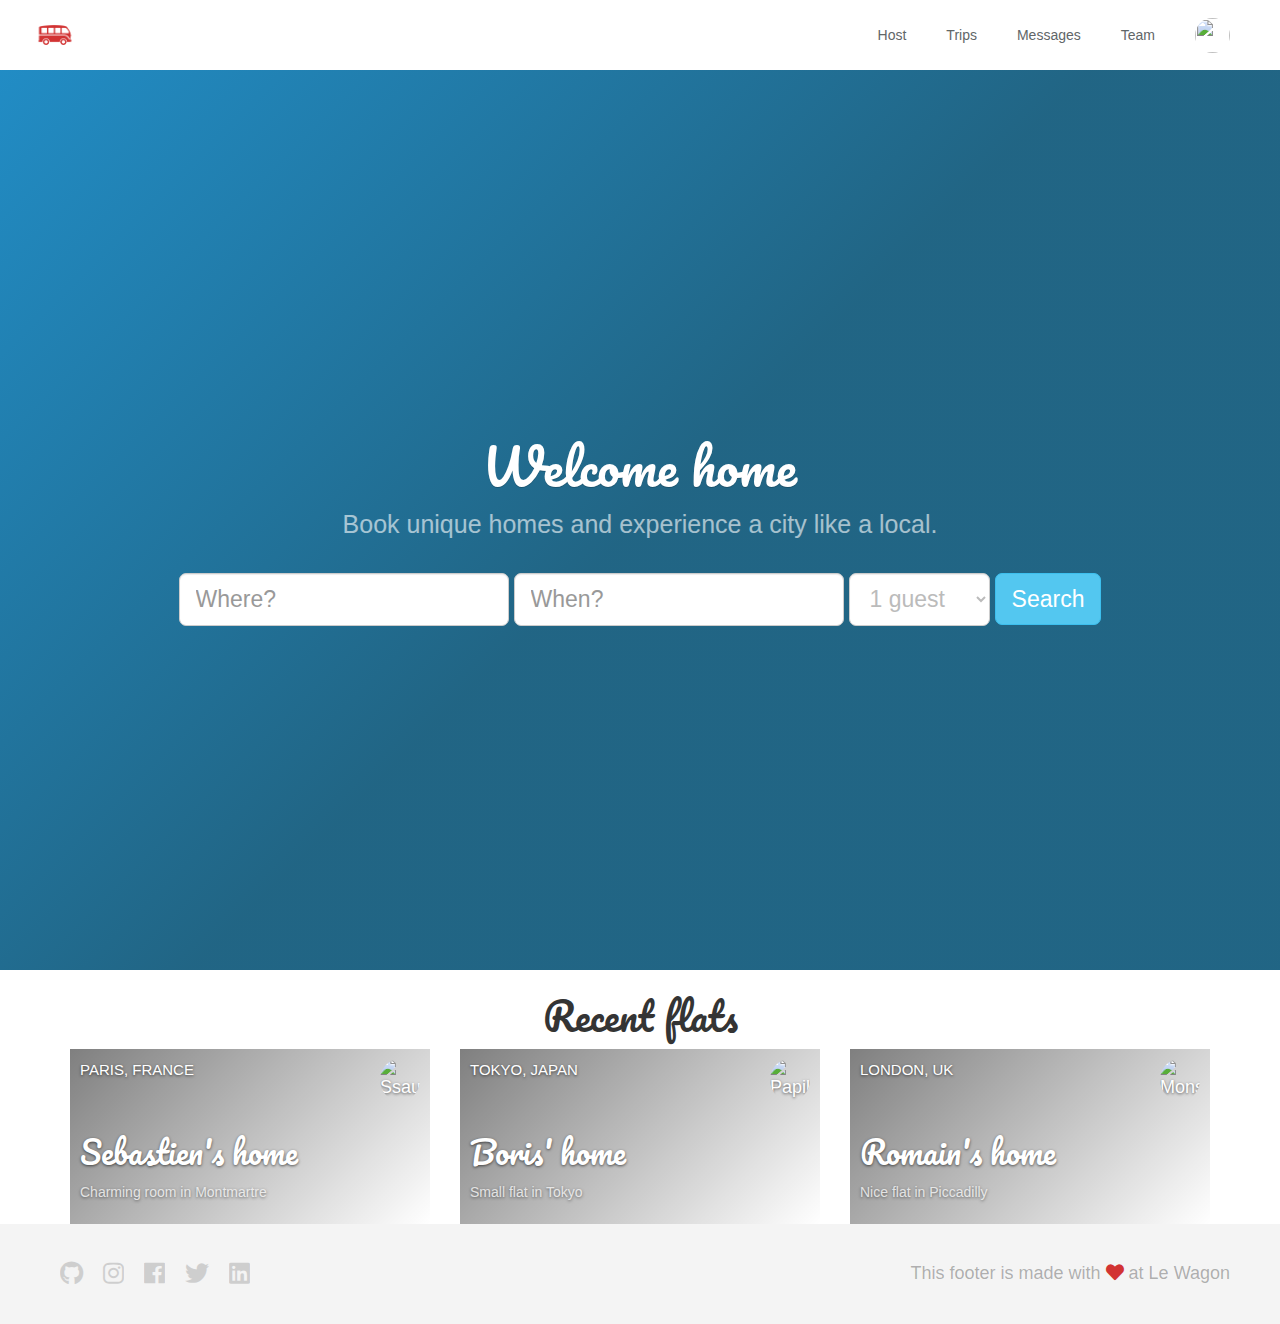
==== commit 019ef991: "Automated commit at 2018-10-08 16:28:13 UTC by middleman-deploy 2.0.0-alpha" ====
--- a/index.html
+++ b/index.html
@@ -7,7 +7,7 @@
           content="width=device-width, initial-scale=1, shrink-to-fit=no">
     <!-- Use the title from a page's frontmatter if it has one -->
     <title>Le Wagon - Middleman</title>
-    <link href="stylesheets/application-9cf22d7f.css" rel="stylesheet" />
+    <link href="stylesheets/application-94aae8a3.css" rel="stylesheet" />
     <script src="javascripts/application-93de88c9.js"></script>
     <link href="images/favicon-f15af148.png" rel="icon" type="image/png" />
   </head>
@@ -29,7 +29,7 @@
     <!-- Profile picture with dropdown list -->
     <div class="navbar-wagon-item">
       <div class="dropdown">
-        <img src="https://kitt.lewagon.com/placeholder/users/ssaunier" class="avatar dropdown-toggle" id="navbar-wagon-menu" data-toggle="dropdown">
+        <img src="https://kitt.lewagon.com/placeholder/users/binjac" class="avatar dropdown-toggle" id="navbar-wagon-menu" data-toggle="dropdown">
         <ul class="dropdown-menu dropdown-menu-right navbar-wagon-dropdown-menu">
           <li><a href="#">Profile</a></li>
           <li><a href="#">Dashboard</a></li>
@@ -54,20 +54,58 @@
 
     <div class="banner" style="background-image: linear-gradient(-225deg, rgba(0,101,168,0.6) 0%, rgba(0,36,61,0.6) 50%), url('https://kitt.lewagon.com/placeholder/cities/berlin');">
   <div class="banner-content">
-    <h1>Le Wagon Berlin</h1>
-    <p>Learn to code with us in Berlin</p>
-    <a class="btn btn-primary btn-lg">Start now</a>
+    <h1>Welcome home</h1>
+    <p>Book unique homes and experience a city like a local.</p>
+    <form action="#" class="form-inline">
+      <input type="text" class="form-control input-lg" placeholder="Where?">
+      <input type="text" class="form-control input-lg" placeholder="When?">
+      <select name="" id="" class="form-control input-lg">
+        <option value="1">1 guest</option>
+        <option value="2">2 guests</option>
+        <option value="3">3 guests</option>
+      </select>
+      <input type="submit" class="btn btn-primary btn-lg" value="Search">
+      </form>
   </div>
 </div>
 
-<div class="card" style="background-image: linear-gradient(rgba(0,0,0,0.3), rgba(0,0,0,0.2)), url('https://kitt.lewagon.com/placeholder/cities/shanghai');">
-  <div class="card-category">Popular</div>
-  <div class="card-description">
-    <h2>Le Wagon Shanghai</h2>
-    <p>Very cool city, the best</p>
+<div class="container" id="home-flats">
+  <h2 class="text-center">Recent flats</h2>
+  <div class="row">
+      <div class="col-xs-12 col-sm-6 col-md-4">
+        <div class="card" style="background-image: linear-gradient(-225deg, rgba(0,0,0,0.5) 0%, rgba(0,0,0,0) 100%), url('https://kitt.lewagon.com/placeholder/cities/paris');">
+          <div class="card-category">Paris, France</div>
+          <div class="card-description">
+            <h3>Sebastien's home</h3>
+            <p>Charming room in Montmartre</p>
+          </div>
+          <img src="https://kitt.lewagon.com/placeholder/users/ssaunier" class="card-user" alt="Ssaunier" />
+          <a href="flats/ssaunier.html" class="card-link"></a>
+        </div>
+      </div>
+      <div class="col-xs-12 col-sm-6 col-md-4">
+        <div class="card" style="background-image: linear-gradient(-225deg, rgba(0,0,0,0.5) 0%, rgba(0,0,0,0) 100%), url('https://kitt.lewagon.com/placeholder/cities/tokyo');">
+          <div class="card-category">Tokyo, Japan</div>
+          <div class="card-description">
+            <h3>Boris' home</h3>
+            <p>Small flat in Tokyo</p>
+          </div>
+          <img src="https://kitt.lewagon.com/placeholder/users/papillard" class="card-user" alt="Papillard" />
+          <a href="flats/papillard.html" class="card-link"></a>
+        </div>
+      </div>
+      <div class="col-xs-12 col-sm-6 col-md-4">
+        <div class="card" style="background-image: linear-gradient(-225deg, rgba(0,0,0,0.5) 0%, rgba(0,0,0,0) 100%), url('https://kitt.lewagon.com/placeholder/cities/london');">
+          <div class="card-category">London, UK</div>
+          <div class="card-description">
+            <h3>Romain's home</h3>
+            <p>Nice flat in Piccadilly</p>
+          </div>
+          <img src="https://kitt.lewagon.com/placeholder/users/monsieurpaillard" class="card-user" alt="Monsieurpaillard" />
+          <a href="flats/monsieurpaillard.html" class="card-link"></a>
+        </div>
+      </div>
   </div>
-  <img class="card-user" src="https://kitt.lewagon.com/placeholder/users/tgenaitay">
-  <a class="card-link" href="#" ></a>
 </div>
 
     <div class="footer">
--- a/stylesheets/application-94aae8a3.css
+++ b/stylesheets/application-94aae8a3.css
@@ -0,0 +1,8 @@
+@import url("https://fonts.googleapis.com/css?family=Pacifico|Roboto:100,300,400");/*!
+ * Bootstrap v3.3.7 (http://getbootstrap.com)
+ * Copyright 2011-2016 Twitter, Inc.
+ * Licensed under MIT (https://github.com/twbs/bootstrap/blob/master/LICENSE)
+ *//*! normalize.css v3.0.3 | MIT License | github.com/necolas/normalize.css */html{font-family:sans-serif;-ms-text-size-adjust:100%;-webkit-text-size-adjust:100%}body{margin:0}article,aside,details,figcaption,figure,footer,header,hgroup,main,menu,nav,section,summary{display:block}audio,canvas,progress,video{display:inline-block;vertical-align:baseline}audio:not([controls]){display:none;height:0}[hidden],template{display:none}a{background-color:transparent}a:active,a:hover{outline:0}abbr[title]{border-bottom:1px dotted}b,strong{font-weight:bold}dfn{font-style:italic}h1{font-size:2em;margin:0.67em 0}mark{background:#ff0;color:#000}small{font-size:80%}sub,sup{font-size:75%;line-height:0;position:relative;vertical-align:baseline}sup{top:-0.5em}sub{bottom:-0.25em}img{border:0}svg:not(:root){overflow:hidden}figure{margin:1em 40px}hr{-webkit-box-sizing:content-box;box-sizing:content-box;height:0}pre{overflow:auto}code,kbd,pre,samp{font-family:monospace, monospace;font-size:1em}button,input,optgroup,select,textarea{color:inherit;font:inherit;margin:0}button{overflow:visible}button,select{text-transform:none}button,html input[type="button"],input[type="reset"],input[type="submit"]{-webkit-appearance:button;cursor:pointer}button[disabled],html input[disabled]{cursor:default}button::-moz-focus-inner,input::-moz-focus-inner{border:0;padding:0}input{line-height:normal}input[type="checkbox"],input[type="radio"]{-webkit-box-sizing:border-box;box-sizing:border-box;padding:0}input[type="number"]::-webkit-inner-spin-button,input[type="number"]::-webkit-outer-spin-button{height:auto}input[type="search"]{-webkit-appearance:textfield;-webkit-box-sizing:content-box;box-sizing:content-box}input[type="search"]::-webkit-search-cancel-button,input[type="search"]::-webkit-search-decoration{-webkit-appearance:none}fieldset{border:1px solid #c0c0c0;margin:0 2px;padding:0.35em 0.625em 0.75em}legend{border:0;padding:0}textarea{overflow:auto}optgroup{font-weight:bold}table{border-collapse:collapse;border-spacing:0}td,th{padding:0}/*! Source: https://github.com/h5bp/html5-boilerplate/blob/master/src/css/main.css */@media print{*,*:before,*:after{background:transparent !important;color:#000 !important;-webkit-box-shadow:none !important;box-shadow:none !important;text-shadow:none !important}a,a:visited{text-decoration:underline}a[href]:after{content:" (" attr(href) ")"}abbr[title]:after{content:" (" attr(title) ")"}a[href^="#"]:after,a[href^="javascript:"]:after{content:""}pre,blockquote{border:1px solid #999;page-break-inside:avoid}thead{display:table-header-group}tr,img{page-break-inside:avoid}img{max-width:100% !important}p,h2,h3{orphans:3;widows:3}h2,h3{page-break-after:avoid}.navbar{display:none}.btn>.caret,.dropup>.btn>.caret{border-top-color:#000 !important}.label{border:1px solid #000}.table{border-collapse:collapse !important}.table td,.table th{background-color:#fff !important}.table-bordered th,.table-bordered td{border:1px solid #ddd !important}}@font-face{font-family:'Glyphicons Halflings';src:url("../assets/bootstrap/glyphicons-halflings-regular-86b6f62b.eot");src:url("../assets/bootstrap/glyphicons-halflings-regular-86b6f62b.eot?#iefix") format("embedded-opentype"),url("../assets/bootstrap/glyphicons-halflings-regular-ca35b697.woff2") format("woff2"),url("../assets/bootstrap/glyphicons-halflings-regular-278e49a8.woff") format("woff"),url("../assets/bootstrap/glyphicons-halflings-regular-44bc1850.ttf") format("truetype"),url("../assets/bootstrap/glyphicons-halflings-regular-de51a849.svg#glyphicons_halflingsregular") format("svg")}.glyphicon{position:relative;top:1px;display:inline-block;font-family:'Glyphicons Halflings';font-style:normal;font-weight:normal;line-height:1;-webkit-font-smoothing:antialiased;-moz-osx-font-smoothing:grayscale}.glyphicon-asterisk:before{content:"\002a"}.glyphicon-plus:before{content:"\002b"}.glyphicon-euro:before,.glyphicon-eur:before{content:"\20ac"}.glyphicon-minus:before{content:"\2212"}.glyphicon-cloud:before{content:"\2601"}.glyphicon-envelope:before{content:"\2709"}.glyphicon-pencil:before{content:"\270f"}.glyphicon-glass:before{content:"\e001"}.glyphicon-music:before{content:"\e002"}.glyphicon-search:before{content:"\e003"}.glyphicon-heart:before{content:"\e005"}.glyphicon-star:before{content:"\e006"}.glyphicon-star-empty:before{content:"\e007"}.glyphicon-user:before{content:"\e008"}.glyphicon-film:before{content:"\e009"}.glyphicon-th-large:before{content:"\e010"}.glyphicon-th:before{content:"\e011"}.glyphicon-th-list:before{content:"\e012"}.glyphicon-ok:before{content:"\e013"}.glyphicon-remove:before{content:"\e014"}.glyphicon-zoom-in:before{content:"\e015"}.glyphicon-zoom-out:before{content:"\e016"}.glyphicon-off:before{content:"\e017"}.glyphicon-signal:before{content:"\e018"}.glyphicon-cog:before{content:"\e019"}.glyphicon-trash:before{content:"\e020"}.glyphicon-home:before{content:"\e021"}.glyphicon-file:before{content:"\e022"}.glyphicon-time:before{content:"\e023"}.glyphicon-road:before{content:"\e024"}.glyphicon-download-alt:before{content:"\e025"}.glyphicon-download:before{content:"\e026"}.glyphicon-upload:before{content:"\e027"}.glyphicon-inbox:before{content:"\e028"}.glyphicon-play-circle:before{content:"\e029"}.glyphicon-repeat:before{content:"\e030"}.glyphicon-refresh:before{content:"\e031"}.glyphicon-list-alt:before{content:"\e032"}.glyphicon-lock:before{content:"\e033"}.glyphicon-flag:before{content:"\e034"}.glyphicon-headphones:before{content:"\e035"}.glyphicon-volume-off:before{content:"\e036"}.glyphicon-volume-down:before{content:"\e037"}.glyphicon-volume-up:before{content:"\e038"}.glyphicon-qrcode:before{content:"\e039"}.glyphicon-barcode:before{content:"\e040"}.glyphicon-tag:before{content:"\e041"}.glyphicon-tags:before{content:"\e042"}.glyphicon-book:before{content:"\e043"}.glyphicon-bookmark:before{content:"\e044"}.glyphicon-print:before{content:"\e045"}.glyphicon-camera:before{content:"\e046"}.glyphicon-font:before{content:"\e047"}.glyphicon-bold:before{content:"\e048"}.glyphicon-italic:before{content:"\e049"}.glyphicon-text-height:before{content:"\e050"}.glyphicon-text-width:before{content:"\e051"}.glyphicon-align-left:before{content:"\e052"}.glyphicon-align-center:before{content:"\e053"}.glyphicon-align-right:before{content:"\e054"}.glyphicon-align-justify:before{content:"\e055"}.glyphicon-list:before{content:"\e056"}.glyphicon-indent-left:before{content:"\e057"}.glyphicon-indent-right:before{content:"\e058"}.glyphicon-facetime-video:before{content:"\e059"}.glyphicon-picture:before{content:"\e060"}.glyphicon-map-marker:before{content:"\e062"}.glyphicon-adjust:before{content:"\e063"}.glyphicon-tint:before{content:"\e064"}.glyphicon-edit:before{content:"\e065"}.glyphicon-share:before{content:"\e066"}.glyphicon-check:before{content:"\e067"}.glyphicon-move:before{content:"\e068"}.glyphicon-step-backward:before{content:"\e069"}.glyphicon-fast-backward:before{content:"\e070"}.glyphicon-backward:before{content:"\e071"}.glyphicon-play:before{content:"\e072"}.glyphicon-pause:before{content:"\e073"}.glyphicon-stop:before{content:"\e074"}.glyphicon-forward:before{content:"\e075"}.glyphicon-fast-forward:before{content:"\e076"}.glyphicon-step-forward:before{content:"\e077"}.glyphicon-eject:before{content:"\e078"}.glyphicon-chevron-left:before{content:"\e079"}.glyphicon-chevron-right:before{content:"\e080"}.glyphicon-plus-sign:before{content:"\e081"}.glyphicon-minus-sign:before{content:"\e082"}.glyphicon-remove-sign:before{content:"\e083"}.glyphicon-ok-sign:before{content:"\e084"}.glyphicon-question-sign:before{content:"\e085"}.glyphicon-info-sign:before{content:"\e086"}.glyphicon-screenshot:before{content:"\e087"}.glyphicon-remove-circle:before{content:"\e088"}.glyphicon-ok-circle:before{content:"\e089"}.glyphicon-ban-circle:before{content:"\e090"}.glyphicon-arrow-left:before{content:"\e091"}.glyphicon-arrow-right:before{content:"\e092"}.glyphicon-arrow-up:before{content:"\e093"}.glyphicon-arrow-down:before{content:"\e094"}.glyphicon-share-alt:before{content:"\e095"}.glyphicon-resize-full:before{content:"\e096"}.glyphicon-resize-small:before{content:"\e097"}.glyphicon-exclamation-sign:before{content:"\e101"}.glyphicon-gift:before{content:"\e102"}.glyphicon-leaf:before{content:"\e103"}.glyphicon-fire:before{content:"\e104"}.glyphicon-eye-open:before{content:"\e105"}.glyphicon-eye-close:before{content:"\e106"}.glyphicon-warning-sign:before{content:"\e107"}.glyphicon-plane:before{content:"\e108"}.glyphicon-calendar:before{content:"\e109"}.glyphicon-random:before{content:"\e110"}.glyphicon-comment:before{content:"\e111"}.glyphicon-magnet:before{content:"\e112"}.glyphicon-chevron-up:before{content:"\e113"}.glyphicon-chevron-down:before{content:"\e114"}.glyphicon-retweet:before{content:"\e115"}.glyphicon-shopping-cart:before{content:"\e116"}.glyphicon-folder-close:before{content:"\e117"}.glyphicon-folder-open:before{content:"\e118"}.glyphicon-resize-vertical:before{content:"\e119"}.glyphicon-resize-horizontal:before{content:"\e120"}.glyphicon-hdd:before{content:"\e121"}.glyphicon-bullhorn:before{content:"\e122"}.glyphicon-bell:before{content:"\e123"}.glyphicon-certificate:before{content:"\e124"}.glyphicon-thumbs-up:before{content:"\e125"}.glyphicon-thumbs-down:before{content:"\e126"}.glyphicon-hand-right:before{content:"\e127"}.glyphicon-hand-left:before{content:"\e128"}.glyphicon-hand-up:before{content:"\e129"}.glyphicon-hand-down:before{content:"\e130"}.glyphicon-circle-arrow-right:before{content:"\e131"}.glyphicon-circle-arrow-left:before{content:"\e132"}.glyphicon-circle-arrow-up:before{content:"\e133"}.glyphicon-circle-arrow-down:before{content:"\e134"}.glyphicon-globe:before{content:"\e135"}.glyphicon-wrench:before{content:"\e136"}.glyphicon-tasks:before{content:"\e137"}.glyphicon-filter:before{content:"\e138"}.glyphicon-briefcase:before{content:"\e139"}.glyphicon-fullscreen:before{content:"\e140"}.glyphicon-dashboard:before{content:"\e141"}.glyphicon-paperclip:before{content:"\e142"}.glyphicon-heart-empty:before{content:"\e143"}.glyphicon-link:before{content:"\e144"}.glyphicon-phone:before{content:"\e145"}.glyphicon-pushpin:before{content:"\e146"}.glyphicon-usd:before{content:"\e148"}.glyphicon-gbp:before{content:"\e149"}.glyphicon-sort:before{content:"\e150"}.glyphicon-sort-by-alphabet:before{content:"\e151"}.glyphicon-sort-by-alphabet-alt:before{content:"\e152"}.glyphicon-sort-by-order:before{content:"\e153"}.glyphicon-sort-by-order-alt:before{content:"\e154"}.glyphicon-sort-by-attributes:before{content:"\e155"}.glyphicon-sort-by-attributes-alt:before{content:"\e156"}.glyphicon-unchecked:before{content:"\e157"}.glyphicon-expand:before{content:"\e158"}.glyphicon-collapse-down:before{content:"\e159"}.glyphicon-collapse-up:before{content:"\e160"}.glyphicon-log-in:before{content:"\e161"}.glyphicon-flash:before{content:"\e162"}.glyphicon-log-out:before{content:"\e163"}.glyphicon-new-window:before{content:"\e164"}.glyphicon-record:before{content:"\e165"}.glyphicon-save:before{content:"\e166"}.glyphicon-open:before{content:"\e167"}.glyphicon-saved:before{content:"\e168"}.glyphicon-import:before{content:"\e169"}.glyphicon-export:before{content:"\e170"}.glyphicon-send:before{content:"\e171"}.glyphicon-floppy-disk:before{content:"\e172"}.glyphicon-floppy-saved:before{content:"\e173"}.glyphicon-floppy-remove:before{content:"\e174"}.glyphicon-floppy-save:before{content:"\e175"}.glyphicon-floppy-open:before{content:"\e176"}.glyphicon-credit-card:before{content:"\e177"}.glyphicon-transfer:before{content:"\e178"}.glyphicon-cutlery:before{content:"\e179"}.glyphicon-header:before{content:"\e180"}.glyphicon-compressed:before{content:"\e181"}.glyphicon-earphone:before{content:"\e182"}.glyphicon-phone-alt:before{content:"\e183"}.glyphicon-tower:before{content:"\e184"}.glyphicon-stats:before{content:"\e185"}.glyphicon-sd-video:before{content:"\e186"}.glyphicon-hd-video:before{content:"\e187"}.glyphicon-subtitles:before{content:"\e188"}.glyphicon-sound-stereo:before{content:"\e189"}.glyphicon-sound-dolby:before{content:"\e190"}.glyphicon-sound-5-1:before{content:"\e191"}.glyphicon-sound-6-1:before{content:"\e192"}.glyphicon-sound-7-1:before{content:"\e193"}.glyphicon-copyright-mark:before{content:"\e194"}.glyphicon-registration-mark:before{content:"\e195"}.glyphicon-cloud-download:before{content:"\e197"}.glyphicon-cloud-upload:before{content:"\e198"}.glyphicon-tree-conifer:before{content:"\e199"}.glyphicon-tree-deciduous:before{content:"\e200"}.glyphicon-cd:before{content:"\e201"}.glyphicon-save-file:before{content:"\e202"}.glyphicon-open-file:before{content:"\e203"}.glyphicon-level-up:before{content:"\e204"}.glyphicon-copy:before{content:"\e205"}.glyphicon-paste:before{content:"\e206"}.glyphicon-alert:before{content:"\e209"}.glyphicon-equalizer:before{content:"\e210"}.glyphicon-king:before{content:"\e211"}.glyphicon-queen:before{content:"\e212"}.glyphicon-pawn:before{content:"\e213"}.glyphicon-bishop:before{content:"\e214"}.glyphicon-knight:before{content:"\e215"}.glyphicon-baby-formula:before{content:"\e216"}.glyphicon-tent:before{content:"\26fa"}.glyphicon-blackboard:before{content:"\e218"}.glyphicon-bed:before{content:"\e219"}.glyphicon-apple:before{content:"\f8ff"}.glyphicon-erase:before{content:"\e221"}.glyphicon-hourglass:before{content:"\231b"}.glyphicon-lamp:before{content:"\e223"}.glyphicon-duplicate:before{content:"\e224"}.glyphicon-piggy-bank:before{content:"\e225"}.glyphicon-scissors:before{content:"\e226"}.glyphicon-bitcoin:before{content:"\e227"}.glyphicon-btc:before{content:"\e227"}.glyphicon-xbt:before{content:"\e227"}.glyphicon-yen:before{content:"\00a5"}.glyphicon-jpy:before{content:"\00a5"}.glyphicon-ruble:before{content:"\20bd"}.glyphicon-rub:before{content:"\20bd"}.glyphicon-scale:before{content:"\e230"}.glyphicon-ice-lolly:before{content:"\e231"}.glyphicon-ice-lolly-tasted:before{content:"\e232"}.glyphicon-education:before{content:"\e233"}.glyphicon-option-horizontal:before{content:"\e234"}.glyphicon-option-vertical:before{content:"\e235"}.glyphicon-menu-hamburger:before{content:"\e236"}.glyphicon-modal-window:before{content:"\e237"}.glyphicon-oil:before{content:"\e238"}.glyphicon-grain:before{content:"\e239"}.glyphicon-sunglasses:before{content:"\e240"}.glyphicon-text-size:before{content:"\e241"}.glyphicon-text-color:before{content:"\e242"}.glyphicon-text-background:before{content:"\e243"}.glyphicon-object-align-top:before{content:"\e244"}.glyphicon-object-align-bottom:before{content:"\e245"}.glyphicon-object-align-horizontal:before{content:"\e246"}.glyphicon-object-align-left:before{content:"\e247"}.glyphicon-object-align-vertical:before{content:"\e248"}.glyphicon-object-align-right:before{content:"\e249"}.glyphicon-triangle-right:before{content:"\e250"}.glyphicon-triangle-left:before{content:"\e251"}.glyphicon-triangle-bottom:before{content:"\e252"}.glyphicon-triangle-top:before{content:"\e253"}.glyphicon-console:before{content:"\e254"}.glyphicon-superscript:before{content:"\e255"}.glyphicon-subscript:before{content:"\e256"}.glyphicon-menu-left:before{content:"\e257"}.glyphicon-menu-right:before{content:"\e258"}.glyphicon-menu-down:before{content:"\e259"}.glyphicon-menu-up:before{content:"\e260"}*{-webkit-box-sizing:border-box;box-sizing:border-box}*:before,*:after{-webkit-box-sizing:border-box;box-sizing:border-box}html{font-size:10px;-webkit-tap-highlight-color:transparent}body{font-family:"Roboto", "Helvetica", "sans-serif";font-size:18px;line-height:1.42857143;color:#eeeeee;background-color:#f2f2f2}input,button,select,textarea{font-family:inherit;font-size:inherit;line-height:inherit}a{color:#53c7f0;text-decoration:none}a:hover,a:focus{color:#14ade3;text-decoration:underline}a:focus{outline:5px auto -webkit-focus-ring-color;outline-offset:-2px}figure{margin:0}img{vertical-align:middle}.img-responsive{display:block;max-width:100%;height:auto}.img-rounded{border-radius:7px}.img-thumbnail{padding:4px;line-height:1.42857143;background-color:#f2f2f2;border:1px solid #ddd;border-radius:7px;-webkit-transition:all 0.2s ease-in-out;transition:all 0.2s ease-in-out;display:inline-block;max-width:100%;height:auto}.img-circle{border-radius:50%}hr{margin-top:25px;margin-bottom:25px;border:0;border-top:1px solid white}.sr-only{position:absolute;width:1px;height:1px;margin:-1px;padding:0;overflow:hidden;clip:rect(0, 0, 0, 0);border:0}.sr-only-focusable:active,.sr-only-focusable:focus{position:static;width:auto;height:auto;margin:0;overflow:visible;clip:auto}[role="button"]{cursor:pointer}h1,h2,h3,h4,h5,h6,.h1,.h2,.h3,.h4,.h5,.h6{font-family:"Pacifico", "Helvetica", "sans-serif";font-weight:500;line-height:1.1;color:inherit}h1 small,h1 .small,h2 small,h2 .small,h3 small,h3 .small,h4 small,h4 .small,h5 small,h5 .small,h6 small,h6 .small,.h1 small,.h1 .small,.h2 small,.h2 .small,.h3 small,.h3 .small,.h4 small,.h4 .small,.h5 small,.h5 .small,.h6 small,.h6 .small{font-weight:normal;line-height:1;color:white}h1,.h1,h2,.h2,h3,.h3{margin-top:25px;margin-bottom:12.5px}h1 small,h1 .small,.h1 small,.h1 .small,h2 small,h2 .small,.h2 small,.h2 .small,h3 small,h3 .small,.h3 small,.h3 .small{font-size:65%}h4,.h4,h5,.h5,h6,.h6{margin-top:12.5px;margin-bottom:12.5px}h4 small,h4 .small,.h4 small,.h4 .small,h5 small,h5 .small,.h5 small,.h5 .small,h6 small,h6 .small,.h6 small,.h6 .small{font-size:75%}h1,.h1{font-size:46px}h2,.h2{font-size:38px}h3,.h3{font-size:31px}h4,.h4{font-size:23px}h5,.h5{font-size:18px}h6,.h6{font-size:16px}p{margin:0 0 12.5px}.lead{margin-bottom:25px;font-size:20px;font-weight:300;line-height:1.4}@media (min-width: 768px){.lead{font-size:27px}}small,.small{font-size:88%}mark,.mark{background-color:#fcf8e3;padding:.2em}.text-left{text-align:left}.text-right{text-align:right}.text-center{text-align:center}.text-justify{text-align:justify}.text-nowrap{white-space:nowrap}.text-lowercase{text-transform:lowercase}.text-uppercase,.initialism{text-transform:uppercase}.text-capitalize{text-transform:capitalize}.text-muted{color:white}.text-primary{color:#53c7f0}a.text-primary:hover,a.text-primary:focus{color:#24b8ec}.text-success{color:#3c763d}a.text-success:hover,a.text-success:focus{color:#2b542c}.text-info{color:#31708f}a.text-info:hover,a.text-info:focus{color:#245269}.text-warning{color:#8a6d3b}a.text-warning:hover,a.text-warning:focus{color:#66512c}.text-danger{color:#a94442}a.text-danger:hover,a.text-danger:focus{color:#843534}.bg-primary{color:#fff}.bg-primary{background-color:#53c7f0}a.bg-primary:hover,a.bg-primary:focus{background-color:#24b8ec}.bg-success{background-color:#dff0d8}a.bg-success:hover,a.bg-success:focus{background-color:#c1e2b3}.bg-info{background-color:#d9edf7}a.bg-info:hover,a.bg-info:focus{background-color:#afd9ee}.bg-warning{background-color:#fcf8e3}a.bg-warning:hover,a.bg-warning:focus{background-color:#f7ecb5}.bg-danger{background-color:#f2dede}a.bg-danger:hover,a.bg-danger:focus{background-color:#e4b9b9}.page-header{padding-bottom:11.5px;margin:50px 0 25px;border-bottom:1px solid white}ul,ol{margin-top:0;margin-bottom:12.5px}ul ul,ul ol,ol ul,ol ol{margin-bottom:0}.list-unstyled{padding-left:0;list-style:none}.list-inline{padding-left:0;list-style:none;margin-left:-5px}.list-inline>li{display:inline-block;padding-left:5px;padding-right:5px}dl{margin-top:0;margin-bottom:25px}dt,dd{line-height:1.42857143}dt{font-weight:bold}dd{margin-left:0}.dl-horizontal dd:before,.dl-horizontal dd:after{content:" ";display:table}.dl-horizontal dd:after{clear:both}@media (min-width: 768px){.dl-horizontal dt{float:left;width:160px;clear:left;text-align:right;overflow:hidden;text-overflow:ellipsis;white-space:nowrap}.dl-horizontal dd{margin-left:180px}}abbr[title],abbr[data-original-title]{cursor:help;border-bottom:1px dotted white}.initialism{font-size:90%}blockquote{padding:12.5px 25px;margin:0 0 25px;font-size:22.5px;border-left:5px solid white}blockquote p:last-child,blockquote ul:last-child,blockquote ol:last-child{margin-bottom:0}blockquote footer,blockquote small,blockquote .small{display:block;font-size:80%;line-height:1.42857143;color:white}blockquote footer:before,blockquote small:before,blockquote .small:before{content:'\2014 \00A0'}.blockquote-reverse,blockquote.pull-right{padding-right:15px;padding-left:0;border-right:5px solid white;border-left:0;text-align:right}.blockquote-reverse footer:before,.blockquote-reverse small:before,.blockquote-reverse .small:before,blockquote.pull-right footer:before,blockquote.pull-right small:before,blockquote.pull-right .small:before{content:''}.blockquote-reverse footer:after,.blockquote-reverse small:after,.blockquote-reverse .small:after,blockquote.pull-right footer:after,blockquote.pull-right small:after,blockquote.pull-right .small:after{content:'\00A0 \2014'}address{margin-bottom:25px;font-style:normal;line-height:1.42857143}code,kbd,pre,samp{font-family:Menlo, Monaco, Consolas, "Courier New", monospace}code{padding:2px 4px;font-size:90%;color:#c7254e;background-color:#f9f2f4;border-radius:7px}kbd{padding:2px 4px;font-size:90%;color:#fff;background-color:#333;border-radius:7px;-webkit-box-shadow:inset 0 -1px 0 rgba(0,0,0,0.25);box-shadow:inset 0 -1px 0 rgba(0,0,0,0.25)}kbd kbd{padding:0;font-size:100%;font-weight:bold;-webkit-box-shadow:none;box-shadow:none}pre{display:block;padding:12px;margin:0 0 12.5px;font-size:17px;line-height:1.42857143;word-break:break-all;word-wrap:break-word;color:#eeeeee;background-color:#f5f5f5;border:1px solid #ccc;border-radius:7px}pre code{padding:0;font-size:inherit;color:inherit;white-space:pre-wrap;background-color:transparent;border-radius:0}.pre-scrollable{max-height:340px;overflow-y:scroll}.container{margin-right:auto;margin-left:auto;padding-left:15px;padding-right:15px}.container:before,.container:after{content:" ";display:table}.container:after{clear:both}@media (min-width: 768px){.container{width:750px}}@media (min-width: 992px){.container{width:970px}}@media (min-width: 1200px){.container{width:1170px}}.container-fluid{margin-right:auto;margin-left:auto;padding-left:15px;padding-right:15px}.container-fluid:before,.container-fluid:after{content:" ";display:table}.container-fluid:after{clear:both}.row{margin-left:-15px;margin-right:-15px}.row:before,.row:after{content:" ";display:table}.row:after{clear:both}.col-xs-1,.col-sm-1,.col-md-1,.col-lg-1,.col-xs-2,.col-sm-2,.col-md-2,.col-lg-2,.col-xs-3,.col-sm-3,.col-md-3,.col-lg-3,.col-xs-4,.col-sm-4,.col-md-4,.col-lg-4,.col-xs-5,.col-sm-5,.col-md-5,.col-lg-5,.col-xs-6,.col-sm-6,.col-md-6,.col-lg-6,.col-xs-7,.col-sm-7,.col-md-7,.col-lg-7,.col-xs-8,.col-sm-8,.col-md-8,.col-lg-8,.col-xs-9,.col-sm-9,.col-md-9,.col-lg-9,.col-xs-10,.col-sm-10,.col-md-10,.col-lg-10,.col-xs-11,.col-sm-11,.col-md-11,.col-lg-11,.col-xs-12,.col-sm-12,.col-md-12,.col-lg-12{position:relative;min-height:1px;padding-left:15px;padding-right:15px}.col-xs-1,.col-xs-2,.col-xs-3,.col-xs-4,.col-xs-5,.col-xs-6,.col-xs-7,.col-xs-8,.col-xs-9,.col-xs-10,.col-xs-11,.col-xs-12{float:left}.col-xs-1{width:8.33333333%}.col-xs-2{width:16.66666667%}.col-xs-3{width:25%}.col-xs-4{width:33.33333333%}.col-xs-5{width:41.66666667%}.col-xs-6{width:50%}.col-xs-7{width:58.33333333%}.col-xs-8{width:66.66666667%}.col-xs-9{width:75%}.col-xs-10{width:83.33333333%}.col-xs-11{width:91.66666667%}.col-xs-12{width:100%}.col-xs-pull-0{right:auto}.col-xs-pull-1{right:8.33333333%}.col-xs-pull-2{right:16.66666667%}.col-xs-pull-3{right:25%}.col-xs-pull-4{right:33.33333333%}.col-xs-pull-5{right:41.66666667%}.col-xs-pull-6{right:50%}.col-xs-pull-7{right:58.33333333%}.col-xs-pull-8{right:66.66666667%}.col-xs-pull-9{right:75%}.col-xs-pull-10{right:83.33333333%}.col-xs-pull-11{right:91.66666667%}.col-xs-pull-12{right:100%}.col-xs-push-0{left:auto}.col-xs-push-1{left:8.33333333%}.col-xs-push-2{left:16.66666667%}.col-xs-push-3{left:25%}.col-xs-push-4{left:33.33333333%}.col-xs-push-5{left:41.66666667%}.col-xs-push-6{left:50%}.col-xs-push-7{left:58.33333333%}.col-xs-push-8{left:66.66666667%}.col-xs-push-9{left:75%}.col-xs-push-10{left:83.33333333%}.col-xs-push-11{left:91.66666667%}.col-xs-push-12{left:100%}.col-xs-offset-0{margin-left:0%}.col-xs-offset-1{margin-left:8.33333333%}.col-xs-offset-2{margin-left:16.66666667%}.col-xs-offset-3{margin-left:25%}.col-xs-offset-4{margin-left:33.33333333%}.col-xs-offset-5{margin-left:41.66666667%}.col-xs-offset-6{margin-left:50%}.col-xs-offset-7{margin-left:58.33333333%}.col-xs-offset-8{margin-left:66.66666667%}.col-xs-offset-9{margin-left:75%}.col-xs-offset-10{margin-left:83.33333333%}.col-xs-offset-11{margin-left:91.66666667%}.col-xs-offset-12{margin-left:100%}@media (min-width: 768px){.col-sm-1,.col-sm-2,.col-sm-3,.col-sm-4,.col-sm-5,.col-sm-6,.col-sm-7,.col-sm-8,.col-sm-9,.col-sm-10,.col-sm-11,.col-sm-12{float:left}.col-sm-1{width:8.33333333%}.col-sm-2{width:16.66666667%}.col-sm-3{width:25%}.col-sm-4{width:33.33333333%}.col-sm-5{width:41.66666667%}.col-sm-6{width:50%}.col-sm-7{width:58.33333333%}.col-sm-8{width:66.66666667%}.col-sm-9{width:75%}.col-sm-10{width:83.33333333%}.col-sm-11{width:91.66666667%}.col-sm-12{width:100%}.col-sm-pull-0{right:auto}.col-sm-pull-1{right:8.33333333%}.col-sm-pull-2{right:16.66666667%}.col-sm-pull-3{right:25%}.col-sm-pull-4{right:33.33333333%}.col-sm-pull-5{right:41.66666667%}.col-sm-pull-6{right:50%}.col-sm-pull-7{right:58.33333333%}.col-sm-pull-8{right:66.66666667%}.col-sm-pull-9{right:75%}.col-sm-pull-10{right:83.33333333%}.col-sm-pull-11{right:91.66666667%}.col-sm-pull-12{right:100%}.col-sm-push-0{left:auto}.col-sm-push-1{left:8.33333333%}.col-sm-push-2{left:16.66666667%}.col-sm-push-3{left:25%}.col-sm-push-4{left:33.33333333%}.col-sm-push-5{left:41.66666667%}.col-sm-push-6{left:50%}.col-sm-push-7{left:58.33333333%}.col-sm-push-8{left:66.66666667%}.col-sm-push-9{left:75%}.col-sm-push-10{left:83.33333333%}.col-sm-push-11{left:91.66666667%}.col-sm-push-12{left:100%}.col-sm-offset-0{margin-left:0%}.col-sm-offset-1{margin-left:8.33333333%}.col-sm-offset-2{margin-left:16.66666667%}.col-sm-offset-3{margin-left:25%}.col-sm-offset-4{margin-left:33.33333333%}.col-sm-offset-5{margin-left:41.66666667%}.col-sm-offset-6{margin-left:50%}.col-sm-offset-7{margin-left:58.33333333%}.col-sm-offset-8{margin-left:66.66666667%}.col-sm-offset-9{margin-left:75%}.col-sm-offset-10{margin-left:83.33333333%}.col-sm-offset-11{margin-left:91.66666667%}.col-sm-offset-12{margin-left:100%}}@media (min-width: 992px){.col-md-1,.col-md-2,.col-md-3,.col-md-4,.col-md-5,.col-md-6,.col-md-7,.col-md-8,.col-md-9,.col-md-10,.col-md-11,.col-md-12{float:left}.col-md-1{width:8.33333333%}.col-md-2{width:16.66666667%}.col-md-3{width:25%}.col-md-4{width:33.33333333%}.col-md-5{width:41.66666667%}.col-md-6{width:50%}.col-md-7{width:58.33333333%}.col-md-8{width:66.66666667%}.col-md-9{width:75%}.col-md-10{width:83.33333333%}.col-md-11{width:91.66666667%}.col-md-12{width:100%}.col-md-pull-0{right:auto}.col-md-pull-1{right:8.33333333%}.col-md-pull-2{right:16.66666667%}.col-md-pull-3{right:25%}.col-md-pull-4{right:33.33333333%}.col-md-pull-5{right:41.66666667%}.col-md-pull-6{right:50%}.col-md-pull-7{right:58.33333333%}.col-md-pull-8{right:66.66666667%}.col-md-pull-9{right:75%}.col-md-pull-10{right:83.33333333%}.col-md-pull-11{right:91.66666667%}.col-md-pull-12{right:100%}.col-md-push-0{left:auto}.col-md-push-1{left:8.33333333%}.col-md-push-2{left:16.66666667%}.col-md-push-3{left:25%}.col-md-push-4{left:33.33333333%}.col-md-push-5{left:41.66666667%}.col-md-push-6{left:50%}.col-md-push-7{left:58.33333333%}.col-md-push-8{left:66.66666667%}.col-md-push-9{left:75%}.col-md-push-10{left:83.33333333%}.col-md-push-11{left:91.66666667%}.col-md-push-12{left:100%}.col-md-offset-0{margin-left:0%}.col-md-offset-1{margin-left:8.33333333%}.col-md-offset-2{margin-left:16.66666667%}.col-md-offset-3{margin-left:25%}.col-md-offset-4{margin-left:33.33333333%}.col-md-offset-5{margin-left:41.66666667%}.col-md-offset-6{margin-left:50%}.col-md-offset-7{margin-left:58.33333333%}.col-md-offset-8{margin-left:66.66666667%}.col-md-offset-9{margin-left:75%}.col-md-offset-10{margin-left:83.33333333%}.col-md-offset-11{margin-left:91.66666667%}.col-md-offset-12{margin-left:100%}}@media (min-width: 1200px){.col-lg-1,.col-lg-2,.col-lg-3,.col-lg-4,.col-lg-5,.col-lg-6,.col-lg-7,.col-lg-8,.col-lg-9,.col-lg-10,.col-lg-11,.col-lg-12{float:left}.col-lg-1{width:8.33333333%}.col-lg-2{width:16.66666667%}.col-lg-3{width:25%}.col-lg-4{width:33.33333333%}.col-lg-5{width:41.66666667%}.col-lg-6{width:50%}.col-lg-7{width:58.33333333%}.col-lg-8{width:66.66666667%}.col-lg-9{width:75%}.col-lg-10{width:83.33333333%}.col-lg-11{width:91.66666667%}.col-lg-12{width:100%}.col-lg-pull-0{right:auto}.col-lg-pull-1{right:8.33333333%}.col-lg-pull-2{right:16.66666667%}.col-lg-pull-3{right:25%}.col-lg-pull-4{right:33.33333333%}.col-lg-pull-5{right:41.66666667%}.col-lg-pull-6{right:50%}.col-lg-pull-7{right:58.33333333%}.col-lg-pull-8{right:66.66666667%}.col-lg-pull-9{right:75%}.col-lg-pull-10{right:83.33333333%}.col-lg-pull-11{right:91.66666667%}.col-lg-pull-12{right:100%}.col-lg-push-0{left:auto}.col-lg-push-1{left:8.33333333%}.col-lg-push-2{left:16.66666667%}.col-lg-push-3{left:25%}.col-lg-push-4{left:33.33333333%}.col-lg-push-5{left:41.66666667%}.col-lg-push-6{left:50%}.col-lg-push-7{left:58.33333333%}.col-lg-push-8{left:66.66666667%}.col-lg-push-9{left:75%}.col-lg-push-10{left:83.33333333%}.col-lg-push-11{left:91.66666667%}.col-lg-push-12{left:100%}.col-lg-offset-0{margin-left:0%}.col-lg-offset-1{margin-left:8.33333333%}.col-lg-offset-2{margin-left:16.66666667%}.col-lg-offset-3{margin-left:25%}.col-lg-offset-4{margin-left:33.33333333%}.col-lg-offset-5{margin-left:41.66666667%}.col-lg-offset-6{margin-left:50%}.col-lg-offset-7{margin-left:58.33333333%}.col-lg-offset-8{margin-left:66.66666667%}.col-lg-offset-9{margin-left:75%}.col-lg-offset-10{margin-left:83.33333333%}.col-lg-offset-11{margin-left:91.66666667%}.col-lg-offset-12{margin-left:100%}}table{background-color:transparent}caption{padding-top:8px;padding-bottom:8px;color:white;text-align:left}th{text-align:left}.table{width:100%;max-width:100%;margin-bottom:25px}.table>thead>tr>th,.table>thead>tr>td,.table>tbody>tr>th,.table>tbody>tr>td,.table>tfoot>tr>th,.table>tfoot>tr>td{padding:8px;line-height:1.42857143;vertical-align:top;border-top:1px solid #ddd}.table>thead>tr>th{vertical-align:bottom;border-bottom:2px solid #ddd}.table>caption+thead>tr:first-child>th,.table>caption+thead>tr:first-child>td,.table>colgroup+thead>tr:first-child>th,.table>colgroup+thead>tr:first-child>td,.table>thead:first-child>tr:first-child>th,.table>thead:first-child>tr:first-child>td{border-top:0}.table>tbody+tbody{border-top:2px solid #ddd}.table .table{background-color:#f2f2f2}.table-condensed>thead>tr>th,.table-condensed>thead>tr>td,.table-condensed>tbody>tr>th,.table-condensed>tbody>tr>td,.table-condensed>tfoot>tr>th,.table-condensed>tfoot>tr>td{padding:5px}.table-bordered{border:1px solid #ddd}.table-bordered>thead>tr>th,.table-bordered>thead>tr>td,.table-bordered>tbody>tr>th,.table-bordered>tbody>tr>td,.table-bordered>tfoot>tr>th,.table-bordered>tfoot>tr>td{border:1px solid #ddd}.table-bordered>thead>tr>th,.table-bordered>thead>tr>td{border-bottom-width:2px}.table-striped>tbody>tr:nth-of-type(odd){background-color:#f9f9f9}.table-hover>tbody>tr:hover{background-color:#f5f5f5}table col[class*="col-"]{position:static;float:none;display:table-column}table td[class*="col-"],table th[class*="col-"]{position:static;float:none;display:table-cell}.table>thead>tr>td.active,.table>thead>tr>th.active,.table>thead>tr.active>td,.table>thead>tr.active>th,.table>tbody>tr>td.active,.table>tbody>tr>th.active,.table>tbody>tr.active>td,.table>tbody>tr.active>th,.table>tfoot>tr>td.active,.table>tfoot>tr>th.active,.table>tfoot>tr.active>td,.table>tfoot>tr.active>th{background-color:#f5f5f5}.table-hover>tbody>tr>td.active:hover,.table-hover>tbody>tr>th.active:hover,.table-hover>tbody>tr.active:hover>td,.table-hover>tbody>tr:hover>.active,.table-hover>tbody>tr.active:hover>th{background-color:#e8e8e8}.table>thead>tr>td.success,.table>thead>tr>th.success,.table>thead>tr.success>td,.table>thead>tr.success>th,.table>tbody>tr>td.success,.table>tbody>tr>th.success,.table>tbody>tr.success>td,.table>tbody>tr.success>th,.table>tfoot>tr>td.success,.table>tfoot>tr>th.success,.table>tfoot>tr.success>td,.table>tfoot>tr.success>th{background-color:#dff0d8}.table-hover>tbody>tr>td.success:hover,.table-hover>tbody>tr>th.success:hover,.table-hover>tbody>tr.success:hover>td,.table-hover>tbody>tr:hover>.success,.table-hover>tbody>tr.success:hover>th{background-color:#d0e9c6}.table>thead>tr>td.info,.table>thead>tr>th.info,.table>thead>tr.info>td,.table>thead>tr.info>th,.table>tbody>tr>td.info,.table>tbody>tr>th.info,.table>tbody>tr.info>td,.table>tbody>tr.info>th,.table>tfoot>tr>td.info,.table>tfoot>tr>th.info,.table>tfoot>tr.info>td,.table>tfoot>tr.info>th{background-color:#d9edf7}.table-hover>tbody>tr>td.info:hover,.table-hover>tbody>tr>th.info:hover,.table-hover>tbody>tr.info:hover>td,.table-hover>tbody>tr:hover>.info,.table-hover>tbody>tr.info:hover>th{background-color:#c4e3f3}.table>thead>tr>td.warning,.table>thead>tr>th.warning,.table>thead>tr.warning>td,.table>thead>tr.warning>th,.table>tbody>tr>td.warning,.table>tbody>tr>th.warning,.table>tbody>tr.warning>td,.table>tbody>tr.warning>th,.table>tfoot>tr>td.warning,.table>tfoot>tr>th.warning,.table>tfoot>tr.warning>td,.table>tfoot>tr.warning>th{background-color:#fcf8e3}.table-hover>tbody>tr>td.warning:hover,.table-hover>tbody>tr>th.warning:hover,.table-hover>tbody>tr.warning:hover>td,.table-hover>tbody>tr:hover>.warning,.table-hover>tbody>tr.warning:hover>th{background-color:#faf2cc}.table>thead>tr>td.danger,.table>thead>tr>th.danger,.table>thead>tr.danger>td,.table>thead>tr.danger>th,.table>tbody>tr>td.danger,.table>tbody>tr>th.danger,.table>tbody>tr.danger>td,.table>tbody>tr.danger>th,.table>tfoot>tr>td.danger,.table>tfoot>tr>th.danger,.table>tfoot>tr.danger>td,.table>tfoot>tr.danger>th{background-color:#f2dede}.table-hover>tbody>tr>td.danger:hover,.table-hover>tbody>tr>th.danger:hover,.table-hover>tbody>tr.danger:hover>td,.table-hover>tbody>tr:hover>.danger,.table-hover>tbody>tr.danger:hover>th{background-color:#ebcccc}.table-responsive{overflow-x:auto;min-height:0.01%}@media screen and (max-width: 767px){.table-responsive{width:100%;margin-bottom:18.75px;overflow-y:hidden;-ms-overflow-style:-ms-autohiding-scrollbar;border:1px solid #ddd}.table-responsive>.table{margin-bottom:0}.table-responsive>.table>thead>tr>th,.table-responsive>.table>thead>tr>td,.table-responsive>.table>tbody>tr>th,.table-responsive>.table>tbody>tr>td,.table-responsive>.table>tfoot>tr>th,.table-responsive>.table>tfoot>tr>td{white-space:nowrap}.table-responsive>.table-bordered{border:0}.table-responsive>.table-bordered>thead>tr>th:first-child,.table-responsive>.table-bordered>thead>tr>td:first-child,.table-responsive>.table-bordered>tbody>tr>th:first-child,.table-responsive>.table-bordered>tbody>tr>td:first-child,.table-responsive>.table-bordered>tfoot>tr>th:first-child,.table-responsive>.table-bordered>tfoot>tr>td:first-child{border-left:0}.table-responsive>.table-bordered>thead>tr>th:last-child,.table-responsive>.table-bordered>thead>tr>td:last-child,.table-responsive>.table-bordered>tbody>tr>th:last-child,.table-responsive>.table-bordered>tbody>tr>td:last-child,.table-responsive>.table-bordered>tfoot>tr>th:last-child,.table-responsive>.table-bordered>tfoot>tr>td:last-child{border-right:0}.table-responsive>.table-bordered>tbody>tr:last-child>th,.table-responsive>.table-bordered>tbody>tr:last-child>td,.table-responsive>.table-bordered>tfoot>tr:last-child>th,.table-responsive>.table-bordered>tfoot>tr:last-child>td{border-bottom:0}}fieldset{padding:0;margin:0;border:0;min-width:0}legend{display:block;width:100%;padding:0;margin-bottom:25px;font-size:27px;line-height:inherit;color:#eeeeee;border:0;border-bottom:1px solid #e5e5e5}label{display:inline-block;max-width:100%;margin-bottom:5px;font-weight:bold}input[type="search"]{-webkit-box-sizing:border-box;box-sizing:border-box}input[type="radio"],input[type="checkbox"]{margin:4px 0 0;margin-top:1px \9;line-height:normal}input[type="file"]{display:block}input[type="range"]{display:block;width:100%}select[multiple],select[size]{height:auto}input[type="file"]:focus,input[type="radio"]:focus,input[type="checkbox"]:focus{outline:5px auto -webkit-focus-ring-color;outline-offset:-2px}output{display:block;padding-top:7px;font-size:18px;line-height:1.42857143;color:#bbbbbb}.form-control{display:block;width:100%;height:39px;padding:6px 12px;font-size:18px;line-height:1.42857143;color:#bbbbbb;background-color:#fff;background-image:none;border:1px solid #ccc;border-radius:7px;-webkit-box-shadow:inset 0 1px 1px rgba(0,0,0,0.075);box-shadow:inset 0 1px 1px rgba(0,0,0,0.075);-webkit-transition:border-color ease-in-out 0.15s, box-shadow ease-in-out 0.15s;-webkit-transition:border-color ease-in-out 0.15s, -webkit-box-shadow ease-in-out 0.15s;transition:border-color ease-in-out 0.15s, -webkit-box-shadow ease-in-out 0.15s;transition:border-color ease-in-out 0.15s, box-shadow ease-in-out 0.15s;transition:border-color ease-in-out 0.15s, box-shadow ease-in-out 0.15s, -webkit-box-shadow ease-in-out 0.15s}.form-control:focus{border-color:#66afe9;outline:0;-webkit-box-shadow:inset 0 1px 1px rgba(0,0,0,0.075),0 0 8px rgba(102,175,233,0.6);box-shadow:inset 0 1px 1px rgba(0,0,0,0.075),0 0 8px rgba(102,175,233,0.6)}.form-control::-moz-placeholder{color:#999;opacity:1}.form-control:-ms-input-placeholder{color:#999}.form-control::-webkit-input-placeholder{color:#999}.form-control::-ms-expand{border:0;background-color:transparent}.form-control[disabled],.form-control[readonly],fieldset[disabled] .form-control{background-color:white;opacity:1}.form-control[disabled],fieldset[disabled] .form-control{cursor:not-allowed}textarea.form-control{height:auto}input[type="search"]{-webkit-appearance:none}@media screen and (-webkit-min-device-pixel-ratio: 0){input[type="date"].form-control,input[type="time"].form-control,input[type="datetime-local"].form-control,input[type="month"].form-control{line-height:39px}input[type="date"].input-sm,.input-group-sm>input[type="date"].form-control,.input-group-sm>input[type="date"].input-group-addon,.input-group-sm>.input-group-btn>input[type="date"].btn,.input-group-sm input[type="date"],input[type="time"].input-sm,.input-group-sm>input[type="time"].form-control,.input-group-sm>input[type="time"].input-group-addon,.input-group-sm>.input-group-btn>input[type="time"].btn,.input-group-sm input[type="time"],input[type="datetime-local"].input-sm,.input-group-sm>input[type="datetime-local"].form-control,.input-group-sm>input[type="datetime-local"].input-group-addon,.input-group-sm>.input-group-btn>input[type="datetime-local"].btn,.input-group-sm input[type="datetime-local"],input[type="month"].input-sm,.input-group-sm>input[type="month"].form-control,.input-group-sm>input[type="month"].input-group-addon,.input-group-sm>.input-group-btn>input[type="month"].btn,.input-group-sm input[type="month"]{line-height:36px}input[type="date"].input-lg,.input-group-lg>input[type="date"].form-control,.input-group-lg>input[type="date"].input-group-addon,.input-group-lg>.input-group-btn>input[type="date"].btn,.input-group-lg input[type="date"],input[type="time"].input-lg,.input-group-lg>input[type="time"].form-control,.input-group-lg>input[type="time"].input-group-addon,.input-group-lg>.input-group-btn>input[type="time"].btn,.input-group-lg input[type="time"],input[type="datetime-local"].input-lg,.input-group-lg>input[type="datetime-local"].form-control,.input-group-lg>input[type="datetime-local"].input-group-addon,.input-group-lg>.input-group-btn>input[type="datetime-local"].btn,.input-group-lg input[type="datetime-local"],input[type="month"].input-lg,.input-group-lg>input[type="month"].form-control,.input-group-lg>input[type="month"].input-group-addon,.input-group-lg>.input-group-btn>input[type="month"].btn,.input-group-lg input[type="month"]{line-height:53px}}.form-group{margin-bottom:15px}.radio,.checkbox{position:relative;display:block;margin-top:10px;margin-bottom:10px}.radio label,.checkbox label{min-height:25px;padding-left:20px;margin-bottom:0;font-weight:normal;cursor:pointer}.radio input[type="radio"],.radio-inline input[type="radio"],.checkbox input[type="checkbox"],.checkbox-inline input[type="checkbox"]{position:absolute;margin-left:-20px;margin-top:4px \9}.radio+.radio,.checkbox+.checkbox{margin-top:-5px}.radio-inline,.checkbox-inline{position:relative;display:inline-block;padding-left:20px;margin-bottom:0;vertical-align:middle;font-weight:normal;cursor:pointer}.radio-inline+.radio-inline,.checkbox-inline+.checkbox-inline{margin-top:0;margin-left:10px}input[type="radio"][disabled],input[type="radio"].disabled,fieldset[disabled] input[type="radio"],input[type="checkbox"][disabled],input[type="checkbox"].disabled,fieldset[disabled] input[type="checkbox"]{cursor:not-allowed}.radio-inline.disabled,fieldset[disabled] .radio-inline,.checkbox-inline.disabled,fieldset[disabled] .checkbox-inline{cursor:not-allowed}.radio.disabled label,fieldset[disabled] .radio label,.checkbox.disabled label,fieldset[disabled] .checkbox label{cursor:not-allowed}.form-control-static{padding-top:7px;padding-bottom:7px;margin-bottom:0;min-height:43px}.form-control-static.input-lg,.input-group-lg>.form-control-static.form-control,.input-group-lg>.form-control-static.input-group-addon,.input-group-lg>.input-group-btn>.form-control-static.btn,.form-control-static.input-sm,.input-group-sm>.form-control-static.form-control,.input-group-sm>.form-control-static.input-group-addon,.input-group-sm>.input-group-btn>.form-control-static.btn{padding-left:0;padding-right:0}.input-sm,.input-group-sm>.form-control,.input-group-sm>.input-group-addon,.input-group-sm>.input-group-btn>.btn{height:36px;padding:5px 10px;font-size:16px;line-height:1.5;border-radius:7px}select.input-sm,.input-group-sm>select.form-control,.input-group-sm>select.input-group-addon,.input-group-sm>.input-group-btn>select.btn{height:36px;line-height:36px}textarea.input-sm,.input-group-sm>textarea.form-control,.input-group-sm>textarea.input-group-addon,.input-group-sm>.input-group-btn>textarea.btn,select[multiple].input-sm,.input-group-sm>select[multiple].form-control,.input-group-sm>select[multiple].input-group-addon,.input-group-sm>.input-group-btn>select[multiple].btn{height:auto}.form-group-sm .form-control{height:36px;padding:5px 10px;font-size:16px;line-height:1.5;border-radius:7px}.form-group-sm select.form-control{height:36px;line-height:36px}.form-group-sm textarea.form-control,.form-group-sm select[multiple].form-control{height:auto}.form-group-sm .form-control-static{height:36px;min-height:41px;padding:6px 10px;font-size:16px;line-height:1.5}.input-lg,.input-group-lg>.form-control,.input-group-lg>.input-group-addon,.input-group-lg>.input-group-btn>.btn{height:53px;padding:10px 16px;font-size:23px;line-height:1.3333333;border-radius:7px}select.input-lg,.input-group-lg>select.form-control,.input-group-lg>select.input-group-addon,.input-group-lg>.input-group-btn>select.btn{height:53px;line-height:53px}textarea.input-lg,.input-group-lg>textarea.form-control,.input-group-lg>textarea.input-group-addon,.input-group-lg>.input-group-btn>textarea.btn,select[multiple].input-lg,.input-group-lg>select[multiple].form-control,.input-group-lg>select[multiple].input-group-addon,.input-group-lg>.input-group-btn>select[multiple].btn{height:auto}.form-group-lg .form-control{height:53px;padding:10px 16px;font-size:23px;line-height:1.3333333;border-radius:7px}.form-group-lg select.form-control{height:53px;line-height:53px}.form-group-lg textarea.form-control,.form-group-lg select[multiple].form-control{height:auto}.form-group-lg .form-control-static{height:53px;min-height:48px;padding:11px 16px;font-size:23px;line-height:1.3333333}.has-feedback{position:relative}.has-feedback .form-control{padding-right:48.75px}.form-control-feedback{position:absolute;top:0;right:0;z-index:2;display:block;width:39px;height:39px;line-height:39px;text-align:center;pointer-events:none}.input-lg+.form-control-feedback,.input-group-lg>.form-control+.form-control-feedback,.input-group-lg>.input-group-addon+.form-control-feedback,.input-group-lg>.input-group-btn>.btn+.form-control-feedback,.input-group-lg+.form-control-feedback,.form-group-lg .form-control+.form-control-feedback{width:53px;height:53px;line-height:53px}.input-sm+.form-control-feedback,.input-group-sm>.form-control+.form-control-feedback,.input-group-sm>.input-group-addon+.form-control-feedback,.input-group-sm>.input-group-btn>.btn+.form-control-feedback,.input-group-sm+.form-control-feedback,.form-group-sm .form-control+.form-control-feedback{width:36px;height:36px;line-height:36px}.has-success .help-block,.has-success .control-label,.has-success .radio,.has-success .checkbox,.has-success .radio-inline,.has-success .checkbox-inline,.has-success.radio label,.has-success.checkbox label,.has-success.radio-inline label,.has-success.checkbox-inline label{color:#3c763d}.has-success .form-control{border-color:#3c763d;-webkit-box-shadow:inset 0 1px 1px rgba(0,0,0,0.075);box-shadow:inset 0 1px 1px rgba(0,0,0,0.075)}.has-success .form-control:focus{border-color:#2b542c;-webkit-box-shadow:inset 0 1px 1px rgba(0,0,0,0.075),0 0 6px #67b168;box-shadow:inset 0 1px 1px rgba(0,0,0,0.075),0 0 6px #67b168}.has-success .input-group-addon{color:#3c763d;border-color:#3c763d;background-color:#dff0d8}.has-success .form-control-feedback{color:#3c763d}.has-warning .help-block,.has-warning .control-label,.has-warning .radio,.has-warning .checkbox,.has-warning .radio-inline,.has-warning .checkbox-inline,.has-warning.radio label,.has-warning.checkbox label,.has-warning.radio-inline label,.has-warning.checkbox-inline label{color:#8a6d3b}.has-warning .form-control{border-color:#8a6d3b;-webkit-box-shadow:inset 0 1px 1px rgba(0,0,0,0.075);box-shadow:inset 0 1px 1px rgba(0,0,0,0.075)}.has-warning .form-control:focus{border-color:#66512c;-webkit-box-shadow:inset 0 1px 1px rgba(0,0,0,0.075),0 0 6px #c0a16b;box-shadow:inset 0 1px 1px rgba(0,0,0,0.075),0 0 6px #c0a16b}.has-warning .input-group-addon{color:#8a6d3b;border-color:#8a6d3b;background-color:#fcf8e3}.has-warning .form-control-feedback{color:#8a6d3b}.has-error .help-block,.has-error .control-label,.has-error .radio,.has-error .checkbox,.has-error .radio-inline,.has-error .checkbox-inline,.has-error.radio label,.has-error.checkbox label,.has-error.radio-inline label,.has-error.checkbox-inline label{color:#a94442}.has-error .form-control{border-color:#a94442;-webkit-box-shadow:inset 0 1px 1px rgba(0,0,0,0.075);box-shadow:inset 0 1px 1px rgba(0,0,0,0.075)}.has-error .form-control:focus{border-color:#843534;-webkit-box-shadow:inset 0 1px 1px rgba(0,0,0,0.075),0 0 6px #ce8483;box-shadow:inset 0 1px 1px rgba(0,0,0,0.075),0 0 6px #ce8483}.has-error .input-group-addon{color:#a94442;border-color:#a94442;background-color:#f2dede}.has-error .form-control-feedback{color:#a94442}.has-feedback label ~ .form-control-feedback{top:30px}.has-feedback label.sr-only ~ .form-control-feedback{top:0}.help-block{display:block;margin-top:5px;margin-bottom:10px;color:white}@media (min-width: 768px){.form-inline .form-group{display:inline-block;margin-bottom:0;vertical-align:middle}.form-inline .form-control{display:inline-block;width:auto;vertical-align:middle}.form-inline .form-control-static{display:inline-block}.form-inline .input-group{display:inline-table;vertical-align:middle}.form-inline .input-group .input-group-addon,.form-inline .input-group .input-group-btn,.form-inline .input-group .form-control{width:auto}.form-inline .input-group>.form-control{width:100%}.form-inline .control-label{margin-bottom:0;vertical-align:middle}.form-inline .radio,.form-inline .checkbox{display:inline-block;margin-top:0;margin-bottom:0;vertical-align:middle}.form-inline .radio label,.form-inline .checkbox label{padding-left:0}.form-inline .radio input[type="radio"],.form-inline .checkbox input[type="checkbox"]{position:relative;margin-left:0}.form-inline .has-feedback .form-control-feedback{top:0}}.form-horizontal .radio,.form-horizontal .checkbox,.form-horizontal .radio-inline,.form-horizontal .checkbox-inline{margin-top:0;margin-bottom:0;padding-top:7px}.form-horizontal .radio,.form-horizontal .checkbox{min-height:32px}.form-horizontal .form-group{margin-left:-15px;margin-right:-15px}.form-horizontal .form-group:before,.form-horizontal .form-group:after{content:" ";display:table}.form-horizontal .form-group:after{clear:both}@media (min-width: 768px){.form-horizontal .control-label{text-align:right;margin-bottom:0;padding-top:7px}}.form-horizontal .has-feedback .form-control-feedback{right:15px}@media (min-width: 768px){.form-horizontal .form-group-lg .control-label{padding-top:11px;font-size:23px}}@media (min-width: 768px){.form-horizontal .form-group-sm .control-label{padding-top:6px;font-size:16px}}.btn{display:inline-block;margin-bottom:0;font-weight:normal;text-align:center;vertical-align:middle;-ms-touch-action:manipulation;touch-action:manipulation;cursor:pointer;background-image:none;border:1px solid transparent;white-space:nowrap;padding:6px 12px;font-size:18px;line-height:1.42857143;border-radius:7px;-webkit-user-select:none;-moz-user-select:none;-ms-user-select:none;user-select:none}.btn:focus,.btn.focus,.btn:active:focus,.btn:active.focus,.btn.active:focus,.btn.active.focus{outline:5px auto -webkit-focus-ring-color;outline-offset:-2px}.btn:hover,.btn:focus,.btn.focus{color:#333;text-decoration:none}.btn:active,.btn.active{outline:0;background-image:none;-webkit-box-shadow:inset 0 3px 5px rgba(0,0,0,0.125);box-shadow:inset 0 3px 5px rgba(0,0,0,0.125)}.btn.disabled,.btn[disabled],fieldset[disabled] .btn{cursor:not-allowed;opacity:0.65;filter:alpha(opacity=65);-webkit-box-shadow:none;box-shadow:none}a.btn.disabled,fieldset[disabled] a.btn{pointer-events:none}.btn-default{color:#333;background-color:#fff;border-color:#ccc}.btn-default:focus,.btn-default.focus{color:#333;background-color:#e6e6e6;border-color:#8c8c8c}.btn-default:hover{color:#333;background-color:#e6e6e6;border-color:#adadad}.btn-default:active,.btn-default.active,.open>.btn-default.dropdown-toggle{color:#333;background-color:#e6e6e6;border-color:#adadad}.btn-default:active:hover,.btn-default:active:focus,.btn-default:active.focus,.btn-default.active:hover,.btn-default.active:focus,.btn-default.active.focus,.open>.btn-default.dropdown-toggle:hover,.open>.btn-default.dropdown-toggle:focus,.open>.btn-default.dropdown-toggle.focus{color:#333;background-color:#d4d4d4;border-color:#8c8c8c}.btn-default:active,.btn-default.active,.open>.btn-default.dropdown-toggle{background-image:none}.btn-default.disabled:hover,.btn-default.disabled:focus,.btn-default.disabled.focus,.btn-default[disabled]:hover,.btn-default[disabled]:focus,.btn-default[disabled].focus,fieldset[disabled] .btn-default:hover,fieldset[disabled] .btn-default:focus,fieldset[disabled] .btn-default.focus{background-color:#fff;border-color:#ccc}.btn-default .badge{color:#fff;background-color:#333}.btn-primary{color:#fff;background-color:#53c7f0;border-color:#3cbfee}.btn-primary:focus,.btn-primary.focus{color:#fff;background-color:#24b8ec;border-color:#0e779c}.btn-primary:hover{color:#fff;background-color:#24b8ec;border-color:#13a6d9}.btn-primary:active,.btn-primary.active,.open>.btn-primary.dropdown-toggle{color:#fff;background-color:#24b8ec;border-color:#13a6d9}.btn-primary:active:hover,.btn-primary:active:focus,.btn-primary:active.focus,.btn-primary.active:hover,.btn-primary.active:focus,.btn-primary.active.focus,.open>.btn-primary.dropdown-toggle:hover,.open>.btn-primary.dropdown-toggle:focus,.open>.btn-primary.dropdown-toggle.focus{color:#fff;background-color:#13a6d9;border-color:#0e779c}.btn-primary:active,.btn-primary.active,.open>.btn-primary.dropdown-toggle{background-image:none}.btn-primary.disabled:hover,.btn-primary.disabled:focus,.btn-primary.disabled.focus,.btn-primary[disabled]:hover,.btn-primary[disabled]:focus,.btn-primary[disabled].focus,fieldset[disabled] .btn-primary:hover,fieldset[disabled] .btn-primary:focus,fieldset[disabled] .btn-primary.focus{background-color:#53c7f0;border-color:#3cbfee}.btn-primary .badge{color:#53c7f0;background-color:#fff}.btn-success{color:#fff;background-color:#89f8ce;border-color:#71f7c4}.btn-success:focus,.btn-success.focus{color:#fff;background-color:#59f5ba;border-color:#0ddb8d}.btn-success:hover{color:#fff;background-color:#59f5ba;border-color:#37f3ac}.btn-success:active,.btn-success.active,.open>.btn-success.dropdown-toggle{color:#fff;background-color:#59f5ba;border-color:#37f3ac}.btn-success:active:hover,.btn-success:active:focus,.btn-success:active.focus,.btn-success.active:hover,.btn-success.active:focus,.btn-success.active.focus,.open>.btn-success.dropdown-toggle:hover,.open>.btn-success.dropdown-toggle:focus,.open>.btn-success.dropdown-toggle.focus{color:#fff;background-color:#37f3ac;border-color:#0ddb8d}.btn-success:active,.btn-success.active,.open>.btn-success.dropdown-toggle{background-image:none}.btn-success.disabled:hover,.btn-success.disabled:focus,.btn-success.disabled.focus,.btn-success[disabled]:hover,.btn-success[disabled]:focus,.btn-success[disabled].focus,fieldset[disabled] .btn-success:hover,fieldset[disabled] .btn-success:focus,fieldset[disabled] .btn-success.focus{background-color:#89f8ce;border-color:#71f7c4}.btn-success .badge{color:#89f8ce;background-color:#fff}.btn-info{color:#fff;background-color:#f8b500;border-color:#dfa200}.btn-info:focus,.btn-info.focus{color:#fff;background-color:#c59000;border-color:#5f4500}.btn-info:hover{color:#fff;background-color:#c59000;border-color:#a17600}.btn-info:active,.btn-info.active,.open>.btn-info.dropdown-toggle{color:#fff;background-color:#c59000;border-color:#a17600}.btn-info:active:hover,.btn-info:active:focus,.btn-info:active.focus,.btn-info.active:hover,.btn-info.active:focus,.btn-info.active.focus,.open>.btn-info.dropdown-toggle:hover,.open>.btn-info.dropdown-toggle:focus,.open>.btn-info.dropdown-toggle.focus{color:#fff;background-color:#a17600;border-color:#5f4500}.btn-info:active,.btn-info.active,.open>.btn-info.dropdown-toggle{background-image:none}.btn-info.disabled:hover,.btn-info.disabled:focus,.btn-info.disabled.focus,.btn-info[disabled]:hover,.btn-info[disabled]:focus,.btn-info[disabled].focus,fieldset[disabled] .btn-info:hover,fieldset[disabled] .btn-info:focus,fieldset[disabled] .btn-info.focus{background-color:#f8b500;border-color:#dfa200}.btn-info .badge{color:#f8b500;background-color:#fff}.btn-warning{color:#fff;background-color:#fb9a40;border-color:#fa8d27}.btn-warning:focus,.btn-warning.focus{color:#fff;background-color:#fa800e;border-color:#9f4e03}.btn-warning:hover{color:#fff;background-color:#fa800e;border-color:#e06e05}.btn-warning:active,.btn-warning.active,.open>.btn-warning.dropdown-toggle{color:#fff;background-color:#fa800e;border-color:#e06e05}.btn-warning:active:hover,.btn-warning:active:focus,.btn-warning:active.focus,.btn-warning.active:hover,.btn-warning.active:focus,.btn-warning.active.focus,.open>.btn-warning.dropdown-toggle:hover,.open>.btn-warning.dropdown-toggle:focus,.open>.btn-warning.dropdown-toggle.focus{color:#fff;background-color:#e06e05;border-color:#9f4e03}.btn-warning:active,.btn-warning.active,.open>.btn-warning.dropdown-toggle{background-image:none}.btn-warning.disabled:hover,.btn-warning.disabled:focus,.btn-warning.disabled.focus,.btn-warning[disabled]:hover,.btn-warning[disabled]:focus,.btn-warning[disabled].focus,fieldset[disabled] .btn-warning:hover,fieldset[disabled] .btn-warning:focus,fieldset[disabled] .btn-warning.focus{background-color:#fb9a40;border-color:#fa8d27}.btn-warning .badge{color:#fb9a40;background-color:#fff}.btn-danger{color:#fff;background-color:#ff2400;border-color:#e62000}.btn-danger:focus,.btn-danger.focus{color:#fff;background-color:#cc1d00;border-color:#660e00}.btn-danger:hover{color:#fff;background-color:#cc1d00;border-color:#a81800}.btn-danger:active,.btn-danger.active,.open>.btn-danger.dropdown-toggle{color:#fff;background-color:#cc1d00;border-color:#a81800}.btn-danger:active:hover,.btn-danger:active:focus,.btn-danger:active.focus,.btn-danger.active:hover,.btn-danger.active:focus,.btn-danger.active.focus,.open>.btn-danger.dropdown-toggle:hover,.open>.btn-danger.dropdown-toggle:focus,.open>.btn-danger.dropdown-toggle.focus{color:#fff;background-color:#a81800;border-color:#660e00}.btn-danger:active,.btn-danger.active,.open>.btn-danger.dropdown-toggle{background-image:none}.btn-danger.disabled:hover,.btn-danger.disabled:focus,.btn-danger.disabled.focus,.btn-danger[disabled]:hover,.btn-danger[disabled]:focus,.btn-danger[disabled].focus,fieldset[disabled] .btn-danger:hover,fieldset[disabled] .btn-danger:focus,fieldset[disabled] .btn-danger.focus{background-color:#ff2400;border-color:#e62000}.btn-danger .badge{color:#ff2400;background-color:#fff}.btn-link{color:#53c7f0;font-weight:normal;border-radius:0}.btn-link,.btn-link:active,.btn-link.active,.btn-link[disabled],fieldset[disabled] .btn-link{background-color:transparent;-webkit-box-shadow:none;box-shadow:none}.btn-link,.btn-link:hover,.btn-link:focus,.btn-link:active{border-color:transparent}.btn-link:hover,.btn-link:focus{color:#14ade3;text-decoration:underline;background-color:transparent}.btn-link[disabled]:hover,.btn-link[disabled]:focus,fieldset[disabled] .btn-link:hover,fieldset[disabled] .btn-link:focus{color:white;text-decoration:none}.btn-lg,.btn-group-lg>.btn{padding:10px 16px;font-size:23px;line-height:1.3333333;border-radius:7px}.btn-sm,.btn-group-sm>.btn{padding:5px 10px;font-size:16px;line-height:1.5;border-radius:7px}.btn-xs,.btn-group-xs>.btn{padding:1px 5px;font-size:16px;line-height:1.5;border-radius:7px}.btn-block{display:block;width:100%}.btn-block+.btn-block{margin-top:5px}input[type="submit"].btn-block,input[type="reset"].btn-block,input[type="button"].btn-block{width:100%}.fade{opacity:0;-webkit-transition:opacity 0.15s linear;transition:opacity 0.15s linear}.fade.in{opacity:1}.collapse{display:none}.collapse.in{display:block}tr.collapse.in{display:table-row}tbody.collapse.in{display:table-row-group}.collapsing{position:relative;height:0;overflow:hidden;-webkit-transition-property:height, visibility;transition-property:height, visibility;-webkit-transition-duration:0.35s;transition-duration:0.35s;-webkit-transition-timing-function:ease;transition-timing-function:ease}.caret{display:inline-block;width:0;height:0;margin-left:2px;vertical-align:middle;border-top:4px dashed;border-top:4px solid \9;border-right:4px solid transparent;border-left:4px solid transparent}.dropup,.dropdown{position:relative}.dropdown-toggle:focus{outline:0}.dropdown-menu{position:absolute;top:100%;left:0;z-index:1000;display:none;float:left;min-width:160px;padding:5px 0;margin:2px 0 0;list-style:none;font-size:18px;text-align:left;background-color:#fff;border:1px solid #ccc;border:1px solid rgba(0,0,0,0.15);border-radius:7px;-webkit-box-shadow:0 6px 12px rgba(0,0,0,0.175);box-shadow:0 6px 12px rgba(0,0,0,0.175);background-clip:padding-box}.dropdown-menu.pull-right{right:0;left:auto}.dropdown-menu .divider{height:1px;margin:11.5px 0;overflow:hidden;background-color:#e5e5e5}.dropdown-menu>li>a{display:block;padding:3px 20px;clear:both;font-weight:normal;line-height:1.42857143;color:#eeeeee;white-space:nowrap}.dropdown-menu>li>a:hover,.dropdown-menu>li>a:focus{text-decoration:none;color:#e1e1e1;background-color:#f5f5f5}.dropdown-menu>.active>a,.dropdown-menu>.active>a:hover,.dropdown-menu>.active>a:focus{color:#fff;text-decoration:none;outline:0;background-color:#53c7f0}.dropdown-menu>.disabled>a,.dropdown-menu>.disabled>a:hover,.dropdown-menu>.disabled>a:focus{color:white}.dropdown-menu>.disabled>a:hover,.dropdown-menu>.disabled>a:focus{text-decoration:none;background-color:transparent;background-image:none;filter:progid:DXImageTransform.Microsoft.gradient(enabled = false);cursor:not-allowed}.open>.dropdown-menu{display:block}.open>a{outline:0}.dropdown-menu-right{left:auto;right:0}.dropdown-menu-left{left:0;right:auto}.dropdown-header{display:block;padding:3px 20px;font-size:16px;line-height:1.42857143;color:white;white-space:nowrap}.dropdown-backdrop{position:fixed;left:0;right:0;bottom:0;top:0;z-index:990}.pull-right>.dropdown-menu{right:0;left:auto}.dropup .caret,.navbar-fixed-bottom .dropdown .caret{border-top:0;border-bottom:4px dashed;border-bottom:4px solid \9;content:""}.dropup .dropdown-menu,.navbar-fixed-bottom .dropdown .dropdown-menu{top:auto;bottom:100%;margin-bottom:2px}@media (min-width: 768px){.navbar-right .dropdown-menu{right:0;left:auto}.navbar-right .dropdown-menu-left{left:0;right:auto}}.btn-group,.btn-group-vertical{position:relative;display:inline-block;vertical-align:middle}.btn-group>.btn,.btn-group-vertical>.btn{position:relative;float:left}.btn-group>.btn:hover,.btn-group>.btn:focus,.btn-group>.btn:active,.btn-group>.btn.active,.btn-group-vertical>.btn:hover,.btn-group-vertical>.btn:focus,.btn-group-vertical>.btn:active,.btn-group-vertical>.btn.active{z-index:2}.btn-group .btn+.btn,.btn-group .btn+.btn-group,.btn-group .btn-group+.btn,.btn-group .btn-group+.btn-group{margin-left:-1px}.btn-toolbar{margin-left:-5px}.btn-toolbar:before,.btn-toolbar:after{content:" ";display:table}.btn-toolbar:after{clear:both}.btn-toolbar .btn,.btn-toolbar .btn-group,.btn-toolbar .input-group{float:left}.btn-toolbar>.btn,.btn-toolbar>.btn-group,.btn-toolbar>.input-group{margin-left:5px}.btn-group>.btn:not(:first-child):not(:last-child):not(.dropdown-toggle){border-radius:0}.btn-group>.btn:first-child{margin-left:0}.btn-group>.btn:first-child:not(:last-child):not(.dropdown-toggle){border-bottom-right-radius:0;border-top-right-radius:0}.btn-group>.btn:last-child:not(:first-child),.btn-group>.dropdown-toggle:not(:first-child){border-bottom-left-radius:0;border-top-left-radius:0}.btn-group>.btn-group{float:left}.btn-group>.btn-group:not(:first-child):not(:last-child)>.btn{border-radius:0}.btn-group>.btn-group:first-child:not(:last-child)>.btn:last-child,.btn-group>.btn-group:first-child:not(:last-child)>.dropdown-toggle{border-bottom-right-radius:0;border-top-right-radius:0}.btn-group>.btn-group:last-child:not(:first-child)>.btn:first-child{border-bottom-left-radius:0;border-top-left-radius:0}.btn-group .dropdown-toggle:active,.btn-group.open .dropdown-toggle{outline:0}.btn-group>.btn+.dropdown-toggle{padding-left:8px;padding-right:8px}.btn-group>.btn-lg+.dropdown-toggle,.btn-group-lg.btn-group>.btn+.dropdown-toggle{padding-left:12px;padding-right:12px}.btn-group.open .dropdown-toggle{-webkit-box-shadow:inset 0 3px 5px rgba(0,0,0,0.125);box-shadow:inset 0 3px 5px rgba(0,0,0,0.125)}.btn-group.open .dropdown-toggle.btn-link{-webkit-box-shadow:none;box-shadow:none}.btn .caret{margin-left:0}.btn-lg .caret,.btn-group-lg>.btn .caret{border-width:5px 5px 0;border-bottom-width:0}.dropup .btn-lg .caret,.dropup .btn-group-lg>.btn .caret{border-width:0 5px 5px}.btn-group-vertical>.btn,.btn-group-vertical>.btn-group,.btn-group-vertical>.btn-group>.btn{display:block;float:none;width:100%;max-width:100%}.btn-group-vertical>.btn-group:before,.btn-group-vertical>.btn-group:after{content:" ";display:table}.btn-group-vertical>.btn-group:after{clear:both}.btn-group-vertical>.btn-group>.btn{float:none}.btn-group-vertical>.btn+.btn,.btn-group-vertical>.btn+.btn-group,.btn-group-vertical>.btn-group+.btn,.btn-group-vertical>.btn-group+.btn-group{margin-top:-1px;margin-left:0}.btn-group-vertical>.btn:not(:first-child):not(:last-child){border-radius:0}.btn-group-vertical>.btn:first-child:not(:last-child){border-top-right-radius:7px;border-top-left-radius:7px;border-bottom-right-radius:0;border-bottom-left-radius:0}.btn-group-vertical>.btn:last-child:not(:first-child){border-top-right-radius:0;border-top-left-radius:0;border-bottom-right-radius:7px;border-bottom-left-radius:7px}.btn-group-vertical>.btn-group:not(:first-child):not(:last-child)>.btn{border-radius:0}.btn-group-vertical>.btn-group:first-child:not(:last-child)>.btn:last-child,.btn-group-vertical>.btn-group:first-child:not(:last-child)>.dropdown-toggle{border-bottom-right-radius:0;border-bottom-left-radius:0}.btn-group-vertical>.btn-group:last-child:not(:first-child)>.btn:first-child{border-top-right-radius:0;border-top-left-radius:0}.btn-group-justified{display:table;width:100%;table-layout:fixed;border-collapse:separate}.btn-group-justified>.btn,.btn-group-justified>.btn-group{float:none;display:table-cell;width:1%}.btn-group-justified>.btn-group .btn{width:100%}.btn-group-justified>.btn-group .dropdown-menu{left:auto}[data-toggle="buttons"]>.btn input[type="radio"],[data-toggle="buttons"]>.btn input[type="checkbox"],[data-toggle="buttons"]>.btn-group>.btn input[type="radio"],[data-toggle="buttons"]>.btn-group>.btn input[type="checkbox"]{position:absolute;clip:rect(0, 0, 0, 0);pointer-events:none}.input-group{position:relative;display:table;border-collapse:separate}.input-group[class*="col-"]{float:none;padding-left:0;padding-right:0}.input-group .form-control{position:relative;z-index:2;float:left;width:100%;margin-bottom:0}.input-group .form-control:focus{z-index:3}.input-group-addon,.input-group-btn,.input-group .form-control{display:table-cell}.input-group-addon:not(:first-child):not(:last-child),.input-group-btn:not(:first-child):not(:last-child),.input-group .form-control:not(:first-child):not(:last-child){border-radius:0}.input-group-addon,.input-group-btn{width:1%;white-space:nowrap;vertical-align:middle}.input-group-addon{padding:6px 12px;font-size:18px;font-weight:normal;line-height:1;color:#bbbbbb;text-align:center;background-color:white;border:1px solid #ccc;border-radius:7px}.input-group-addon.input-sm,.input-group-sm>.input-group-addon,.input-group-sm>.input-group-btn>.input-group-addon.btn{padding:5px 10px;font-size:16px;border-radius:7px}.input-group-addon.input-lg,.input-group-lg>.input-group-addon,.input-group-lg>.input-group-btn>.input-group-addon.btn{padding:10px 16px;font-size:23px;border-radius:7px}.input-group-addon input[type="radio"],.input-group-addon input[type="checkbox"]{margin-top:0}.input-group .form-control:first-child,.input-group-addon:first-child,.input-group-btn:first-child>.btn,.input-group-btn:first-child>.btn-group>.btn,.input-group-btn:first-child>.dropdown-toggle,.input-group-btn:last-child>.btn:not(:last-child):not(.dropdown-toggle),.input-group-btn:last-child>.btn-group:not(:last-child)>.btn{border-bottom-right-radius:0;border-top-right-radius:0}.input-group-addon:first-child{border-right:0}.input-group .form-control:last-child,.input-group-addon:last-child,.input-group-btn:last-child>.btn,.input-group-btn:last-child>.btn-group>.btn,.input-group-btn:last-child>.dropdown-toggle,.input-group-btn:first-child>.btn:not(:first-child),.input-group-btn:first-child>.btn-group:not(:first-child)>.btn{border-bottom-left-radius:0;border-top-left-radius:0}.input-group-addon:last-child{border-left:0}.input-group-btn{position:relative;font-size:0;white-space:nowrap}.input-group-btn>.btn{position:relative}.input-group-btn>.btn+.btn{margin-left:-1px}.input-group-btn>.btn:hover,.input-group-btn>.btn:focus,.input-group-btn>.btn:active{z-index:2}.input-group-btn:first-child>.btn,.input-group-btn:first-child>.btn-group{margin-right:-1px}.input-group-btn:last-child>.btn,.input-group-btn:last-child>.btn-group{z-index:2;margin-left:-1px}.nav{margin-bottom:0;padding-left:0;list-style:none}.nav:before,.nav:after{content:" ";display:table}.nav:after{clear:both}.nav>li{position:relative;display:block}.nav>li>a{position:relative;display:block;padding:10px 15px}.nav>li>a:hover,.nav>li>a:focus{text-decoration:none;background-color:white}.nav>li.disabled>a{color:white}.nav>li.disabled>a:hover,.nav>li.disabled>a:focus{color:white;text-decoration:none;background-color:transparent;cursor:not-allowed}.nav .open>a,.nav .open>a:hover,.nav .open>a:focus{background-color:white;border-color:#53c7f0}.nav .nav-divider{height:1px;margin:11.5px 0;overflow:hidden;background-color:#e5e5e5}.nav>li>a>img{max-width:none}.nav-tabs{border-bottom:1px solid #ddd}.nav-tabs>li{float:left;margin-bottom:-1px}.nav-tabs>li>a{margin-right:2px;line-height:1.42857143;border:1px solid transparent;border-radius:7px 7px 0 0}.nav-tabs>li>a:hover{border-color:white white #ddd}.nav-tabs>li.active>a,.nav-tabs>li.active>a:hover,.nav-tabs>li.active>a:focus{color:#bbbbbb;background-color:#f2f2f2;border:1px solid #ddd;border-bottom-color:transparent;cursor:default}.nav-pills>li{float:left}.nav-pills>li>a{border-radius:7px}.nav-pills>li+li{margin-left:2px}.nav-pills>li.active>a,.nav-pills>li.active>a:hover,.nav-pills>li.active>a:focus{color:#fff;background-color:#53c7f0}.nav-stacked>li{float:none}.nav-stacked>li+li{margin-top:2px;margin-left:0}.nav-justified,.nav-tabs.nav-justified{width:100%}.nav-justified>li,.nav-tabs.nav-justified>li{float:none}.nav-justified>li>a,.nav-tabs.nav-justified>li>a{text-align:center;margin-bottom:5px}.nav-justified>.dropdown .dropdown-menu{top:auto;left:auto}@media (min-width: 768px){.nav-justified>li,.nav-tabs.nav-justified>li{display:table-cell;width:1%}.nav-justified>li>a,.nav-tabs.nav-justified>li>a{margin-bottom:0}}.nav-tabs-justified,.nav-tabs.nav-justified{border-bottom:0}.nav-tabs-justified>li>a,.nav-tabs.nav-justified>li>a{margin-right:0;border-radius:7px}.nav-tabs-justified>.active>a,.nav-tabs.nav-justified>.active>a,.nav-tabs-justified>.active>a:hover,.nav-tabs.nav-justified>.active>a:hover,.nav-tabs-justified>.active>a:focus,.nav-tabs.nav-justified>.active>a:focus{border:1px solid #ddd}@media (min-width: 768px){.nav-tabs-justified>li>a,.nav-tabs.nav-justified>li>a{border-bottom:1px solid #ddd;border-radius:7px 7px 0 0}.nav-tabs-justified>.active>a,.nav-tabs.nav-justified>.active>a,.nav-tabs-justified>.active>a:hover,.nav-tabs.nav-justified>.active>a:hover,.nav-tabs-justified>.active>a:focus,.nav-tabs.nav-justified>.active>a:focus{border-bottom-color:#f2f2f2}}.tab-content>.tab-pane{display:none}.tab-content>.active{display:block}.nav-tabs .dropdown-menu{margin-top:-1px;border-top-right-radius:0;border-top-left-radius:0}.navbar{position:relative;min-height:50px;margin-bottom:25px;border:1px solid transparent}.navbar:before,.navbar:after{content:" ";display:table}.navbar:after{clear:both}@media (min-width: 768px){.navbar{border-radius:7px}}.navbar-header:before,.navbar-header:after{content:" ";display:table}.navbar-header:after{clear:both}@media (min-width: 768px){.navbar-header{float:left}}.navbar-collapse{overflow-x:visible;padding-right:15px;padding-left:15px;border-top:1px solid transparent;-webkit-box-shadow:inset 0 1px 0 rgba(255,255,255,0.1);box-shadow:inset 0 1px 0 rgba(255,255,255,0.1);-webkit-overflow-scrolling:touch}.navbar-collapse:before,.navbar-collapse:after{content:" ";display:table}.navbar-collapse:after{clear:both}.navbar-collapse.in{overflow-y:auto}@media (min-width: 768px){.navbar-collapse{width:auto;border-top:0;-webkit-box-shadow:none;box-shadow:none}.navbar-collapse.collapse{display:block !important;height:auto !important;padding-bottom:0;overflow:visible !important}.navbar-collapse.in{overflow-y:visible}.navbar-fixed-top .navbar-collapse,.navbar-static-top .navbar-collapse,.navbar-fixed-bottom .navbar-collapse{padding-left:0;padding-right:0}}.navbar-fixed-top .navbar-collapse,.navbar-fixed-bottom .navbar-collapse{max-height:340px}@media (max-device-width: 480px) and (orientation: landscape){.navbar-fixed-top .navbar-collapse,.navbar-fixed-bottom .navbar-collapse{max-height:200px}}.container>.navbar-header,.container>.navbar-collapse,.container-fluid>.navbar-header,.container-fluid>.navbar-collapse{margin-right:-15px;margin-left:-15px}@media (min-width: 768px){.container>.navbar-header,.container>.navbar-collapse,.container-fluid>.navbar-header,.container-fluid>.navbar-collapse{margin-right:0;margin-left:0}}.navbar-static-top{z-index:1000;border-width:0 0 1px}@media (min-width: 768px){.navbar-static-top{border-radius:0}}.navbar-fixed-top,.navbar-fixed-bottom{position:fixed;right:0;left:0;z-index:1030}@media (min-width: 768px){.navbar-fixed-top,.navbar-fixed-bottom{border-radius:0}}.navbar-fixed-top{top:0;border-width:0 0 1px}.navbar-fixed-bottom{bottom:0;margin-bottom:0;border-width:1px 0 0}.navbar-brand{float:left;padding:12.5px 15px;font-size:23px;line-height:25px;height:50px}.navbar-brand:hover,.navbar-brand:focus{text-decoration:none}.navbar-brand>img{display:block}@media (min-width: 768px){.navbar>.container .navbar-brand,.navbar>.container-fluid .navbar-brand{margin-left:-15px}}.navbar-toggle{position:relative;float:right;margin-right:15px;padding:9px 10px;margin-top:8px;margin-bottom:8px;background-color:transparent;background-image:none;border:1px solid transparent;border-radius:7px}.navbar-toggle:focus{outline:0}.navbar-toggle .icon-bar{display:block;width:22px;height:2px;border-radius:1px}.navbar-toggle .icon-bar+.icon-bar{margin-top:4px}@media (min-width: 768px){.navbar-toggle{display:none}}.navbar-nav{margin:6.25px -15px}.navbar-nav>li>a{padding-top:10px;padding-bottom:10px;line-height:25px}@media (max-width: 767px){.navbar-nav .open .dropdown-menu{position:static;float:none;width:auto;margin-top:0;background-color:transparent;border:0;-webkit-box-shadow:none;box-shadow:none}.navbar-nav .open .dropdown-menu>li>a,.navbar-nav .open .dropdown-menu .dropdown-header{padding:5px 15px 5px 25px}.navbar-nav .open .dropdown-menu>li>a{line-height:25px}.navbar-nav .open .dropdown-menu>li>a:hover,.navbar-nav .open .dropdown-menu>li>a:focus{background-image:none}}@media (min-width: 768px){.navbar-nav{float:left;margin:0}.navbar-nav>li{float:left}.navbar-nav>li>a{padding-top:12.5px;padding-bottom:12.5px}}.navbar-form{margin-left:-15px;margin-right:-15px;padding:10px 15px;border-top:1px solid transparent;border-bottom:1px solid transparent;-webkit-box-shadow:inset 0 1px 0 rgba(255,255,255,0.1),0 1px 0 rgba(255,255,255,0.1);box-shadow:inset 0 1px 0 rgba(255,255,255,0.1),0 1px 0 rgba(255,255,255,0.1);margin-top:5.5px;margin-bottom:5.5px}@media (min-width: 768px){.navbar-form .form-group{display:inline-block;margin-bottom:0;vertical-align:middle}.navbar-form .form-control{display:inline-block;width:auto;vertical-align:middle}.navbar-form .form-control-static{display:inline-block}.navbar-form .input-group{display:inline-table;vertical-align:middle}.navbar-form .input-group .input-group-addon,.navbar-form .input-group .input-group-btn,.navbar-form .input-group .form-control{width:auto}.navbar-form .input-group>.form-control{width:100%}.navbar-form .control-label{margin-bottom:0;vertical-align:middle}.navbar-form .radio,.navbar-form .checkbox{display:inline-block;margin-top:0;margin-bottom:0;vertical-align:middle}.navbar-form .radio label,.navbar-form .checkbox label{padding-left:0}.navbar-form .radio input[type="radio"],.navbar-form .checkbox input[type="checkbox"]{position:relative;margin-left:0}.navbar-form .has-feedback .form-control-feedback{top:0}}@media (max-width: 767px){.navbar-form .form-group{margin-bottom:5px}.navbar-form .form-group:last-child{margin-bottom:0}}@media (min-width: 768px){.navbar-form{width:auto;border:0;margin-left:0;margin-right:0;padding-top:0;padding-bottom:0;-webkit-box-shadow:none;box-shadow:none}}.navbar-nav>li>.dropdown-menu{margin-top:0;border-top-right-radius:0;border-top-left-radius:0}.navbar-fixed-bottom .navbar-nav>li>.dropdown-menu{margin-bottom:0;border-top-right-radius:7px;border-top-left-radius:7px;border-bottom-right-radius:0;border-bottom-left-radius:0}.navbar-btn{margin-top:5.5px;margin-bottom:5.5px}.navbar-btn.btn-sm,.btn-group-sm>.navbar-btn.btn{margin-top:7px;margin-bottom:7px}.navbar-btn.btn-xs,.btn-group-xs>.navbar-btn.btn{margin-top:14px;margin-bottom:14px}.navbar-text{margin-top:12.5px;margin-bottom:12.5px}@media (min-width: 768px){.navbar-text{float:left;margin-left:15px;margin-right:15px}}@media (min-width: 768px){.navbar-left{float:left !important}.navbar-right{float:right !important;margin-right:-15px}.navbar-right ~ .navbar-right{margin-right:0}}.navbar-default{background-color:#f8f8f8;border-color:#e7e7e7}.navbar-default .navbar-brand{color:#777}.navbar-default .navbar-brand:hover,.navbar-default .navbar-brand:focus{color:#5e5e5e;background-color:transparent}.navbar-default .navbar-text{color:#777}.navbar-default .navbar-nav>li>a{color:#777}.navbar-default .navbar-nav>li>a:hover,.navbar-default .navbar-nav>li>a:focus{color:#333;background-color:transparent}.navbar-default .navbar-nav>.active>a,.navbar-default .navbar-nav>.active>a:hover,.navbar-default .navbar-nav>.active>a:focus{color:#555;background-color:#e7e7e7}.navbar-default .navbar-nav>.disabled>a,.navbar-default .navbar-nav>.disabled>a:hover,.navbar-default .navbar-nav>.disabled>a:focus{color:#ccc;background-color:transparent}.navbar-default .navbar-toggle{border-color:#ddd}.navbar-default .navbar-toggle:hover,.navbar-default .navbar-toggle:focus{background-color:#ddd}.navbar-default .navbar-toggle .icon-bar{background-color:#888}.navbar-default .navbar-collapse,.navbar-default .navbar-form{border-color:#e7e7e7}.navbar-default .navbar-nav>.open>a,.navbar-default .navbar-nav>.open>a:hover,.navbar-default .navbar-nav>.open>a:focus{background-color:#e7e7e7;color:#555}@media (max-width: 767px){.navbar-default .navbar-nav .open .dropdown-menu>li>a{color:#777}.navbar-default .navbar-nav .open .dropdown-menu>li>a:hover,.navbar-default .navbar-nav .open .dropdown-menu>li>a:focus{color:#333;background-color:transparent}.navbar-default .navbar-nav .open .dropdown-menu>.active>a,.navbar-default .navbar-nav .open .dropdown-menu>.active>a:hover,.navbar-default .navbar-nav .open .dropdown-menu>.active>a:focus{color:#555;background-color:#e7e7e7}.navbar-default .navbar-nav .open .dropdown-menu>.disabled>a,.navbar-default .navbar-nav .open .dropdown-menu>.disabled>a:hover,.navbar-default .navbar-nav .open .dropdown-menu>.disabled>a:focus{color:#ccc;background-color:transparent}}.navbar-default .navbar-link{color:#777}.navbar-default .navbar-link:hover{color:#333}.navbar-default .btn-link{color:#777}.navbar-default .btn-link:hover,.navbar-default .btn-link:focus{color:#333}.navbar-default .btn-link[disabled]:hover,.navbar-default .btn-link[disabled]:focus,fieldset[disabled] .navbar-default .btn-link:hover,fieldset[disabled] .navbar-default .btn-link:focus{color:#ccc}.navbar-inverse{background-color:#222;border-color:#090909}.navbar-inverse .navbar-brand{color:white}.navbar-inverse .navbar-brand:hover,.navbar-inverse .navbar-brand:focus{color:#fff;background-color:transparent}.navbar-inverse .navbar-text{color:white}.navbar-inverse .navbar-nav>li>a{color:white}.navbar-inverse .navbar-nav>li>a:hover,.navbar-inverse .navbar-nav>li>a:focus{color:#fff;background-color:transparent}.navbar-inverse .navbar-nav>.active>a,.navbar-inverse .navbar-nav>.active>a:hover,.navbar-inverse .navbar-nav>.active>a:focus{color:#fff;background-color:#090909}.navbar-inverse .navbar-nav>.disabled>a,.navbar-inverse .navbar-nav>.disabled>a:hover,.navbar-inverse .navbar-nav>.disabled>a:focus{color:#444;background-color:transparent}.navbar-inverse .navbar-toggle{border-color:#333}.navbar-inverse .navbar-toggle:hover,.navbar-inverse .navbar-toggle:focus{background-color:#333}.navbar-inverse .navbar-toggle .icon-bar{background-color:#fff}.navbar-inverse .navbar-collapse,.navbar-inverse .navbar-form{border-color:#101010}.navbar-inverse .navbar-nav>.open>a,.navbar-inverse .navbar-nav>.open>a:hover,.navbar-inverse .navbar-nav>.open>a:focus{background-color:#090909;color:#fff}@media (max-width: 767px){.navbar-inverse .navbar-nav .open .dropdown-menu>.dropdown-header{border-color:#090909}.navbar-inverse .navbar-nav .open .dropdown-menu .divider{background-color:#090909}.navbar-inverse .navbar-nav .open .dropdown-menu>li>a{color:white}.navbar-inverse .navbar-nav .open .dropdown-menu>li>a:hover,.navbar-inverse .navbar-nav .open .dropdown-menu>li>a:focus{color:#fff;background-color:transparent}.navbar-inverse .navbar-nav .open .dropdown-menu>.active>a,.navbar-inverse .navbar-nav .open .dropdown-menu>.active>a:hover,.navbar-inverse .navbar-nav .open .dropdown-menu>.active>a:focus{color:#fff;background-color:#090909}.navbar-inverse .navbar-nav .open .dropdown-menu>.disabled>a,.navbar-inverse .navbar-nav .open .dropdown-menu>.disabled>a:hover,.navbar-inverse .navbar-nav .open .dropdown-menu>.disabled>a:focus{color:#444;background-color:transparent}}.navbar-inverse .navbar-link{color:white}.navbar-inverse .navbar-link:hover{color:#fff}.navbar-inverse .btn-link{color:white}.navbar-inverse .btn-link:hover,.navbar-inverse .btn-link:focus{color:#fff}.navbar-inverse .btn-link[disabled]:hover,.navbar-inverse .btn-link[disabled]:focus,fieldset[disabled] .navbar-inverse .btn-link:hover,fieldset[disabled] .navbar-inverse .btn-link:focus{color:#444}.breadcrumb{padding:8px 15px;margin-bottom:25px;list-style:none;background-color:#f5f5f5;border-radius:7px}.breadcrumb>li{display:inline-block}.breadcrumb>li+li:before{content:"/ ";padding:0 5px;color:#ccc}.breadcrumb>.active{color:white}.pagination{display:inline-block;padding-left:0;margin:25px 0;border-radius:7px}.pagination>li{display:inline}.pagination>li>a,.pagination>li>span{position:relative;float:left;padding:6px 12px;line-height:1.42857143;text-decoration:none;color:#53c7f0;background-color:#fff;border:1px solid #ddd;margin-left:-1px}.pagination>li:first-child>a,.pagination>li:first-child>span{margin-left:0;border-bottom-left-radius:7px;border-top-left-radius:7px}.pagination>li:last-child>a,.pagination>li:last-child>span{border-bottom-right-radius:7px;border-top-right-radius:7px}.pagination>li>a:hover,.pagination>li>a:focus,.pagination>li>span:hover,.pagination>li>span:focus{z-index:2;color:#14ade3;background-color:white;border-color:#ddd}.pagination>.active>a,.pagination>.active>a:hover,.pagination>.active>a:focus,.pagination>.active>span,.pagination>.active>span:hover,.pagination>.active>span:focus{z-index:3;color:#fff;background-color:#53c7f0;border-color:#53c7f0;cursor:default}.pagination>.disabled>span,.pagination>.disabled>span:hover,.pagination>.disabled>span:focus,.pagination>.disabled>a,.pagination>.disabled>a:hover,.pagination>.disabled>a:focus{color:white;background-color:#fff;border-color:#ddd;cursor:not-allowed}.pagination-lg>li>a,.pagination-lg>li>span{padding:10px 16px;font-size:23px;line-height:1.3333333}.pagination-lg>li:first-child>a,.pagination-lg>li:first-child>span{border-bottom-left-radius:7px;border-top-left-radius:7px}.pagination-lg>li:last-child>a,.pagination-lg>li:last-child>span{border-bottom-right-radius:7px;border-top-right-radius:7px}.pagination-sm>li>a,.pagination-sm>li>span{padding:5px 10px;font-size:16px;line-height:1.5}.pagination-sm>li:first-child>a,.pagination-sm>li:first-child>span{border-bottom-left-radius:7px;border-top-left-radius:7px}.pagination-sm>li:last-child>a,.pagination-sm>li:last-child>span{border-bottom-right-radius:7px;border-top-right-radius:7px}.pager{padding-left:0;margin:25px 0;list-style:none;text-align:center}.pager:before,.pager:after{content:" ";display:table}.pager:after{clear:both}.pager li{display:inline}.pager li>a,.pager li>span{display:inline-block;padding:5px 14px;background-color:#fff;border:1px solid #ddd;border-radius:15px}.pager li>a:hover,.pager li>a:focus{text-decoration:none;background-color:white}.pager .next>a,.pager .next>span{float:right}.pager .previous>a,.pager .previous>span{float:left}.pager .disabled>a,.pager .disabled>a:hover,.pager .disabled>a:focus,.pager .disabled>span{color:white;background-color:#fff;cursor:not-allowed}.label{display:inline;padding:.2em .6em .3em;font-size:75%;font-weight:bold;line-height:1;color:#fff;text-align:center;white-space:nowrap;vertical-align:baseline;border-radius:.25em}.label:empty{display:none}.btn .label{position:relative;top:-1px}a.label:hover,a.label:focus{color:#fff;text-decoration:none;cursor:pointer}.label-default{background-color:white}.label-default[href]:hover,.label-default[href]:focus{background-color:#e6e6e6}.label-primary{background-color:#53c7f0}.label-primary[href]:hover,.label-primary[href]:focus{background-color:#24b8ec}.label-success{background-color:#89f8ce}.label-success[href]:hover,.label-success[href]:focus{background-color:#59f5ba}.label-info{background-color:#f8b500}.label-info[href]:hover,.label-info[href]:focus{background-color:#c59000}.label-warning{background-color:#fb9a40}.label-warning[href]:hover,.label-warning[href]:focus{background-color:#fa800e}.label-danger{background-color:#ff2400}.label-danger[href]:hover,.label-danger[href]:focus{background-color:#cc1d00}.badge{display:inline-block;min-width:10px;padding:3px 7px;font-size:16px;font-weight:bold;color:#fff;line-height:1;vertical-align:middle;white-space:nowrap;text-align:center;background-color:white;border-radius:10px}.badge:empty{display:none}.btn .badge{position:relative;top:-1px}.btn-xs .badge,.btn-group-xs>.btn .badge,.btn-group-xs>.btn .badge{top:0;padding:1px 5px}.list-group-item.active>.badge,.nav-pills>.active>a>.badge{color:#53c7f0;background-color:#fff}.list-group-item>.badge{float:right}.list-group-item>.badge+.badge{margin-right:5px}.nav-pills>li>a>.badge{margin-left:3px}a.badge:hover,a.badge:focus{color:#fff;text-decoration:none;cursor:pointer}.jumbotron{padding-top:30px;padding-bottom:30px;margin-bottom:30px;color:inherit;background-color:white}.jumbotron h1,.jumbotron .h1{color:inherit}.jumbotron p{margin-bottom:15px;font-size:27px;font-weight:200}.jumbotron>hr{border-top-color:#e6e6e6}.container .jumbotron,.container-fluid .jumbotron{border-radius:7px;padding-left:15px;padding-right:15px}.jumbotron .container{max-width:100%}@media screen and (min-width: 768px){.jumbotron{padding-top:48px;padding-bottom:48px}.container .jumbotron,.container-fluid .jumbotron{padding-left:60px;padding-right:60px}.jumbotron h1,.jumbotron .h1{font-size:81px}}.thumbnail{display:block;padding:4px;margin-bottom:25px;line-height:1.42857143;background-color:#f2f2f2;border:1px solid #ddd;border-radius:7px;-webkit-transition:border 0.2s ease-in-out;transition:border 0.2s ease-in-out}.thumbnail>img,.thumbnail a>img{display:block;max-width:100%;height:auto;margin-left:auto;margin-right:auto}.thumbnail .caption{padding:9px;color:#eeeeee}a.thumbnail:hover,a.thumbnail:focus,a.thumbnail.active{border-color:#53c7f0}.alert{padding:15px;margin-bottom:25px;border:1px solid transparent;border-radius:7px}.alert h4{margin-top:0;color:inherit}.alert .alert-link{font-weight:bold}.alert>p,.alert>ul{margin-bottom:0}.alert>p+p{margin-top:5px}.alert-dismissable,.alert-dismissible{padding-right:35px}.alert-dismissable .close,.alert-dismissible .close{position:relative;top:-2px;right:-21px;color:inherit}.alert-success{background-color:#dff0d8;border-color:#d6e9c6;color:#3c763d}.alert-success hr{border-top-color:#c9e2b3}.alert-success .alert-link{color:#2b542c}.alert-info{background-color:#d9edf7;border-color:#bce8f1;color:#31708f}.alert-info hr{border-top-color:#a6e1ec}.alert-info .alert-link{color:#245269}.alert-warning{background-color:#fcf8e3;border-color:#faebcc;color:#8a6d3b}.alert-warning hr{border-top-color:#f7e1b5}.alert-warning .alert-link{color:#66512c}.alert-danger{background-color:#f2dede;border-color:#ebccd1;color:#a94442}.alert-danger hr{border-top-color:#e4b9c0}.alert-danger .alert-link{color:#843534}@-webkit-keyframes progress-bar-stripes{from{background-position:40px 0}to{background-position:0 0}}@keyframes progress-bar-stripes{from{background-position:40px 0}to{background-position:0 0}}.progress{overflow:hidden;height:25px;margin-bottom:25px;background-color:#f5f5f5;border-radius:7px;-webkit-box-shadow:inset 0 1px 2px rgba(0,0,0,0.1);box-shadow:inset 0 1px 2px rgba(0,0,0,0.1)}.progress-bar{float:left;width:0%;height:100%;font-size:16px;line-height:25px;color:#fff;text-align:center;background-color:#53c7f0;-webkit-box-shadow:inset 0 -1px 0 rgba(0,0,0,0.15);box-shadow:inset 0 -1px 0 rgba(0,0,0,0.15);-webkit-transition:width 0.6s ease;transition:width 0.6s ease}.progress-striped .progress-bar,.progress-bar-striped{background-image:linear-gradient(45deg, rgba(255,255,255,0.15) 25%, transparent 25%, transparent 50%, rgba(255,255,255,0.15) 50%, rgba(255,255,255,0.15) 75%, transparent 75%, transparent);background-size:40px 40px}.progress.active .progress-bar,.progress-bar.active{-webkit-animation:progress-bar-stripes 2s linear infinite;animation:progress-bar-stripes 2s linear infinite}.progress-bar-success{background-color:#89f8ce}.progress-striped .progress-bar-success{background-image:linear-gradient(45deg, rgba(255,255,255,0.15) 25%, transparent 25%, transparent 50%, rgba(255,255,255,0.15) 50%, rgba(255,255,255,0.15) 75%, transparent 75%, transparent)}.progress-bar-info{background-color:#f8b500}.progress-striped .progress-bar-info{background-image:linear-gradient(45deg, rgba(255,255,255,0.15) 25%, transparent 25%, transparent 50%, rgba(255,255,255,0.15) 50%, rgba(255,255,255,0.15) 75%, transparent 75%, transparent)}.progress-bar-warning{background-color:#fb9a40}.progress-striped .progress-bar-warning{background-image:linear-gradient(45deg, rgba(255,255,255,0.15) 25%, transparent 25%, transparent 50%, rgba(255,255,255,0.15) 50%, rgba(255,255,255,0.15) 75%, transparent 75%, transparent)}.progress-bar-danger{background-color:#ff2400}.progress-striped .progress-bar-danger{background-image:linear-gradient(45deg, rgba(255,255,255,0.15) 25%, transparent 25%, transparent 50%, rgba(255,255,255,0.15) 50%, rgba(255,255,255,0.15) 75%, transparent 75%, transparent)}.media{margin-top:15px}.media:first-child{margin-top:0}.media,.media-body{zoom:1;overflow:hidden}.media-body{width:10000px}.media-object{display:block}.media-object.img-thumbnail{max-width:none}.media-right,.media>.pull-right{padding-left:10px}.media-left,.media>.pull-left{padding-right:10px}.media-left,.media-right,.media-body{display:table-cell;vertical-align:top}.media-middle{vertical-align:middle}.media-bottom{vertical-align:bottom}.media-heading{margin-top:0;margin-bottom:5px}.media-list{padding-left:0;list-style:none}.list-group{margin-bottom:20px;padding-left:0}.list-group-item{position:relative;display:block;padding:10px 15px;margin-bottom:-1px;background-color:#fff;border:1px solid #ddd}.list-group-item:first-child{border-top-right-radius:7px;border-top-left-radius:7px}.list-group-item:last-child{margin-bottom:0;border-bottom-right-radius:7px;border-bottom-left-radius:7px}a.list-group-item,button.list-group-item{color:#555}a.list-group-item .list-group-item-heading,button.list-group-item .list-group-item-heading{color:#333}a.list-group-item:hover,a.list-group-item:focus,button.list-group-item:hover,button.list-group-item:focus{text-decoration:none;color:#555;background-color:#f5f5f5}button.list-group-item{width:100%;text-align:left}.list-group-item.disabled,.list-group-item.disabled:hover,.list-group-item.disabled:focus{background-color:white;color:white;cursor:not-allowed}.list-group-item.disabled .list-group-item-heading,.list-group-item.disabled:hover .list-group-item-heading,.list-group-item.disabled:focus .list-group-item-heading{color:inherit}.list-group-item.disabled .list-group-item-text,.list-group-item.disabled:hover .list-group-item-text,.list-group-item.disabled:focus .list-group-item-text{color:white}.list-group-item.active,.list-group-item.active:hover,.list-group-item.active:focus{z-index:2;color:#fff;background-color:#53c7f0;border-color:#53c7f0}.list-group-item.active .list-group-item-heading,.list-group-item.active .list-group-item-heading>small,.list-group-item.active .list-group-item-heading>.small,.list-group-item.active:hover .list-group-item-heading,.list-group-item.active:hover .list-group-item-heading>small,.list-group-item.active:hover .list-group-item-heading>.small,.list-group-item.active:focus .list-group-item-heading,.list-group-item.active:focus .list-group-item-heading>small,.list-group-item.active:focus .list-group-item-heading>.small{color:inherit}.list-group-item.active .list-group-item-text,.list-group-item.active:hover .list-group-item-text,.list-group-item.active:focus .list-group-item-text{color:white}.list-group-item-success{color:#3c763d;background-color:#dff0d8}a.list-group-item-success,button.list-group-item-success{color:#3c763d}a.list-group-item-success .list-group-item-heading,button.list-group-item-success .list-group-item-heading{color:inherit}a.list-group-item-success:hover,a.list-group-item-success:focus,button.list-group-item-success:hover,button.list-group-item-success:focus{color:#3c763d;background-color:#d0e9c6}a.list-group-item-success.active,a.list-group-item-success.active:hover,a.list-group-item-success.active:focus,button.list-group-item-success.active,button.list-group-item-success.active:hover,button.list-group-item-success.active:focus{color:#fff;background-color:#3c763d;border-color:#3c763d}.list-group-item-info{color:#31708f;background-color:#d9edf7}a.list-group-item-info,button.list-group-item-info{color:#31708f}a.list-group-item-info .list-group-item-heading,button.list-group-item-info .list-group-item-heading{color:inherit}a.list-group-item-info:hover,a.list-group-item-info:focus,button.list-group-item-info:hover,button.list-group-item-info:focus{color:#31708f;background-color:#c4e3f3}a.list-group-item-info.active,a.list-group-item-info.active:hover,a.list-group-item-info.active:focus,button.list-group-item-info.active,button.list-group-item-info.active:hover,button.list-group-item-info.active:focus{color:#fff;background-color:#31708f;border-color:#31708f}.list-group-item-warning{color:#8a6d3b;background-color:#fcf8e3}a.list-group-item-warning,button.list-group-item-warning{color:#8a6d3b}a.list-group-item-warning .list-group-item-heading,button.list-group-item-warning .list-group-item-heading{color:inherit}a.list-group-item-warning:hover,a.list-group-item-warning:focus,button.list-group-item-warning:hover,button.list-group-item-warning:focus{color:#8a6d3b;background-color:#faf2cc}a.list-group-item-warning.active,a.list-group-item-warning.active:hover,a.list-group-item-warning.active:focus,button.list-group-item-warning.active,button.list-group-item-warning.active:hover,button.list-group-item-warning.active:focus{color:#fff;background-color:#8a6d3b;border-color:#8a6d3b}.list-group-item-danger{color:#a94442;background-color:#f2dede}a.list-group-item-danger,button.list-group-item-danger{color:#a94442}a.list-group-item-danger .list-group-item-heading,button.list-group-item-danger .list-group-item-heading{color:inherit}a.list-group-item-danger:hover,a.list-group-item-danger:focus,button.list-group-item-danger:hover,button.list-group-item-danger:focus{color:#a94442;background-color:#ebcccc}a.list-group-item-danger.active,a.list-group-item-danger.active:hover,a.list-group-item-danger.active:focus,button.list-group-item-danger.active,button.list-group-item-danger.active:hover,button.list-group-item-danger.active:focus{color:#fff;background-color:#a94442;border-color:#a94442}.list-group-item-heading{margin-top:0;margin-bottom:5px}.list-group-item-text{margin-bottom:0;line-height:1.3}.panel{margin-bottom:25px;background-color:#fff;border:1px solid transparent;border-radius:7px;-webkit-box-shadow:0 1px 1px rgba(0,0,0,0.05);box-shadow:0 1px 1px rgba(0,0,0,0.05)}.panel-body{padding:15px}.panel-body:before,.panel-body:after{content:" ";display:table}.panel-body:after{clear:both}.panel-heading{padding:10px 15px;border-bottom:1px solid transparent;border-top-right-radius:6px;border-top-left-radius:6px}.panel-heading>.dropdown .dropdown-toggle{color:inherit}.panel-title{margin-top:0;margin-bottom:0;font-size:21px;color:inherit}.panel-title>a,.panel-title>small,.panel-title>.small,.panel-title>small>a,.panel-title>.small>a{color:inherit}.panel-footer{padding:10px 15px;background-color:#f5f5f5;border-top:1px solid #ddd;border-bottom-right-radius:6px;border-bottom-left-radius:6px}.panel>.list-group,.panel>.panel-collapse>.list-group{margin-bottom:0}.panel>.list-group .list-group-item,.panel>.panel-collapse>.list-group .list-group-item{border-width:1px 0;border-radius:0}.panel>.list-group:first-child .list-group-item:first-child,.panel>.panel-collapse>.list-group:first-child .list-group-item:first-child{border-top:0;border-top-right-radius:6px;border-top-left-radius:6px}.panel>.list-group:last-child .list-group-item:last-child,.panel>.panel-collapse>.list-group:last-child .list-group-item:last-child{border-bottom:0;border-bottom-right-radius:6px;border-bottom-left-radius:6px}.panel>.panel-heading+.panel-collapse>.list-group .list-group-item:first-child{border-top-right-radius:0;border-top-left-radius:0}.panel-heading+.list-group .list-group-item:first-child{border-top-width:0}.list-group+.panel-footer{border-top-width:0}.panel>.table,.panel>.table-responsive>.table,.panel>.panel-collapse>.table{margin-bottom:0}.panel>.table caption,.panel>.table-responsive>.table caption,.panel>.panel-collapse>.table caption{padding-left:15px;padding-right:15px}.panel>.table:first-child,.panel>.table-responsive:first-child>.table:first-child{border-top-right-radius:6px;border-top-left-radius:6px}.panel>.table:first-child>thead:first-child>tr:first-child,.panel>.table:first-child>tbody:first-child>tr:first-child,.panel>.table-responsive:first-child>.table:first-child>thead:first-child>tr:first-child,.panel>.table-responsive:first-child>.table:first-child>tbody:first-child>tr:first-child{border-top-left-radius:6px;border-top-right-radius:6px}.panel>.table:first-child>thead:first-child>tr:first-child td:first-child,.panel>.table:first-child>thead:first-child>tr:first-child th:first-child,.panel>.table:first-child>tbody:first-child>tr:first-child td:first-child,.panel>.table:first-child>tbody:first-child>tr:first-child th:first-child,.panel>.table-responsive:first-child>.table:first-child>thead:first-child>tr:first-child td:first-child,.panel>.table-responsive:first-child>.table:first-child>thead:first-child>tr:first-child th:first-child,.panel>.table-responsive:first-child>.table:first-child>tbody:first-child>tr:first-child td:first-child,.panel>.table-responsive:first-child>.table:first-child>tbody:first-child>tr:first-child th:first-child{border-top-left-radius:6px}.panel>.table:first-child>thead:first-child>tr:first-child td:last-child,.panel>.table:first-child>thead:first-child>tr:first-child th:last-child,.panel>.table:first-child>tbody:first-child>tr:first-child td:last-child,.panel>.table:first-child>tbody:first-child>tr:first-child th:last-child,.panel>.table-responsive:first-child>.table:first-child>thead:first-child>tr:first-child td:last-child,.panel>.table-responsive:first-child>.table:first-child>thead:first-child>tr:first-child th:last-child,.panel>.table-responsive:first-child>.table:first-child>tbody:first-child>tr:first-child td:last-child,.panel>.table-responsive:first-child>.table:first-child>tbody:first-child>tr:first-child th:last-child{border-top-right-radius:6px}.panel>.table:last-child,.panel>.table-responsive:last-child>.table:last-child{border-bottom-right-radius:6px;border-bottom-left-radius:6px}.panel>.table:last-child>tbody:last-child>tr:last-child,.panel>.table:last-child>tfoot:last-child>tr:last-child,.panel>.table-responsive:last-child>.table:last-child>tbody:last-child>tr:last-child,.panel>.table-responsive:last-child>.table:last-child>tfoot:last-child>tr:last-child{border-bottom-left-radius:6px;border-bottom-right-radius:6px}.panel>.table:last-child>tbody:last-child>tr:last-child td:first-child,.panel>.table:last-child>tbody:last-child>tr:last-child th:first-child,.panel>.table:last-child>tfoot:last-child>tr:last-child td:first-child,.panel>.table:last-child>tfoot:last-child>tr:last-child th:first-child,.panel>.table-responsive:last-child>.table:last-child>tbody:last-child>tr:last-child td:first-child,.panel>.table-responsive:last-child>.table:last-child>tbody:last-child>tr:last-child th:first-child,.panel>.table-responsive:last-child>.table:last-child>tfoot:last-child>tr:last-child td:first-child,.panel>.table-responsive:last-child>.table:last-child>tfoot:last-child>tr:last-child th:first-child{border-bottom-left-radius:6px}.panel>.table:last-child>tbody:last-child>tr:last-child td:last-child,.panel>.table:last-child>tbody:last-child>tr:last-child th:last-child,.panel>.table:last-child>tfoot:last-child>tr:last-child td:last-child,.panel>.table:last-child>tfoot:last-child>tr:last-child th:last-child,.panel>.table-responsive:last-child>.table:last-child>tbody:last-child>tr:last-child td:last-child,.panel>.table-responsive:last-child>.table:last-child>tbody:last-child>tr:last-child th:last-child,.panel>.table-responsive:last-child>.table:last-child>tfoot:last-child>tr:last-child td:last-child,.panel>.table-responsive:last-child>.table:last-child>tfoot:last-child>tr:last-child th:last-child{border-bottom-right-radius:6px}.panel>.panel-body+.table,.panel>.panel-body+.table-responsive,.panel>.table+.panel-body,.panel>.table-responsive+.panel-body{border-top:1px solid #ddd}.panel>.table>tbody:first-child>tr:first-child th,.panel>.table>tbody:first-child>tr:first-child td{border-top:0}.panel>.table-bordered,.panel>.table-responsive>.table-bordered{border:0}.panel>.table-bordered>thead>tr>th:first-child,.panel>.table-bordered>thead>tr>td:first-child,.panel>.table-bordered>tbody>tr>th:first-child,.panel>.table-bordered>tbody>tr>td:first-child,.panel>.table-bordered>tfoot>tr>th:first-child,.panel>.table-bordered>tfoot>tr>td:first-child,.panel>.table-responsive>.table-bordered>thead>tr>th:first-child,.panel>.table-responsive>.table-bordered>thead>tr>td:first-child,.panel>.table-responsive>.table-bordered>tbody>tr>th:first-child,.panel>.table-responsive>.table-bordered>tbody>tr>td:first-child,.panel>.table-responsive>.table-bordered>tfoot>tr>th:first-child,.panel>.table-responsive>.table-bordered>tfoot>tr>td:first-child{border-left:0}.panel>.table-bordered>thead>tr>th:last-child,.panel>.table-bordered>thead>tr>td:last-child,.panel>.table-bordered>tbody>tr>th:last-child,.panel>.table-bordered>tbody>tr>td:last-child,.panel>.table-bordered>tfoot>tr>th:last-child,.panel>.table-bordered>tfoot>tr>td:last-child,.panel>.table-responsive>.table-bordered>thead>tr>th:last-child,.panel>.table-responsive>.table-bordered>thead>tr>td:last-child,.panel>.table-responsive>.table-bordered>tbody>tr>th:last-child,.panel>.table-responsive>.table-bordered>tbody>tr>td:last-child,.panel>.table-responsive>.table-bordered>tfoot>tr>th:last-child,.panel>.table-responsive>.table-bordered>tfoot>tr>td:last-child{border-right:0}.panel>.table-bordered>thead>tr:first-child>td,.panel>.table-bordered>thead>tr:first-child>th,.panel>.table-bordered>tbody>tr:first-child>td,.panel>.table-bordered>tbody>tr:first-child>th,.panel>.table-responsive>.table-bordered>thead>tr:first-child>td,.panel>.table-responsive>.table-bordered>thead>tr:first-child>th,.panel>.table-responsive>.table-bordered>tbody>tr:first-child>td,.panel>.table-responsive>.table-bordered>tbody>tr:first-child>th{border-bottom:0}.panel>.table-bordered>tbody>tr:last-child>td,.panel>.table-bordered>tbody>tr:last-child>th,.panel>.table-bordered>tfoot>tr:last-child>td,.panel>.table-bordered>tfoot>tr:last-child>th,.panel>.table-responsive>.table-bordered>tbody>tr:last-child>td,.panel>.table-responsive>.table-bordered>tbody>tr:last-child>th,.panel>.table-responsive>.table-bordered>tfoot>tr:last-child>td,.panel>.table-responsive>.table-bordered>tfoot>tr:last-child>th{border-bottom:0}.panel>.table-responsive{border:0;margin-bottom:0}.panel-group{margin-bottom:25px}.panel-group .panel{margin-bottom:0;border-radius:7px}.panel-group .panel+.panel{margin-top:5px}.panel-group .panel-heading{border-bottom:0}.panel-group .panel-heading+.panel-collapse>.panel-body,.panel-group .panel-heading+.panel-collapse>.list-group{border-top:1px solid #ddd}.panel-group .panel-footer{border-top:0}.panel-group .panel-footer+.panel-collapse .panel-body{border-bottom:1px solid #ddd}.panel-default{border-color:#ddd}.panel-default>.panel-heading{color:#eeeeee;background-color:#f5f5f5;border-color:#ddd}.panel-default>.panel-heading+.panel-collapse>.panel-body{border-top-color:#ddd}.panel-default>.panel-heading .badge{color:#f5f5f5;background-color:#eeeeee}.panel-default>.panel-footer+.panel-collapse>.panel-body{border-bottom-color:#ddd}.panel-primary{border-color:#53c7f0}.panel-primary>.panel-heading{color:#fff;background-color:#53c7f0;border-color:#53c7f0}.panel-primary>.panel-heading+.panel-collapse>.panel-body{border-top-color:#53c7f0}.panel-primary>.panel-heading .badge{color:#53c7f0;background-color:#fff}.panel-primary>.panel-footer+.panel-collapse>.panel-body{border-bottom-color:#53c7f0}.panel-success{border-color:#d6e9c6}.panel-success>.panel-heading{color:#3c763d;background-color:#dff0d8;border-color:#d6e9c6}.panel-success>.panel-heading+.panel-collapse>.panel-body{border-top-color:#d6e9c6}.panel-success>.panel-heading .badge{color:#dff0d8;background-color:#3c763d}.panel-success>.panel-footer+.panel-collapse>.panel-body{border-bottom-color:#d6e9c6}.panel-info{border-color:#bce8f1}.panel-info>.panel-heading{color:#31708f;background-color:#d9edf7;border-color:#bce8f1}.panel-info>.panel-heading+.panel-collapse>.panel-body{border-top-color:#bce8f1}.panel-info>.panel-heading .badge{color:#d9edf7;background-color:#31708f}.panel-info>.panel-footer+.panel-collapse>.panel-body{border-bottom-color:#bce8f1}.panel-warning{border-color:#faebcc}.panel-warning>.panel-heading{color:#8a6d3b;background-color:#fcf8e3;border-color:#faebcc}.panel-warning>.panel-heading+.panel-collapse>.panel-body{border-top-color:#faebcc}.panel-warning>.panel-heading .badge{color:#fcf8e3;background-color:#8a6d3b}.panel-warning>.panel-footer+.panel-collapse>.panel-body{border-bottom-color:#faebcc}.panel-danger{border-color:#ebccd1}.panel-danger>.panel-heading{color:#a94442;background-color:#f2dede;border-color:#ebccd1}.panel-danger>.panel-heading+.panel-collapse>.panel-body{border-top-color:#ebccd1}.panel-danger>.panel-heading .badge{color:#f2dede;background-color:#a94442}.panel-danger>.panel-footer+.panel-collapse>.panel-body{border-bottom-color:#ebccd1}.embed-responsive{position:relative;display:block;height:0;padding:0;overflow:hidden}.embed-responsive .embed-responsive-item,.embed-responsive iframe,.embed-responsive embed,.embed-responsive object,.embed-responsive video{position:absolute;top:0;left:0;bottom:0;height:100%;width:100%;border:0}.embed-responsive-16by9{padding-bottom:56.25%}.embed-responsive-4by3{padding-bottom:75%}.well{min-height:20px;padding:19px;margin-bottom:20px;background-color:#f5f5f5;border:1px solid #e3e3e3;border-radius:7px;-webkit-box-shadow:inset 0 1px 1px rgba(0,0,0,0.05);box-shadow:inset 0 1px 1px rgba(0,0,0,0.05)}.well blockquote{border-color:#ddd;border-color:rgba(0,0,0,0.15)}.well-lg{padding:24px;border-radius:7px}.well-sm{padding:9px;border-radius:7px}.close{float:right;font-size:27px;font-weight:bold;line-height:1;color:#000;text-shadow:0 1px 0 #fff;opacity:0.2;filter:alpha(opacity=20)}.close:hover,.close:focus{color:#000;text-decoration:none;cursor:pointer;opacity:0.5;filter:alpha(opacity=50)}button.close{padding:0;cursor:pointer;background:transparent;border:0;-webkit-appearance:none}.modal-open{overflow:hidden}.modal{display:none;overflow:hidden;position:fixed;top:0;right:0;bottom:0;left:0;z-index:1050;-webkit-overflow-scrolling:touch;outline:0}.modal.fade .modal-dialog{-webkit-transform:translate(0, -25%);transform:translate(0, -25%);-webkit-transition:-webkit-transform 0.3s ease-out;transition:-webkit-transform 0.3s ease-out;transition:transform 0.3s ease-out;transition:transform 0.3s ease-out, -webkit-transform 0.3s ease-out}.modal.in .modal-dialog{-webkit-transform:translate(0, 0);transform:translate(0, 0)}.modal-open .modal{overflow-x:hidden;overflow-y:auto}.modal-dialog{position:relative;width:auto;margin:10px}.modal-content{position:relative;background-color:#fff;border:1px solid #999;border:1px solid rgba(0,0,0,0.2);border-radius:7px;-webkit-box-shadow:0 3px 9px rgba(0,0,0,0.5);box-shadow:0 3px 9px rgba(0,0,0,0.5);background-clip:padding-box;outline:0}.modal-backdrop{position:fixed;top:0;right:0;bottom:0;left:0;z-index:1040;background-color:#000}.modal-backdrop.fade{opacity:0;filter:alpha(opacity=0)}.modal-backdrop.in{opacity:0.5;filter:alpha(opacity=50)}.modal-header{padding:15px;border-bottom:1px solid #e5e5e5}.modal-header:before,.modal-header:after{content:" ";display:table}.modal-header:after{clear:both}.modal-header .close{margin-top:-2px}.modal-title{margin:0;line-height:1.42857143}.modal-body{position:relative;padding:15px}.modal-footer{padding:15px;text-align:right;border-top:1px solid #e5e5e5}.modal-footer:before,.modal-footer:after{content:" ";display:table}.modal-footer:after{clear:both}.modal-footer .btn+.btn{margin-left:5px;margin-bottom:0}.modal-footer .btn-group .btn+.btn{margin-left:-1px}.modal-footer .btn-block+.btn-block{margin-left:0}.modal-scrollbar-measure{position:absolute;top:-9999px;width:50px;height:50px;overflow:scroll}@media (min-width: 768px){.modal-dialog{width:600px;margin:30px auto}.modal-content{-webkit-box-shadow:0 5px 15px rgba(0,0,0,0.5);box-shadow:0 5px 15px rgba(0,0,0,0.5)}.modal-sm{width:300px}}@media (min-width: 992px){.modal-lg{width:900px}}.tooltip{position:absolute;z-index:1070;display:block;font-family:"Roboto", "Helvetica", "sans-serif";font-style:normal;font-weight:normal;letter-spacing:normal;line-break:auto;line-height:1.42857143;text-align:left;text-align:start;text-decoration:none;text-shadow:none;text-transform:none;white-space:normal;word-break:normal;word-spacing:normal;word-wrap:normal;font-size:16px;opacity:0;filter:alpha(opacity=0)}.tooltip.in{opacity:0.9;filter:alpha(opacity=90)}.tooltip.top{margin-top:-3px;padding:5px 0}.tooltip.right{margin-left:3px;padding:0 5px}.tooltip.bottom{margin-top:3px;padding:5px 0}.tooltip.left{margin-left:-3px;padding:0 5px}.tooltip-inner{max-width:200px;padding:3px 8px;color:#fff;text-align:center;background-color:#000;border-radius:7px}.tooltip-arrow{position:absolute;width:0;height:0;border-color:transparent;border-style:solid}.tooltip.top .tooltip-arrow{bottom:0;left:50%;margin-left:-5px;border-width:5px 5px 0;border-top-color:#000}.tooltip.top-left .tooltip-arrow{bottom:0;right:5px;margin-bottom:-5px;border-width:5px 5px 0;border-top-color:#000}.tooltip.top-right .tooltip-arrow{bottom:0;left:5px;margin-bottom:-5px;border-width:5px 5px 0;border-top-color:#000}.tooltip.right .tooltip-arrow{top:50%;left:0;margin-top:-5px;border-width:5px 5px 5px 0;border-right-color:#000}.tooltip.left .tooltip-arrow{top:50%;right:0;margin-top:-5px;border-width:5px 0 5px 5px;border-left-color:#000}.tooltip.bottom .tooltip-arrow{top:0;left:50%;margin-left:-5px;border-width:0 5px 5px;border-bottom-color:#000}.tooltip.bottom-left .tooltip-arrow{top:0;right:5px;margin-top:-5px;border-width:0 5px 5px;border-bottom-color:#000}.tooltip.bottom-right .tooltip-arrow{top:0;left:5px;margin-top:-5px;border-width:0 5px 5px;border-bottom-color:#000}.popover{position:absolute;top:0;left:0;z-index:1060;display:none;max-width:276px;padding:1px;font-family:"Roboto", "Helvetica", "sans-serif";font-style:normal;font-weight:normal;letter-spacing:normal;line-break:auto;line-height:1.42857143;text-align:left;text-align:start;text-decoration:none;text-shadow:none;text-transform:none;white-space:normal;word-break:normal;word-spacing:normal;word-wrap:normal;font-size:18px;background-color:#fff;background-clip:padding-box;border:1px solid #ccc;border:1px solid rgba(0,0,0,0.2);border-radius:7px;-webkit-box-shadow:0 5px 10px rgba(0,0,0,0.2);box-shadow:0 5px 10px rgba(0,0,0,0.2)}.popover.top{margin-top:-10px}.popover.right{margin-left:10px}.popover.bottom{margin-top:10px}.popover.left{margin-left:-10px}.popover-title{margin:0;padding:8px 14px;font-size:18px;background-color:#f7f7f7;border-bottom:1px solid #ebebeb;border-radius:6px 6px 0 0}.popover-content{padding:9px 14px}.popover>.arrow,.popover>.arrow:after{position:absolute;display:block;width:0;height:0;border-color:transparent;border-style:solid}.popover>.arrow{border-width:11px}.popover>.arrow:after{border-width:10px;content:""}.popover.top>.arrow{left:50%;margin-left:-11px;border-bottom-width:0;border-top-color:#999999;border-top-color:rgba(0,0,0,0.25);bottom:-11px}.popover.top>.arrow:after{content:" ";bottom:1px;margin-left:-10px;border-bottom-width:0;border-top-color:#fff}.popover.right>.arrow{top:50%;left:-11px;margin-top:-11px;border-left-width:0;border-right-color:#999999;border-right-color:rgba(0,0,0,0.25)}.popover.right>.arrow:after{content:" ";left:1px;bottom:-10px;border-left-width:0;border-right-color:#fff}.popover.bottom>.arrow{left:50%;margin-left:-11px;border-top-width:0;border-bottom-color:#999999;border-bottom-color:rgba(0,0,0,0.25);top:-11px}.popover.bottom>.arrow:after{content:" ";top:1px;margin-left:-10px;border-top-width:0;border-bottom-color:#fff}.popover.left>.arrow{top:50%;right:-11px;margin-top:-11px;border-right-width:0;border-left-color:#999999;border-left-color:rgba(0,0,0,0.25)}.popover.left>.arrow:after{content:" ";right:1px;border-right-width:0;border-left-color:#fff;bottom:-10px}.carousel{position:relative}.carousel-inner{position:relative;overflow:hidden;width:100%}.carousel-inner>.item{display:none;position:relative;-webkit-transition:0.6s ease-in-out left;transition:0.6s ease-in-out left}.carousel-inner>.item>img,.carousel-inner>.item>a>img{display:block;max-width:100%;height:auto;line-height:1}@media all and (transform-3d), (-webkit-transform-3d){.carousel-inner>.item{-webkit-transition:-webkit-transform 0.6s ease-in-out;transition:-webkit-transform 0.6s ease-in-out;transition:transform 0.6s ease-in-out;transition:transform 0.6s ease-in-out, -webkit-transform 0.6s ease-in-out;-webkit-backface-visibility:hidden;backface-visibility:hidden;-webkit-perspective:1000px;perspective:1000px}.carousel-inner>.item.next,.carousel-inner>.item.active.right{-webkit-transform:translate3d(100%, 0, 0);transform:translate3d(100%, 0, 0);left:0}.carousel-inner>.item.prev,.carousel-inner>.item.active.left{-webkit-transform:translate3d(-100%, 0, 0);transform:translate3d(-100%, 0, 0);left:0}.carousel-inner>.item.next.left,.carousel-inner>.item.prev.right,.carousel-inner>.item.active{-webkit-transform:translate3d(0, 0, 0);transform:translate3d(0, 0, 0);left:0}}.carousel-inner>.active,.carousel-inner>.next,.carousel-inner>.prev{display:block}.carousel-inner>.active{left:0}.carousel-inner>.next,.carousel-inner>.prev{position:absolute;top:0;width:100%}.carousel-inner>.next{left:100%}.carousel-inner>.prev{left:-100%}.carousel-inner>.next.left,.carousel-inner>.prev.right{left:0}.carousel-inner>.active.left{left:-100%}.carousel-inner>.active.right{left:100%}.carousel-control{position:absolute;top:0;left:0;bottom:0;width:15%;opacity:0.5;filter:alpha(opacity=50);font-size:20px;color:#fff;text-align:center;text-shadow:0 1px 2px rgba(0,0,0,0.6);background-color:transparent}.carousel-control.left{background-image:-webkit-gradient(linear, left top, right top, from(rgba(0,0,0,0.5)), to(rgba(0,0,0,0.0001)));background-image:linear-gradient(to right, rgba(0,0,0,0.5) 0%, rgba(0,0,0,0.0001) 100%);background-repeat:repeat-x;filter:progid:DXImageTransform.Microsoft.gradient(startColorstr='#80000000', endColorstr='#00000000', GradientType=1)}.carousel-control.right{left:auto;right:0;background-image:-webkit-gradient(linear, left top, right top, from(rgba(0,0,0,0.0001)), to(rgba(0,0,0,0.5)));background-image:linear-gradient(to right, rgba(0,0,0,0.0001) 0%, rgba(0,0,0,0.5) 100%);background-repeat:repeat-x;filter:progid:DXImageTransform.Microsoft.gradient(startColorstr='#00000000', endColorstr='#80000000', GradientType=1)}.carousel-control:hover,.carousel-control:focus{outline:0;color:#fff;text-decoration:none;opacity:0.9;filter:alpha(opacity=90)}.carousel-control .icon-prev,.carousel-control .icon-next,.carousel-control .glyphicon-chevron-left,.carousel-control .glyphicon-chevron-right{position:absolute;top:50%;margin-top:-10px;z-index:5;display:inline-block}.carousel-control .icon-prev,.carousel-control .glyphicon-chevron-left{left:50%;margin-left:-10px}.carousel-control .icon-next,.carousel-control .glyphicon-chevron-right{right:50%;margin-right:-10px}.carousel-control .icon-prev,.carousel-control .icon-next{width:20px;height:20px;line-height:1;font-family:serif}.carousel-control .icon-prev:before{content:'\2039'}.carousel-control .icon-next:before{content:'\203a'}.carousel-indicators{position:absolute;bottom:10px;left:50%;z-index:15;width:60%;margin-left:-30%;padding-left:0;list-style:none;text-align:center}.carousel-indicators li{display:inline-block;width:10px;height:10px;margin:1px;text-indent:-999px;border:1px solid #fff;border-radius:10px;cursor:pointer;background-color:#000 \9;background-color:transparent}.carousel-indicators .active{margin:0;width:12px;height:12px;background-color:#fff}.carousel-caption{position:absolute;left:15%;right:15%;bottom:20px;z-index:10;padding-top:20px;padding-bottom:20px;color:#fff;text-align:center;text-shadow:0 1px 2px rgba(0,0,0,0.6)}.carousel-caption .btn{text-shadow:none}@media screen and (min-width: 768px){.carousel-control .glyphicon-chevron-left,.carousel-control .glyphicon-chevron-right,.carousel-control .icon-prev,.carousel-control .icon-next{width:30px;height:30px;margin-top:-10px;font-size:30px}.carousel-control .glyphicon-chevron-left,.carousel-control .icon-prev{margin-left:-10px}.carousel-control .glyphicon-chevron-right,.carousel-control .icon-next{margin-right:-10px}.carousel-caption{left:20%;right:20%;padding-bottom:30px}.carousel-indicators{bottom:20px}}.clearfix:before,.clearfix:after{content:" ";display:table}.clearfix:after{clear:both}.center-block{display:block;margin-left:auto;margin-right:auto}.pull-right{float:right !important}.pull-left{float:left !important}.hide{display:none !important}.show{display:block !important}.invisible{visibility:hidden}.text-hide{font:0/0 a;color:transparent;text-shadow:none;background-color:transparent;border:0}.hidden{display:none !important}.affix{position:fixed}@-ms-viewport{width:device-width}.visible-xs{display:none !important}.visible-sm{display:none !important}.visible-md{display:none !important}.visible-lg{display:none !important}.visible-xs-block,.visible-xs-inline,.visible-xs-inline-block,.visible-sm-block,.visible-sm-inline,.visible-sm-inline-block,.visible-md-block,.visible-md-inline,.visible-md-inline-block,.visible-lg-block,.visible-lg-inline,.visible-lg-inline-block{display:none !important}@media (max-width: 767px){.visible-xs{display:block !important}table.visible-xs{display:table !important}tr.visible-xs{display:table-row !important}th.visible-xs,td.visible-xs{display:table-cell !important}}@media (max-width: 767px){.visible-xs-block{display:block !important}}@media (max-width: 767px){.visible-xs-inline{display:inline !important}}@media (max-width: 767px){.visible-xs-inline-block{display:inline-block !important}}@media (min-width: 768px) and (max-width: 991px){.visible-sm{display:block !important}table.visible-sm{display:table !important}tr.visible-sm{display:table-row !important}th.visible-sm,td.visible-sm{display:table-cell !important}}@media (min-width: 768px) and (max-width: 991px){.visible-sm-block{display:block !important}}@media (min-width: 768px) and (max-width: 991px){.visible-sm-inline{display:inline !important}}@media (min-width: 768px) and (max-width: 991px){.visible-sm-inline-block{display:inline-block !important}}@media (min-width: 992px) and (max-width: 1199px){.visible-md{display:block !important}table.visible-md{display:table !important}tr.visible-md{display:table-row !important}th.visible-md,td.visible-md{display:table-cell !important}}@media (min-width: 992px) and (max-width: 1199px){.visible-md-block{display:block !important}}@media (min-width: 992px) and (max-width: 1199px){.visible-md-inline{display:inline !important}}@media (min-width: 992px) and (max-width: 1199px){.visible-md-inline-block{display:inline-block !important}}@media (min-width: 1200px){.visible-lg{display:block !important}table.visible-lg{display:table !important}tr.visible-lg{display:table-row !important}th.visible-lg,td.visible-lg{display:table-cell !important}}@media (min-width: 1200px){.visible-lg-block{display:block !important}}@media (min-width: 1200px){.visible-lg-inline{display:inline !important}}@media (min-width: 1200px){.visible-lg-inline-block{display:inline-block !important}}@media (max-width: 767px){.hidden-xs{display:none !important}}@media (min-width: 768px) and (max-width: 991px){.hidden-sm{display:none !important}}@media (min-width: 992px) and (max-width: 1199px){.hidden-md{display:none !important}}@media (min-width: 1200px){.hidden-lg{display:none !important}}.visible-print{display:none !important}@media print{.visible-print{display:block !important}table.visible-print{display:table !important}tr.visible-print{display:table-row !important}th.visible-print,td.visible-print{display:table-cell !important}}.visible-print-block{display:none !important}@media print{.visible-print-block{display:block !important}}.visible-print-inline{display:none !important}@media print{.visible-print-inline{display:inline !important}}.visible-print-inline-block{display:none !important}@media print{.visible-print-inline-block{display:inline-block !important}}@media print{.hidden-print{display:none !important}}/*!
+ * Font Awesome Free 5.3.1 by @fontawesome - https://fontawesome.com
+ * License - https://fontawesome.com/license/free (Icons: CC BY 4.0, Fonts: SIL OFL 1.1, Code: MIT License)
+ */@font-face{font-family:'Font Awesome 5 Free';font-style:normal;font-weight:900;src:url("../assets/font-awesome/fa-solid-900-7acf0c54.eot");src:url("../assets/font-awesome/fa-solid-900-7acf0c54.eot#iefix") format("embedded-opentype"),url("../assets/font-awesome/fa-solid-900-965d78c3.woff2") format("woff2"),url("../assets/font-awesome/fa-solid-900-6d320e1a.woff") format("woff"),url("../assets/font-awesome/fa-solid-900-5a21bed8.ttf") format("truetype"),url("../assets/font-awesome/fa-solid-900-3766ba40.svg#fontawesome") format("svg")}@font-face{font-family:'Font Awesome 5 Free';font-style:normal;font-weight:400;src:url("../assets/font-awesome/fa-regular-400-099dc6b7.eot");src:url("../assets/font-awesome/fa-regular-400-099dc6b7.eot#iefix") format("embedded-opentype"),url("../assets/font-awesome/fa-regular-400-2554caf9.woff2") format("woff2"),url("../assets/font-awesome/fa-regular-400-269984df.woff") format("woff"),url("../assets/font-awesome/fa-regular-400-f60d3d80.ttf") format("truetype"),url("../assets/font-awesome/fa-regular-400-99fc489a.svg#fontawesome") format("svg")}@font-face{font-family:'Font Awesome 5 Brands';font-style:normal;font-weight:normal;src:url("../assets/font-awesome/fa-brands-400-1c989887.eot");src:url("../assets/font-awesome/fa-brands-400-1c989887.eot#iefix") format("embedded-opentype"),url("../assets/font-awesome/fa-brands-400-024b7f9a.woff2") format("woff2"),url("../assets/font-awesome/fa-brands-400-6df3f006.woff") format("woff"),url("../assets/font-awesome/fa-brands-400-82b9ffe0.ttf") format("truetype"),url("../assets/font-awesome/fa-brands-400-24cb11bb.svg#fontawesome") format("svg")}.fa,.fas{font-family:'Font Awesome 5 Free';font-weight:900}.far{font-family:'Font Awesome 5 Free';font-weight:400}.fab{font-family:'Font Awesome 5 Brands'}.fa,.fas,.far,.fal,.fab{-moz-osx-font-smoothing:grayscale;-webkit-font-smoothing:antialiased;display:inline-block;font-style:normal;font-variant:normal;text-rendering:auto;line-height:1}.fa-lg{font-size:1.33333333em;line-height:0.75em;vertical-align:-.0667em}.fa-xs{font-size:.75em}.fa-sm{font-size:.875em}.fa-1x{font-size:1em}.fa-2x{font-size:2em}.fa-3x{font-size:3em}.fa-4x{font-size:4em}.fa-5x{font-size:5em}.fa-6x{font-size:6em}.fa-7x{font-size:7em}.fa-8x{font-size:8em}.fa-9x{font-size:9em}.fa-10x{font-size:10em}.fa-fw{text-align:center;width:1.25em}.fa-ul{list-style-type:none;margin-left:2.5em;padding-left:0}.fa-ul>li{position:relative}.fa-li{left:-2em;position:absolute;text-align:center;width:2em;line-height:inherit}.fa-border{border:solid 0.08em #eee;border-radius:.1em;padding:.2em .25em .15em}.fa-pull-left{float:left}.fa-pull-right{float:right}.fa.fa-pull-left,.fas.fa-pull-left,.far.fa-pull-left,.fal.fa-pull-left,.fab.fa-pull-left{margin-right:.3em}.fa.fa-pull-right,.fas.fa-pull-right,.far.fa-pull-right,.fal.fa-pull-right,.fab.fa-pull-right{margin-left:.3em}.fa-spin{-webkit-animation:fa-spin 2s infinite linear;animation:fa-spin 2s infinite linear}.fa-pulse{-webkit-animation:fa-spin 1s infinite steps(8);animation:fa-spin 1s infinite steps(8)}@-webkit-keyframes fa-spin{0%{-webkit-transform:rotate(0deg);transform:rotate(0deg)}100%{-webkit-transform:rotate(360deg);transform:rotate(360deg)}}@keyframes fa-spin{0%{-webkit-transform:rotate(0deg);transform:rotate(0deg)}100%{-webkit-transform:rotate(360deg);transform:rotate(360deg)}}.fa-rotate-90{-ms-filter:"progid:DXImageTransform.Microsoft.BasicImage(rotation=1)";-webkit-transform:rotate(90deg);transform:rotate(90deg)}.fa-rotate-180{-ms-filter:"progid:DXImageTransform.Microsoft.BasicImage(rotation=2)";-webkit-transform:rotate(180deg);transform:rotate(180deg)}.fa-rotate-270{-ms-filter:"progid:DXImageTransform.Microsoft.BasicImage(rotation=3)";-webkit-transform:rotate(270deg);transform:rotate(270deg)}.fa-flip-horizontal{-ms-filter:"progid:DXImageTransform.Microsoft.BasicImage(rotation=0, mirror=1)";-webkit-transform:scale(-1, 1);transform:scale(-1, 1)}.fa-flip-vertical{-ms-filter:"progid:DXImageTransform.Microsoft.BasicImage(rotation=2, mirror=1)";-webkit-transform:scale(1, -1);transform:scale(1, -1)}.fa-flip-horizontal.fa-flip-vertical{-ms-filter:"progid:DXImageTransform.Microsoft.BasicImage(rotation=2, mirror=1)";-webkit-transform:scale(-1, -1);transform:scale(-1, -1)}:root .fa-rotate-90,:root .fa-rotate-180,:root .fa-rotate-270,:root .fa-flip-horizontal,:root .fa-flip-vertical{-webkit-filter:none;filter:none}.fa-stack{display:inline-block;height:2em;line-height:2em;position:relative;vertical-align:middle;width:2em}.fa-stack-1x,.fa-stack-2x{left:0;position:absolute;text-align:center;width:100%}.fa-stack-1x{line-height:inherit}.fa-stack-2x{font-size:2em}.fa-inverse{color:#fff}.fa-500px:before{content:"\f26e"}.fa-accessible-icon:before{content:"\f368"}.fa-accusoft:before{content:"\f369"}.fa-ad:before{content:"\f641"}.fa-address-book:before{content:"\f2b9"}.fa-address-card:before{content:"\f2bb"}.fa-adjust:before{content:"\f042"}.fa-adn:before{content:"\f170"}.fa-adversal:before{content:"\f36a"}.fa-affiliatetheme:before{content:"\f36b"}.fa-air-freshener:before{content:"\f5d0"}.fa-algolia:before{content:"\f36c"}.fa-align-center:before{content:"\f037"}.fa-align-justify:before{content:"\f039"}.fa-align-left:before{content:"\f036"}.fa-align-right:before{content:"\f038"}.fa-alipay:before{content:"\f642"}.fa-allergies:before{content:"\f461"}.fa-amazon:before{content:"\f270"}.fa-amazon-pay:before{content:"\f42c"}.fa-ambulance:before{content:"\f0f9"}.fa-american-sign-language-interpreting:before{content:"\f2a3"}.fa-amilia:before{content:"\f36d"}.fa-anchor:before{content:"\f13d"}.fa-android:before{content:"\f17b"}.fa-angellist:before{content:"\f209"}.fa-angle-double-down:before{content:"\f103"}.fa-angle-double-left:before{content:"\f100"}.fa-angle-double-right:before{content:"\f101"}.fa-angle-double-up:before{content:"\f102"}.fa-angle-down:before{content:"\f107"}.fa-angle-left:before{content:"\f104"}.fa-angle-right:before{content:"\f105"}.fa-angle-up:before{content:"\f106"}.fa-angry:before{content:"\f556"}.fa-angrycreative:before{content:"\f36e"}.fa-angular:before{content:"\f420"}.fa-ankh:before{content:"\f644"}.fa-app-store:before{content:"\f36f"}.fa-app-store-ios:before{content:"\f370"}.fa-apper:before{content:"\f371"}.fa-apple:before{content:"\f179"}.fa-apple-alt:before{content:"\f5d1"}.fa-apple-pay:before{content:"\f415"}.fa-archive:before{content:"\f187"}.fa-archway:before{content:"\f557"}.fa-arrow-alt-circle-down:before{content:"\f358"}.fa-arrow-alt-circle-left:before{content:"\f359"}.fa-arrow-alt-circle-right:before{content:"\f35a"}.fa-arrow-alt-circle-up:before{content:"\f35b"}.fa-arrow-circle-down:before{content:"\f0ab"}.fa-arrow-circle-left:before{content:"\f0a8"}.fa-arrow-circle-right:before{content:"\f0a9"}.fa-arrow-circle-up:before{content:"\f0aa"}.fa-arrow-down:before{content:"\f063"}.fa-arrow-left:before{content:"\f060"}.fa-arrow-right:before{content:"\f061"}.fa-arrow-up:before{content:"\f062"}.fa-arrows-alt:before{content:"\f0b2"}.fa-arrows-alt-h:before{content:"\f337"}.fa-arrows-alt-v:before{content:"\f338"}.fa-assistive-listening-systems:before{content:"\f2a2"}.fa-asterisk:before{content:"\f069"}.fa-asymmetrik:before{content:"\f372"}.fa-at:before{content:"\f1fa"}.fa-atlas:before{content:"\f558"}.fa-atom:before{content:"\f5d2"}.fa-audible:before{content:"\f373"}.fa-audio-description:before{content:"\f29e"}.fa-autoprefixer:before{content:"\f41c"}.fa-avianex:before{content:"\f374"}.fa-aviato:before{content:"\f421"}.fa-award:before{content:"\f559"}.fa-aws:before{content:"\f375"}.fa-backspace:before{content:"\f55a"}.fa-backward:before{content:"\f04a"}.fa-balance-scale:before{content:"\f24e"}.fa-ban:before{content:"\f05e"}.fa-band-aid:before{content:"\f462"}.fa-bandcamp:before{content:"\f2d5"}.fa-barcode:before{content:"\f02a"}.fa-bars:before{content:"\f0c9"}.fa-baseball-ball:before{content:"\f433"}.fa-basketball-ball:before{content:"\f434"}.fa-bath:before{content:"\f2cd"}.fa-battery-empty:before{content:"\f244"}.fa-battery-full:before{content:"\f240"}.fa-battery-half:before{content:"\f242"}.fa-battery-quarter:before{content:"\f243"}.fa-battery-three-quarters:before{content:"\f241"}.fa-bed:before{content:"\f236"}.fa-beer:before{content:"\f0fc"}.fa-behance:before{content:"\f1b4"}.fa-behance-square:before{content:"\f1b5"}.fa-bell:before{content:"\f0f3"}.fa-bell-slash:before{content:"\f1f6"}.fa-bezier-curve:before{content:"\f55b"}.fa-bible:before{content:"\f647"}.fa-bicycle:before{content:"\f206"}.fa-bimobject:before{content:"\f378"}.fa-binoculars:before{content:"\f1e5"}.fa-birthday-cake:before{content:"\f1fd"}.fa-bitbucket:before{content:"\f171"}.fa-bitcoin:before{content:"\f379"}.fa-bity:before{content:"\f37a"}.fa-black-tie:before{content:"\f27e"}.fa-blackberry:before{content:"\f37b"}.fa-blender:before{content:"\f517"}.fa-blind:before{content:"\f29d"}.fa-blogger:before{content:"\f37c"}.fa-blogger-b:before{content:"\f37d"}.fa-bluetooth:before{content:"\f293"}.fa-bluetooth-b:before{content:"\f294"}.fa-bold:before{content:"\f032"}.fa-bolt:before{content:"\f0e7"}.fa-bomb:before{content:"\f1e2"}.fa-bone:before{content:"\f5d7"}.fa-bong:before{content:"\f55c"}.fa-book:before{content:"\f02d"}.fa-book-open:before{content:"\f518"}.fa-book-reader:before{content:"\f5da"}.fa-bookmark:before{content:"\f02e"}.fa-bowling-ball:before{content:"\f436"}.fa-box:before{content:"\f466"}.fa-box-open:before{content:"\f49e"}.fa-boxes:before{content:"\f468"}.fa-braille:before{content:"\f2a1"}.fa-brain:before{content:"\f5dc"}.fa-briefcase:before{content:"\f0b1"}.fa-briefcase-medical:before{content:"\f469"}.fa-broadcast-tower:before{content:"\f519"}.fa-broom:before{content:"\f51a"}.fa-brush:before{content:"\f55d"}.fa-btc:before{content:"\f15a"}.fa-bug:before{content:"\f188"}.fa-building:before{content:"\f1ad"}.fa-bullhorn:before{content:"\f0a1"}.fa-bullseye:before{content:"\f140"}.fa-burn:before{content:"\f46a"}.fa-buromobelexperte:before{content:"\f37f"}.fa-bus:before{content:"\f207"}.fa-bus-alt:before{content:"\f55e"}.fa-business-time:before{content:"\f64a"}.fa-buysellads:before{content:"\f20d"}.fa-calculator:before{content:"\f1ec"}.fa-calendar:before{content:"\f133"}.fa-calendar-alt:before{content:"\f073"}.fa-calendar-check:before{content:"\f274"}.fa-calendar-minus:before{content:"\f272"}.fa-calendar-plus:before{content:"\f271"}.fa-calendar-times:before{content:"\f273"}.fa-camera:before{content:"\f030"}.fa-camera-retro:before{content:"\f083"}.fa-cannabis:before{content:"\f55f"}.fa-capsules:before{content:"\f46b"}.fa-car:before{content:"\f1b9"}.fa-car-alt:before{content:"\f5de"}.fa-car-battery:before{content:"\f5df"}.fa-car-crash:before{content:"\f5e1"}.fa-car-side:before{content:"\f5e4"}.fa-caret-down:before{content:"\f0d7"}.fa-caret-left:before{content:"\f0d9"}.fa-caret-right:before{content:"\f0da"}.fa-caret-square-down:before{content:"\f150"}.fa-caret-square-left:before{content:"\f191"}.fa-caret-square-right:before{content:"\f152"}.fa-caret-square-up:before{content:"\f151"}.fa-caret-up:before{content:"\f0d8"}.fa-cart-arrow-down:before{content:"\f218"}.fa-cart-plus:before{content:"\f217"}.fa-cc-amazon-pay:before{content:"\f42d"}.fa-cc-amex:before{content:"\f1f3"}.fa-cc-apple-pay:before{content:"\f416"}.fa-cc-diners-club:before{content:"\f24c"}.fa-cc-discover:before{content:"\f1f2"}.fa-cc-jcb:before{content:"\f24b"}.fa-cc-mastercard:before{content:"\f1f1"}.fa-cc-paypal:before{content:"\f1f4"}.fa-cc-stripe:before{content:"\f1f5"}.fa-cc-visa:before{content:"\f1f0"}.fa-centercode:before{content:"\f380"}.fa-certificate:before{content:"\f0a3"}.fa-chalkboard:before{content:"\f51b"}.fa-chalkboard-teacher:before{content:"\f51c"}.fa-charging-station:before{content:"\f5e7"}.fa-chart-area:before{content:"\f1fe"}.fa-chart-bar:before{content:"\f080"}.fa-chart-line:before{content:"\f201"}.fa-chart-pie:before{content:"\f200"}.fa-check:before{content:"\f00c"}.fa-check-circle:before{content:"\f058"}.fa-check-double:before{content:"\f560"}.fa-check-square:before{content:"\f14a"}.fa-chess:before{content:"\f439"}.fa-chess-bishop:before{content:"\f43a"}.fa-chess-board:before{content:"\f43c"}.fa-chess-king:before{content:"\f43f"}.fa-chess-knight:before{content:"\f441"}.fa-chess-pawn:before{content:"\f443"}.fa-chess-queen:before{content:"\f445"}.fa-chess-rook:before{content:"\f447"}.fa-chevron-circle-down:before{content:"\f13a"}.fa-chevron-circle-left:before{content:"\f137"}.fa-chevron-circle-right:before{content:"\f138"}.fa-chevron-circle-up:before{content:"\f139"}.fa-chevron-down:before{content:"\f078"}.fa-chevron-left:before{content:"\f053"}.fa-chevron-right:before{content:"\f054"}.fa-chevron-up:before{content:"\f077"}.fa-child:before{content:"\f1ae"}.fa-chrome:before{content:"\f268"}.fa-church:before{content:"\f51d"}.fa-circle:before{content:"\f111"}.fa-circle-notch:before{content:"\f1ce"}.fa-city:before{content:"\f64f"}.fa-clipboard:before{content:"\f328"}.fa-clipboard-check:before{content:"\f46c"}.fa-clipboard-list:before{content:"\f46d"}.fa-clock:before{content:"\f017"}.fa-clone:before{content:"\f24d"}.fa-closed-captioning:before{content:"\f20a"}.fa-cloud:before{content:"\f0c2"}.fa-cloud-download-alt:before{content:"\f381"}.fa-cloud-upload-alt:before{content:"\f382"}.fa-cloudscale:before{content:"\f383"}.fa-cloudsmith:before{content:"\f384"}.fa-cloudversify:before{content:"\f385"}.fa-cocktail:before{content:"\f561"}.fa-code:before{content:"\f121"}.fa-code-branch:before{content:"\f126"}.fa-codepen:before{content:"\f1cb"}.fa-codiepie:before{content:"\f284"}.fa-coffee:before{content:"\f0f4"}.fa-cog:before{content:"\f013"}.fa-cogs:before{content:"\f085"}.fa-coins:before{content:"\f51e"}.fa-columns:before{content:"\f0db"}.fa-comment:before{content:"\f075"}.fa-comment-alt:before{content:"\f27a"}.fa-comment-dollar:before{content:"\f651"}.fa-comment-dots:before{content:"\f4ad"}.fa-comment-slash:before{content:"\f4b3"}.fa-comments:before{content:"\f086"}.fa-comments-dollar:before{content:"\f653"}.fa-compact-disc:before{content:"\f51f"}.fa-compass:before{content:"\f14e"}.fa-compress:before{content:"\f066"}.fa-concierge-bell:before{content:"\f562"}.fa-connectdevelop:before{content:"\f20e"}.fa-contao:before{content:"\f26d"}.fa-cookie:before{content:"\f563"}.fa-cookie-bite:before{content:"\f564"}.fa-copy:before{content:"\f0c5"}.fa-copyright:before{content:"\f1f9"}.fa-couch:before{content:"\f4b8"}.fa-cpanel:before{content:"\f388"}.fa-creative-commons:before{content:"\f25e"}.fa-creative-commons-by:before{content:"\f4e7"}.fa-creative-commons-nc:before{content:"\f4e8"}.fa-creative-commons-nc-eu:before{content:"\f4e9"}.fa-creative-commons-nc-jp:before{content:"\f4ea"}.fa-creative-commons-nd:before{content:"\f4eb"}.fa-creative-commons-pd:before{content:"\f4ec"}.fa-creative-commons-pd-alt:before{content:"\f4ed"}.fa-creative-commons-remix:before{content:"\f4ee"}.fa-creative-commons-sa:before{content:"\f4ef"}.fa-creative-commons-sampling:before{content:"\f4f0"}.fa-creative-commons-sampling-plus:before{content:"\f4f1"}.fa-creative-commons-share:before{content:"\f4f2"}.fa-credit-card:before{content:"\f09d"}.fa-crop:before{content:"\f125"}.fa-crop-alt:before{content:"\f565"}.fa-cross:before{content:"\f654"}.fa-crosshairs:before{content:"\f05b"}.fa-crow:before{content:"\f520"}.fa-crown:before{content:"\f521"}.fa-css3:before{content:"\f13c"}.fa-css3-alt:before{content:"\f38b"}.fa-cube:before{content:"\f1b2"}.fa-cubes:before{content:"\f1b3"}.fa-cut:before{content:"\f0c4"}.fa-cuttlefish:before{content:"\f38c"}.fa-d-and-d:before{content:"\f38d"}.fa-dashcube:before{content:"\f210"}.fa-database:before{content:"\f1c0"}.fa-deaf:before{content:"\f2a4"}.fa-delicious:before{content:"\f1a5"}.fa-deploydog:before{content:"\f38e"}.fa-deskpro:before{content:"\f38f"}.fa-desktop:before{content:"\f108"}.fa-deviantart:before{content:"\f1bd"}.fa-dharmachakra:before{content:"\f655"}.fa-diagnoses:before{content:"\f470"}.fa-dice:before{content:"\f522"}.fa-dice-five:before{content:"\f523"}.fa-dice-four:before{content:"\f524"}.fa-dice-one:before{content:"\f525"}.fa-dice-six:before{content:"\f526"}.fa-dice-three:before{content:"\f527"}.fa-dice-two:before{content:"\f528"}.fa-digg:before{content:"\f1a6"}.fa-digital-ocean:before{content:"\f391"}.fa-digital-tachograph:before{content:"\f566"}.fa-directions:before{content:"\f5eb"}.fa-discord:before{content:"\f392"}.fa-discourse:before{content:"\f393"}.fa-divide:before{content:"\f529"}.fa-dizzy:before{content:"\f567"}.fa-dna:before{content:"\f471"}.fa-dochub:before{content:"\f394"}.fa-docker:before{content:"\f395"}.fa-dollar-sign:before{content:"\f155"}.fa-dolly:before{content:"\f472"}.fa-dolly-flatbed:before{content:"\f474"}.fa-donate:before{content:"\f4b9"}.fa-door-closed:before{content:"\f52a"}.fa-door-open:before{content:"\f52b"}.fa-dot-circle:before{content:"\f192"}.fa-dove:before{content:"\f4ba"}.fa-download:before{content:"\f019"}.fa-draft2digital:before{content:"\f396"}.fa-drafting-compass:before{content:"\f568"}.fa-draw-polygon:before{content:"\f5ee"}.fa-dribbble:before{content:"\f17d"}.fa-dribbble-square:before{content:"\f397"}.fa-dropbox:before{content:"\f16b"}.fa-drum:before{content:"\f569"}.fa-drum-steelpan:before{content:"\f56a"}.fa-drupal:before{content:"\f1a9"}.fa-dumbbell:before{content:"\f44b"}.fa-dyalog:before{content:"\f399"}.fa-earlybirds:before{content:"\f39a"}.fa-ebay:before{content:"\f4f4"}.fa-edge:before{content:"\f282"}.fa-edit:before{content:"\f044"}.fa-eject:before{content:"\f052"}.fa-elementor:before{content:"\f430"}.fa-ellipsis-h:before{content:"\f141"}.fa-ellipsis-v:before{content:"\f142"}.fa-ello:before{content:"\f5f1"}.fa-ember:before{content:"\f423"}.fa-empire:before{content:"\f1d1"}.fa-envelope:before{content:"\f0e0"}.fa-envelope-open:before{content:"\f2b6"}.fa-envelope-open-text:before{content:"\f658"}.fa-envelope-square:before{content:"\f199"}.fa-envira:before{content:"\f299"}.fa-equals:before{content:"\f52c"}.fa-eraser:before{content:"\f12d"}.fa-erlang:before{content:"\f39d"}.fa-ethereum:before{content:"\f42e"}.fa-etsy:before{content:"\f2d7"}.fa-euro-sign:before{content:"\f153"}.fa-exchange-alt:before{content:"\f362"}.fa-exclamation:before{content:"\f12a"}.fa-exclamation-circle:before{content:"\f06a"}.fa-exclamation-triangle:before{content:"\f071"}.fa-expand:before{content:"\f065"}.fa-expand-arrows-alt:before{content:"\f31e"}.fa-expeditedssl:before{content:"\f23e"}.fa-external-link-alt:before{content:"\f35d"}.fa-external-link-square-alt:before{content:"\f360"}.fa-eye:before{content:"\f06e"}.fa-eye-dropper:before{content:"\f1fb"}.fa-eye-slash:before{content:"\f070"}.fa-facebook:before{content:"\f09a"}.fa-facebook-f:before{content:"\f39e"}.fa-facebook-messenger:before{content:"\f39f"}.fa-facebook-square:before{content:"\f082"}.fa-fast-backward:before{content:"\f049"}.fa-fast-forward:before{content:"\f050"}.fa-fax:before{content:"\f1ac"}.fa-feather:before{content:"\f52d"}.fa-feather-alt:before{content:"\f56b"}.fa-female:before{content:"\f182"}.fa-fighter-jet:before{content:"\f0fb"}.fa-file:before{content:"\f15b"}.fa-file-alt:before{content:"\f15c"}.fa-file-archive:before{content:"\f1c6"}.fa-file-audio:before{content:"\f1c7"}.fa-file-code:before{content:"\f1c9"}.fa-file-contract:before{content:"\f56c"}.fa-file-download:before{content:"\f56d"}.fa-file-excel:before{content:"\f1c3"}.fa-file-export:before{content:"\f56e"}.fa-file-image:before{content:"\f1c5"}.fa-file-import:before{content:"\f56f"}.fa-file-invoice:before{content:"\f570"}.fa-file-invoice-dollar:before{content:"\f571"}.fa-file-medical:before{content:"\f477"}.fa-file-medical-alt:before{content:"\f478"}.fa-file-pdf:before{content:"\f1c1"}.fa-file-powerpoint:before{content:"\f1c4"}.fa-file-prescription:before{content:"\f572"}.fa-file-signature:before{content:"\f573"}.fa-file-upload:before{content:"\f574"}.fa-file-video:before{content:"\f1c8"}.fa-file-word:before{content:"\f1c2"}.fa-fill:before{content:"\f575"}.fa-fill-drip:before{content:"\f576"}.fa-film:before{content:"\f008"}.fa-filter:before{content:"\f0b0"}.fa-fingerprint:before{content:"\f577"}.fa-fire:before{content:"\f06d"}.fa-fire-extinguisher:before{content:"\f134"}.fa-firefox:before{content:"\f269"}.fa-first-aid:before{content:"\f479"}.fa-first-order:before{content:"\f2b0"}.fa-first-order-alt:before{content:"\f50a"}.fa-firstdraft:before{content:"\f3a1"}.fa-fish:before{content:"\f578"}.fa-flag:before{content:"\f024"}.fa-flag-checkered:before{content:"\f11e"}.fa-flask:before{content:"\f0c3"}.fa-flickr:before{content:"\f16e"}.fa-flipboard:before{content:"\f44d"}.fa-flushed:before{content:"\f579"}.fa-fly:before{content:"\f417"}.fa-folder:before{content:"\f07b"}.fa-folder-minus:before{content:"\f65d"}.fa-folder-open:before{content:"\f07c"}.fa-folder-plus:before{content:"\f65e"}.fa-font:before{content:"\f031"}.fa-font-awesome:before{content:"\f2b4"}.fa-font-awesome-alt:before{content:"\f35c"}.fa-font-awesome-flag:before{content:"\f425"}.fa-font-awesome-logo-full:before{content:"\f4e6"}.fa-fonticons:before{content:"\f280"}.fa-fonticons-fi:before{content:"\f3a2"}.fa-football-ball:before{content:"\f44e"}.fa-fort-awesome:before{content:"\f286"}.fa-fort-awesome-alt:before{content:"\f3a3"}.fa-forumbee:before{content:"\f211"}.fa-forward:before{content:"\f04e"}.fa-foursquare:before{content:"\f180"}.fa-free-code-camp:before{content:"\f2c5"}.fa-freebsd:before{content:"\f3a4"}.fa-frog:before{content:"\f52e"}.fa-frown:before{content:"\f119"}.fa-frown-open:before{content:"\f57a"}.fa-fulcrum:before{content:"\f50b"}.fa-funnel-dollar:before{content:"\f662"}.fa-futbol:before{content:"\f1e3"}.fa-galactic-republic:before{content:"\f50c"}.fa-galactic-senate:before{content:"\f50d"}.fa-gamepad:before{content:"\f11b"}.fa-gas-pump:before{content:"\f52f"}.fa-gavel:before{content:"\f0e3"}.fa-gem:before{content:"\f3a5"}.fa-genderless:before{content:"\f22d"}.fa-get-pocket:before{content:"\f265"}.fa-gg:before{content:"\f260"}.fa-gg-circle:before{content:"\f261"}.fa-gift:before{content:"\f06b"}.fa-git:before{content:"\f1d3"}.fa-git-square:before{content:"\f1d2"}.fa-github:before{content:"\f09b"}.fa-github-alt:before{content:"\f113"}.fa-github-square:before{content:"\f092"}.fa-gitkraken:before{content:"\f3a6"}.fa-gitlab:before{content:"\f296"}.fa-gitter:before{content:"\f426"}.fa-glass-martini:before{content:"\f000"}.fa-glass-martini-alt:before{content:"\f57b"}.fa-glasses:before{content:"\f530"}.fa-glide:before{content:"\f2a5"}.fa-glide-g:before{content:"\f2a6"}.fa-globe:before{content:"\f0ac"}.fa-globe-africa:before{content:"\f57c"}.fa-globe-americas:before{content:"\f57d"}.fa-globe-asia:before{content:"\f57e"}.fa-gofore:before{content:"\f3a7"}.fa-golf-ball:before{content:"\f450"}.fa-goodreads:before{content:"\f3a8"}.fa-goodreads-g:before{content:"\f3a9"}.fa-google:before{content:"\f1a0"}.fa-google-drive:before{content:"\f3aa"}.fa-google-play:before{content:"\f3ab"}.fa-google-plus:before{content:"\f2b3"}.fa-google-plus-g:before{content:"\f0d5"}.fa-google-plus-square:before{content:"\f0d4"}.fa-google-wallet:before{content:"\f1ee"}.fa-gopuram:before{content:"\f664"}.fa-graduation-cap:before{content:"\f19d"}.fa-gratipay:before{content:"\f184"}.fa-grav:before{content:"\f2d6"}.fa-greater-than:before{content:"\f531"}.fa-greater-than-equal:before{content:"\f532"}.fa-grimace:before{content:"\f57f"}.fa-grin:before{content:"\f580"}.fa-grin-alt:before{content:"\f581"}.fa-grin-beam:before{content:"\f582"}.fa-grin-beam-sweat:before{content:"\f583"}.fa-grin-hearts:before{content:"\f584"}.fa-grin-squint:before{content:"\f585"}.fa-grin-squint-tears:before{content:"\f586"}.fa-grin-stars:before{content:"\f587"}.fa-grin-tears:before{content:"\f588"}.fa-grin-tongue:before{content:"\f589"}.fa-grin-tongue-squint:before{content:"\f58a"}.fa-grin-tongue-wink:before{content:"\f58b"}.fa-grin-wink:before{content:"\f58c"}.fa-grip-horizontal:before{content:"\f58d"}.fa-grip-vertical:before{content:"\f58e"}.fa-gripfire:before{content:"\f3ac"}.fa-grunt:before{content:"\f3ad"}.fa-gulp:before{content:"\f3ae"}.fa-h-square:before{content:"\f0fd"}.fa-hacker-news:before{content:"\f1d4"}.fa-hacker-news-square:before{content:"\f3af"}.fa-hackerrank:before{content:"\f5f7"}.fa-hamsa:before{content:"\f665"}.fa-hand-holding:before{content:"\f4bd"}.fa-hand-holding-heart:before{content:"\f4be"}.fa-hand-holding-usd:before{content:"\f4c0"}.fa-hand-lizard:before{content:"\f258"}.fa-hand-paper:before{content:"\f256"}.fa-hand-peace:before{content:"\f25b"}.fa-hand-point-down:before{content:"\f0a7"}.fa-hand-point-left:before{content:"\f0a5"}.fa-hand-point-right:before{content:"\f0a4"}.fa-hand-point-up:before{content:"\f0a6"}.fa-hand-pointer:before{content:"\f25a"}.fa-hand-rock:before{content:"\f255"}.fa-hand-scissors:before{content:"\f257"}.fa-hand-spock:before{content:"\f259"}.fa-hands:before{content:"\f4c2"}.fa-hands-helping:before{content:"\f4c4"}.fa-handshake:before{content:"\f2b5"}.fa-hashtag:before{content:"\f292"}.fa-haykal:before{content:"\f666"}.fa-hdd:before{content:"\f0a0"}.fa-heading:before{content:"\f1dc"}.fa-headphones:before{content:"\f025"}.fa-headphones-alt:before{content:"\f58f"}.fa-headset:before{content:"\f590"}.fa-heart:before{content:"\f004"}.fa-heartbeat:before{content:"\f21e"}.fa-helicopter:before{content:"\f533"}.fa-highlighter:before{content:"\f591"}.fa-hips:before{content:"\f452"}.fa-hire-a-helper:before{content:"\f3b0"}.fa-history:before{content:"\f1da"}.fa-hockey-puck:before{content:"\f453"}.fa-home:before{content:"\f015"}.fa-hooli:before{content:"\f427"}.fa-hornbill:before{content:"\f592"}.fa-hospital:before{content:"\f0f8"}.fa-hospital-alt:before{content:"\f47d"}.fa-hospital-symbol:before{content:"\f47e"}.fa-hot-tub:before{content:"\f593"}.fa-hotel:before{content:"\f594"}.fa-hotjar:before{content:"\f3b1"}.fa-hourglass:before{content:"\f254"}.fa-hourglass-end:before{content:"\f253"}.fa-hourglass-half:before{content:"\f252"}.fa-hourglass-start:before{content:"\f251"}.fa-houzz:before{content:"\f27c"}.fa-html5:before{content:"\f13b"}.fa-hubspot:before{content:"\f3b2"}.fa-i-cursor:before{content:"\f246"}.fa-id-badge:before{content:"\f2c1"}.fa-id-card:before{content:"\f2c2"}.fa-id-card-alt:before{content:"\f47f"}.fa-image:before{content:"\f03e"}.fa-images:before{content:"\f302"}.fa-imdb:before{content:"\f2d8"}.fa-inbox:before{content:"\f01c"}.fa-indent:before{content:"\f03c"}.fa-industry:before{content:"\f275"}.fa-infinity:before{content:"\f534"}.fa-info:before{content:"\f129"}.fa-info-circle:before{content:"\f05a"}.fa-instagram:before{content:"\f16d"}.fa-internet-explorer:before{content:"\f26b"}.fa-ioxhost:before{content:"\f208"}.fa-italic:before{content:"\f033"}.fa-itunes:before{content:"\f3b4"}.fa-itunes-note:before{content:"\f3b5"}.fa-java:before{content:"\f4e4"}.fa-jedi:before{content:"\f669"}.fa-jedi-order:before{content:"\f50e"}.fa-jenkins:before{content:"\f3b6"}.fa-joget:before{content:"\f3b7"}.fa-joint:before{content:"\f595"}.fa-joomla:before{content:"\f1aa"}.fa-journal-whills:before{content:"\f66a"}.fa-js:before{content:"\f3b8"}.fa-js-square:before{content:"\f3b9"}.fa-jsfiddle:before{content:"\f1cc"}.fa-kaaba:before{content:"\f66b"}.fa-kaggle:before{content:"\f5fa"}.fa-key:before{content:"\f084"}.fa-keybase:before{content:"\f4f5"}.fa-keyboard:before{content:"\f11c"}.fa-keycdn:before{content:"\f3ba"}.fa-khanda:before{content:"\f66d"}.fa-kickstarter:before{content:"\f3bb"}.fa-kickstarter-k:before{content:"\f3bc"}.fa-kiss:before{content:"\f596"}.fa-kiss-beam:before{content:"\f597"}.fa-kiss-wink-heart:before{content:"\f598"}.fa-kiwi-bird:before{content:"\f535"}.fa-korvue:before{content:"\f42f"}.fa-landmark:before{content:"\f66f"}.fa-language:before{content:"\f1ab"}.fa-laptop:before{content:"\f109"}.fa-laptop-code:before{content:"\f5fc"}.fa-laravel:before{content:"\f3bd"}.fa-lastfm:before{content:"\f202"}.fa-lastfm-square:before{content:"\f203"}.fa-laugh:before{content:"\f599"}.fa-laugh-beam:before{content:"\f59a"}.fa-laugh-squint:before{content:"\f59b"}.fa-laugh-wink:before{content:"\f59c"}.fa-layer-group:before{content:"\f5fd"}.fa-leaf:before{content:"\f06c"}.fa-leanpub:before{content:"\f212"}.fa-lemon:before{content:"\f094"}.fa-less:before{content:"\f41d"}.fa-less-than:before{content:"\f536"}.fa-less-than-equal:before{content:"\f537"}.fa-level-down-alt:before{content:"\f3be"}.fa-level-up-alt:before{content:"\f3bf"}.fa-life-ring:before{content:"\f1cd"}.fa-lightbulb:before{content:"\f0eb"}.fa-line:before{content:"\f3c0"}.fa-link:before{content:"\f0c1"}.fa-linkedin:before{content:"\f08c"}.fa-linkedin-in:before{content:"\f0e1"}.fa-linode:before{content:"\f2b8"}.fa-linux:before{content:"\f17c"}.fa-lira-sign:before{content:"\f195"}.fa-list:before{content:"\f03a"}.fa-list-alt:before{content:"\f022"}.fa-list-ol:before{content:"\f0cb"}.fa-list-ul:before{content:"\f0ca"}.fa-location-arrow:before{content:"\f124"}.fa-lock:before{content:"\f023"}.fa-lock-open:before{content:"\f3c1"}.fa-long-arrow-alt-down:before{content:"\f309"}.fa-long-arrow-alt-left:before{content:"\f30a"}.fa-long-arrow-alt-right:before{content:"\f30b"}.fa-long-arrow-alt-up:before{content:"\f30c"}.fa-low-vision:before{content:"\f2a8"}.fa-luggage-cart:before{content:"\f59d"}.fa-lyft:before{content:"\f3c3"}.fa-magento:before{content:"\f3c4"}.fa-magic:before{content:"\f0d0"}.fa-magnet:before{content:"\f076"}.fa-mail-bulk:before{content:"\f674"}.fa-mailchimp:before{content:"\f59e"}.fa-male:before{content:"\f183"}.fa-mandalorian:before{content:"\f50f"}.fa-map:before{content:"\f279"}.fa-map-marked:before{content:"\f59f"}.fa-map-marked-alt:before{content:"\f5a0"}.fa-map-marker:before{content:"\f041"}.fa-map-marker-alt:before{content:"\f3c5"}.fa-map-pin:before{content:"\f276"}.fa-map-signs:before{content:"\f277"}.fa-markdown:before{content:"\f60f"}.fa-marker:before{content:"\f5a1"}.fa-mars:before{content:"\f222"}.fa-mars-double:before{content:"\f227"}.fa-mars-stroke:before{content:"\f229"}.fa-mars-stroke-h:before{content:"\f22b"}.fa-mars-stroke-v:before{content:"\f22a"}.fa-mastodon:before{content:"\f4f6"}.fa-maxcdn:before{content:"\f136"}.fa-medal:before{content:"\f5a2"}.fa-medapps:before{content:"\f3c6"}.fa-medium:before{content:"\f23a"}.fa-medium-m:before{content:"\f3c7"}.fa-medkit:before{content:"\f0fa"}.fa-medrt:before{content:"\f3c8"}.fa-meetup:before{content:"\f2e0"}.fa-megaport:before{content:"\f5a3"}.fa-meh:before{content:"\f11a"}.fa-meh-blank:before{content:"\f5a4"}.fa-meh-rolling-eyes:before{content:"\f5a5"}.fa-memory:before{content:"\f538"}.fa-menorah:before{content:"\f676"}.fa-mercury:before{content:"\f223"}.fa-microchip:before{content:"\f2db"}.fa-microphone:before{content:"\f130"}.fa-microphone-alt:before{content:"\f3c9"}.fa-microphone-alt-slash:before{content:"\f539"}.fa-microphone-slash:before{content:"\f131"}.fa-microscope:before{content:"\f610"}.fa-microsoft:before{content:"\f3ca"}.fa-minus:before{content:"\f068"}.fa-minus-circle:before{content:"\f056"}.fa-minus-square:before{content:"\f146"}.fa-mix:before{content:"\f3cb"}.fa-mixcloud:before{content:"\f289"}.fa-mizuni:before{content:"\f3cc"}.fa-mobile:before{content:"\f10b"}.fa-mobile-alt:before{content:"\f3cd"}.fa-modx:before{content:"\f285"}.fa-monero:before{content:"\f3d0"}.fa-money-bill:before{content:"\f0d6"}.fa-money-bill-alt:before{content:"\f3d1"}.fa-money-bill-wave:before{content:"\f53a"}.fa-money-bill-wave-alt:before{content:"\f53b"}.fa-money-check:before{content:"\f53c"}.fa-money-check-alt:before{content:"\f53d"}.fa-monument:before{content:"\f5a6"}.fa-moon:before{content:"\f186"}.fa-mortar-pestle:before{content:"\f5a7"}.fa-mosque:before{content:"\f678"}.fa-motorcycle:before{content:"\f21c"}.fa-mouse-pointer:before{content:"\f245"}.fa-music:before{content:"\f001"}.fa-napster:before{content:"\f3d2"}.fa-neos:before{content:"\f612"}.fa-neuter:before{content:"\f22c"}.fa-newspaper:before{content:"\f1ea"}.fa-nimblr:before{content:"\f5a8"}.fa-nintendo-switch:before{content:"\f418"}.fa-node:before{content:"\f419"}.fa-node-js:before{content:"\f3d3"}.fa-not-equal:before{content:"\f53e"}.fa-notes-medical:before{content:"\f481"}.fa-npm:before{content:"\f3d4"}.fa-ns8:before{content:"\f3d5"}.fa-nutritionix:before{content:"\f3d6"}.fa-object-group:before{content:"\f247"}.fa-object-ungroup:before{content:"\f248"}.fa-odnoklassniki:before{content:"\f263"}.fa-odnoklassniki-square:before{content:"\f264"}.fa-oil-can:before{content:"\f613"}.fa-old-republic:before{content:"\f510"}.fa-om:before{content:"\f679"}.fa-opencart:before{content:"\f23d"}.fa-openid:before{content:"\f19b"}.fa-opera:before{content:"\f26a"}.fa-optin-monster:before{content:"\f23c"}.fa-osi:before{content:"\f41a"}.fa-outdent:before{content:"\f03b"}.fa-page4:before{content:"\f3d7"}.fa-pagelines:before{content:"\f18c"}.fa-paint-brush:before{content:"\f1fc"}.fa-paint-roller:before{content:"\f5aa"}.fa-palette:before{content:"\f53f"}.fa-palfed:before{content:"\f3d8"}.fa-pallet:before{content:"\f482"}.fa-paper-plane:before{content:"\f1d8"}.fa-paperclip:before{content:"\f0c6"}.fa-parachute-box:before{content:"\f4cd"}.fa-paragraph:before{content:"\f1dd"}.fa-parking:before{content:"\f540"}.fa-passport:before{content:"\f5ab"}.fa-pastafarianism:before{content:"\f67b"}.fa-paste:before{content:"\f0ea"}.fa-patreon:before{content:"\f3d9"}.fa-pause:before{content:"\f04c"}.fa-pause-circle:before{content:"\f28b"}.fa-paw:before{content:"\f1b0"}.fa-paypal:before{content:"\f1ed"}.fa-peace:before{content:"\f67c"}.fa-pen:before{content:"\f304"}.fa-pen-alt:before{content:"\f305"}.fa-pen-fancy:before{content:"\f5ac"}.fa-pen-nib:before{content:"\f5ad"}.fa-pen-square:before{content:"\f14b"}.fa-pencil-alt:before{content:"\f303"}.fa-pencil-ruler:before{content:"\f5ae"}.fa-people-carry:before{content:"\f4ce"}.fa-percent:before{content:"\f295"}.fa-percentage:before{content:"\f541"}.fa-periscope:before{content:"\f3da"}.fa-phabricator:before{content:"\f3db"}.fa-phoenix-framework:before{content:"\f3dc"}.fa-phoenix-squadron:before{content:"\f511"}.fa-phone:before{content:"\f095"}.fa-phone-slash:before{content:"\f3dd"}.fa-phone-square:before{content:"\f098"}.fa-phone-volume:before{content:"\f2a0"}.fa-php:before{content:"\f457"}.fa-pied-piper:before{content:"\f2ae"}.fa-pied-piper-alt:before{content:"\f1a8"}.fa-pied-piper-hat:before{content:"\f4e5"}.fa-pied-piper-pp:before{content:"\f1a7"}.fa-piggy-bank:before{content:"\f4d3"}.fa-pills:before{content:"\f484"}.fa-pinterest:before{content:"\f0d2"}.fa-pinterest-p:before{content:"\f231"}.fa-pinterest-square:before{content:"\f0d3"}.fa-place-of-worship:before{content:"\f67f"}.fa-plane:before{content:"\f072"}.fa-plane-arrival:before{content:"\f5af"}.fa-plane-departure:before{content:"\f5b0"}.fa-play:before{content:"\f04b"}.fa-play-circle:before{content:"\f144"}.fa-playstation:before{content:"\f3df"}.fa-plug:before{content:"\f1e6"}.fa-plus:before{content:"\f067"}.fa-plus-circle:before{content:"\f055"}.fa-plus-square:before{content:"\f0fe"}.fa-podcast:before{content:"\f2ce"}.fa-poll:before{content:"\f681"}.fa-poll-h:before{content:"\f682"}.fa-poo:before{content:"\f2fe"}.fa-poop:before{content:"\f619"}.fa-portrait:before{content:"\f3e0"}.fa-pound-sign:before{content:"\f154"}.fa-power-off:before{content:"\f011"}.fa-pray:before{content:"\f683"}.fa-praying-hands:before{content:"\f684"}.fa-prescription:before{content:"\f5b1"}.fa-prescription-bottle:before{content:"\f485"}.fa-prescription-bottle-alt:before{content:"\f486"}.fa-print:before{content:"\f02f"}.fa-procedures:before{content:"\f487"}.fa-product-hunt:before{content:"\f288"}.fa-project-diagram:before{content:"\f542"}.fa-pushed:before{content:"\f3e1"}.fa-puzzle-piece:before{content:"\f12e"}.fa-python:before{content:"\f3e2"}.fa-qq:before{content:"\f1d6"}.fa-qrcode:before{content:"\f029"}.fa-question:before{content:"\f128"}.fa-question-circle:before{content:"\f059"}.fa-quidditch:before{content:"\f458"}.fa-quinscape:before{content:"\f459"}.fa-quora:before{content:"\f2c4"}.fa-quote-left:before{content:"\f10d"}.fa-quote-right:before{content:"\f10e"}.fa-quran:before{content:"\f687"}.fa-r-project:before{content:"\f4f7"}.fa-random:before{content:"\f074"}.fa-ravelry:before{content:"\f2d9"}.fa-react:before{content:"\f41b"}.fa-readme:before{content:"\f4d5"}.fa-rebel:before{content:"\f1d0"}.fa-receipt:before{content:"\f543"}.fa-recycle:before{content:"\f1b8"}.fa-red-river:before{content:"\f3e3"}.fa-reddit:before{content:"\f1a1"}.fa-reddit-alien:before{content:"\f281"}.fa-reddit-square:before{content:"\f1a2"}.fa-redo:before{content:"\f01e"}.fa-redo-alt:before{content:"\f2f9"}.fa-registered:before{content:"\f25d"}.fa-rendact:before{content:"\f3e4"}.fa-renren:before{content:"\f18b"}.fa-reply:before{content:"\f3e5"}.fa-reply-all:before{content:"\f122"}.fa-replyd:before{content:"\f3e6"}.fa-researchgate:before{content:"\f4f8"}.fa-resolving:before{content:"\f3e7"}.fa-retweet:before{content:"\f079"}.fa-rev:before{content:"\f5b2"}.fa-ribbon:before{content:"\f4d6"}.fa-road:before{content:"\f018"}.fa-robot:before{content:"\f544"}.fa-rocket:before{content:"\f135"}.fa-rocketchat:before{content:"\f3e8"}.fa-rockrms:before{content:"\f3e9"}.fa-route:before{content:"\f4d7"}.fa-rss:before{content:"\f09e"}.fa-rss-square:before{content:"\f143"}.fa-ruble-sign:before{content:"\f158"}.fa-ruler:before{content:"\f545"}.fa-ruler-combined:before{content:"\f546"}.fa-ruler-horizontal:before{content:"\f547"}.fa-ruler-vertical:before{content:"\f548"}.fa-rupee-sign:before{content:"\f156"}.fa-sad-cry:before{content:"\f5b3"}.fa-sad-tear:before{content:"\f5b4"}.fa-safari:before{content:"\f267"}.fa-sass:before{content:"\f41e"}.fa-save:before{content:"\f0c7"}.fa-schlix:before{content:"\f3ea"}.fa-school:before{content:"\f549"}.fa-screwdriver:before{content:"\f54a"}.fa-scribd:before{content:"\f28a"}.fa-search:before{content:"\f002"}.fa-search-dollar:before{content:"\f688"}.fa-search-location:before{content:"\f689"}.fa-search-minus:before{content:"\f010"}.fa-search-plus:before{content:"\f00e"}.fa-searchengin:before{content:"\f3eb"}.fa-seedling:before{content:"\f4d8"}.fa-sellcast:before{content:"\f2da"}.fa-sellsy:before{content:"\f213"}.fa-server:before{content:"\f233"}.fa-servicestack:before{content:"\f3ec"}.fa-shapes:before{content:"\f61f"}.fa-share:before{content:"\f064"}.fa-share-alt:before{content:"\f1e0"}.fa-share-alt-square:before{content:"\f1e1"}.fa-share-square:before{content:"\f14d"}.fa-shekel-sign:before{content:"\f20b"}.fa-shield-alt:before{content:"\f3ed"}.fa-ship:before{content:"\f21a"}.fa-shipping-fast:before{content:"\f48b"}.fa-shirtsinbulk:before{content:"\f214"}.fa-shoe-prints:before{content:"\f54b"}.fa-shopping-bag:before{content:"\f290"}.fa-shopping-basket:before{content:"\f291"}.fa-shopping-cart:before{content:"\f07a"}.fa-shopware:before{content:"\f5b5"}.fa-shower:before{content:"\f2cc"}.fa-shuttle-van:before{content:"\f5b6"}.fa-sign:before{content:"\f4d9"}.fa-sign-in-alt:before{content:"\f2f6"}.fa-sign-language:before{content:"\f2a7"}.fa-sign-out-alt:before{content:"\f2f5"}.fa-signal:before{content:"\f012"}.fa-signature:before{content:"\f5b7"}.fa-simplybuilt:before{content:"\f215"}.fa-sistrix:before{content:"\f3ee"}.fa-sitemap:before{content:"\f0e8"}.fa-sith:before{content:"\f512"}.fa-skull:before{content:"\f54c"}.fa-skyatlas:before{content:"\f216"}.fa-skype:before{content:"\f17e"}.fa-slack:before{content:"\f198"}.fa-slack-hash:before{content:"\f3ef"}.fa-sliders-h:before{content:"\f1de"}.fa-slideshare:before{content:"\f1e7"}.fa-smile:before{content:"\f118"}.fa-smile-beam:before{content:"\f5b8"}.fa-smile-wink:before{content:"\f4da"}.fa-smoking:before{content:"\f48d"}.fa-smoking-ban:before{content:"\f54d"}.fa-snapchat:before{content:"\f2ab"}.fa-snapchat-ghost:before{content:"\f2ac"}.fa-snapchat-square:before{content:"\f2ad"}.fa-snowflake:before{content:"\f2dc"}.fa-socks:before{content:"\f696"}.fa-solar-panel:before{content:"\f5ba"}.fa-sort:before{content:"\f0dc"}.fa-sort-alpha-down:before{content:"\f15d"}.fa-sort-alpha-up:before{content:"\f15e"}.fa-sort-amount-down:before{content:"\f160"}.fa-sort-amount-up:before{content:"\f161"}.fa-sort-down:before{content:"\f0dd"}.fa-sort-numeric-down:before{content:"\f162"}.fa-sort-numeric-up:before{content:"\f163"}.fa-sort-up:before{content:"\f0de"}.fa-soundcloud:before{content:"\f1be"}.fa-spa:before{content:"\f5bb"}.fa-space-shuttle:before{content:"\f197"}.fa-speakap:before{content:"\f3f3"}.fa-spinner:before{content:"\f110"}.fa-splotch:before{content:"\f5bc"}.fa-spotify:before{content:"\f1bc"}.fa-spray-can:before{content:"\f5bd"}.fa-square:before{content:"\f0c8"}.fa-square-full:before{content:"\f45c"}.fa-square-root-alt:before{content:"\f698"}.fa-squarespace:before{content:"\f5be"}.fa-stack-exchange:before{content:"\f18d"}.fa-stack-overflow:before{content:"\f16c"}.fa-stamp:before{content:"\f5bf"}.fa-star:before{content:"\f005"}.fa-star-and-crescent:before{content:"\f699"}.fa-star-half:before{content:"\f089"}.fa-star-half-alt:before{content:"\f5c0"}.fa-star-of-david:before{content:"\f69a"}.fa-star-of-life:before{content:"\f621"}.fa-staylinked:before{content:"\f3f5"}.fa-steam:before{content:"\f1b6"}.fa-steam-square:before{content:"\f1b7"}.fa-steam-symbol:before{content:"\f3f6"}.fa-step-backward:before{content:"\f048"}.fa-step-forward:before{content:"\f051"}.fa-stethoscope:before{content:"\f0f1"}.fa-sticker-mule:before{content:"\f3f7"}.fa-sticky-note:before{content:"\f249"}.fa-stop:before{content:"\f04d"}.fa-stop-circle:before{content:"\f28d"}.fa-stopwatch:before{content:"\f2f2"}.fa-store:before{content:"\f54e"}.fa-store-alt:before{content:"\f54f"}.fa-strava:before{content:"\f428"}.fa-stream:before{content:"\f550"}.fa-street-view:before{content:"\f21d"}.fa-strikethrough:before{content:"\f0cc"}.fa-stripe:before{content:"\f429"}.fa-stripe-s:before{content:"\f42a"}.fa-stroopwafel:before{content:"\f551"}.fa-studiovinari:before{content:"\f3f8"}.fa-stumbleupon:before{content:"\f1a4"}.fa-stumbleupon-circle:before{content:"\f1a3"}.fa-subscript:before{content:"\f12c"}.fa-subway:before{content:"\f239"}.fa-suitcase:before{content:"\f0f2"}.fa-suitcase-rolling:before{content:"\f5c1"}.fa-sun:before{content:"\f185"}.fa-superpowers:before{content:"\f2dd"}.fa-superscript:before{content:"\f12b"}.fa-supple:before{content:"\f3f9"}.fa-surprise:before{content:"\f5c2"}.fa-swatchbook:before{content:"\f5c3"}.fa-swimmer:before{content:"\f5c4"}.fa-swimming-pool:before{content:"\f5c5"}.fa-synagogue:before{content:"\f69b"}.fa-sync:before{content:"\f021"}.fa-sync-alt:before{content:"\f2f1"}.fa-syringe:before{content:"\f48e"}.fa-table:before{content:"\f0ce"}.fa-table-tennis:before{content:"\f45d"}.fa-tablet:before{content:"\f10a"}.fa-tablet-alt:before{content:"\f3fa"}.fa-tablets:before{content:"\f490"}.fa-tachometer-alt:before{content:"\f3fd"}.fa-tag:before{content:"\f02b"}.fa-tags:before{content:"\f02c"}.fa-tape:before{content:"\f4db"}.fa-tasks:before{content:"\f0ae"}.fa-taxi:before{content:"\f1ba"}.fa-teamspeak:before{content:"\f4f9"}.fa-teeth:before{content:"\f62e"}.fa-teeth-open:before{content:"\f62f"}.fa-telegram:before{content:"\f2c6"}.fa-telegram-plane:before{content:"\f3fe"}.fa-tencent-weibo:before{content:"\f1d5"}.fa-terminal:before{content:"\f120"}.fa-text-height:before{content:"\f034"}.fa-text-width:before{content:"\f035"}.fa-th:before{content:"\f00a"}.fa-th-large:before{content:"\f009"}.fa-th-list:before{content:"\f00b"}.fa-the-red-yeti:before{content:"\f69d"}.fa-theater-masks:before{content:"\f630"}.fa-themeco:before{content:"\f5c6"}.fa-themeisle:before{content:"\f2b2"}.fa-thermometer:before{content:"\f491"}.fa-thermometer-empty:before{content:"\f2cb"}.fa-thermometer-full:before{content:"\f2c7"}.fa-thermometer-half:before{content:"\f2c9"}.fa-thermometer-quarter:before{content:"\f2ca"}.fa-thermometer-three-quarters:before{content:"\f2c8"}.fa-thumbs-down:before{content:"\f165"}.fa-thumbs-up:before{content:"\f164"}.fa-thumbtack:before{content:"\f08d"}.fa-ticket-alt:before{content:"\f3ff"}.fa-times:before{content:"\f00d"}.fa-times-circle:before{content:"\f057"}.fa-tint:before{content:"\f043"}.fa-tint-slash:before{content:"\f5c7"}.fa-tired:before{content:"\f5c8"}.fa-toggle-off:before{content:"\f204"}.fa-toggle-on:before{content:"\f205"}.fa-toolbox:before{content:"\f552"}.fa-tooth:before{content:"\f5c9"}.fa-torah:before{content:"\f6a0"}.fa-torii-gate:before{content:"\f6a1"}.fa-trade-federation:before{content:"\f513"}.fa-trademark:before{content:"\f25c"}.fa-traffic-light:before{content:"\f637"}.fa-train:before{content:"\f238"}.fa-transgender:before{content:"\f224"}.fa-transgender-alt:before{content:"\f225"}.fa-trash:before{content:"\f1f8"}.fa-trash-alt:before{content:"\f2ed"}.fa-tree:before{content:"\f1bb"}.fa-trello:before{content:"\f181"}.fa-tripadvisor:before{content:"\f262"}.fa-trophy:before{content:"\f091"}.fa-truck:before{content:"\f0d1"}.fa-truck-loading:before{content:"\f4de"}.fa-truck-monster:before{content:"\f63b"}.fa-truck-moving:before{content:"\f4df"}.fa-truck-pickup:before{content:"\f63c"}.fa-tshirt:before{content:"\f553"}.fa-tty:before{content:"\f1e4"}.fa-tumblr:before{content:"\f173"}.fa-tumblr-square:before{content:"\f174"}.fa-tv:before{content:"\f26c"}.fa-twitch:before{content:"\f1e8"}.fa-twitter:before{content:"\f099"}.fa-twitter-square:before{content:"\f081"}.fa-typo3:before{content:"\f42b"}.fa-uber:before{content:"\f402"}.fa-uikit:before{content:"\f403"}.fa-umbrella:before{content:"\f0e9"}.fa-umbrella-beach:before{content:"\f5ca"}.fa-underline:before{content:"\f0cd"}.fa-undo:before{content:"\f0e2"}.fa-undo-alt:before{content:"\f2ea"}.fa-uniregistry:before{content:"\f404"}.fa-universal-access:before{content:"\f29a"}.fa-university:before{content:"\f19c"}.fa-unlink:before{content:"\f127"}.fa-unlock:before{content:"\f09c"}.fa-unlock-alt:before{content:"\f13e"}.fa-untappd:before{content:"\f405"}.fa-upload:before{content:"\f093"}.fa-usb:before{content:"\f287"}.fa-user:before{content:"\f007"}.fa-user-alt:before{content:"\f406"}.fa-user-alt-slash:before{content:"\f4fa"}.fa-user-astronaut:before{content:"\f4fb"}.fa-user-check:before{content:"\f4fc"}.fa-user-circle:before{content:"\f2bd"}.fa-user-clock:before{content:"\f4fd"}.fa-user-cog:before{content:"\f4fe"}.fa-user-edit:before{content:"\f4ff"}.fa-user-friends:before{content:"\f500"}.fa-user-graduate:before{content:"\f501"}.fa-user-lock:before{content:"\f502"}.fa-user-md:before{content:"\f0f0"}.fa-user-minus:before{content:"\f503"}.fa-user-ninja:before{content:"\f504"}.fa-user-plus:before{content:"\f234"}.fa-user-secret:before{content:"\f21b"}.fa-user-shield:before{content:"\f505"}.fa-user-slash:before{content:"\f506"}.fa-user-tag:before{content:"\f507"}.fa-user-tie:before{content:"\f508"}.fa-user-times:before{content:"\f235"}.fa-users:before{content:"\f0c0"}.fa-users-cog:before{content:"\f509"}.fa-ussunnah:before{content:"\f407"}.fa-utensil-spoon:before{content:"\f2e5"}.fa-utensils:before{content:"\f2e7"}.fa-vaadin:before{content:"\f408"}.fa-vector-square:before{content:"\f5cb"}.fa-venus:before{content:"\f221"}.fa-venus-double:before{content:"\f226"}.fa-venus-mars:before{content:"\f228"}.fa-viacoin:before{content:"\f237"}.fa-viadeo:before{content:"\f2a9"}.fa-viadeo-square:before{content:"\f2aa"}.fa-vial:before{content:"\f492"}.fa-vials:before{content:"\f493"}.fa-viber:before{content:"\f409"}.fa-video:before{content:"\f03d"}.fa-video-slash:before{content:"\f4e2"}.fa-vihara:before{content:"\f6a7"}.fa-vimeo:before{content:"\f40a"}.fa-vimeo-square:before{content:"\f194"}.fa-vimeo-v:before{content:"\f27d"}.fa-vine:before{content:"\f1ca"}.fa-vk:before{content:"\f189"}.fa-vnv:before{content:"\f40b"}.fa-volleyball-ball:before{content:"\f45f"}.fa-volume-down:before{content:"\f027"}.fa-volume-off:before{content:"\f026"}.fa-volume-up:before{content:"\f028"}.fa-vuejs:before{content:"\f41f"}.fa-walking:before{content:"\f554"}.fa-wallet:before{content:"\f555"}.fa-warehouse:before{content:"\f494"}.fa-weebly:before{content:"\f5cc"}.fa-weibo:before{content:"\f18a"}.fa-weight:before{content:"\f496"}.fa-weight-hanging:before{content:"\f5cd"}.fa-weixin:before{content:"\f1d7"}.fa-whatsapp:before{content:"\f232"}.fa-whatsapp-square:before{content:"\f40c"}.fa-wheelchair:before{content:"\f193"}.fa-whmcs:before{content:"\f40d"}.fa-wifi:before{content:"\f1eb"}.fa-wikipedia-w:before{content:"\f266"}.fa-window-close:before{content:"\f410"}.fa-window-maximize:before{content:"\f2d0"}.fa-window-minimize:before{content:"\f2d1"}.fa-window-restore:before{content:"\f2d2"}.fa-windows:before{content:"\f17a"}.fa-wine-glass:before{content:"\f4e3"}.fa-wine-glass-alt:before{content:"\f5ce"}.fa-wix:before{content:"\f5cf"}.fa-wolf-pack-battalion:before{content:"\f514"}.fa-won-sign:before{content:"\f159"}.fa-wordpress:before{content:"\f19a"}.fa-wordpress-simple:before{content:"\f411"}.fa-wpbeginner:before{content:"\f297"}.fa-wpexplorer:before{content:"\f2de"}.fa-wpforms:before{content:"\f298"}.fa-wrench:before{content:"\f0ad"}.fa-x-ray:before{content:"\f497"}.fa-xbox:before{content:"\f412"}.fa-xing:before{content:"\f168"}.fa-xing-square:before{content:"\f169"}.fa-y-combinator:before{content:"\f23b"}.fa-yahoo:before{content:"\f19e"}.fa-yandex:before{content:"\f413"}.fa-yandex-international:before{content:"\f414"}.fa-yelp:before{content:"\f1e9"}.fa-yen-sign:before{content:"\f157"}.fa-yin-yang:before{content:"\f6ad"}.fa-yoast:before{content:"\f2b1"}.fa-youtube:before{content:"\f167"}.fa-youtube-square:before{content:"\f431"}.fa-zhihu:before{content:"\f63f"}.sr-only{border:0;clip:rect(0, 0, 0, 0);height:1px;margin:-1px;overflow:hidden;padding:0;position:absolute;width:1px}.sr-only-focusable:active,.sr-only-focusable:focus{clip:auto;height:auto;margin:0;overflow:visible;position:static;width:auto}.alert{margin:0;text-align:center;color:white}.alert-info{background:#89f8ce}.alert-warning{background:#ff2400}.navbar-wagon{-webkit-box-shadow:0 1px 5px 0 rgba(0,0,0,0.07),0 1px 0 0 rgba(0,0,0,0.03);box-shadow:0 1px 5px 0 rgba(0,0,0,0.07),0 1px 0 0 rgba(0,0,0,0.03);background:white;-webkit-transition:all 0.3s ease;transition:all 0.3s ease;height:70px;padding:0px 30px;display:-webkit-box;display:-ms-flexbox;display:flex;-webkit-box-align:center;-ms-flex-align:center;align-items:center;-webkit-box-pack:justify;-ms-flex-pack:justify;justify-content:space-between}.navbar-wagon-brand img{height:50px}.navbar-wagon .avatar{height:35px;width:35px;border-radius:50%}.navbar-wagon-right{display:-webkit-box;display:-ms-flexbox;display:flex;-webkit-box-align:center;-ms-flex-align:center;align-items:center;-webkit-box-pack:justify;-ms-flex-pack:justify;justify-content:space-between}.navbar-wagon-item{cursor:pointer;padding:0 20px}.navbar-wagon-link{color:#616668;font-size:14px}.navbar-wagon-link:hover{color:#da552f;text-decoration:none}.navbar-wagon-dropdown-menu{margin-top:15px;-webkit-box-shadow:1px 1px 4px #E6E6E6;box-shadow:1px 1px 4px #E6E6E6;border-color:#E6E6E6}.navbar-wagon-dropdown-menu li>a{-webkit-transition:color 0.3s ease;transition:color 0.3s ease;font-weight:lighter !important;color:#999999 !important;font-size:15px !important;line-height:22px !important;padding:10px 20px}.navbar-wagon-dropdown-menu li>a:hover{background:transparent !important;color:black !important}.navbar-wagon-dropdown-menu:before{content:' ';height:10px;width:10px;position:absolute;right:10px;top:-6px;background-color:white;-webkit-transform:rotate(45deg);transform:rotate(45deg);border-left:1px solid #E6E6E6;border-top:1px solid #E6E6E6}.footer{background:#F4F4F4;display:-webkit-box;display:-ms-flexbox;display:flex;-webkit-box-align:center;-ms-flex-align:center;align-items:center;-webkit-box-pack:justify;-ms-flex-pack:justify;justify-content:space-between;height:100px;padding:0px 50px;color:rgba(0,0,0,0.3)}.footer-links{display:-webkit-box;display:-ms-flexbox;display:flex;-webkit-box-align:center;-ms-flex-align:center;align-items:center}.footer-links a{color:black;opacity:0.15;text-decoration:none;font-size:24px;padding:0px 10px}.footer-links a:hover{opacity:1}.footer .fa-heart{color:#D23333}.banner{background:#53c7f0;color:white;text-align:center;height:100vh;background-size:cover !important;display:-webkit-box;display:-ms-flexbox;display:flex;-webkit-box-align:center;-ms-flex-align:center;align-items:center;-webkit-box-pack:center;-ms-flex-pack:center;justify-content:center}.banner h1{font-size:50px;font-weight:regular;text-shadow:0px 1px rgba(0,0,0,0.2)}.banner a{color:#f2f2f2}.banner a:hover{color:#d9d9d9}.banner p{font-size:25px;font-weight:100;color:white;opacity:0.6;margin-bottom:30px}.banner #frontpage-form{display:-webkit-box;display:-ms-flexbox;display:flex}.card{height:175px;text-shadow:0 1px 3px rgba(0,0,0,0.6);background-size:cover !important;background-position:center;color:white;position:relative}.card-user{position:absolute;right:10px;top:10px;width:40px;border-radius:50%}.card-category{position:absolute;top:10px;left:10px;font-size:15px;text-transform:uppercase}.card-description{position:absolute;bottom:10px;left:10px}.card-description h2{font-size:24px}.card-description p{font-size:14px;opacity:0.8;color:#f2f2f2;font-weight:100}.card-link{position:absolute;top:0;bottom:0;right:0;width:100%;z-index:2;background:black;opacity:0}.card-link:hover{opacity:0.1}#home-flats{color:#343434}#home{background-color:#D23333;color:white;height:100vh;display:-webkit-box;display:-ms-flexbox;display:flex;-webkit-box-align:center;-ms-flex-align:center;align-items:center;-ms-flex-pack:distribute;justify-content:space-around;text-align:center}#home p{margin-top:1.5em}#home a{color:rgba(0,0,0,0.4);font-weight:bold;font-size:16px}#about{height:100vh;display:-webkit-box;display:-ms-flexbox;display:flex;-webkit-box-align:center;-ms-flex-align:center;align-items:center;-ms-flex-pack:distribute;justify-content:space-around;text-align:center;background-image:-webkit-gradient(linear, left bottom, left top, color-stop(50%, #fff), color-stop(50%, #F4F4F4));background-image:linear-gradient(0deg, #fff 50%, #F4F4F4 50%)}#about img{width:150px;-webkit-box-shadow:1px 1px 5px rgba(0,0,0,0.2);box-shadow:1px 1px 5px rgba(0,0,0,0.2)}#about h1{font-size:30px;font-weight:bolder;margin-bottom:30px;margin-top:0px;color:rgba(0,0,0,0.7)}#about h2{font-size:17px;font-weight:bold;color:rgba(0,0,0,0.6)}#about a{color:rgba(0,0,0,0.25);font-weight:bold;letter-spacing:-0.5px;font-size:15px}#about .fa-heart{color:#D23333}#team{height:100vh;display:-webkit-box;display:-ms-flexbox;display:flex;-webkit-box-align:center;-ms-flex-align:center;align-items:center;-ms-flex-pack:distribute;justify-content:space-around;text-align:center;background-image:-webkit-gradient(linear, left bottom, left top, color-stop(50%, #fff), color-stop(50%, #F4F4F4));background-image:linear-gradient(0deg, #fff 50%, #F4F4F4 50%)}#team img{width:150px;-webkit-box-shadow:1px 1px 5px rgba(0,0,0,0.2);box-shadow:1px 1px 5px rgba(0,0,0,0.2)}#team h1{font-size:30px;font-weight:bolder;margin-bottom:30px;margin-top:0px;color:rgba(0,0,0,0.7)}#team h2{font-size:17px;font-weight:bold;color:rgba(0,0,0,0.9)}#team a{color:rgba(0,0,0,0.25);font-weight:bold;letter-spacing:-0.5px;font-size:15px}#team .fa-heart{color:#D23333}.flat-details{display:-webkit-box;display:-ms-flexbox;display:flex;-webkit-box-align:center;-ms-flex-align:center;align-items:center;padding:30px;padding-left:0}*{-webkit-box-sizing:border-box;box-sizing:border-box}user agent stylesheet div{display:block}body{font-family:"Open Sans", "Helvetica", "sans-serif";font-size:18px;line-height:1.42857143;color:#333333;background-color:white}html{font-size:10px;-webkit-tap-highlight-color:transparent}html{font-family:sans-serif;-ms-text-size-adjust:100%;-webkit-text-size-adjust:100%}*:before,*:after{-webkit-box-sizing:border-box;box-sizing:border-box}*:before,*:after{-webkit-box-sizing:border-box;box-sizing:border-box}